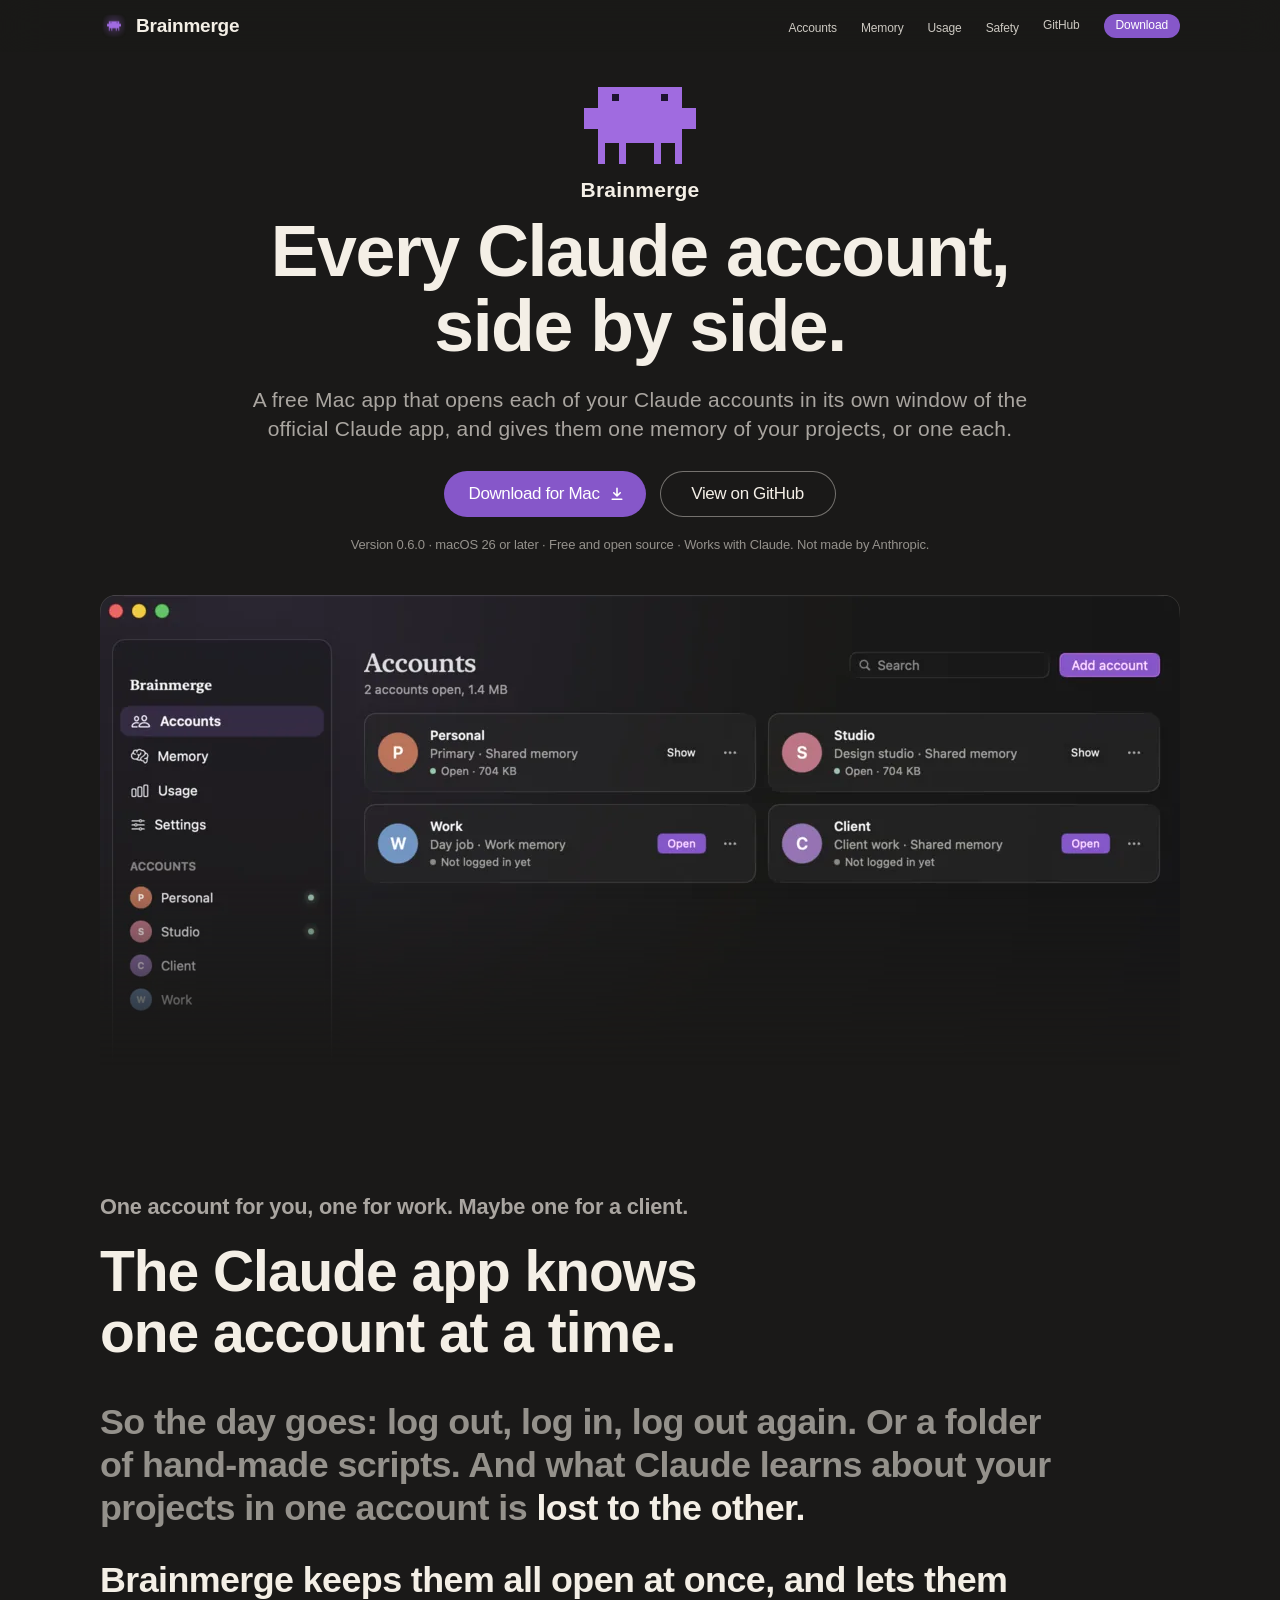
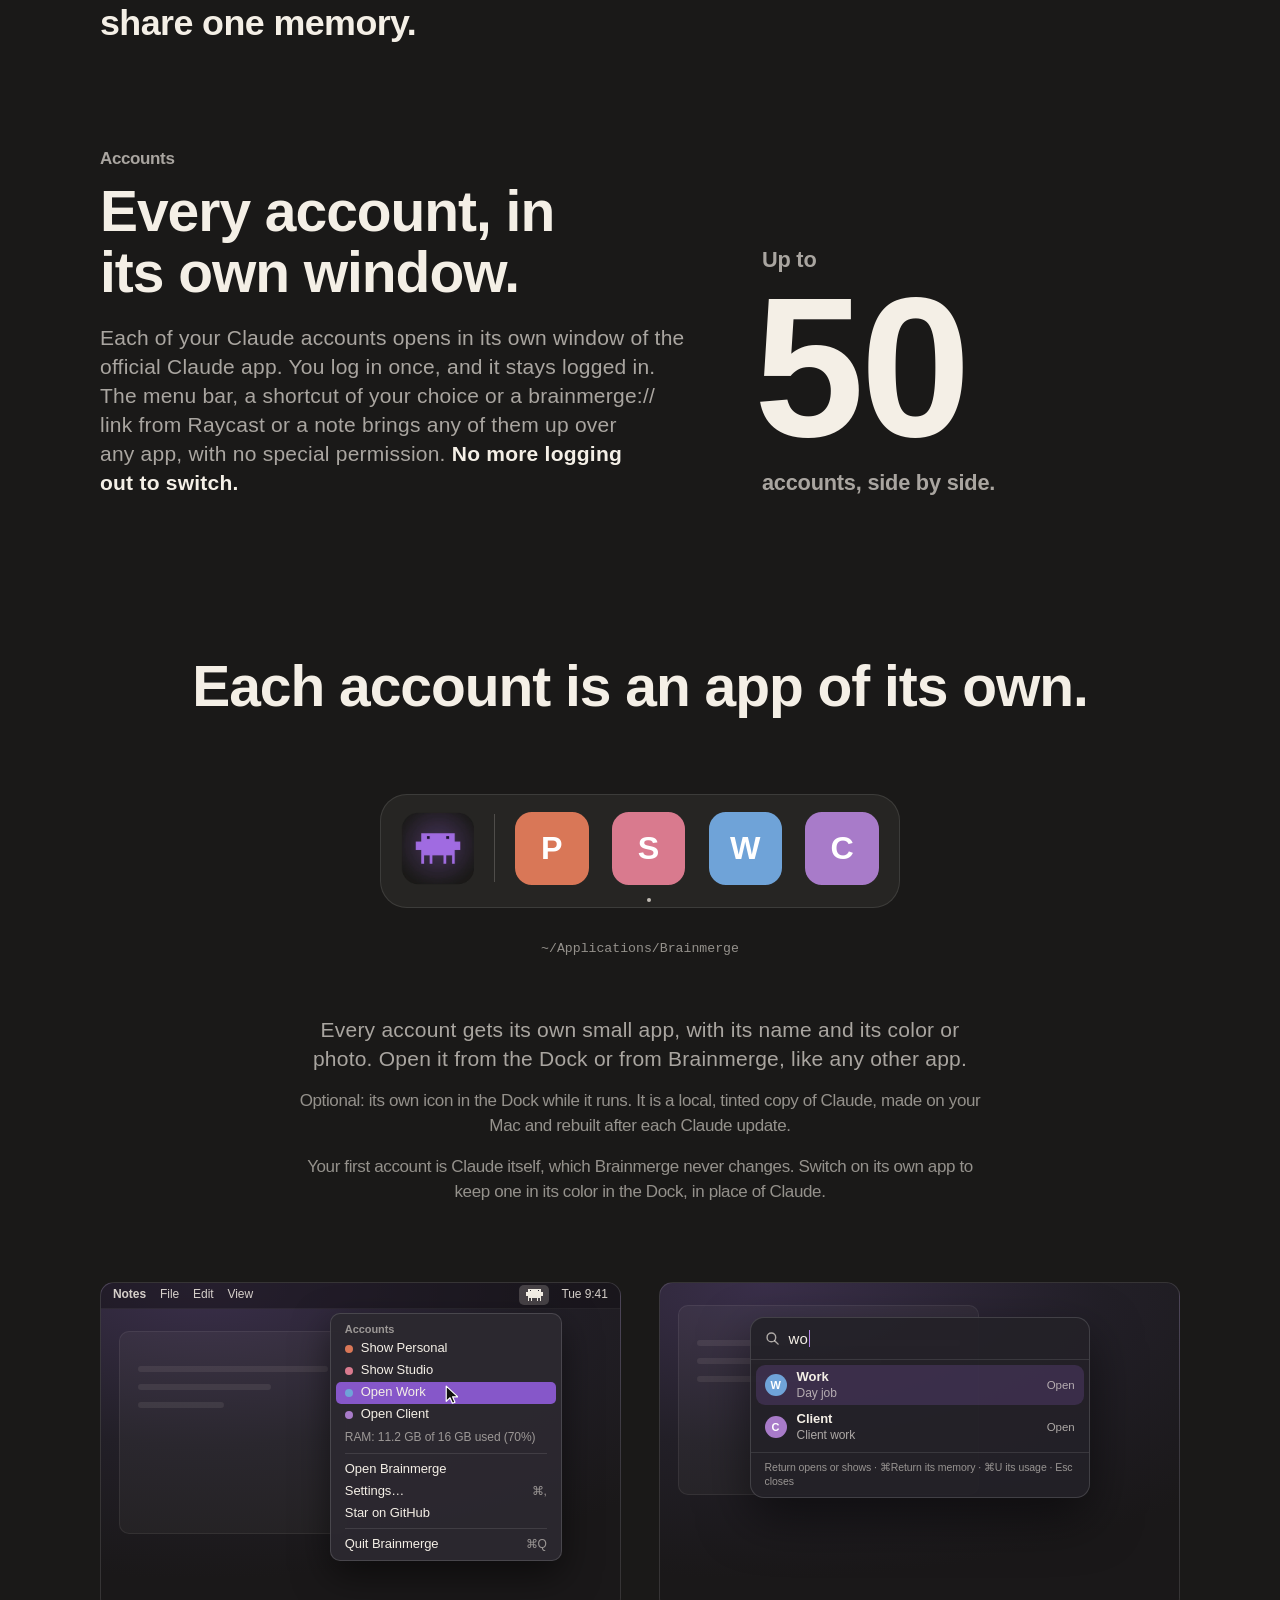
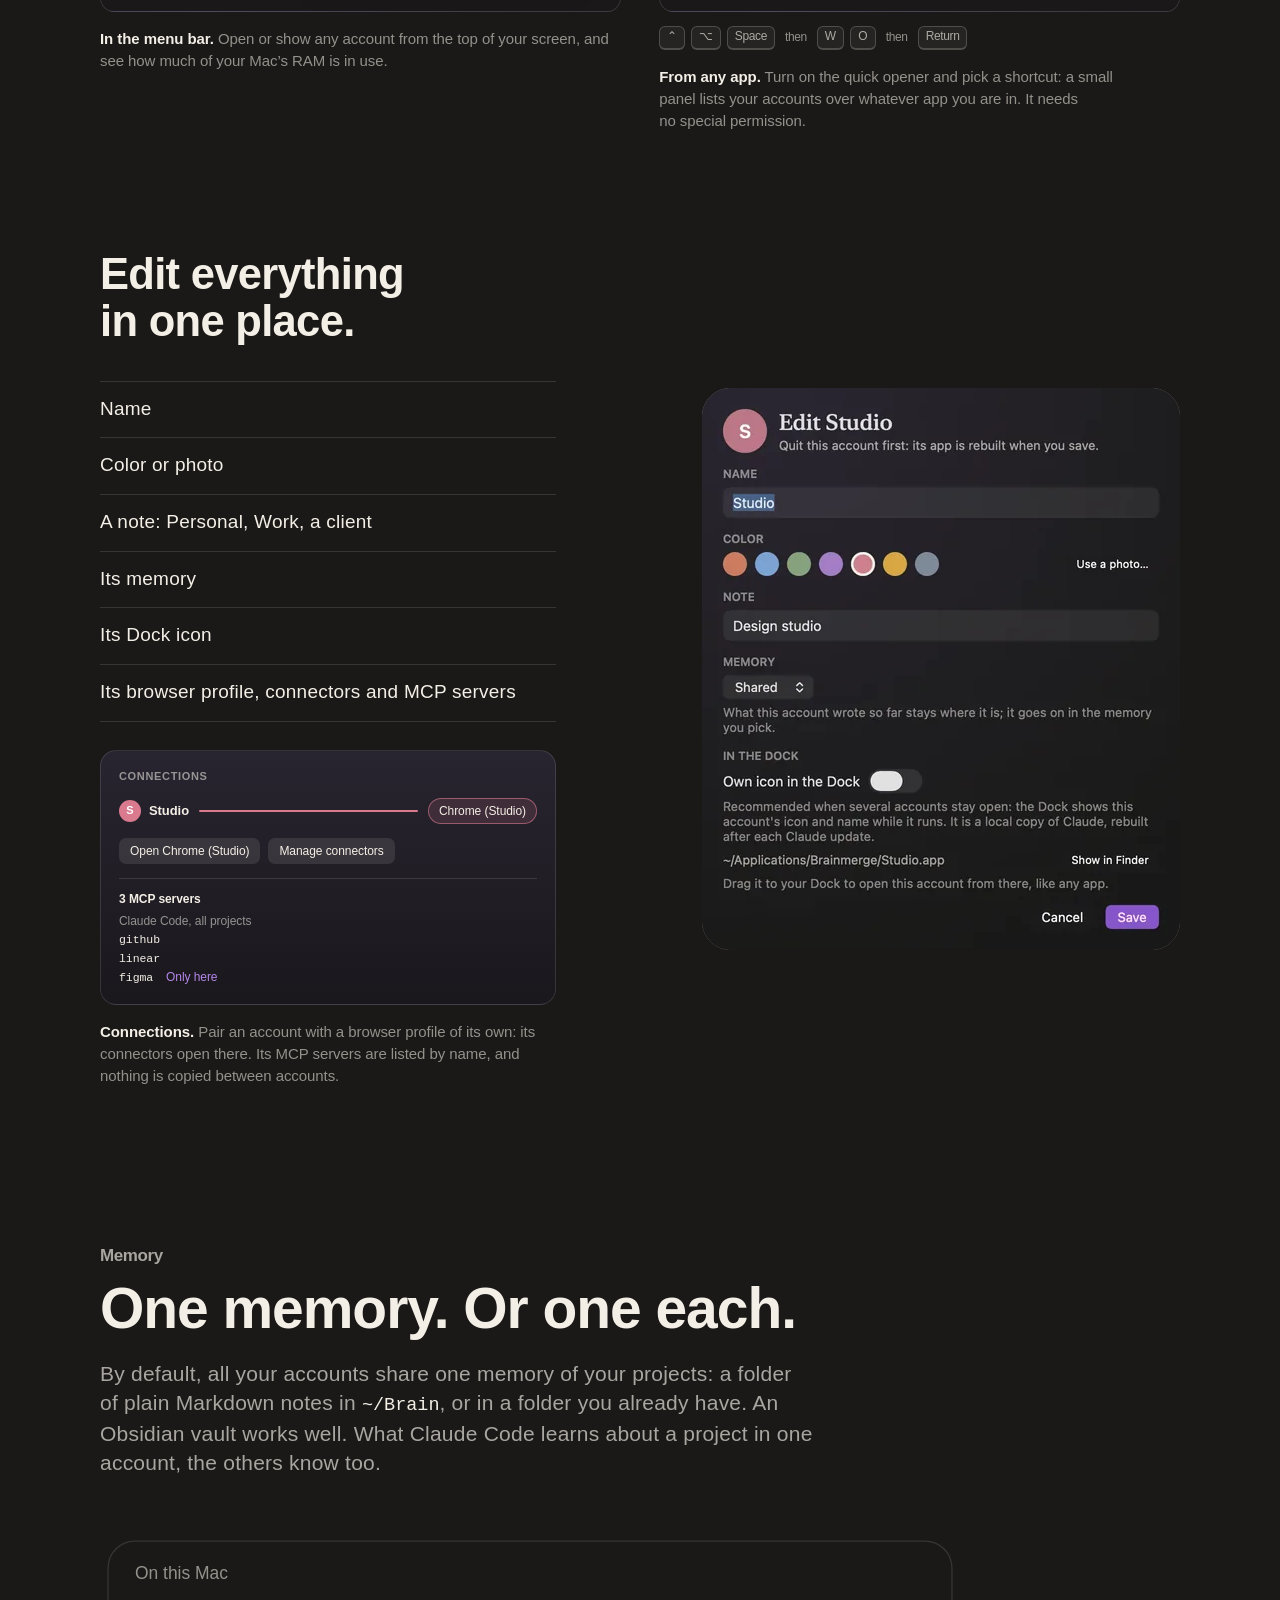
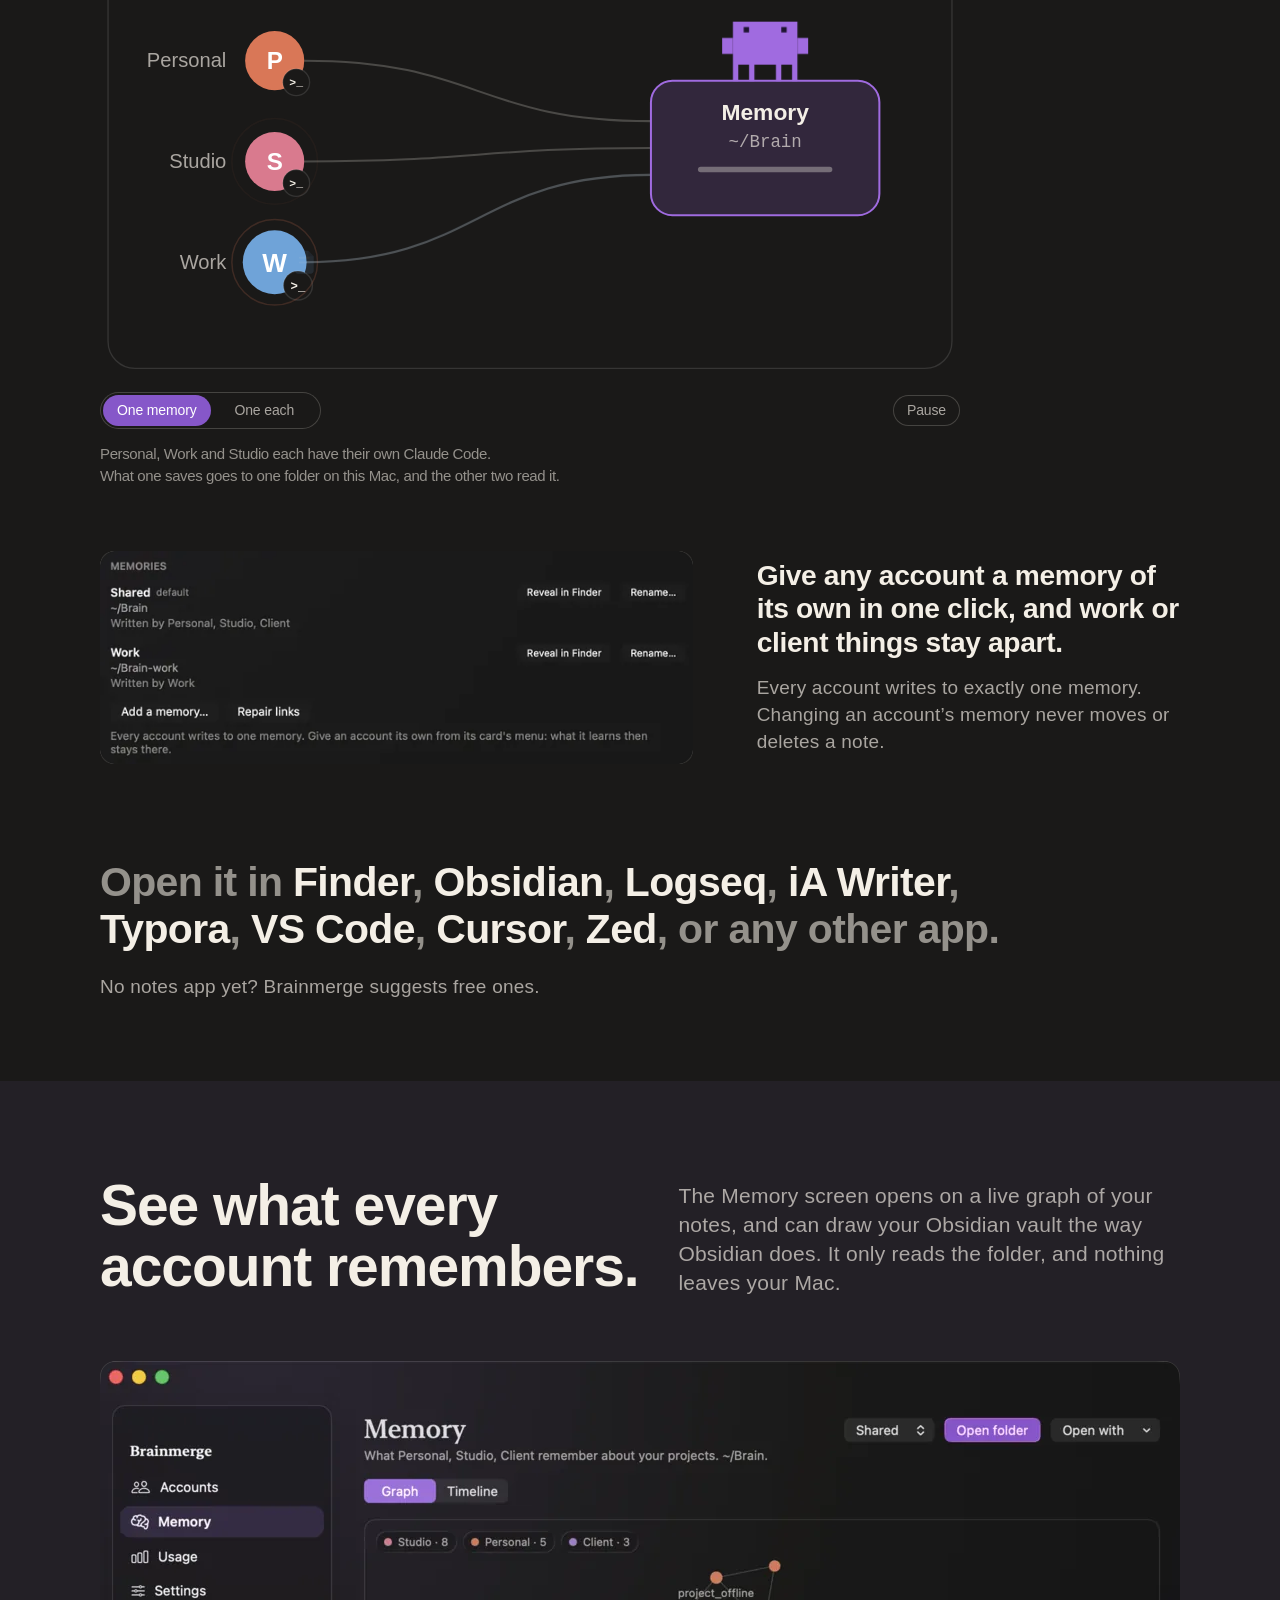
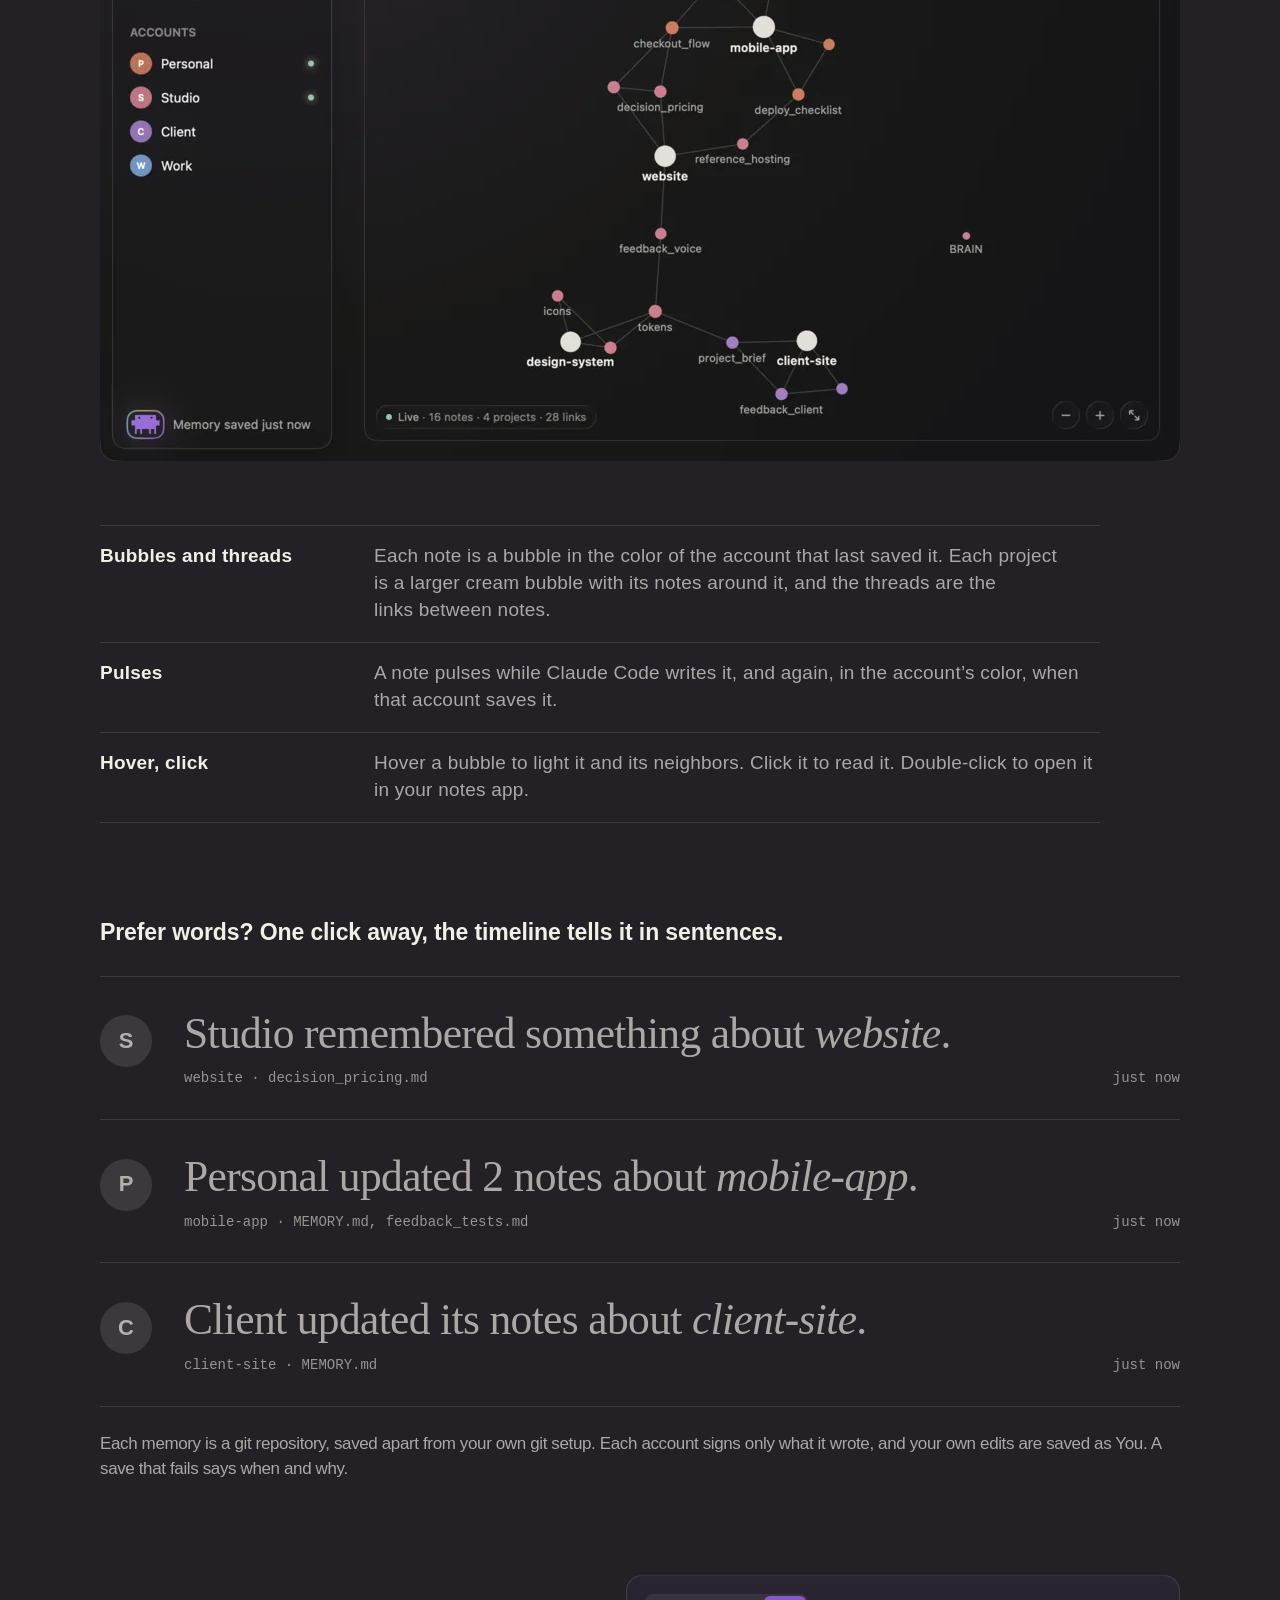
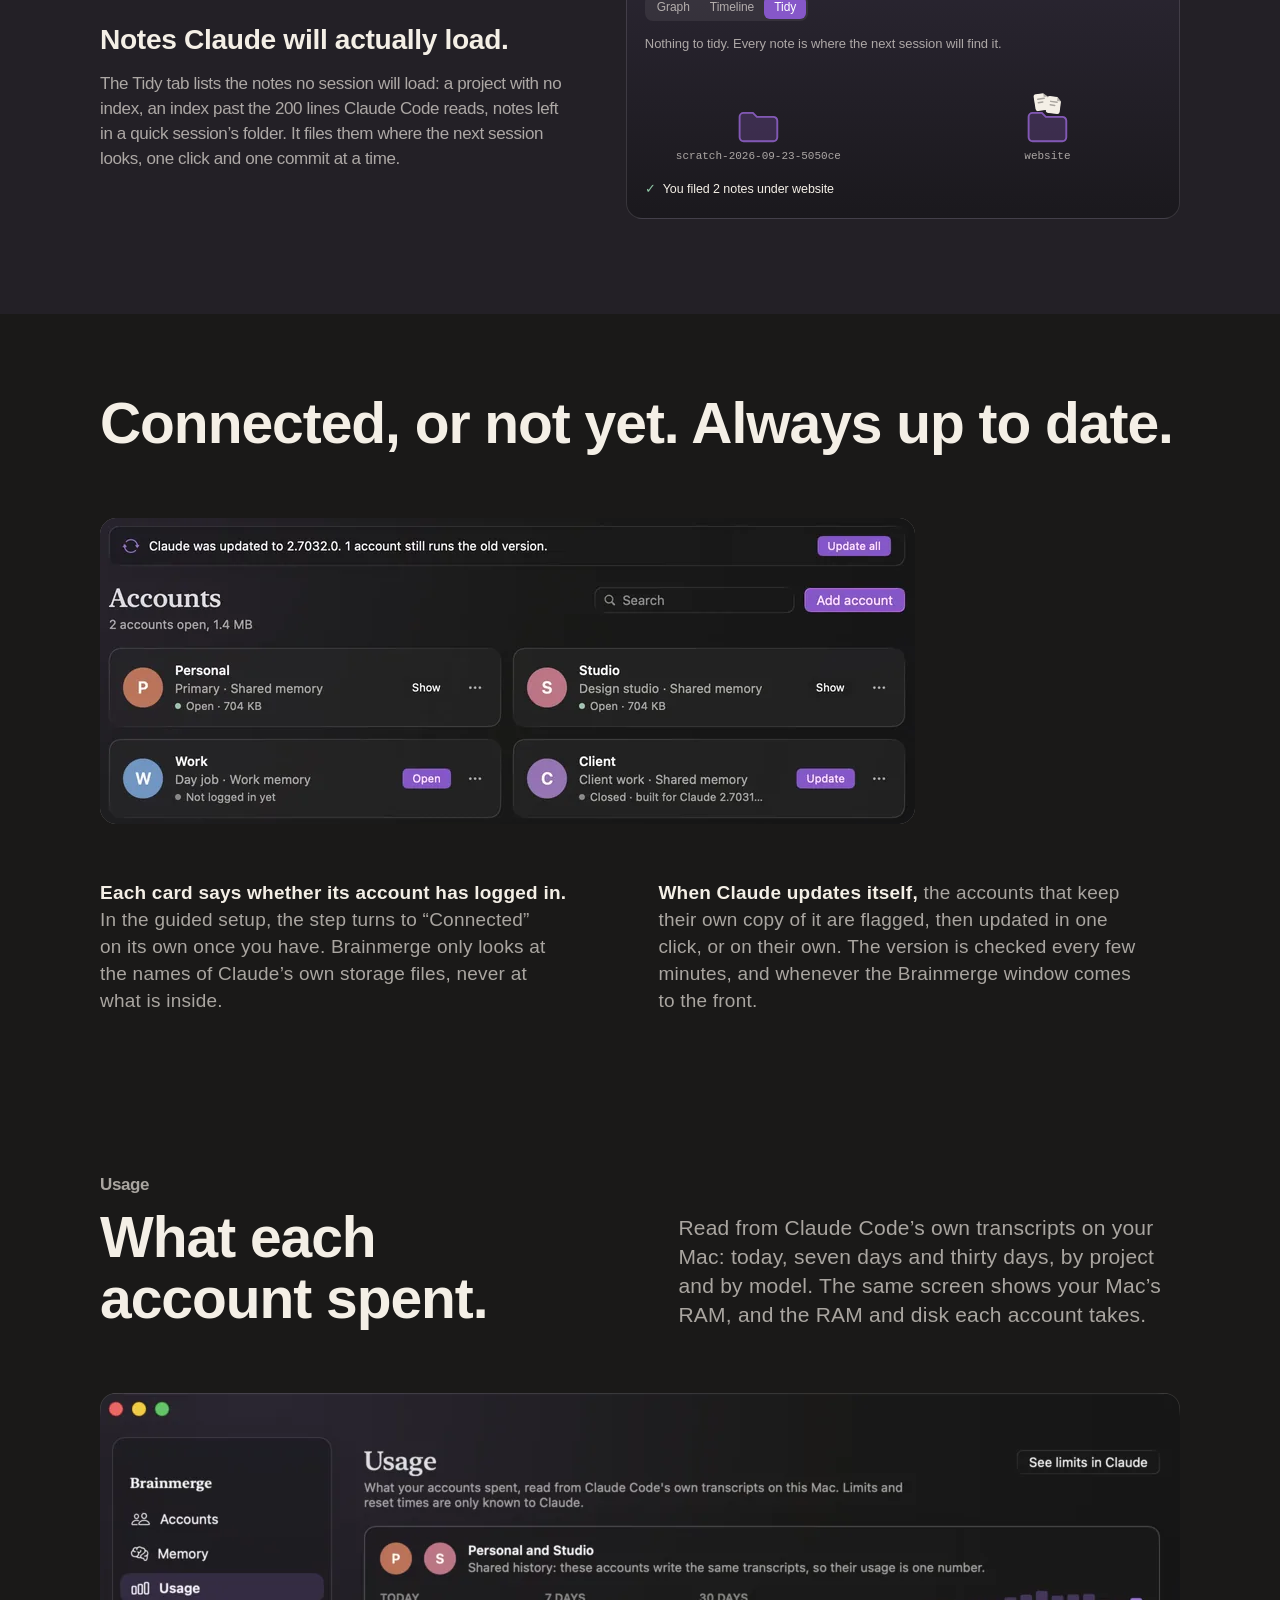
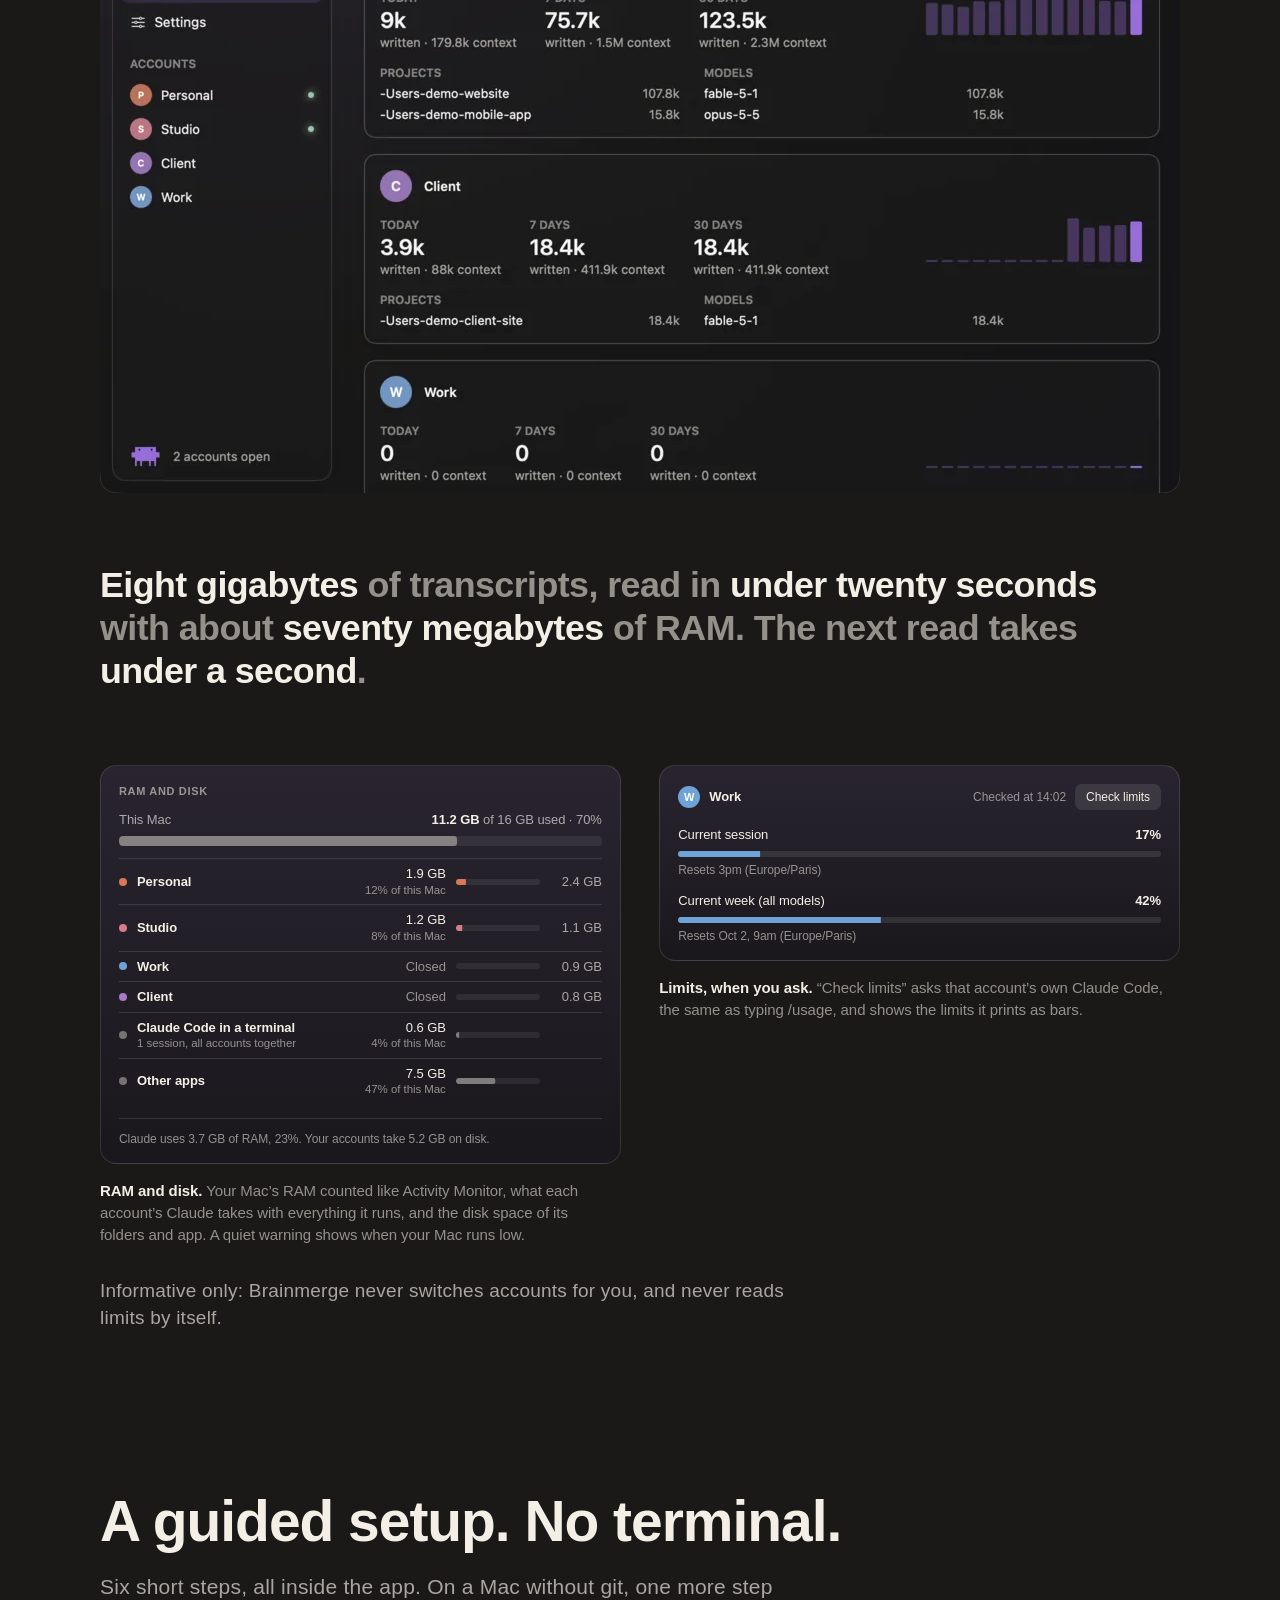
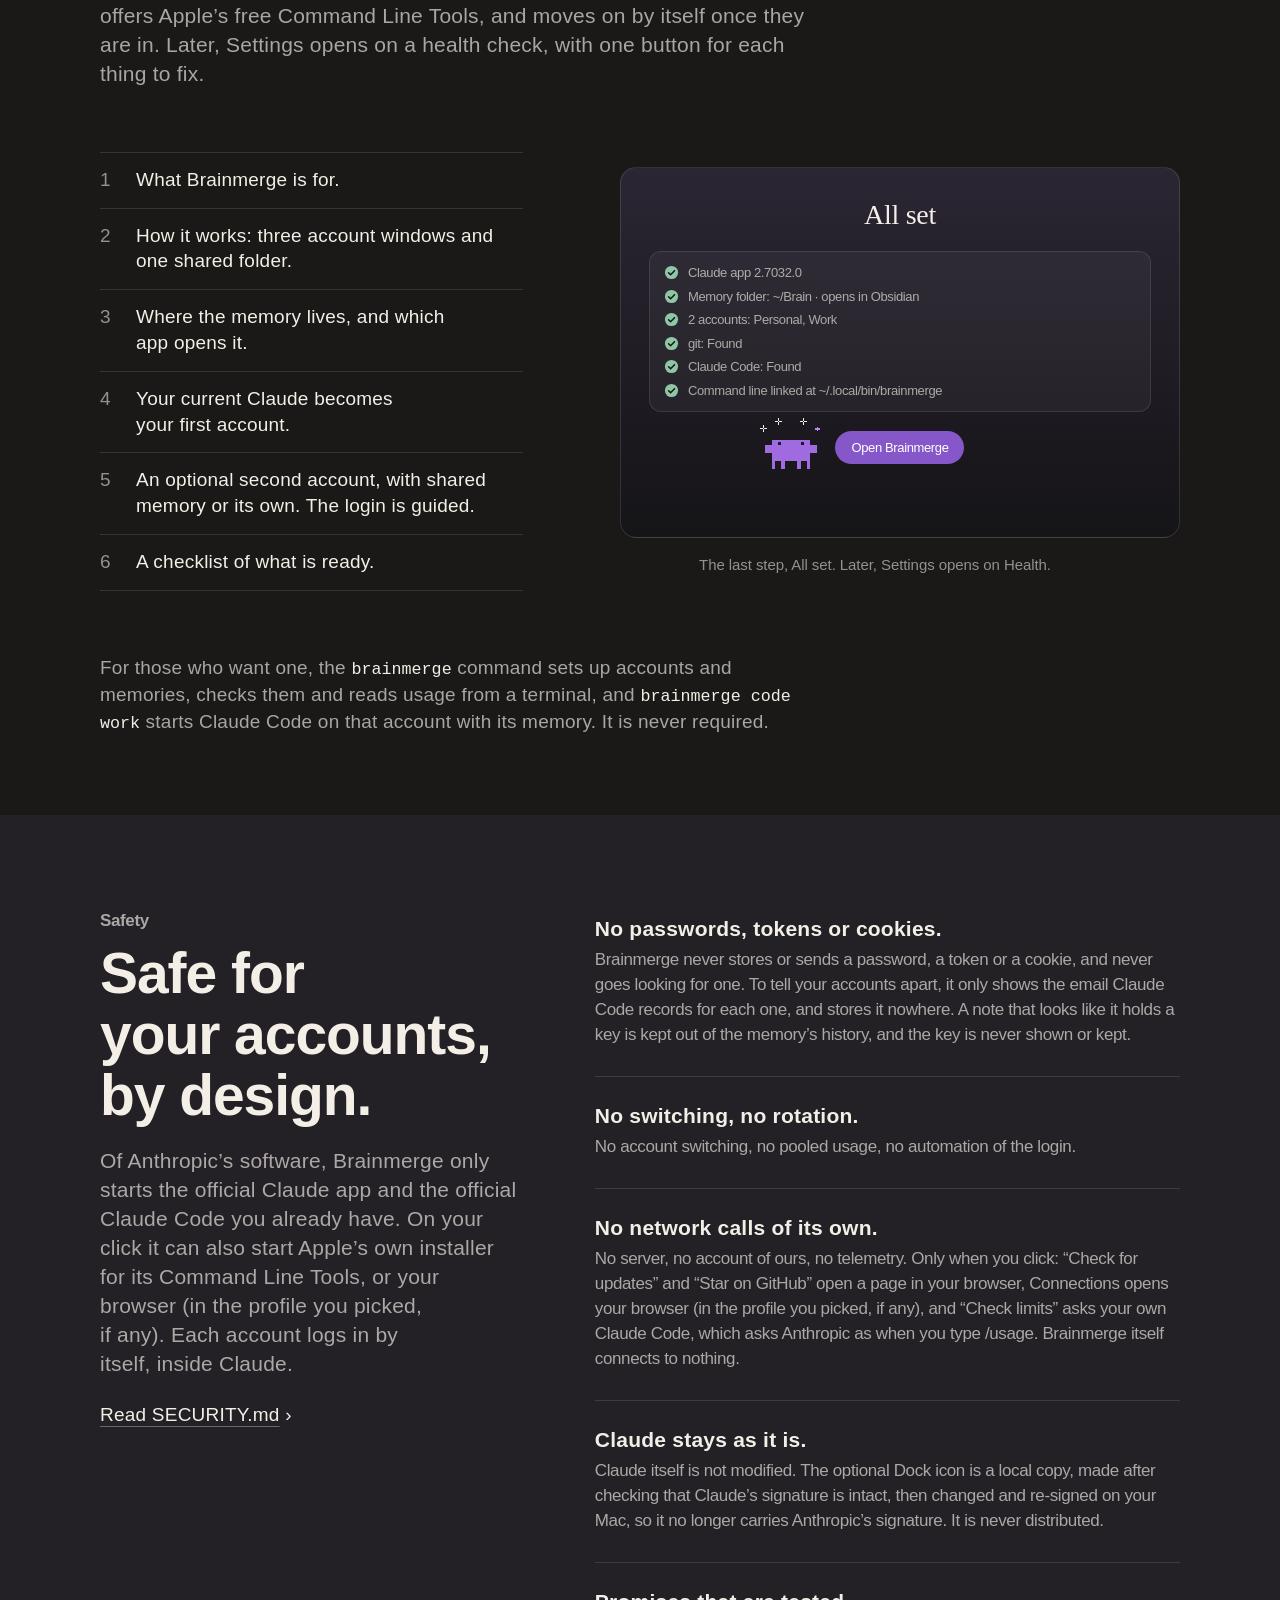
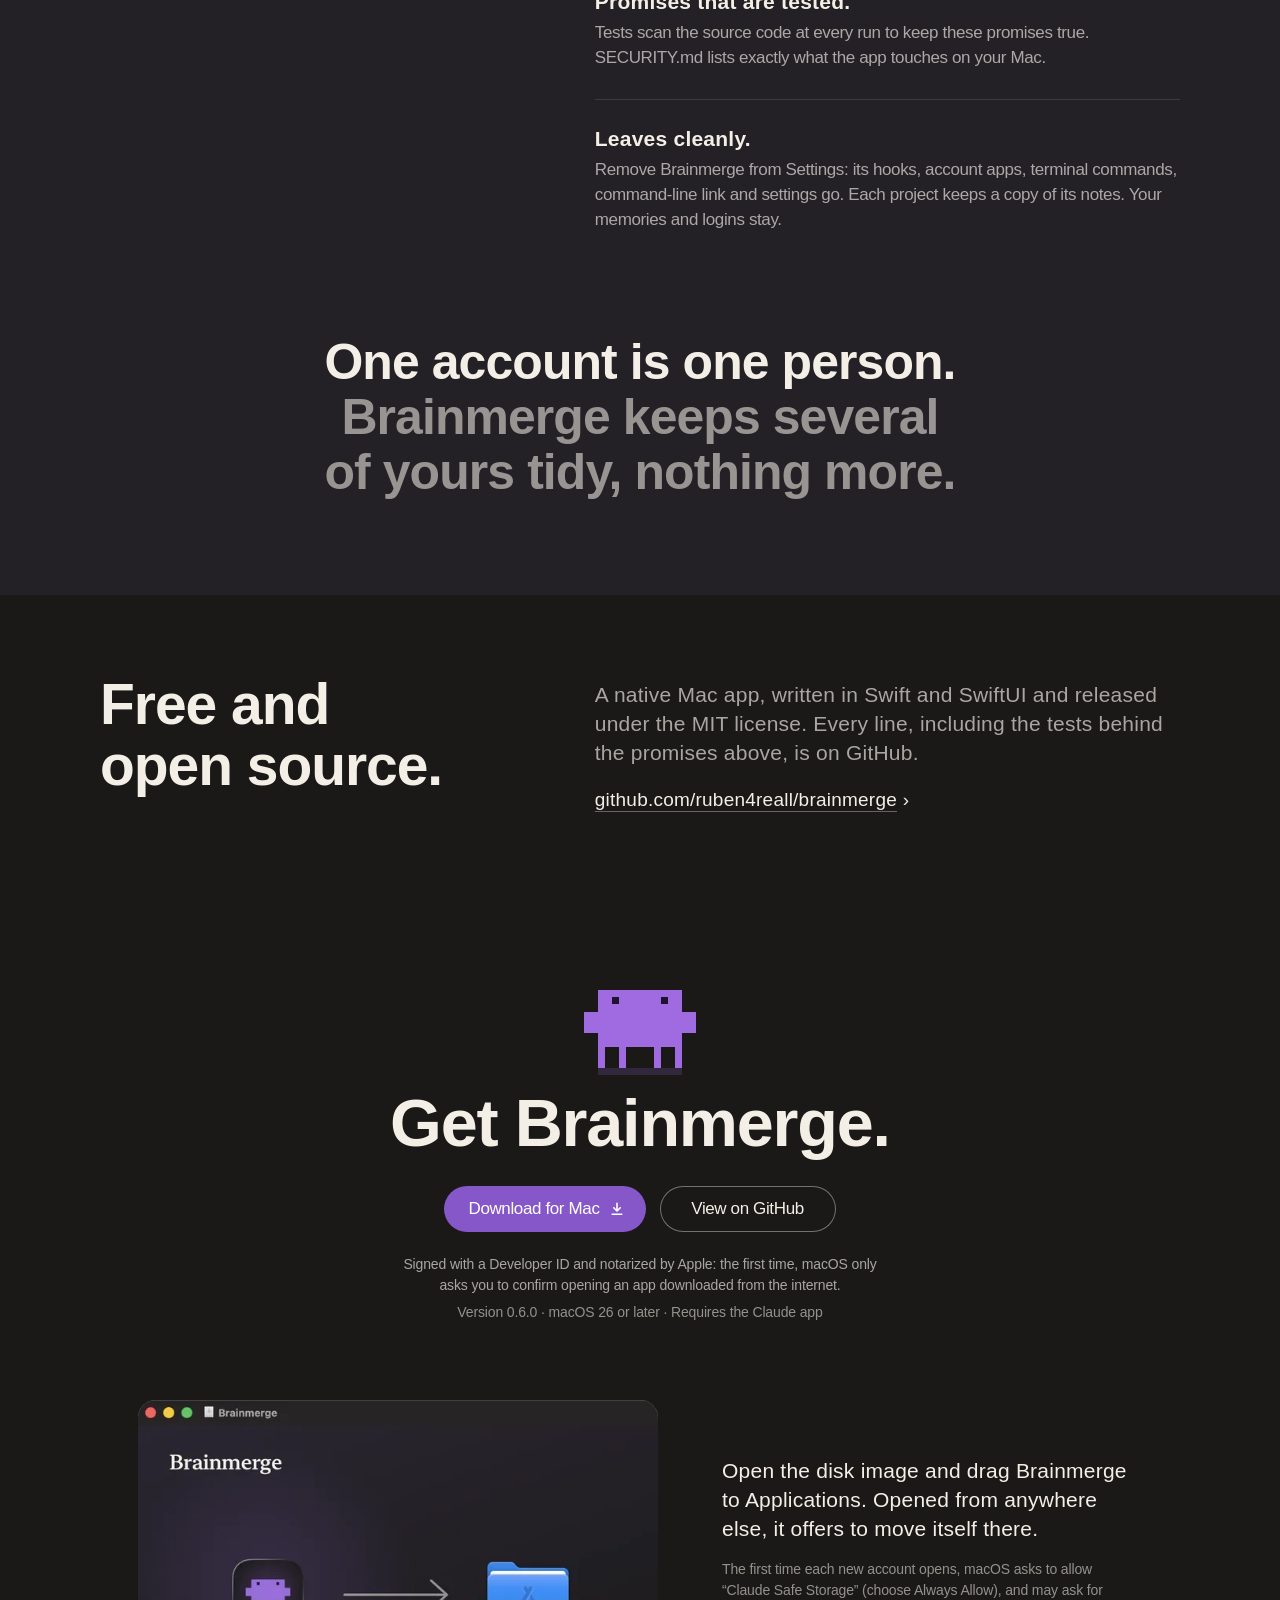
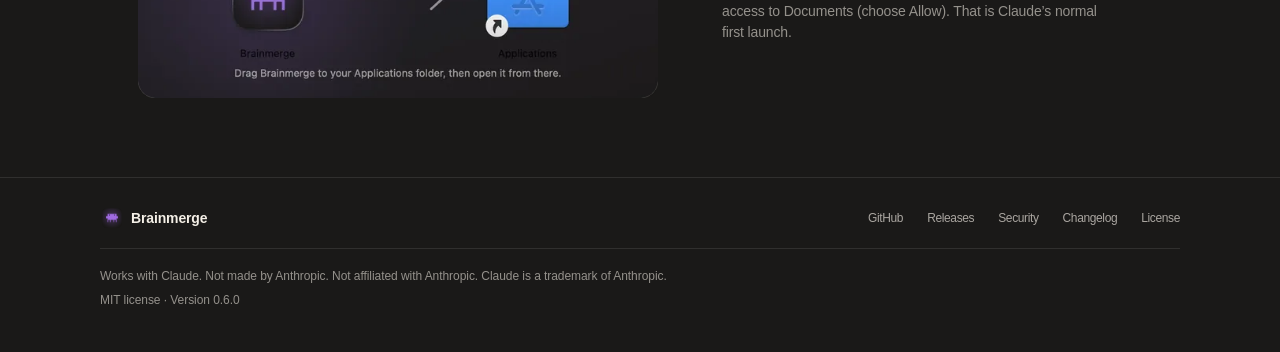
==== site/index.html @ 517d76c8 "fix(site): every scene ends on its still, one story at a time, true to the app" ====
<!doctype html>
<html lang="en">
<head>
  <meta charset="utf-8">
  <meta name="viewport" content="width=device-width, initial-scale=1">
  <title>Brainmerge: every Claude account, side by side</title>
  <meta name="description" content="A free, open-source Mac app. Each of your Claude accounts opens in its own window of the official Claude app, with one memory of your projects, or one each, and a live graph of what each account remembers.">
  <link rel="canonical" href="https://brainmerge.vercel.app/">
  <meta name="color-scheme" content="dark">
  <meta name="theme-color" content="#1A1918">
  <meta property="og:type" content="website">
  <meta property="og:site_name" content="Brainmerge">
  <meta property="og:url" content="https://brainmerge.vercel.app/">
  <meta property="og:title" content="Brainmerge: every Claude account, side by side">
  <meta property="og:description" content="A free, open-source Mac app. Each of your Claude accounts in its own window, with one memory of your projects, or one each.">
  <meta property="og:image" content="https://brainmerge.vercel.app/assets/og.jpg">
  <meta property="og:image:width" content="1280">
  <meta property="og:image:height" content="640">
  <meta property="og:image:alt" content="The Brainmerge creature, a small purple pixel figure, and the words: every Claude account, side by side.">
  <meta name="twitter:card" content="summary_large_image">
  <meta name="twitter:title" content="Brainmerge: every Claude account, side by side">
  <meta name="twitter:description" content="A free, open-source Mac app. Each of your Claude accounts in its own window, with one memory of your projects, or one each.">
  <meta name="twitter:image" content="https://brainmerge.vercel.app/assets/og.jpg">
  <link rel="icon" type="image/png" href="assets/favicon-32.png">
  <link rel="icon" type="image/svg+xml" href="assets/logo-mark.svg">
  <link rel="apple-touch-icon" href="assets/apple-touch-icon.png">
  <link rel="stylesheet" href="styles.css">
  <script src="script.js" defer></script>
</head>
<body>
  <a class="skip" href="#main">Skip to content</a>

  <header class="nav">
    <nav class="nav-inner" aria-label="Brainmerge">
      <a class="nav-brand" href="#top">
        <img src="assets/icon-512.webp" alt="" width="28" height="28">
        <span>Brainmerge</span>
      </a>
      <ul class="nav-links">
        <li><a href="#accounts">Accounts</a></li>
        <li><a href="#memory">Memory</a></li>
        <li><a href="#usage">Usage</a></li>
        <li><a href="#safety">Safety</a></li>
      </ul>
      <a class="nav-gh" href="https://github.com/ruben4reall/brainmerge">GitHub</a>
      <a class="nav-cta" href="https://github.com/ruben4reall/brainmerge/releases/latest/download/Brainmerge.dmg">Download</a>
    </nav>
  </header>

  <main id="main">

    <!-- Hero -->
    <section class="hero" id="top" aria-labelledby="hero-title">
      <div class="wrap hero-copy">
        <svg class="creature" viewBox="0 -3 16 15" role="img" aria-label="The Brainmerge creature, a small purple pixel figure." shape-rendering="crispEdges">
          <rect class="cr-shadow" x="2" y="11" width="12" height="1" fill="#A06BE0" fill-opacity="0.18"/>
          <g class="cr-hop">
            <g class="cr-sprite">
              <path class="cr-legs" d="M2 8h1v3H2zM5 8h1v3H5zM10 8h1v3h-1zM13 8h1v3h-1z" fill="#A06BE0"/>
              <g class="cr-top">
                <path d="M2 0h12v8H2z" fill="#A06BE0"/>
                <g class="cr-arms"><path class="cr-arm-l" d="M0 3h2v3H0z" fill="#A06BE0"/><path class="cr-arm-r" d="M14 3h2v3h-2z" fill="#A06BE0"/></g>
                <g class="cr-look">
                  <g class="cr-eyes" fill="#1E1430">
                    <g class="cr-open"><g class="cr-blink"><rect x="4" y="1" width="1" height="1"/><rect x="11" y="1" width="1" height="1"/></g></g>
                    <g class="cr-shut" opacity="0"><rect x="4" y="2" width="1" height="0.35"/><rect x="11" y="2" width="1" height="0.35"/></g>
                    <g class="cr-blink-shut" opacity="0"><rect x="4" y="2" width="1" height="0.35"/><rect x="11" y="2" width="1" height="0.35"/></g>
                  </g>
                </g>
              </g>
            </g>
          </g>
        </svg>
        <p class="hero-name">Brainmerge</p>
        <h1 id="hero-title">Every Claude account,<br class="br-wide"> side by&nbsp;side.</h1>
        <p class="hero-sub">A free Mac app that opens each of your Claude accounts in its own window of the official Claude app, and gives them one memory of your projects, or one&nbsp;each.</p>
        <div class="actions">
          <a class="btn btn-primary btn-dl" href="https://github.com/ruben4reall/brainmerge/releases/latest/download/Brainmerge.dmg"><span>Download for Mac</span><svg class="dl-ico" viewBox="0 0 16 16" aria-hidden="true" focusable="false"><path class="dl-arrow" d="M8 2.25v7.5M4.75 6.75 8 10l3.25-3.25" fill="none" stroke="currentColor" stroke-width="1.6" stroke-linecap="round" stroke-linejoin="round"/><path d="M3.25 13.25h9.5" fill="none" stroke="currentColor" stroke-width="1.6" stroke-linecap="round"/></svg></a>
          <a class="btn btn-ghost" href="https://github.com/ruben4reall/brainmerge">View on GitHub</a>
        </div>
        <p class="fine hero-fine"><span class="nw">Version 0.6.0</span> <span aria-hidden="true">·</span> <span class="nw">macOS 26 or later</span> <span aria-hidden="true">·</span> <span class="nw">Free and open source</span><span class="sep-wide" aria-hidden="true"> · </span><br class="br-narrow"> <span class="nw">Works with Claude.</span> <span class="nw">Not made by Anthropic.</span></p>
      </div>
      <figure class="hero-shot">
        <!-- Phones get readable crops of each screen. The device-width test keeps desktop windows on the full screenshots, even when narrowed. -->
        <picture>
          <source media="(max-width: 600px) and (max-device-width: 600px)" srcset="assets/crops/accounts-phone-1x.webp 1x, assets/crops/accounts-phone.webp 2x" width="412" height="272">
          <img class="window" src="assets/screens/accounts-1x.webp" srcset="assets/screens/accounts-1x.webp 1x, assets/screens/accounts.webp 2x" width="1080" height="700" fetchpriority="high" alt="The Brainmerge Accounts screen: each account is a card with its name, its note and the memory it uses. Personal is open, and Work is not logged in yet.">
        </picture>
      </figure>
    </section>

    <!-- The problem -->
    <section class="problem" aria-labelledby="problem-title">
      <div class="wrap">
        <p class="problem-kicker reveal">One account for you, one for work. Maybe one for a&nbsp;client.</p>
        <h2 class="problem-title reveal" id="problem-title">The Claude app knows one account at a&nbsp;time.</h2>
        <p class="problem-body reveal">So the day goes: log out, log in, log out again. Or a folder of hand-made scripts. And what Claude learns about your projects in one account is <span class="hi">lost to the&nbsp;other.</span></p>
        <p class="problem-turn reveal">Brainmerge keeps them all open at once, and lets them share one&nbsp;memory.</p>
      </div>
    </section>

    <!-- Every account, in its own window -->
    <section class="section accounts" id="accounts" aria-labelledby="accounts-title">
      <div class="wrap split split-stat">
        <div class="reveal">
          <p class="eyebrow">Accounts</p>
          <h2 class="h2" id="accounts-title">Every account, in its own&nbsp;window.</h2>
          <p class="lead">Each of your Claude accounts opens in its own window of the official Claude app. You log in once, and it stays logged in. The menu bar, a shortcut of your choice or a brainmerge:// link from Raycast or a note brings any of them up over any app, with no special permission. <strong>No more logging out to&nbsp;switch.</strong></p>
        </div>
        <p class="stat reveal"><span class="stat-pre">Up to</span> <span class="stat-fig">50</span> <span class="stat-label">accounts, side by&nbsp;side.</span></p>
      </div>
    </section>

    <!-- An app of its own -->
    <section class="section apps" aria-labelledby="apps-title">
      <div class="wrap">
        <h2 class="h2 center reveal" id="apps-title">Each account is an app of its&nbsp;own.</h2>
        <div class="dock-stage reveal">
          <div class="dock" role="img" aria-label="A Mac Dock with Brainmerge and four account apps, each in its own color: Personal in orange, Studio in pink, Work in blue and Client in purple. Studio is running.">
            <span class="dock-item"><span class="tip">Brainmerge</span><img src="assets/icon-512.webp" alt="" width="512" height="512" loading="lazy"></span>
            <span class="dock-sep"></span>
            <span class="dock-item acc-p"><span class="tip">Personal</span><span class="tile">P</span></span>
            <span class="dock-item acc-s"><span class="tip">Studio</span><span class="tile">S</span><span class="run"></span></span>
            <span class="dock-item acc-w"><span class="tip">Work</span><span class="tile">W</span></span>
            <span class="dock-item acc-c"><span class="tip">Client</span><span class="tile">C</span></span>
          </div>
          <p class="dock-path"><code>~/Applications/Brainmerge</code></p>
        </div>
        <div class="apps-copy reveal">
          <p>Every account gets its own small app, with its name and its color or photo. Open it from the Dock or from Brainmerge, like any other&nbsp;app.</p>
          <p class="apps-optional">Optional: its own icon in the Dock while it runs. It is a local, tinted copy of Claude, made on your Mac and rebuilt after each Claude&nbsp;update.</p>
          <p class="apps-optional">Your first account is Claude itself, which Brainmerge never changes. Switch on its own app to keep one in its color in the Dock, in place of&nbsp;Claude.</p>
        </div>
      </div>

      <div class="wrap anywhere">
        <figure class="scene scene-menu reveal" data-scene="menu">
          <div class="screen" role="img" aria-label="The creature in the Mac’s menu bar, its menu open: Show Personal, Show Studio, Open Work and Open Client, the Mac’s RAM, then Open Brainmerge, Settings, Star on GitHub and Quit Brainmerge. The pointer is on Open Work.">
            <div class="mb-bar" aria-hidden="true">
              <span class="mb-left"><b>Notes</b><span>File</span><span>Edit</span><span>View</span></span>
              <span class="mb-right"><span class="mb-icon"><svg viewBox="0 0 16 11" shape-rendering="crispEdges"><path d="M2 0h12v1h-12zM2 1h12v1h-12zM2 2h12v1h-12zM0 3h16v1h-16zM0 4h16v1h-16zM0 5h16v1h-16zM2 6h12v1h-12zM2 7h12v1h-12zM2 8h1v1h-1zM5 8h1v1h-1zM10 8h1v1h-1zM13 8h1v1h-1zM2 9h1v1h-1zM5 9h1v1h-1zM10 9h1v1h-1zM13 9h1v1h-1zM2 10h1v1h-1zM5 10h1v1h-1zM10 10h1v1h-1zM13 10h1v1h-1z" fill="currentColor"/><path d="M4 1h1v1H4zM11 1h1v1h-1z" fill="#2A2730"/></svg></span><span class="mb-clock">Tue 9:41</span></span>
            </div>
            <div class="mb-app" aria-hidden="true"><i></i><i></i><i></i></div>
            <div class="mb-menu" aria-hidden="true">
              <p class="mb-head">Accounts</p>
              <div class="mb-accounts">
                <span class="mb-hl"></span>
                <p class="mb-item acc-p"><i class="dot"></i>Show Personal</p>
                <p class="mb-item acc-s"><i class="dot"></i>Show Studio</p>
                <p class="mb-item acc-w"><i class="dot"></i>Open Work</p>
                <p class="mb-item acc-c"><i class="dot"></i>Open Client</p>
              </div>
              <p class="mb-info">RAM: 11.2 GB of 16 GB used (70%)</p>
              <hr>
              <p class="mb-item">Open Brainmerge</p>
              <p class="mb-item">Settings…<kbd>⌘,</kbd></p>
              <p class="mb-item">Star on GitHub</p>
              <hr>
              <p class="mb-item">Quit Brainmerge<kbd>⌘Q</kbd></p>
            </div>
            <svg class="mb-cursor" aria-hidden="true" viewBox="0 0 12 18"><path d="M1 1v14.5l3.6-3.4 2.3 5.2 2.4-1-2.3-5.1H12z" fill="#111" stroke="#fff" stroke-width="1.1" stroke-linejoin="round"/></svg>
          </div>
          <figcaption><strong>In the menu bar.</strong> Open or show any account from the top of your screen, and see how much of your Mac’s RAM is in&nbsp;use.</figcaption>
        </figure>
        <figure class="scene scene-opener reveal" data-scene="opener">
          <div class="screen" role="img" aria-label="Over another app, the quick opener’s shortcut brings up a small panel of accounts. Typing w and o leaves Work, whose name starts with them, and Client, whose note says Client work. Work is picked: Return opens it in its own window.">
            <div class="qo-app" aria-hidden="true"><i></i><i></i><i></i></div>
            <div class="qo-panel" aria-hidden="true">
              <p class="qo-search"><svg viewBox="0 0 16 16"><circle cx="6.8" cy="6.8" r="4.6" fill="none" stroke="currentColor" stroke-width="1.5"/><path d="M10.3 10.3 14 14" stroke="currentColor" stroke-width="1.5" stroke-linecap="round"/></svg><span class="qo-field"><span class="qo-typed"><span class="qo-k1">w</span><span class="qo-k2">o</span></span><i class="qo-caret"></i><span class="qo-ph">Open an account</span></span></p>
              <div class="qo-lists">
                <ul class="qo-rows qo-all"><li class="acc-p pick"><i class="orb">P</i><span class="qo-nm">Personal<small>Primary</small></span><span class="qo-word">Show</span></li><li class="acc-s"><i class="orb">S</i><span class="qo-nm">Studio<small>Design studio</small></span><span class="qo-word">Show</span></li><li class="acc-w"><i class="orb">W</i><span class="qo-nm">Work<small>Day job</small></span><span class="qo-word">Open</span></li><li class="acc-c"><i class="orb">C</i><span class="qo-nm">Client<small>Client work</small></span><span class="qo-word">Open</span></li></ul>
                <ul class="qo-rows qo-found"><li class="acc-w pick"><i class="orb">W</i><span class="qo-nm">Work<small>Day job</small></span><span class="qo-word">Open</span></li><li class="acc-c"><i class="orb">C</i><span class="qo-nm">Client<small>Client work</small></span><span class="qo-word">Open</span></li></ul>
              </div>
              <p class="qo-foot">Return opens or shows · ⌘Return its memory · ⌘U its usage · Esc closes</p>
            </div>
          </div>
          <p class="qo-keys" aria-hidden="true"><kbd class="k-ctrl">⌃</kbd><kbd class="k-opt">⌥</kbd><kbd class="k-space">Space</kbd><span class="qo-plus">then</span><kbd class="k-w">W</kbd><kbd class="k-o">O</kbd><span class="qo-plus">then</span><kbd class="k-ret">Return</kbd></p>
          <figcaption><strong>From any app.</strong> Turn on the quick opener and pick a shortcut: a small panel lists your accounts over whatever app you are in. It needs no special&nbsp;permission.</figcaption>
        </figure>
      </div>
    </section>

    <!-- Edit in one place -->
    <section class="section edit" aria-labelledby="edit-title">
      <div class="wrap split split-media">
        <div class="edit-copy reveal">
          <h2 class="h3-lg" id="edit-title">Edit everything in one&nbsp;place.</h2>
          <ul class="spec-list">
            <li>Name</li>
            <li>Color or photo</li>
            <li>A note: Personal, Work, a client</li>
            <li>Its memory</li>
            <li>Its Dock icon</li>
            <li>Its browser profile, connectors and MCP&nbsp;servers</li>
          </ul>
          <figure class="scene scene-conn" data-scene="conn">
            <div class="card conn-card acc-s" role="img" aria-label="Connections, in Studio’s edit sheet: Studio is paired with a Chrome profile of its own. Open Chrome (Studio) starts that profile, and Manage connectors opens Studio’s connectors there. Its 3 MCP servers are listed by name: github, linear, and figma, which only Studio has.">
              <p class="card-label" aria-hidden="true">Connections</p>
              <p class="conn-pair" aria-hidden="true"><span class="conn-acc"><i class="orb">S</i>Studio</span><span class="conn-line"><i></i></span><span class="conn-prof">Chrome (Studio)</span></p>
              <p class="conn-btns" aria-hidden="true"><span class="chip-btn">Open Chrome (Studio)</span><span class="chip-btn">Manage connectors</span></p>
              <div class="conn-mcp" aria-hidden="true"><p class="conn-mcp-title">3 MCP servers</p><p class="conn-group">Claude Code, all projects</p><ul><li>github</li><li>linear</li><li>figma <span class="conn-only">Only here</span></li></ul></div>
            </div>
            <figcaption><strong>Connections.</strong> Pair an account with a browser profile of its own: its connectors open there. Its MCP servers are listed by name, and nothing is copied between&nbsp;accounts.</figcaption>
          </figure>
        </div>
        <figure class="edit-shot reveal">
          <img class="window" src="assets/crops/edit-sheet-1x.webp" srcset="assets/crops/edit-sheet-1x.webp 1x, assets/crops/edit-sheet.webp 2x" width="478" height="562" loading="lazy" alt="The Edit Studio sheet: the name Studio, a row of colors with Use a photo, the note Design studio, the memory set to Shared, the Own icon in the Dock switch, and the account’s app in ~/Applications/Brainmerge with Show in Finder.">
        </figure>
      </div>
    </section>

    <!-- One memory, or one each -->
    <section class="section memory" id="memory" aria-labelledby="memory-title">
      <div class="wrap">
        <div class="memory-head reveal">
          <p class="eyebrow">Memory</p>
          <h2 class="h2" id="memory-title">One memory. Or one&nbsp;each.</h2>
          <p class="lead">By default, all your accounts share one memory of your projects: a folder of plain Markdown notes in <code>~/Brain</code>, or in a folder you already have. An Obsidian vault works well. What Claude Code learns about a project in one account, the others know&nbsp;too.</p>
        </div>
        <figure class="flow-fig reveal" data-mode="shared">
          <div class="flow-stage">
        <svg class="flow flow-wide" viewBox="60 0 640 330" role="img" aria-labelledby="flow-wide-t">
              <title id="flow-wide-t">Personal, Work and Studio, each with its own Claude Code. One account saves a note to the memory, a folder on this Mac, and the other accounts read the same note.</title>
              <rect class="fl-frame" x="66" y="6" width="628" height="318" rx="20" fill="none" stroke="#FFFFFF" stroke-opacity="0.12"/>
              <text class="fl-frame-label" x="86" y="34">On this Mac</text>
              <g class="fl-lanes" data-mode="shared">
              <path class="fl-lane" data-acc="p" data-mode="shared" d="M212 95C341 95 341 140 470 140" fill="none" stroke="#F4EFE6" stroke-opacity="0.22" stroke-width="1.5"/><path class="fl-lit" data-acc="p" data-mode="shared" d="M212 95C341 95 341 140 470 140" fill="none" stroke="#F4EFE6" stroke-opacity="0.6" stroke-width="2" opacity="0"/>
              <path class="fl-lane" data-acc="s" data-mode="shared" d="M212 170C341 170 341 160 470 160" fill="none" stroke="#F4EFE6" stroke-opacity="0.22" stroke-width="1.5"/><path class="fl-lit" data-acc="s" data-mode="shared" d="M212 170C341 170 341 160 470 160" fill="none" stroke="#F4EFE6" stroke-opacity="0.6" stroke-width="2" opacity="0"/>
              <path class="fl-lane" data-acc="w" data-mode="shared" d="M212 245C341 245 341 180 470 180" fill="none" stroke="#F4EFE6" stroke-opacity="0.22" stroke-width="1.5"/><path class="fl-lit" data-acc="w" data-mode="shared" d="M212 245C341 245 341 180 470 180" fill="none" stroke="#F4EFE6" stroke-opacity="0.6" stroke-width="2" opacity="0"/>
              </g>
              <g class="fl-lanes" data-mode="each">
              <path class="fl-lane" data-acc="p" data-mode="each" d="M212 95C341 95 341 102 470 102" fill="none" stroke="#F4EFE6" stroke-opacity="0.22" stroke-width="1.5"/><path class="fl-lit" data-acc="p" data-mode="each" d="M212 95C341 95 341 102 470 102" fill="none" stroke="#F4EFE6" stroke-opacity="0.6" stroke-width="2" opacity="0"/>
              <path class="fl-lane" data-acc="s" data-mode="each" d="M212 170C341 170 341 122 470 122" fill="none" stroke="#F4EFE6" stroke-opacity="0.22" stroke-width="1.5"/><path class="fl-lit" data-acc="s" data-mode="each" d="M212 170C341 170 341 122 470 122" fill="none" stroke="#F4EFE6" stroke-opacity="0.6" stroke-width="2" opacity="0"/>
              <path class="fl-lane" data-acc="w" data-mode="each" d="M212 245C341 245 341 262 470 262" fill="none" stroke="#F4EFE6" stroke-opacity="0.22" stroke-width="1.5"/><path class="fl-lit" data-acc="w" data-mode="each" d="M212 245C341 245 341 262 470 262" fill="none" stroke="#F4EFE6" stroke-opacity="0.6" stroke-width="2" opacity="0"/>
              </g>
              <g class="fl-box fl-box-shared" data-box="shared">
              <rect x="470" y="110" width="170" height="100" rx="16" fill="#A06BE0" fill-opacity="0.18" stroke="#A06BE0" stroke-width="1.5"/>
              <rect class="fl-flash" x="470" y="110" width="170" height="100" rx="16" fill="none" stroke="#B487EA" stroke-width="3" opacity="0"/>
              <text class="fl-box-title" x="555" y="139" text-anchor="middle">Memory</text>
              <text class="fl-box-path" x="555" y="159" text-anchor="middle">~/Brain</text>
                <g class="fl-slot" data-slot="0" transform="translate(505 174)">
                  <rect class="fl-bar-tint" width="100" height="4" rx="2" fill="#F4EFE6" opacity="0"/>
                  <rect class="fl-bar-cream" width="100" height="4" rx="2" fill="#F4EFE6" opacity="0"/>
                </g>
                <g class="fl-slot" data-slot="1" transform="translate(505 184)">
                  <rect class="fl-bar-tint" width="100" height="4" rx="2" fill="#F4EFE6" opacity="0"/>
                  <rect class="fl-bar-cream" width="100" height="4" rx="2" fill="#F4EFE6" opacity="0"/>
                </g>
                <g class="fl-slot" data-slot="2" transform="translate(505 194)">
                  <rect class="fl-bar-tint" width="100" height="4" rx="2" fill="#F4EFE6" opacity="0"/>
                  <rect class="fl-bar-cream" width="100" height="4" rx="2" fill="#F4EFE6" opacity="0"/>
                </g>
              <g class="fl-creature " transform="translate(523 66) scale(4)">
                <g class="fl-cr-sprite">
                  <path class="fl-cr-legs" d="M2 8h1v3H2zM5 8h1v3H5zM10 8h1v3h-1zM13 8h1v3h-1z" fill="#A06BE0"/>
                  <path d="M2 0h12v8H2z" fill="#A06BE0"/>
                  <g class="fl-cr-arms"><path d="M0 3h2v3H0zM14 3h2v3h-2z" fill="#A06BE0"/></g>
                  <g class="fl-cr-eyes" fill="#1E1430"><rect x="4" y="1" width="1" height="1"/><rect x="11" y="1" width="1" height="1"/></g>
                </g>
              </g>
              </g>
              <g class="fl-box fl-box-work" data-box="work">
              <rect x="470" y="222" width="170" height="80" rx="16" fill="#A06BE0" fill-opacity="0.18" stroke="#A06BE0" stroke-width="1.5"/>
              <rect class="fl-flash" x="470" y="222" width="170" height="80" rx="16" fill="none" stroke="#B487EA" stroke-width="3" opacity="0"/>
              <text class="fl-box-title" x="555" y="249" text-anchor="middle">Work memory</text>
              <text class="fl-box-path" x="555" y="268" text-anchor="middle">~/Brain-work</text>
                <g class="fl-slot" data-slot="0" transform="translate(505 282)">
                  <rect class="fl-bar-tint" width="100" height="4" rx="2" fill="#F4EFE6" opacity="0"/>
                  <rect class="fl-bar-cream" width="100" height="4" rx="2" fill="#F4EFE6" opacity="0"/>
                </g>
              </g>
              <g class="fl-account" data-acc="p">
                <g class="fl-orb" transform="translate(190 95)">
                  <circle r="22" fill="#D97757"/>
                  <text class="fl-initial" y="6.5" text-anchor="middle">P</text>
                  <g transform="translate(16 16)"><circle r="10" fill="#1A1918" stroke="#FFFFFF" stroke-opacity="0.12"/><text class="fl-cc" y="3" text-anchor="middle">&gt;_</text></g>
                </g>
                <g class="fl-ring" transform="translate(190 95)" opacity="0"><circle r="22" fill="none" stroke="#D97757" stroke-width="1.5" vector-effect="non-scaling-stroke"/></g>
                <text class="fl-name" x="154" y="100" text-anchor="end">Personal</text>
              </g>
              <g class="fl-account" data-acc="s">
                <g class="fl-orb" transform="translate(190 170)">
                  <circle r="22" fill="#D97A8E"/>
                  <text class="fl-initial" y="6.5" text-anchor="middle">S</text>
                  <g transform="translate(16 16)"><circle r="10" fill="#1A1918" stroke="#FFFFFF" stroke-opacity="0.12"/><text class="fl-cc" y="3" text-anchor="middle">&gt;_</text></g>
                </g>
                <g class="fl-ring" transform="translate(190 170)" opacity="0"><circle r="22" fill="none" stroke="#D97A8E" stroke-width="1.5" vector-effect="non-scaling-stroke"/></g>
                <text class="fl-name" x="154" y="175" text-anchor="end">Studio</text>
              </g>
              <g class="fl-account" data-acc="w">
                <g class="fl-orb" transform="translate(190 245)">
                  <circle r="22" fill="#6FA3D8"/>
                  <text class="fl-initial" y="6.5" text-anchor="middle">W</text>
                  <g transform="translate(16 16)"><circle r="10" fill="#1A1918" stroke="#FFFFFF" stroke-opacity="0.12"/><text class="fl-cc" y="3" text-anchor="middle">&gt;_</text></g>
                </g>
                <g class="fl-ring" transform="translate(190 245)" opacity="0"><circle r="22" fill="none" stroke="#6FA3D8" stroke-width="1.5" vector-effect="non-scaling-stroke"/></g>
                <text class="fl-name" x="154" y="250" text-anchor="end">Work</text>
              </g>
              <g class="fl-notes">
                <g class="fl-note-slot" data-note="0" opacity="0"><g class="fl-note" data-acc="p" opacity="0"><path d="M-4.5 -8.5H3L7 -4.5V6A2.5 2.5 0 0 1 4.5 8.5H-4.5A2.5 2.5 0 0 1 -7 6V-6A2.5 2.5 0 0 1 -4.5 -8.5z" fill="#D97757"/><path class="fl-fold" d="M3 -8.5V-4.5H7z" fill="#000" fill-opacity="0.25"/><rect x="-4" y="-4" width="8" height="1.5" rx="0.75" fill="#F4EFE6" fill-opacity="0.55"/><rect x="-4" y="-0.5" width="6" height="1.5" rx="0.75" fill="#F4EFE6" fill-opacity="0.55"/></g><g class="fl-note" data-acc="s" opacity="0"><path d="M-4.5 -8.5H3L7 -4.5V6A2.5 2.5 0 0 1 4.5 8.5H-4.5A2.5 2.5 0 0 1 -7 6V-6A2.5 2.5 0 0 1 -4.5 -8.5z" fill="#D97A8E"/><path class="fl-fold" d="M3 -8.5V-4.5H7z" fill="#000" fill-opacity="0.25"/><rect x="-4" y="-4" width="8" height="1.5" rx="0.75" fill="#F4EFE6" fill-opacity="0.55"/><rect x="-4" y="-0.5" width="6" height="1.5" rx="0.75" fill="#F4EFE6" fill-opacity="0.55"/></g><g class="fl-note" data-acc="w" opacity="0"><path d="M-4.5 -8.5H3L7 -4.5V6A2.5 2.5 0 0 1 4.5 8.5H-4.5A2.5 2.5 0 0 1 -7 6V-6A2.5 2.5 0 0 1 -4.5 -8.5z" fill="#6FA3D8"/><path class="fl-fold" d="M3 -8.5V-4.5H7z" fill="#000" fill-opacity="0.25"/><rect x="-4" y="-4" width="8" height="1.5" rx="0.75" fill="#F4EFE6" fill-opacity="0.55"/><rect x="-4" y="-0.5" width="6" height="1.5" rx="0.75" fill="#F4EFE6" fill-opacity="0.55"/></g></g>
                <g class="fl-note-slot" data-note="1" opacity="0"><g class="fl-note" data-acc="p" opacity="0"><path d="M-4.5 -8.5H3L7 -4.5V6A2.5 2.5 0 0 1 4.5 8.5H-4.5A2.5 2.5 0 0 1 -7 6V-6A2.5 2.5 0 0 1 -4.5 -8.5z" fill="#D97757"/><path class="fl-fold" d="M3 -8.5V-4.5H7z" fill="#000" fill-opacity="0.25"/><rect x="-4" y="-4" width="8" height="1.5" rx="0.75" fill="#F4EFE6" fill-opacity="0.55"/><rect x="-4" y="-0.5" width="6" height="1.5" rx="0.75" fill="#F4EFE6" fill-opacity="0.55"/></g><g class="fl-note" data-acc="s" opacity="0"><path d="M-4.5 -8.5H3L7 -4.5V6A2.5 2.5 0 0 1 4.5 8.5H-4.5A2.5 2.5 0 0 1 -7 6V-6A2.5 2.5 0 0 1 -4.5 -8.5z" fill="#D97A8E"/><path class="fl-fold" d="M3 -8.5V-4.5H7z" fill="#000" fill-opacity="0.25"/><rect x="-4" y="-4" width="8" height="1.5" rx="0.75" fill="#F4EFE6" fill-opacity="0.55"/><rect x="-4" y="-0.5" width="6" height="1.5" rx="0.75" fill="#F4EFE6" fill-opacity="0.55"/></g><g class="fl-note" data-acc="w" opacity="0"><path d="M-4.5 -8.5H3L7 -4.5V6A2.5 2.5 0 0 1 4.5 8.5H-4.5A2.5 2.5 0 0 1 -7 6V-6A2.5 2.5 0 0 1 -4.5 -8.5z" fill="#6FA3D8"/><path class="fl-fold" d="M3 -8.5V-4.5H7z" fill="#000" fill-opacity="0.25"/><rect x="-4" y="-4" width="8" height="1.5" rx="0.75" fill="#F4EFE6" fill-opacity="0.55"/><rect x="-4" y="-0.5" width="6" height="1.5" rx="0.75" fill="#F4EFE6" fill-opacity="0.55"/></g></g>
                <g class="fl-note-slot" data-note="2" opacity="0"><g class="fl-note" data-acc="p" opacity="0"><path d="M-4.5 -8.5H3L7 -4.5V6A2.5 2.5 0 0 1 4.5 8.5H-4.5A2.5 2.5 0 0 1 -7 6V-6A2.5 2.5 0 0 1 -4.5 -8.5z" fill="#D97757"/><path class="fl-fold" d="M3 -8.5V-4.5H7z" fill="#000" fill-opacity="0.25"/><rect x="-4" y="-4" width="8" height="1.5" rx="0.75" fill="#F4EFE6" fill-opacity="0.55"/><rect x="-4" y="-0.5" width="6" height="1.5" rx="0.75" fill="#F4EFE6" fill-opacity="0.55"/></g><g class="fl-note" data-acc="s" opacity="0"><path d="M-4.5 -8.5H3L7 -4.5V6A2.5 2.5 0 0 1 4.5 8.5H-4.5A2.5 2.5 0 0 1 -7 6V-6A2.5 2.5 0 0 1 -4.5 -8.5z" fill="#D97A8E"/><path class="fl-fold" d="M3 -8.5V-4.5H7z" fill="#000" fill-opacity="0.25"/><rect x="-4" y="-4" width="8" height="1.5" rx="0.75" fill="#F4EFE6" fill-opacity="0.55"/><rect x="-4" y="-0.5" width="6" height="1.5" rx="0.75" fill="#F4EFE6" fill-opacity="0.55"/></g><g class="fl-note" data-acc="w" opacity="0"><path d="M-4.5 -8.5H3L7 -4.5V6A2.5 2.5 0 0 1 4.5 8.5H-4.5A2.5 2.5 0 0 1 -7 6V-6A2.5 2.5 0 0 1 -4.5 -8.5z" fill="#6FA3D8"/><path class="fl-fold" d="M3 -8.5V-4.5H7z" fill="#000" fill-opacity="0.25"/><rect x="-4" y="-4" width="8" height="1.5" rx="0.75" fill="#F4EFE6" fill-opacity="0.55"/><rect x="-4" y="-0.5" width="6" height="1.5" rx="0.75" fill="#F4EFE6" fill-opacity="0.55"/></g></g>
              </g>
            </svg>
        <svg class="flow flow-tall" viewBox="0 0 360 410" role="img" aria-labelledby="flow-tall-t">
              <title id="flow-tall-t">Personal, Work and Studio, each with its own Claude Code. One account saves a note to the memory, a folder on this Mac, and the other accounts read the same note.</title>
              <rect class="fl-frame" x="6" y="6" width="348" height="398" rx="20" fill="none" stroke="#FFFFFF" stroke-opacity="0.12"/>
              <text class="fl-frame-label" x="26" y="34">On this Mac</text>
              <g class="fl-lanes" data-mode="shared">
              <path class="fl-lane" data-acc="p" data-mode="shared" d="M70 140C70 205 112 205 112 270" fill="none" stroke="#F4EFE6" stroke-opacity="0.22" stroke-width="1.5"/><path class="fl-lit" data-acc="p" data-mode="shared" d="M70 140C70 205 112 205 112 270" fill="none" stroke="#F4EFE6" stroke-opacity="0.6" stroke-width="2" opacity="0"/>
              <path class="fl-lane" data-acc="s" data-mode="shared" d="M180 140C180 205 150 205 150 270" fill="none" stroke="#F4EFE6" stroke-opacity="0.22" stroke-width="1.5"/><path class="fl-lit" data-acc="s" data-mode="shared" d="M180 140C180 205 150 205 150 270" fill="none" stroke="#F4EFE6" stroke-opacity="0.6" stroke-width="2" opacity="0"/>
              <path class="fl-lane" data-acc="w" data-mode="shared" d="M290 140C290 205 262 205 262 270" fill="none" stroke="#F4EFE6" stroke-opacity="0.22" stroke-width="1.5"/><path class="fl-lit" data-acc="w" data-mode="shared" d="M290 140C290 205 262 205 262 270" fill="none" stroke="#F4EFE6" stroke-opacity="0.6" stroke-width="2" opacity="0"/>
              </g>
              <g class="fl-lanes" data-mode="each">
              <path class="fl-lane" data-acc="p" data-mode="each" d="M70 140C70 205 62 205 62 270" fill="none" stroke="#F4EFE6" stroke-opacity="0.22" stroke-width="1.5"/><path class="fl-lit" data-acc="p" data-mode="each" d="M70 140C70 205 62 205 62 270" fill="none" stroke="#F4EFE6" stroke-opacity="0.6" stroke-width="2" opacity="0"/>
              <path class="fl-lane" data-acc="s" data-mode="each" d="M180 140C180 205 100 205 100 270" fill="none" stroke="#F4EFE6" stroke-opacity="0.22" stroke-width="1.5"/><path class="fl-lit" data-acc="s" data-mode="each" d="M180 140C180 205 100 205 100 270" fill="none" stroke="#F4EFE6" stroke-opacity="0.6" stroke-width="2" opacity="0"/>
              <path class="fl-lane" data-acc="w" data-mode="each" d="M290 140C290 211 290 211 290 282" fill="none" stroke="#F4EFE6" stroke-opacity="0.22" stroke-width="1.5"/><path class="fl-lit" data-acc="w" data-mode="each" d="M290 140C290 211 290 211 290 282" fill="none" stroke="#F4EFE6" stroke-opacity="0.6" stroke-width="2" opacity="0"/>
              </g>
              <g class="fl-box fl-box-shared" data-box="shared">
              <rect x="95" y="270" width="170" height="100" rx="16" fill="#A06BE0" fill-opacity="0.18" stroke="#A06BE0" stroke-width="1.5"/>
              <rect class="fl-flash" x="95" y="270" width="170" height="100" rx="16" fill="none" stroke="#B487EA" stroke-width="3" opacity="0"/>
              <text class="fl-box-title" x="180" y="299" text-anchor="middle">Memory</text>
              <text class="fl-box-path" x="180" y="319" text-anchor="middle">~/Brain</text>
                <g class="fl-slot" data-slot="0" transform="translate(130 334)">
                  <rect class="fl-bar-tint" width="100" height="4" rx="2" fill="#F4EFE6" opacity="0"/>
                  <rect class="fl-bar-cream" width="100" height="4" rx="2" fill="#F4EFE6" opacity="0"/>
                </g>
                <g class="fl-slot" data-slot="1" transform="translate(130 344)">
                  <rect class="fl-bar-tint" width="100" height="4" rx="2" fill="#F4EFE6" opacity="0"/>
                  <rect class="fl-bar-cream" width="100" height="4" rx="2" fill="#F4EFE6" opacity="0"/>
                </g>
                <g class="fl-slot" data-slot="2" transform="translate(130 354)">
                  <rect class="fl-bar-tint" width="100" height="4" rx="2" fill="#F4EFE6" opacity="0"/>
                  <rect class="fl-bar-cream" width="100" height="4" rx="2" fill="#F4EFE6" opacity="0"/>
                </g>
              <g class="fl-creature " transform="translate(168 226) scale(4)">
                <g class="fl-cr-sprite">
                  <path class="fl-cr-legs" d="M2 8h1v3H2zM5 8h1v3H5zM10 8h1v3h-1zM13 8h1v3h-1z" fill="#A06BE0"/>
                  <path d="M2 0h12v8H2z" fill="#A06BE0"/>
                  <g class="fl-cr-arms"><path d="M0 3h2v3H0zM14 3h2v3h-2z" fill="#A06BE0"/></g>
                  <g class="fl-cr-eyes" fill="#1E1430"><rect x="4" y="1" width="1" height="1"/><rect x="11" y="1" width="1" height="1"/></g>
                </g>
              </g>
              </g>
              <g class="fl-box fl-box-work" data-box="work">
              <rect x="228" y="282" width="120" height="80" rx="16" fill="#A06BE0" fill-opacity="0.18" stroke="#A06BE0" stroke-width="1.5"/>
              <rect class="fl-flash" x="228" y="282" width="120" height="80" rx="16" fill="none" stroke="#B487EA" stroke-width="3" opacity="0"/>
              <text class="fl-box-title" x="288" y="308" text-anchor="middle">Work memory</text>
              <text class="fl-box-path" x="288" y="326" text-anchor="middle">~/Brain-work</text>
                <g class="fl-slot" data-slot="0" transform="translate(253 342)">
                  <rect class="fl-bar-tint" width="70" height="4" rx="2" fill="#F4EFE6" opacity="0"/>
                  <rect class="fl-bar-cream" width="70" height="4" rx="2" fill="#F4EFE6" opacity="0"/>
                </g>
              </g>
              <g class="fl-account" data-acc="p">
                <g class="fl-orb" transform="translate(70 82)">
                  <circle r="22" fill="#D97757"/>
                  <text class="fl-initial" y="6.5" text-anchor="middle">P</text>
                  <g transform="translate(16 16)"><circle r="10" fill="#1A1918" stroke="#FFFFFF" stroke-opacity="0.12"/><text class="fl-cc" y="3" text-anchor="middle">&gt;_</text></g>
                </g>
                <g class="fl-ring" transform="translate(70 82)" opacity="0"><circle r="22" fill="none" stroke="#D97757" stroke-width="1.5" vector-effect="non-scaling-stroke"/></g>
                <text class="fl-name" x="70" y="128" text-anchor="middle">Personal</text>
              </g>
              <g class="fl-account" data-acc="s">
                <g class="fl-orb" transform="translate(180 82)">
                  <circle r="22" fill="#D97A8E"/>
                  <text class="fl-initial" y="6.5" text-anchor="middle">S</text>
                  <g transform="translate(16 16)"><circle r="10" fill="#1A1918" stroke="#FFFFFF" stroke-opacity="0.12"/><text class="fl-cc" y="3" text-anchor="middle">&gt;_</text></g>
                </g>
                <g class="fl-ring" transform="translate(180 82)" opacity="0"><circle r="22" fill="none" stroke="#D97A8E" stroke-width="1.5" vector-effect="non-scaling-stroke"/></g>
                <text class="fl-name" x="180" y="128" text-anchor="middle">Studio</text>
              </g>
              <g class="fl-account" data-acc="w">
                <g class="fl-orb" transform="translate(290 82)">
                  <circle r="22" fill="#6FA3D8"/>
                  <text class="fl-initial" y="6.5" text-anchor="middle">W</text>
                  <g transform="translate(16 16)"><circle r="10" fill="#1A1918" stroke="#FFFFFF" stroke-opacity="0.12"/><text class="fl-cc" y="3" text-anchor="middle">&gt;_</text></g>
                </g>
                <g class="fl-ring" transform="translate(290 82)" opacity="0"><circle r="22" fill="none" stroke="#6FA3D8" stroke-width="1.5" vector-effect="non-scaling-stroke"/></g>
                <text class="fl-name" x="290" y="128" text-anchor="middle">Work</text>
              </g>
              <g class="fl-notes">
                <g class="fl-note-slot" data-note="0" opacity="0"><g class="fl-note" data-acc="p" opacity="0"><path d="M-4.5 -8.5H3L7 -4.5V6A2.5 2.5 0 0 1 4.5 8.5H-4.5A2.5 2.5 0 0 1 -7 6V-6A2.5 2.5 0 0 1 -4.5 -8.5z" fill="#D97757"/><path class="fl-fold" d="M3 -8.5V-4.5H7z" fill="#000" fill-opacity="0.25"/><rect x="-4" y="-4" width="8" height="1.5" rx="0.75" fill="#F4EFE6" fill-opacity="0.55"/><rect x="-4" y="-0.5" width="6" height="1.5" rx="0.75" fill="#F4EFE6" fill-opacity="0.55"/></g><g class="fl-note" data-acc="s" opacity="0"><path d="M-4.5 -8.5H3L7 -4.5V6A2.5 2.5 0 0 1 4.5 8.5H-4.5A2.5 2.5 0 0 1 -7 6V-6A2.5 2.5 0 0 1 -4.5 -8.5z" fill="#D97A8E"/><path class="fl-fold" d="M3 -8.5V-4.5H7z" fill="#000" fill-opacity="0.25"/><rect x="-4" y="-4" width="8" height="1.5" rx="0.75" fill="#F4EFE6" fill-opacity="0.55"/><rect x="-4" y="-0.5" width="6" height="1.5" rx="0.75" fill="#F4EFE6" fill-opacity="0.55"/></g><g class="fl-note" data-acc="w" opacity="0"><path d="M-4.5 -8.5H3L7 -4.5V6A2.5 2.5 0 0 1 4.5 8.5H-4.5A2.5 2.5 0 0 1 -7 6V-6A2.5 2.5 0 0 1 -4.5 -8.5z" fill="#6FA3D8"/><path class="fl-fold" d="M3 -8.5V-4.5H7z" fill="#000" fill-opacity="0.25"/><rect x="-4" y="-4" width="8" height="1.5" rx="0.75" fill="#F4EFE6" fill-opacity="0.55"/><rect x="-4" y="-0.5" width="6" height="1.5" rx="0.75" fill="#F4EFE6" fill-opacity="0.55"/></g></g>
                <g class="fl-note-slot" data-note="1" opacity="0"><g class="fl-note" data-acc="p" opacity="0"><path d="M-4.5 -8.5H3L7 -4.5V6A2.5 2.5 0 0 1 4.5 8.5H-4.5A2.5 2.5 0 0 1 -7 6V-6A2.5 2.5 0 0 1 -4.5 -8.5z" fill="#D97757"/><path class="fl-fold" d="M3 -8.5V-4.5H7z" fill="#000" fill-opacity="0.25"/><rect x="-4" y="-4" width="8" height="1.5" rx="0.75" fill="#F4EFE6" fill-opacity="0.55"/><rect x="-4" y="-0.5" width="6" height="1.5" rx="0.75" fill="#F4EFE6" fill-opacity="0.55"/></g><g class="fl-note" data-acc="s" opacity="0"><path d="M-4.5 -8.5H3L7 -4.5V6A2.5 2.5 0 0 1 4.5 8.5H-4.5A2.5 2.5 0 0 1 -7 6V-6A2.5 2.5 0 0 1 -4.5 -8.5z" fill="#D97A8E"/><path class="fl-fold" d="M3 -8.5V-4.5H7z" fill="#000" fill-opacity="0.25"/><rect x="-4" y="-4" width="8" height="1.5" rx="0.75" fill="#F4EFE6" fill-opacity="0.55"/><rect x="-4" y="-0.5" width="6" height="1.5" rx="0.75" fill="#F4EFE6" fill-opacity="0.55"/></g><g class="fl-note" data-acc="w" opacity="0"><path d="M-4.5 -8.5H3L7 -4.5V6A2.5 2.5 0 0 1 4.5 8.5H-4.5A2.5 2.5 0 0 1 -7 6V-6A2.5 2.5 0 0 1 -4.5 -8.5z" fill="#6FA3D8"/><path class="fl-fold" d="M3 -8.5V-4.5H7z" fill="#000" fill-opacity="0.25"/><rect x="-4" y="-4" width="8" height="1.5" rx="0.75" fill="#F4EFE6" fill-opacity="0.55"/><rect x="-4" y="-0.5" width="6" height="1.5" rx="0.75" fill="#F4EFE6" fill-opacity="0.55"/></g></g>
                <g class="fl-note-slot" data-note="2" opacity="0"><g class="fl-note" data-acc="p" opacity="0"><path d="M-4.5 -8.5H3L7 -4.5V6A2.5 2.5 0 0 1 4.5 8.5H-4.5A2.5 2.5 0 0 1 -7 6V-6A2.5 2.5 0 0 1 -4.5 -8.5z" fill="#D97757"/><path class="fl-fold" d="M3 -8.5V-4.5H7z" fill="#000" fill-opacity="0.25"/><rect x="-4" y="-4" width="8" height="1.5" rx="0.75" fill="#F4EFE6" fill-opacity="0.55"/><rect x="-4" y="-0.5" width="6" height="1.5" rx="0.75" fill="#F4EFE6" fill-opacity="0.55"/></g><g class="fl-note" data-acc="s" opacity="0"><path d="M-4.5 -8.5H3L7 -4.5V6A2.5 2.5 0 0 1 4.5 8.5H-4.5A2.5 2.5 0 0 1 -7 6V-6A2.5 2.5 0 0 1 -4.5 -8.5z" fill="#D97A8E"/><path class="fl-fold" d="M3 -8.5V-4.5H7z" fill="#000" fill-opacity="0.25"/><rect x="-4" y="-4" width="8" height="1.5" rx="0.75" fill="#F4EFE6" fill-opacity="0.55"/><rect x="-4" y="-0.5" width="6" height="1.5" rx="0.75" fill="#F4EFE6" fill-opacity="0.55"/></g><g class="fl-note" data-acc="w" opacity="0"><path d="M-4.5 -8.5H3L7 -4.5V6A2.5 2.5 0 0 1 4.5 8.5H-4.5A2.5 2.5 0 0 1 -7 6V-6A2.5 2.5 0 0 1 -4.5 -8.5z" fill="#6FA3D8"/><path class="fl-fold" d="M3 -8.5V-4.5H7z" fill="#000" fill-opacity="0.25"/><rect x="-4" y="-4" width="8" height="1.5" rx="0.75" fill="#F4EFE6" fill-opacity="0.55"/><rect x="-4" y="-0.5" width="6" height="1.5" rx="0.75" fill="#F4EFE6" fill-opacity="0.55"/></g></g>
              </g>
            </svg>
          </div>
          <div class="flow-bar">
            <div class="flow-toggle" role="group" aria-label="Memory">
              <span class="flow-pill" aria-hidden="true"></span>
              <button type="button" class="flow-opt" data-mode="shared" aria-pressed="true">One memory</button>
              <button type="button" class="flow-opt" data-mode="each" aria-pressed="false">One each</button>
            </div>
            <button type="button" class="flow-play" hidden>Play again</button>
          </div>
          <figcaption class="flow-cap" aria-live="polite"><span class="flow-cap-shared">Personal, Work and Studio each have their own Claude Code. What&nbsp;one&nbsp;saves goes to one folder on this Mac, and the other two read it.</span><span class="flow-cap-each">Work keeps a folder of its own: what it learns stays with Work. Personal and Studio still share theirs.</span></figcaption>
        </figure>
        <div class="memory-split reveal-group">
          <figure class="memory-shot">
            <picture>
              <source media="(max-width: 600px) and (max-device-width: 600px)" srcset="assets/crops/memories-phone-1x.webp 1x, assets/crops/memories-phone.webp 2x" width="353" height="196">
              <img class="window" src="assets/crops/memories-1x.webp" srcset="assets/crops/memories-1x.webp 1x, assets/crops/memories.webp 2x" width="660" height="238" loading="lazy" alt="The Memories list in Brainmerge settings: Shared, the default, in ~/Brain, written by Personal, Studio and Client; and Work, in ~/Brain-work, written by Work.">
            </picture>
          </figure>
          <div class="memory-rule">
            <p class="rule-big">Give any account a memory of its own in one click, and work or client things stay&nbsp;apart.</p>
            <p class="rule-small">Every account writes to exactly one memory. Changing an account’s memory never moves or deletes a&nbsp;note.</p>
          </div>
        </div>
        <p class="apps-line reveal">Open it in <b>Finder</b>, <b>Obsidian</b>, <b>Logseq</b>, <b>iA&nbsp;Writer</b>, <b>Typora</b>, <b>VS&nbsp;Code</b>, <b>Cursor</b>, <b>Zed</b>, or any other&nbsp;app.</p>
        <p class="apps-note">No notes app yet? Brainmerge suggests free&nbsp;ones.</p>
      </div>
    </section>

    <!-- The memory graph, and the timeline -->
    <section class="band graph" aria-labelledby="graph-title">
      <div class="wrap split split-head reveal">
        <h2 class="h2" id="graph-title">See what every account&nbsp;remembers.</h2>
        <p class="lead">The Memory screen opens on a live graph of your notes, and can draw your Obsidian vault the way Obsidian does. It only reads the folder, and nothing leaves your&nbsp;Mac.</p>
      </div>
      <figure class="graph-shot reveal">
        <picture>
          <source media="(max-width: 600px) and (max-device-width: 600px)" srcset="assets/crops/graph-phone-1x.webp 1x, assets/crops/graph-phone.webp 2x" width="370" height="445">
          <img class="window" src="assets/screens/memory-1x.webp" srcset="assets/screens/memory-1x.webp 1x, assets/screens/memory.webp 2x" width="1080" height="700" loading="lazy" alt="The memory graph: notes as small bubbles in pink for Studio, orange for Personal and purple for Client, gathered around cream project bubbles named mobile-app, website, design-system and client-site, with thin threads linking them.">
        </picture>
      </figure>
      <div class="wrap">
        <dl class="legend reveal">
          <div>
            <dt>Bubbles and threads</dt>
            <dd>Each note is a bubble in the color of the account that last saved it. Each project is a larger cream bubble with its notes around it, and the threads are the links between&nbsp;notes.</dd>
          </div>
          <div>
            <dt>Pulses</dt>
            <dd>A note pulses while Claude Code writes it, and again, in the account’s color, when that account saves&nbsp;it.</dd>
          </div>
          <div>
            <dt>Hover, click</dt>
            <dd>Hover a bubble to light it and its neighbors. Click it to read it. Double-click to open it in your notes&nbsp;app.</dd>
          </div>
        </dl>

        <div class="timeline">
          <h3 class="timeline-intro reveal">Prefer words? One click away, the timeline tells it in&nbsp;sentences.</h3>
          <ol class="said">
            <li class="acc-s">
              <span class="av" aria-hidden="true">S</span>
              <p class="said-line"><strong>Studio</strong> remembered something about <em>website</em>.</p>
              <p class="said-meta"><span>website · decision_pricing.md</span><span>just now</span></p>
            </li>
            <li class="acc-p">
              <span class="av" aria-hidden="true">P</span>
              <p class="said-line"><strong>Personal</strong> updated 2&nbsp;notes about <em>mobile-app</em>.</p>
              <p class="said-meta"><span>mobile-app · MEMORY.md, feedback_tests.md</span><span>just now</span></p>
            </li>
            <li class="acc-c">
              <span class="av" aria-hidden="true">C</span>
              <p class="said-line"><strong>Client</strong> updated its notes about <em>client-site</em>.</p>
              <p class="said-meta"><span>client-site · MEMORY.md</span><span>just now</span></p>
            </li>
          </ol>
          <p class="timeline-foot">Each memory is a git repository, saved apart from your own git setup. Each account signs only what it wrote, and your own edits are saved as&nbsp;You. A save that fails says when and&nbsp;why.</p>
        </div>

        <div class="tidy">
          <div class="tidy-copy reveal">
            <h3 class="tidy-title">Notes Claude will actually&nbsp;load.</h3>
            <p>The Tidy tab lists the notes no session will load: a project with no index, an index past the 200 lines Claude Code reads, notes left in a quick session’s folder. It files them where the next session looks, one click and one commit at a&nbsp;time.</p>
          </div>
          <figure class="scene scene-tidy reveal" data-scene="tidy">
            <div class="card tidy-card" role="img" aria-label="The Tidy tab: 2 notes sit in a quick session’s folder that no later session reads. File under moves them into the website project’s folder, and the memory’s history reads: You filed 2 notes under website. Then there is nothing to tidy.">
              <p class="td-tabs" aria-hidden="true"><span>Graph</span><span>Timeline</span><span class="on">Tidy<span class="td-count"> (1)</span></span></p>
              <div class="td-body" aria-hidden="true">
                <p class="td-line"><span class="td-before">2 notes sit in a quick session’s folder that no later session&nbsp;reads.</span><span class="td-after">Nothing to tidy. Every note is where the next session will find&nbsp;it.</span></p>
                <div class="td-stage">
                  <p class="td-folder td-from"><svg class="td-ico" viewBox="0 0 28 22" aria-hidden="true"><path d="M2 5.5A2.5 2.5 0 0 1 4.5 3h6l2.5 2.5h10.5A2.5 2.5 0 0 1 26 8v10.5a2.5 2.5 0 0 1-2.5 2.5h-19A2.5 2.5 0 0 1 2 18.5z" fill="#A06BE0" fill-opacity="0.22" stroke="#A06BE0" stroke-opacity="0.75" stroke-width="1.2"/></svg><code>scratch-2026-09-23-5050ce</code></p>
                  <p class="td-folder td-to"><svg class="td-ico" viewBox="0 0 28 22" aria-hidden="true"><path d="M2 5.5A2.5 2.5 0 0 1 4.5 3h6l2.5 2.5h10.5A2.5 2.5 0 0 1 26 8v10.5a2.5 2.5 0 0 1-2.5 2.5h-19A2.5 2.5 0 0 1 2 18.5z" fill="#A06BE0" fill-opacity="0.22" stroke="#A06BE0" stroke-opacity="0.75" stroke-width="1.2"/></svg><code>website</code></p>
                  <span class="td-note td-n1"><span class="td-arc"><svg viewBox="-7.5 -9 15 18"><path d="M-4.5 -8.5H3L7 -4.5V6A2.5 2.5 0 0 1 4.5 8.5H-4.5A2.5 2.5 0 0 1 -7 6V-6A2.5 2.5 0 0 1 -4.5 -8.5z" fill="#F4EFE6"/><path d="M3 -8.5V-4.5H7z" fill="#000" fill-opacity="0.25"/><rect x="-4" y="-4" width="8" height="1.5" rx="0.75" fill="#1A1918" fill-opacity="0.35"/><rect x="-4" y="-0.5" width="6" height="1.5" rx="0.75" fill="#1A1918" fill-opacity="0.35"/></svg></span></span>
                  <span class="td-note td-n2"><span class="td-arc"><svg viewBox="-7.5 -9 15 18"><path d="M-4.5 -8.5H3L7 -4.5V6A2.5 2.5 0 0 1 4.5 8.5H-4.5A2.5 2.5 0 0 1 -7 6V-6A2.5 2.5 0 0 1 -4.5 -8.5z" fill="#F4EFE6"/><path d="M3 -8.5V-4.5H7z" fill="#000" fill-opacity="0.25"/><rect x="-4" y="-4" width="8" height="1.5" rx="0.75" fill="#1A1918" fill-opacity="0.35"/><rect x="-4" y="-0.5" width="6" height="1.5" rx="0.75" fill="#1A1918" fill-opacity="0.35"/></svg></span></span>
                </div>
                <p class="td-actions"><span class="td-btn">File under…</span></p>
                <p class="td-done">You filed 2 notes under website</p>
              </div>
            </div>
          </figure>
        </div>
      </div>
    </section>

    <!-- Connected, and up to date -->
    <section class="section status" aria-labelledby="status-title">
      <div class="wrap">
        <h2 class="h2 reveal" id="status-title">Connected, or not yet. Always up to&nbsp;date.</h2>
        <figure class="status-shot reveal">
          <picture>
            <source media="(max-width: 600px) and (max-device-width: 600px)" srcset="assets/crops/status-phone-1x.webp 1x, assets/crops/status-phone.webp 2x" width="406" height="185">
            <img class="window" src="assets/crops/status-1x.webp" srcset="assets/crops/status-1x.webp 1x, assets/crops/status.webp 2x" width="815" height="306" loading="lazy" alt="Account cards in Brainmerge. Studio is open; Client is closed and was built for an older Claude, so its card shows an Update button.">
          </picture>
        </figure>
        <div class="cols-2 status-cols reveal-group">
          <p><strong>Each card says whether its account has logged in.</strong> In the guided setup, the step turns to “Connected” on its own once you have. Brainmerge only looks at the names of Claude’s own storage files, never at what is&nbsp;inside.</p>
          <p><strong>When Claude updates itself,</strong> the accounts that keep their own copy of it are flagged, then updated in one click, or on their own. The version is checked every few minutes, and whenever the Brainmerge window comes to the&nbsp;front.</p>
        </div>
      </div>
    </section>

    <!-- Usage -->
    <section class="section usage" id="usage" aria-labelledby="usage-title">
      <div class="wrap">
        <div class="split split-head reveal">
          <div>
            <p class="eyebrow">Usage</p>
            <h2 class="h2" id="usage-title">What each account&nbsp;spent.</h2>
          </div>
          <p class="lead">Read from Claude Code’s own transcripts on your Mac: today, seven days and thirty days, by project and by&nbsp;model. The same screen shows your Mac’s RAM, and the RAM and disk each account&nbsp;takes.</p>
        </div>
        <figure class="usage-shot reveal">
          <picture>
            <source media="(max-width: 600px) and (max-device-width: 600px)" srcset="assets/crops/usage-phone-1x.webp 1x, assets/crops/usage-phone.webp 2x" width="319" height="180">
            <img class="window" src="assets/screens/usage-1x.webp" srcset="assets/screens/usage-1x.webp 1x, assets/screens/usage.webp 2x" width="1080" height="700" loading="lazy" alt="The Usage screen: what each account wrote today and over seven days, by project. Client wrote 3.9k today and 18.4k in seven days, all on client-site.">
          </picture>
        </figure>
        <p class="usage-figure reveal"><b>Eight gigabytes</b> of transcripts, read in <b>under twenty seconds</b> with about <b>seventy megabytes</b> of RAM. The next read takes <b>under a&nbsp;second</b>.</p>
        <div class="usage-more">
          <figure class="scene scene-ram reveal" data-scene="ram">
            <div class="card ram-card" role="img" aria-label="RAM and disk, as the Usage screen shows them. This Mac: 11.2 GB of 16 GB of RAM in use, 70%. Personal uses 1.9 GB, 12% of this Mac, and takes 2.4 GB on disk; Studio 1.2 GB, 8%, and 1.1 GB on disk; Work and Client are closed and take 0.9 GB and 0.8 GB on disk; Claude Code in a terminal, 1 session for all accounts together, uses 0.6 GB, 4%; other apps use 7.5 GB, 47%. Claude uses 3.7 GB of RAM, 23%, and the accounts take 5.2 GB on disk.">
              <p class="card-label" aria-hidden="true">RAM and disk</p>
              <p class="ram-mac" aria-hidden="true"><span>This Mac</span><span><b>11.2 GB</b> of 16 GB used · 70%</span></p>
              <p class="meter" aria-hidden="true"><i></i></p>
              <ul class="ram-rows" aria-hidden="true">
                <li class="acc-p"><i class="dot"></i><span class="nm">Personal</span><span class="ram">1.9 GB<small>12% of this Mac</small></span><span class="rbar"><i></i></span><span class="disk">2.4 GB</span></li>
                <li class="acc-s"><i class="dot"></i><span class="nm">Studio</span><span class="ram">1.2 GB<small>8% of this Mac</small></span><span class="rbar"><i></i></span><span class="disk">1.1 GB</span></li>
                <li class="acc-w"><i class="dot"></i><span class="nm">Work</span><span class="ram is-off">Closed</span><span class="rbar"><i></i></span><span class="disk">0.9 GB</span></li>
                <li class="acc-c"><i class="dot"></i><span class="nm">Client</span><span class="ram is-off">Closed</span><span class="rbar"><i></i></span><span class="disk">0.8 GB</span></li>
                <li class="term"><i class="dot"></i><span class="nm">Claude Code in a terminal<small>1 session, all accounts together</small></span><span class="ram">0.6 GB<small>4% of this Mac</small></span><span class="rbar"><i></i></span><span class="disk"></span></li>
                <li class="other"><i class="dot"></i><span class="nm">Other apps</span><span class="ram">7.5 GB<small>47% of this Mac</small></span><span class="rbar"><i></i></span><span class="disk"></span></li>
              </ul>
              <p class="card-foot" aria-hidden="true">Claude uses 3.7 GB of RAM, 23%. Your accounts take 5.2 GB on&nbsp;disk.</p>
            </div>
            <figcaption><strong>RAM and disk.</strong> Your Mac’s RAM counted like Activity Monitor, what each account’s Claude takes with everything it runs, and the disk space of its folders and app. A quiet warning shows when your Mac runs&nbsp;low.</figcaption>
          </figure>
          <figure class="scene scene-limits reveal" data-scene="limits">
            <div class="card limits-card acc-w" role="img" aria-label="Check limits on Work’s card: once clicked, Brainmerge asks Work’s Claude Code, and shows its limits as bars in Work’s color. Current session: 17% used, resets 3pm. Current week, all models: 42% used, resets Oct 2, 9am. Checked at 14:02.">
              <p class="lim-head" aria-hidden="true"><i class="orb">W</i><span class="lim-name">Work</span><span class="lim-state"><span class="lim-asking"><i class="lim-spin"></i>Asking Claude Code…</span><span class="lim-when">Checked at 14:02</span></span><span class="lim-btn">Check limits</span></p>
              <div class="lim-bars" aria-hidden="true">
                <div class="lim lim-a"><p class="lim-row"><span>Current session</span><b>17%</b></p><p class="bar"><i></i></p><p class="lim-reset">Resets 3pm (Europe/Paris)</p></div>
                <div class="lim lim-b"><p class="lim-row"><span>Current week (all models)</span><b>42%</b></p><p class="bar"><i></i></p><p class="lim-reset">Resets Oct 2, 9am (Europe/Paris)</p></div>
              </div>
            </div>
            <figcaption><strong>Limits, when you ask.</strong> “Check limits” asks that account’s own Claude Code, the same as typing /usage, and shows the limits it prints as&nbsp;bars.</figcaption>
          </figure>
        </div>
        <p class="usage-note">Informative only: Brainmerge never switches accounts for you, and never reads limits by&nbsp;itself.</p>
      </div>
    </section>

    <!-- Guided setup -->
    <section class="section setup" aria-labelledby="setup-title">
      <div class="wrap">
        <div class="setup-head reveal">
          <h2 class="h2" id="setup-title">A guided setup. No&nbsp;terminal.</h2>
          <p class="lead">Six short steps, all inside the app. On a Mac without git, one more step offers Apple’s free Command Line Tools, and moves on by itself once they are in. Later, Settings opens on a health check, with one button for each thing to&nbsp;fix.</p>
        </div>
        <div class="setup-split reveal-group">
          <ol class="steps">
            <li>What Brainmerge is&nbsp;for.</li>
            <li>How it works: three account windows and one shared&nbsp;folder.</li>
            <li>Where the memory lives, and which app opens&nbsp;it.</li>
            <li>Your current Claude becomes your first&nbsp;account.</li>
            <li>An optional second account, with shared memory or its own. The login is&nbsp;guided.</li>
            <li>A checklist of what is&nbsp;ready.</li>
          </ol>
          <figure class="setup-shot scene scene-allset" data-scene="allset">
            <div class="as-window" role="img" aria-label="The last step of the setup, All set: six green checks, for the Claude app, the memory folder, the accounts, git, Claude Code and the command line, then the creature beside Open Brainmerge. Later, Settings opens on Health: Everything is in place.">
              <p class="as-title" aria-hidden="true">All set</p>
              <ul class="as-checks" aria-hidden="true">
                <li><svg class="as-ok" viewBox="0 0 16 16" aria-hidden="true"><circle cx="8" cy="8" r="7" fill="#8FC7A6"/><path d="M4.9 8.3l2.1 2.1 4.2-4.3" fill="none" stroke="#1A1918" stroke-width="1.7" stroke-linecap="round" stroke-linejoin="round"/></svg><span>Claude app 2.7032.0</span></li>
                <li><svg class="as-ok" viewBox="0 0 16 16" aria-hidden="true"><circle cx="8" cy="8" r="7" fill="#8FC7A6"/><path d="M4.9 8.3l2.1 2.1 4.2-4.3" fill="none" stroke="#1A1918" stroke-width="1.7" stroke-linecap="round" stroke-linejoin="round"/></svg><span>Memory folder: ~/Brain · opens in Obsidian</span></li>
                <li><svg class="as-ok" viewBox="0 0 16 16" aria-hidden="true"><circle cx="8" cy="8" r="7" fill="#8FC7A6"/><path d="M4.9 8.3l2.1 2.1 4.2-4.3" fill="none" stroke="#1A1918" stroke-width="1.7" stroke-linecap="round" stroke-linejoin="round"/></svg><span>2 accounts: Personal, Work</span></li>
                <li><svg class="as-ok" viewBox="0 0 16 16" aria-hidden="true"><circle cx="8" cy="8" r="7" fill="#8FC7A6"/><path d="M4.9 8.3l2.1 2.1 4.2-4.3" fill="none" stroke="#1A1918" stroke-width="1.7" stroke-linecap="round" stroke-linejoin="round"/></svg><span>git: Found</span></li>
                <li><svg class="as-ok" viewBox="0 0 16 16" aria-hidden="true"><circle cx="8" cy="8" r="7" fill="#8FC7A6"/><path d="M4.9 8.3l2.1 2.1 4.2-4.3" fill="none" stroke="#1A1918" stroke-width="1.7" stroke-linecap="round" stroke-linejoin="round"/></svg><span>Claude Code: Found</span></li>
                <li><svg class="as-ok" viewBox="0 0 16 16" aria-hidden="true"><circle cx="8" cy="8" r="7" fill="#8FC7A6"/><path d="M4.9 8.3l2.1 2.1 4.2-4.3" fill="none" stroke="#1A1918" stroke-width="1.7" stroke-linecap="round" stroke-linejoin="round"/></svg><span>Command line linked at ~/.local/bin/brainmerge</span></li>
              </ul>
              <p class="as-foot" aria-hidden="true">
                <svg class="creature cv cv-allset" viewBox="-2 -6 20 18" shape-rendering="crispEdges"><g class="cv-body"><path class="cv-cells" d="M2 0h12v1h-12zM2 1h12v1h-12zM2 2h12v1h-12zM0 3h16v1h-16zM0 4h16v1h-16zM0 5h16v1h-16zM2 6h12v1h-12zM2 7h12v1h-12zM2 8h1v1h-1zM5 8h1v1h-1zM10 8h1v1h-1zM13 8h1v1h-1zM2 9h1v1h-1zM5 9h1v1h-1zM10 9h1v1h-1zM13 9h1v1h-1zM2 10h1v1h-1zM5 10h1v1h-1zM10 10h1v1h-1zM13 10h1v1h-1z" fill="#A06BE0"/><g class="cv-eyes" fill="#1E1430"><rect x="4" y="1" width="1" height="1"/><rect x="11" y="1" width="1" height="1"/></g></g></svg>
                <span class="as-btn">Open Brainmerge</span>
                <span class="as-spacer"></span>
              </p>
              <p class="health" aria-hidden="true"><span class="health-where">Settings, Health</span><span class="health-state"><span class="h-checking">Checking…</span><span class="h-ok"><svg class="as-ok" viewBox="0 0 16 16" aria-hidden="true"><circle cx="8" cy="8" r="7" fill="#8FC7A6"/><path d="M4.9 8.3l2.1 2.1 4.2-4.3" fill="none" stroke="#1A1918" stroke-width="1.7" stroke-linecap="round" stroke-linejoin="round"/></svg>Everything is in place.</span></span></p>
            </div>
            <figcaption>The last step, All set. Later, Settings opens on&nbsp;Health.</figcaption>
          </figure>
        </div>
        <p class="cli">For those who want one, the <code>brainmerge</code> command sets up accounts and memories, checks them and reads usage from a terminal, and <code>brainmerge code work</code> starts Claude Code on that account with its memory. It is never&nbsp;required.</p>
      </div>
    </section>

    <!-- Safety -->
    <section class="band safety" id="safety" aria-labelledby="safety-title">
      <div class="wrap split split-safety">
        <div class="safety-head">
          <p class="eyebrow">Safety</p>
          <h2 class="h2" id="safety-title">Safe for<br class="br-split"> your accounts,<br class="br-split"> by&nbsp;design.</h2>
          <p class="lead">Of Anthropic’s software, Brainmerge only starts the official Claude app and the official Claude Code you already have. On your click it can also start Apple’s own installer for its Command Line Tools, or your browser (in the profile you picked, if any). Each account logs in by itself, inside&nbsp;Claude.</p>
          <a class="more" href="https://github.com/ruben4reall/brainmerge/blob/main/SECURITY.md">Read SECURITY.md</a>
        </div>
        <ul class="promises reveal-group">
          <li>
            <h3>No passwords, tokens or cookies.</h3>
            <p>Brainmerge never stores or sends a password, a token or a cookie, and never goes looking for&nbsp;one. To tell your accounts apart, it only shows the email Claude Code records for each one, and stores it&nbsp;nowhere. A note that looks like it holds a key is kept out of the memory’s history, and the key is never shown or&nbsp;kept.</p>
          </li>
          <li>
            <h3>No switching, no rotation.</h3>
            <p>No account switching, no pooled usage, no automation of the&nbsp;login.</p>
          </li>
          <li>
            <h3>No network calls of its own.</h3>
            <p>No server, no account of ours, no telemetry. Only when you click: “Check for updates” and “Star on GitHub” open a page in your browser, Connections opens your browser (in the profile you picked, if any), and “Check limits” asks your own Claude Code, which asks Anthropic as when you type /usage. Brainmerge itself connects to&nbsp;nothing.</p>
          </li>
          <li>
            <h3>Claude stays as it is.</h3>
            <p>Claude itself is not modified. The optional Dock icon is a local copy, made after checking that Claude’s signature is intact, then changed and re-signed on your Mac, so it no longer carries Anthropic’s signature. It is never&nbsp;distributed.</p>
          </li>
          <li>
            <h3>Promises that are tested.</h3>
            <p>Tests scan the source code at every run to keep these promises true. SECURITY.md lists exactly what the app touches on your&nbsp;Mac.</p>
          </li>
          <li>
            <h3>Leaves cleanly.</h3>
            <p>Remove Brainmerge from Settings: its hooks, account apps, terminal commands, command-line link and settings go. Each project keeps a copy of its notes. Your memories and logins&nbsp;stay.</p>
          </li>
        </ul>
      </div>
      <div class="wrap">
        <p class="closing reveal">One account is one person. <span class="dim">Brainmerge keeps several of yours tidy, nothing&nbsp;more.</span></p>
      </div>
    </section>

    <!-- Free and open source -->
    <section class="section oss" aria-labelledby="oss-title">
      <div class="wrap split split-oss reveal">
        <h2 class="h2" id="oss-title">Free and open&nbsp;source.</h2>
        <div>
          <p class="lead">A native Mac app, written in Swift and SwiftUI and released under the MIT license. Every line, including the tests behind the promises above, is on&nbsp;GitHub.</p>
          <p class="oss-link"><a class="more" href="https://github.com/ruben4reall/brainmerge">github.com/ruben4reall/brainmerge</a></p>
        </div>
      </div>
    </section>

    <!-- Download -->
    <section class="download" id="download" aria-labelledby="download-title">
      <div class="wrap download-head">
        <svg class="creature cv cv-finale" viewBox="-2 -6 20 18" role="img" aria-label="The Brainmerge creature, standing on its shadow." shape-rendering="crispEdges">
              <rect class="cv-shadow" x="2" y="11" width="12" height="1" fill="#A06BE0" fill-opacity="0.18"/>
              <g class="cv-body"><path class="cv-cells" d="M2 0h12v1h-12zM2 1h12v1h-12zM2 2h12v1h-12zM0 3h16v1h-16zM0 4h16v1h-16zM0 5h16v1h-16zM2 6h12v1h-12zM2 7h12v1h-12zM2 8h1v1h-1zM5 8h1v1h-1zM10 8h1v1h-1zM13 8h1v1h-1zM2 9h1v1h-1zM5 9h1v1h-1zM10 9h1v1h-1zM13 9h1v1h-1zM2 10h1v1h-1zM5 10h1v1h-1zM10 10h1v1h-1zM13 10h1v1h-1z" fill="#A06BE0"/><g class="cv-eyes" fill="#1E1430"><rect x="4" y="1" width="1" height="1"/><rect x="11" y="1" width="1" height="1"/></g></g>
            </svg>
        <h2 class="h2-xl" id="download-title">Get Brainmerge.</h2>
        <div class="actions">
          <a class="btn btn-primary btn-dl" href="https://github.com/ruben4reall/brainmerge/releases/latest/download/Brainmerge.dmg"><span>Download for Mac</span><svg class="dl-ico" viewBox="0 0 16 16" aria-hidden="true" focusable="false"><path class="dl-arrow" d="M8 2.25v7.5M4.75 6.75 8 10l3.25-3.25" fill="none" stroke="currentColor" stroke-width="1.6" stroke-linecap="round" stroke-linejoin="round"/><path d="M3.25 13.25h9.5" fill="none" stroke="currentColor" stroke-width="1.6" stroke-linecap="round"/></svg><span class="btn-ring" aria-hidden="true"></span></a>
          <a class="btn btn-ghost" href="https://github.com/ruben4reall/brainmerge">View on GitHub</a>
        </div>
        <!-- install-note -->
        <p class="install-note">Signed with a Developer ID and notarized by Apple: the first time, macOS only asks you to confirm opening an app downloaded from the&nbsp;internet.</p>
        <!-- /install-note -->
        <p class="fine"><span class="nw">Version 0.6.0</span> <span aria-hidden="true">·</span> <span class="nw">macOS 26 or later</span><span class="sep-wide" aria-hidden="true"> · </span><br class="br-narrow"> <span class="nw">Requires the Claude app</span></p>
      </div>
      <div class="wrap install reveal-group">
        <figure class="install-shot">
          <img class="window" src="assets/crops/dmg-1x.webp" srcset="assets/crops/dmg-1x.webp 1x, assets/crops/dmg.webp 2x" width="660" height="378" loading="lazy" alt="The Brainmerge disk image window: an arrow leads from the Brainmerge icon to the Applications folder, above the words Drag Brainmerge to your Applications folder, then open it from there.">
        </figure>
        <div class="install-copy">
          <p class="install-step">Open the disk image and drag Brainmerge to Applications. Opened from anywhere else, it offers to move itself&nbsp;there.</p>
          <p class="fine">The first time each new account opens, macOS asks to allow “Claude Safe Storage” (choose Always Allow), and may ask for access to Documents (choose Allow). That is Claude’s normal first&nbsp;launch.</p>
        </div>
      </div>
    </section>

  </main>

  <footer class="footer">
    <div class="wrap">
      <div class="footer-top">
        <a class="footer-brand" href="#top">
          <img src="assets/icon-512.webp" alt="" width="24" height="24" loading="lazy">
          <span>Brainmerge</span>
        </a>
        <ul class="footer-links">
          <li><a href="https://github.com/ruben4reall/brainmerge">GitHub</a></li>
          <li><a href="https://github.com/ruben4reall/brainmerge/releases">Releases</a></li>
          <li><a href="https://github.com/ruben4reall/brainmerge/blob/main/SECURITY.md">Security</a></li>
          <li><a href="https://github.com/ruben4reall/brainmerge/blob/main/CHANGELOG.md">Changelog</a></li>
          <li><a href="https://github.com/ruben4reall/brainmerge/blob/main/LICENSE">License</a></li>
        </ul>
      </div>
      <p class="legal">Works with Claude. Not made by Anthropic. Not affiliated with Anthropic. Claude is a trademark of&nbsp;Anthropic.</p>
      <p class="legal">MIT license <span aria-hidden="true">·</span> Version&nbsp;0.6.0</p>
    </div>
  </footer>
</body>
</html>
---- site/styles.css ----
/* Brainmerge. One page, on the app's own warm canvas. */

:root {
  --bg: #1A1918;
  --band: #232026;
  --text: #F4EFE6;
  --text-2: rgba(244, 239, 230, 0.66);
  --text-3: rgba(244, 239, 230, 0.56);
  --line: rgba(244, 239, 230, 0.13);
  --purple: #8657C9;
  --purple-hover: #7A4BBE;
  --purple-light: #B487EA;

  --sans: -apple-system, BlinkMacSystemFont, "SF Pro Text", "SF Pro Display", "Helvetica Neue", Helvetica, Arial, sans-serif;
  --serif: ui-serif, "New York", "Iowan Old Style", Georgia, serif;
  --mono: ui-monospace, "SF Mono", Menlo, monospace;

  --gutter: 40px;
  --max: 1080px;
  --section: clamp(64px, 6.2vw, 88px);
  --accent: #A06BE0;
  --sage: #8FC7A6;
  --selection: rgba(160, 107, 224, 0.18);
  --panel: #232026;
  --panel-line: rgba(255, 255, 255, 0.12);

  /* ---------- Motion: one system, the app's own (Theme.Motion) ----------
     Curves. out: anything arriving, and every press or hover answer. move: things travelling across the screen.
     glide: a note carried from one place to another. color: plain color changes. fall: gravity, for drops only.
     pop: the app's pop spring (response 0.35, damping 0.6), sampled every 30 ms over 600 ms. */
  --ease-out: cubic-bezier(0.23, 1, 0.32, 1);
  --ease-move: cubic-bezier(0.77, 0, 0.175, 1);
  --ease-glide: cubic-bezier(0.45, 0, 0.2, 1);
  --ease-color: cubic-bezier(0.25, 0.1, 0.25, 1);
  --ease-fall: cubic-bezier(0.55, 0, 1, 0.45);
  --ease-pop: cubic-bezier(0.34, 1.4, 0.64, 1);
  /* Durations. hover 120 and press 160: answers to the hand. quick 150, base 220: small state changes. page 320: a
     panel. fade 420 and rise 640: a block arriving (readable before it stops moving). pop 600: the spring's length. shot 900: the hero's screenshot, the one large arrival.
     stagger 60: siblings arriving in reading order. */
  --t-hover: 120ms;
  --t-press: 160ms;
  --t-quick: 150ms;
  --t-base: 220ms;
  --t-page: 320ms;
  --t-fade: 420ms;
  --t-rise: 640ms;
  --t-pop: 600ms;
  --t-shot: 900ms;
  --stagger: 60ms;
  --rise: 16px;
}
@supports (transition-timing-function: linear(0, 1)) {
  :root {
    --ease-pop: linear(0, 0.116, 0.361, 0.622, 0.838, 0.985, 1.065, 1.094, 1.089, 1.068, 1.043, 1.021, 1.005, 0.995, 0.992, 0.991, 0.993, 0.995, 0.997, 0.999, 1);
  }
}

/* Account colors, as in the app */
.acc-p { --c: #D97757; }
.acc-s { --c: #D97A8E; }
.acc-w { --c: #6FA3D8; }
.acc-c { --c: #A87BC9; }

*, *::before, *::after { box-sizing: border-box; }

html {
  background: var(--bg);
  color-scheme: dark;
  scroll-padding-top: 68px;
  -webkit-text-size-adjust: 100%;
  text-size-adjust: 100%;
}

body {
  margin: 0;
  background: var(--bg);
  color: var(--text);
  font-family: var(--sans);
  font-size: 17px;
  line-height: 1.47059;
  font-weight: 400;
  letter-spacing: -0.022em;
  -webkit-font-smoothing: antialiased;
  -moz-osx-font-smoothing: grayscale;
  text-rendering: optimizeLegibility;
}

main > section { overflow-x: clip; }

img { display: block; max-width: 100%; height: auto; }
picture { display: block; }
figure { margin: 0; }
h1, h2, h3, p, ul, ol, dl, dd { margin: 0; }
ul, ol { padding: 0; }
a { color: inherit; }
b, strong { font-weight: 600; }
code {
  font-family: var(--mono);
  font-size: 0.88em;
  letter-spacing: 0;
  color: var(--text);
}

:focus-visible {
  outline: 2px solid var(--purple-light);
  outline-offset: 3px;
  border-radius: 6px;
}

.skip {
  position: absolute;
  left: 12px;
  top: -80px;
  z-index: 100;
  padding: 8px 14px;
  border-radius: 8px;
  background: var(--text);
  color: var(--bg);
  font-size: 14px;
  font-weight: 600;
  text-decoration: none;
}
.skip:focus { top: 10px; }

.wrap {
  width: min(var(--max), 100% - var(--gutter) * 2);
  margin-inline: auto;
}

.nw { white-space: nowrap; }
.center { text-align: center; }

/* ---------- Type ---------- */

.eyebrow {
  margin-bottom: 12px;
  font-size: 17px;
  line-height: 1.23536;
  font-weight: 600;
  letter-spacing: -0.022em;
  color: var(--text-2);
}

.h2 {
  font-size: clamp(40px, 4.45vw, 64px);
  line-height: 1.07;
  font-weight: 600;
  letter-spacing: -0.018em;
  text-wrap: balance;
}

.h3-lg {
  font-size: clamp(32px, 3.4vw, 48px);
  line-height: 1.08;
  font-weight: 600;
  letter-spacing: -0.016em;
  text-wrap: balance;
}

.h2-xl {
  font-size: clamp(44px, 5.2vw, 72px);
  line-height: 1.05;
  font-weight: 600;
  letter-spacing: -0.018em;
}

.lead {
  margin-top: 20px;
  max-width: 34em;
  font-size: 21px;
  line-height: 1.381;
  letter-spacing: 0.011em;
  color: var(--text-2);
  text-wrap: pretty;
}
.lead strong { color: var(--text); }

.fine {
  font-size: 14px;
  line-height: 1.5;
  letter-spacing: -0.01em;
  color: var(--text-3);
}

.more {
  display: inline-block;
  -webkit-tap-highlight-color: transparent;
  font-size: 19px;
  line-height: 1.4;
  letter-spacing: 0.012em;
  color: var(--text);
  text-decoration: underline;
  text-decoration-color: rgba(244, 239, 230, 0.35);
  text-decoration-thickness: 1px;
  text-underline-offset: 5px;
  transition: text-decoration-color var(--t-hover) var(--ease-color);
}
.more::after {
  content: "\203A";
  display: inline-block;
  margin-left: 0.3em;
  transition: transform var(--t-base) var(--ease-out);
}
.more:hover { text-decoration-color: var(--text); }

/* ---------- Nav ---------- */

.nav {
  position: sticky;
  top: 0;
  z-index: 50;
  height: 52px;
  background: rgba(26, 25, 24, 0.8);
  -webkit-backdrop-filter: saturate(180%) blur(20px);
  backdrop-filter: saturate(180%) blur(20px);
}
.nav::after {
  content: "";
  position: absolute;
  left: 0;
  right: 0;
  bottom: -1px;
  height: 1px;
  background: rgba(244, 239, 230, 0.1);
  opacity: 0;
  transition: opacity var(--t-base) var(--ease-color);
}
.nav.is-scrolled::after { opacity: 1; }
.nav-inner {
  width: min(var(--max), 100% - var(--gutter) * 2);
  height: 100%;
  margin-inline: auto;
  display: flex;
  align-items: center;
  gap: 24px;
}
.nav-brand {
  display: flex;
  align-items: center;
  gap: 8px;
  margin-right: auto;
  font-size: 19px;
  font-weight: 600;
  letter-spacing: -0.012em;
  color: var(--text);
  text-decoration: none;
}
.nav-brand img {
  width: 28px;
  height: 28px;
  transition: transform var(--t-base) var(--ease-out);
}
.nav-links {
  display: flex;
  gap: 24px;
  list-style: none;
}
.nav-links a,
.nav-gh {
  position: relative;
  font-size: 12px;
  letter-spacing: -0.01em;
  color: rgba(244, 239, 230, 0.82);
  text-decoration: none;
  transition: color var(--t-hover) var(--ease-color);
}
/* The section being read: its link stays lit, underlined from the left. */
.nav-links a::after {
  content: "";
  position: absolute;
  left: 0;
  right: 0;
  bottom: -5px;
  height: 1px;
  background: currentColor;
  transform-origin: left center;
  opacity: 0;
  transition: opacity var(--t-quick) var(--ease-color);
}
.nav-links a.is-here { color: var(--text); }
.nav-links a.is-here::after { opacity: 0.7; }
.nav-links a:hover,
.nav-gh:hover { color: var(--text); }
.nav-cta {
  font-size: 12px;
  line-height: 1.33;
  font-weight: 500;
  letter-spacing: -0.01em;
  padding: 4px 12px;
  border-radius: 980px;
  background: var(--purple);
  color: #fff;
  text-decoration: none;
  transition: background-color var(--t-hover) var(--ease-color), transform var(--t-press) var(--ease-out);
  -webkit-tap-highlight-color: transparent;
}
.nav-cta:active { background: var(--purple-hover); }

/* ---------- Buttons ---------- */

.actions {
  display: flex;
  justify-content: center;
  flex-wrap: wrap;
  gap: 14px;
  margin-top: 28px;
}
.btn {
  position: relative;
  display: inline-flex;
  align-items: center;
  justify-content: center;
  gap: 9px;
  min-width: 176px;
  padding: 13px 24px;
  border-radius: 980px;
  font-size: 17px;
  line-height: 1.17648;
  font-weight: 500;
  letter-spacing: -0.022em;
  text-align: center;
  text-decoration: none;
  white-space: nowrap;
  transition: background-color var(--t-hover) var(--ease-color), box-shadow var(--t-hover) var(--ease-color), transform var(--t-press) var(--ease-out);
  -webkit-tap-highlight-color: transparent;
}
.btn-primary { background: var(--purple); color: #fff; }
/* Download: the strongest button on the page. A soft purple glow under it answers the pointer (its opacity only), and
   its arrow says what a click does. */
.btn-primary::before {
  content: "";
  position: absolute;
  inset: 0;
  z-index: -1;
  border-radius: inherit;
  box-shadow: 0 10px 30px -6px rgba(160, 107, 224, 0.65), 0 0 0 1px rgba(180, 135, 234, 0.35);
  opacity: 0;
  transition: opacity var(--t-base) var(--ease-color);
}
.btn-dl { isolation: isolate; }
.dl-ico {
  width: 16px;
  height: 16px;
  flex: none;
  margin-right: -3px;
  overflow: visible;
}
.dl-arrow { transition: transform var(--t-base) var(--ease-out); }
.btn-ring {
  position: absolute;
  inset: 0;
  border-radius: inherit;
  box-shadow: 0 0 0 1.5px var(--purple-light);
  opacity: 0;
  pointer-events: none;
}
.btn-ghost {
  color: var(--text);
  box-shadow: inset 0 0 0 1px rgba(244, 239, 230, 0.42);
}
/* The press shows as a color everywhere; hover colors only where a pointer can hover, so a tap never leaves one stuck. */
.btn-primary:active { background: var(--purple-hover); }
.btn-ghost:active { background: rgba(244, 239, 230, 0.1); }
@media (hover: hover) and (pointer: fine) {
  .nav-cta:hover,
  .btn-primary:hover { background: var(--purple-hover); }
  .btn-primary:hover::before { opacity: 1; }
  .btn-ghost:hover {
    background: rgba(244, 239, 230, 0.06);
    box-shadow: inset 0 0 0 1px rgba(244, 239, 230, 0.7);
  }
}
.btn-primary:focus-visible::before { opacity: 1; }

/* ---------- Product imagery ---------- */

.window {
  width: 100%;
  filter: drop-shadow(0 0 0.5px rgba(244, 239, 230, 0.45));
}

/* ---------- Hero ---------- */

.hero { padding-top: 28px; }
.hero-copy {
  display: flex;
  flex-direction: column;
  align-items: center;
  text-align: center;
}
/* The creature: the app's 16 by 11 grid, drawn in SVG, 7 px per cell (the app's Launch.unit), 5 px on phones.
   The viewBox keeps three rows of headroom for the hop and one row for its shadow: the box is 16 by 15 cells. */
.creature {
  display: block;
  width: 112px;
  height: 105px;
  overflow: visible;
}
.hero .creature {
  margin: -14px 0 6px;
  cursor: default;
  -webkit-tap-highlight-color: transparent;
}
/* In an SVG, px in a transform are grid cells. The origin is the middle of the feet. */
.creature .cr-hop,
.creature .cr-sprite,
.creature .cr-shadow {
  transform-box: view-box;
  transform-origin: 8px 11px;
}
.creature .cr-shadow { opacity: 0; }
.hero-name {
  margin-bottom: 12px;
  font-size: 21px;
  line-height: 1.2;
  font-weight: 600;
  letter-spacing: 0.011em;
}
.hero h1 {
  font-size: clamp(44px, 5.6vw, 80px);
  line-height: 1.05;
  font-weight: 600;
  letter-spacing: -0.02em;
}
.hero-sub {
  max-width: 40em;
  margin-top: 20px;
  font-size: 21px;
  line-height: 1.381;
  letter-spacing: 0.011em;
  color: var(--text-2);
  text-wrap: balance;
}
.hero-fine {
  margin-top: 18px;
  font-size: 13px;
  line-height: 1.55;
}
.br-narrow { display: none; }
.br-split { display: inline; }
.hero-shot {
  width: min(var(--max), 100% - var(--gutter) * 2);
  margin: 40px auto 0;
}
/* The Accounts window ends in empty space below its cards: on wide screens the picture stops under them and
   fades into the page, so the hero never ends on a dark void. Phones get their own crop. */
@media (min-width: 601px) {
  .hero-shot picture {
    display: block;
    aspect-ratio: 1080 / 470;
    overflow: hidden;
    -webkit-mask-image: linear-gradient(to bottom, #000 60%, transparent 100%);
    mask-image: linear-gradient(to bottom, #000 60%, transparent 100%);
  }
  .hero-shot picture img { display: block; width: 100%; height: auto; }
}

/* ---------- Problem ---------- */

.problem { padding-top: clamp(88px, 10vw, 140px); }
.problem .wrap > * { max-width: 980px; }
.problem-kicker {
  margin-bottom: 20px;
  font-size: clamp(19px, 1.7vw, 24px);
  line-height: 1.3;
  font-weight: 600;
  letter-spacing: -0.01em;
  color: var(--text-2);
}
.problem-title {
  font-size: clamp(40px, 4.45vw, 64px);
  line-height: 1.07;
  font-weight: 600;
  letter-spacing: -0.018em;
  text-wrap: balance;
}
.problem-body,
.problem-turn {
  margin-top: clamp(28px, 3vw, 40px);
  font-size: clamp(26px, 2.8vw, 40px);
  line-height: 1.2;
  font-weight: 600;
  letter-spacing: -0.016em;
  color: var(--text-3);
  text-wrap: pretty;
}
.problem-body .hi { color: var(--text); }
.problem-turn { margin-top: 0.8em; color: var(--text); }

/* ---------- Sections ---------- */

.section { padding-block: var(--section); }
.band {
  background: var(--band);
  padding-block: clamp(72px, 7.4vw, 104px);
}

.split {
  display: grid;
  gap: clamp(40px, 6vw, 88px);
}
.split-head {
  grid-template-columns: minmax(0, 1fr) minmax(0, 1fr);
  align-items: end;
}
.split-head .lead { margin-top: 0; }

.cols-2 {
  display: grid;
  grid-template-columns: repeat(2, minmax(0, 1fr));
  gap: 32px clamp(40px, 6vw, 88px);
}
.cols-2 p {
  font-size: 19px;
  line-height: 1.42;
  letter-spacing: 0.012em;
  color: var(--text-2);
  text-wrap: pretty;
}
.cols-2 strong { color: var(--text); }

/* Accounts */
.accounts { padding-top: calc(var(--section) * 1.3); }
.split-stat {
  grid-template-columns: minmax(0, 7fr) minmax(0, 5fr);
  align-items: end;
}
.stat { display: flex; flex-direction: column; }
.stat > span { display: block; }
.stat-pre,
.stat-label {
  font-size: clamp(19px, 1.7vw, 24px);
  line-height: 1.3;
  font-weight: 600;
  letter-spacing: -0.01em;
  color: var(--text-2);
}
.stat-fig {
  margin: 8px 0 16px -0.04em;
  font-size: clamp(120px, 15.5vw, 224px);
  line-height: 0.86;
  font-weight: 700;
  letter-spacing: -0.02em;
  font-variant-numeric: tabular-nums;
}

/* Dock */
.dock-stage {
  display: flex;
  flex-direction: column;
  align-items: center;
  margin: clamp(56px, 6vw, 80px) auto clamp(44px, 4.4vw, 56px);
}
.dock {
  --s: clamp(46px, 7vw, 100px);
  display: flex;
  align-items: flex-end;
  gap: calc(var(--s) * 0.08);
  padding: calc(var(--s) * 0.1) calc(var(--s) * 0.14) calc(var(--s) * 0.16);
  border-radius: calc(var(--s) * 0.3);
  background: rgba(244, 239, 230, 0.055);
  border: 1px solid rgba(244, 239, 230, 0.11);
}
.dock-item {
  position: relative;
  width: var(--s);
  height: var(--s);
  display: grid;
  place-items: center;
}
.dock-item img { width: 100%; height: 100%; }
.dock-sep {
  align-self: stretch;
  width: 1px;
  margin: calc(var(--s) * 0.12) calc(var(--s) * 0.05);
  background: rgba(244, 239, 230, 0.2);
}
.tile {
  width: 82%;
  height: 82%;
  display: grid;
  place-items: center;
  border-radius: 23%;
  background: var(--c);
  color: #fff;
  font-size: calc(var(--s) * 0.36);
  line-height: 1;
  font-weight: 600;
  letter-spacing: 0;
}
.run {
  position: absolute;
  left: 50%;
  bottom: calc(var(--s) * -0.1);
  width: 4px;
  height: 4px;
  margin-left: -2px;
  border-radius: 50%;
  background: rgba(244, 239, 230, 0.75);
}
.tip {
  position: absolute;
  left: 50%;
  bottom: calc(100% + 10px);
  transform: translateX(-50%);
  padding: 4px 10px 5px;
  border-radius: 7px;
  background: #2C2A29;
  border: 1px solid rgba(244, 239, 230, 0.14);
  font-size: 13px;
  line-height: 1.3;
  letter-spacing: -0.005em;
  color: var(--text);
  white-space: nowrap;
}
.dock-item .tip { opacity: 0; }
@media (hover: hover) and (pointer: fine) {
  .dock-stage .dock:hover .dock-item:not(:hover) .tip { opacity: 0; }
  .dock-stage .dock .dock-item:hover .tip { opacity: 1; }
}
.dock-path {
  margin-top: 28px;
  font-size: 15px;
  color: var(--text-3);
}
.dock-path code { color: inherit; }
.apps-copy {
  max-width: 700px;
  margin-inline: auto;
  text-align: center;
}
.apps-copy p {
  font-size: 21px;
  line-height: 1.381;
  letter-spacing: 0.011em;
  color: var(--text-2);
  text-wrap: pretty;
}
.apps-copy .apps-optional {
  margin-top: 16px;
  font-size: 17px;
  line-height: 1.47;
  letter-spacing: -0.022em;
  color: var(--text-3);
}

/* Edit */
.edit { padding-top: calc(var(--section) * 0.5); }
.split-media {
  grid-template-columns: minmax(0, 5fr) minmax(0, 6fr);
  align-items: center;
}
.edit-shot {
  justify-self: end;
  width: 100%;
}
.spec-list {
  list-style: none;
  margin-top: 36px;
  border-top: 1px solid var(--line);
}
.spec-list li {
  padding: 15px 0 16px;
  border-bottom: 1px solid var(--line);
  font-size: 19px;
  line-height: 1.3;
  letter-spacing: 0.012em;
}

/* Memory */
.memory-head { max-width: 800px; }

/* How it works: the same story as the app's setup step. */
.flow-fig { margin-top: clamp(40px, 5vw, 56px); }
.flow-stage { max-width: 860px; }
.flow {
  display: block;
  width: 100%;
  height: auto;
  overflow: visible;
  font-family: var(--sans);
}
.flow-tall { display: none; }
.flow text { fill: var(--text); letter-spacing: 0; }
.flow .fl-name { font-size: 15px; fill: var(--text-2); }
.flow .fl-initial { font-size: 18px; font-weight: 600; fill: #fff; }
.flow .fl-cc { font-family: var(--mono); font-size: 8.5px; font-weight: 600; }
.flow .fl-box-title { font-size: 17px; font-weight: 600; }
.flow .fl-box-path { font-family: var(--mono); font-size: 13px; fill: var(--text-2); }
.flow .fl-frame-label { font-size: 13px; fill: var(--text-3); }
.fl-lanes[data-mode="each"],
.flow-fig[data-mode="each"] .fl-lanes[data-mode="shared"] { opacity: 0; }
.flow-fig[data-mode="each"] .fl-lanes[data-mode="each"] { opacity: 1; }
.fl-box-work {
  opacity: 0;
  transform: scale(0.96);
  transform-box: fill-box;
  transform-origin: center;
}
.flow-fig[data-mode="each"] .fl-box-work { opacity: 1; transform: none; }
.flow-fig[data-mode="each"] .flow-wide .fl-box-shared { transform: translateY(-38px); }
.flow-fig[data-mode="each"] .flow-tall .fl-box-shared { transform: translateX(-50px); }

.flow-bar {
  display: flex;
  flex-wrap: wrap;
  align-items: center;
  justify-content: space-between;
  gap: 12px 16px;
  max-width: 860px;
  margin-top: 16px;
  visibility: hidden;
}
.has-js .flow-bar { visibility: visible; }
.flow-toggle {
  position: relative;
  display: inline-grid;
  grid-template-columns: 1fr 1fr;
  padding: 3px;
  border-radius: 980px;
  box-shadow: inset 0 0 0 1px rgba(244, 239, 230, 0.2);
}
.flow-opt,
.flow-play {
  appearance: none;
  border: 0;
  margin: 0;
  font: inherit;
  font-size: 14px;
  line-height: 1.2;
  letter-spacing: -0.01em;
  cursor: pointer;
  -webkit-tap-highlight-color: transparent;
}
.flow-opt {
  padding: 7px 14px;
  border-radius: 980px;
  background: transparent;
  color: var(--text-2);
  transition: background-color var(--t-hover) var(--ease-color), color var(--t-hover) var(--ease-color), transform var(--t-press) var(--ease-out);
}
.flow-opt[aria-pressed="true"] { background: var(--purple); color: #fff; }
/* With the script, the selected look is one pill that slides to the chosen option (the options share one width). */
.flow-pill {
  position: absolute;
  top: 3px;
  bottom: 3px;
  left: 3px;
  width: calc(50% - 3px);
  border-radius: 980px;
  background: var(--purple);
  pointer-events: none;
  display: none;
}
.has-js .flow-pill { display: block; }
.has-js .flow-opt { position: relative; z-index: 1; }
.has-js .flow-opt[aria-pressed="true"] { background: transparent; }
.flow-fig[data-mode="each"] .flow-pill { transform: translateX(100%); }
.flow-play {
  padding: 7px 14px;
  border-radius: 980px;
  background: transparent;
  color: var(--text-2);
  box-shadow: inset 0 0 0 1px rgba(244, 239, 230, 0.2);
  transition: color var(--t-hover) var(--ease-color), box-shadow var(--t-hover) var(--ease-color), transform var(--t-press) var(--ease-out);
}
/* Hidden, its slot stays: showing it never moves the toggle. */
.flow-play[hidden] { display: inline-block; visibility: hidden; }
@media (hover: hover) and (pointer: fine) {
  .flow-opt[aria-pressed="false"]:hover,
  .flow-play:hover { color: var(--text); }
  .flow-play:hover { box-shadow: inset 0 0 0 1px rgba(244, 239, 230, 0.42); }
}
/* Both captions share one grid cell, so switching modes never moves what is below the diagram. Balanced lines: never a
   single word left alone on the last one. */
.flow-cap {
  display: grid;
  max-width: 640px;
  margin-top: 14px;
  font-size: 15px;
  line-height: 1.45;
  color: var(--text-3);
}
.flow-cap > span { grid-area: 1 / 1; text-wrap: balance; }
.flow-cap-each,
.flow-fig[data-mode="each"] .flow-cap-shared { visibility: hidden; }
.flow-fig[data-mode="each"] .flow-cap-each { visibility: visible; }
.memory-split {
  display: grid;
  grid-template-columns: minmax(0, 7fr) minmax(0, 5fr);
  gap: clamp(40px, 5vw, 72px);
  align-items: center;
  margin-top: clamp(48px, 5vw, 64px);
}
.memory-shot { max-width: 660px; }
.rule-big {
  font-size: clamp(24px, 2.2vw, 32px);
  line-height: 1.19;
  font-weight: 600;
  letter-spacing: -0.012em;
  text-wrap: pretty;
}
.rule-small {
  margin-top: 16px;
  font-size: 19px;
  line-height: 1.42;
  letter-spacing: 0.012em;
  color: var(--text-2);
  text-wrap: pretty;
}
.apps-line {
  max-width: 1040px;
  margin-top: clamp(72px, 7.4vw, 104px);
  font-size: clamp(28px, 3.2vw, 46px);
  line-height: 1.15;
  font-weight: 600;
  letter-spacing: -0.016em;
  color: var(--text-3);
  text-wrap: balance;
}
.apps-line b { color: var(--text); }
.apps-note {
  margin-top: 20px;
  font-size: 19px;
  letter-spacing: 0.012em;
  color: var(--text-2);
}

/* Graph and timeline (the band) */
.graph-shot {
  width: min(var(--max), 100% - var(--gutter) * 2);
  margin: clamp(48px, 5vw, 64px) auto 0;
}
.legend {
  max-width: 1000px;
  margin-top: clamp(48px, 5vw, 64px);
  border-top: 1px solid var(--line);
}
.legend > div {
  display: grid;
  grid-template-columns: minmax(0, 3fr) minmax(0, 9fr);
  gap: 8px 32px;
  padding: 17px 0 18px;
  border-bottom: 1px solid var(--line);
}
.legend dt {
  font-size: 19px;
  line-height: 1.42;
  font-weight: 600;
  letter-spacing: 0.012em;
}
.legend dd {
  font-size: 19px;
  line-height: 1.42;
  letter-spacing: 0.012em;
  color: var(--text-2);
  text-wrap: pretty;
}

.timeline { margin-top: clamp(72px, 7.4vw, 104px); }
.timeline-intro {
  font-size: clamp(21px, 1.8vw, 24px);
  line-height: 1.3;
  font-weight: 600;
  letter-spacing: -0.005em;
  color: var(--text);
}
.said {
  list-style: none;
  margin-top: 28px;
}
.said li {
  display: grid;
  grid-template-columns: 56px minmax(0, 1fr);
  column-gap: 28px;
  padding: 32px 0 30px;
  border-top: 1px solid var(--line);
}
.said li:last-child { border-bottom: 1px solid var(--line); }
.av {
  grid-row: 1 / span 2;
  width: 52px;
  height: 52px;
  margin-top: 0.3em;
  display: grid;
  place-items: center;
  border-radius: 50%;
  background: var(--c);
  color: #fff;
  font-family: var(--sans);
  font-size: 22px;
  font-weight: 600;
  letter-spacing: 0;
}
.said-line {
  font-family: var(--serif);
  font-size: clamp(28px, 3.4vw, 48px);
  line-height: 1.12;
  font-weight: 400;
  letter-spacing: -0.015em;
  color: var(--text-2);
  text-wrap: balance;
}
.said-line strong {
  font-weight: 500;
  color: var(--text);
}
.said-line em {
  font-style: italic;
  color: var(--text);
}
.said-meta {
  display: flex;
  justify-content: space-between;
  gap: 24px;
  margin-top: 12px;
  font-family: var(--mono);
  font-size: 14px;
  line-height: 1.4;
  letter-spacing: 0;
  color: var(--text-3);
}
.timeline-foot {
  margin-top: 24px;
  font-size: 17px;
  color: var(--text-2);
}

/* Status */
.status-shot {
  max-width: 815px;
  margin-top: clamp(48px, 5vw, 64px);
}
.status-cols {
  max-width: 1040px;
  margin-top: clamp(40px, 4.4vw, 56px);
}

/* Usage */
.usage-shot { margin-top: clamp(48px, 5vw, 64px); }

/* Images never grow past their 1x size, so they stay sharp at 1x and 2x. */
.edit-shot { max-width: 478px; }
.setup-shot { max-width: 560px; }
.usage-figure {
  max-width: 1000px;
  margin-top: clamp(56px, 5.6vw, 80px);
  font-size: clamp(26px, 2.8vw, 40px);
  line-height: 1.2;
  font-weight: 600;
  letter-spacing: -0.016em;
  color: var(--text-3);
  text-wrap: pretty;
}
.usage-figure b { color: var(--text); }
.usage-note {
  max-width: 720px;
  margin-top: 32px;
  font-size: 19px;
  line-height: 1.42;
  letter-spacing: 0.012em;
  color: var(--text-2);
  text-wrap: pretty;
}

/* Setup */
.setup-split {
  display: grid;
  grid-template-columns: minmax(0, 5fr) minmax(0, 7fr);
  gap: clamp(40px, 5vw, 80px);
  align-items: center;
  margin-top: clamp(48px, 5vw, 64px);
}
.steps {
  list-style: none;
  counter-reset: step;
  border-top: 1px solid var(--line);
}
.steps li {
  counter-increment: step;
  display: grid;
  grid-template-columns: 36px minmax(0, 1fr);
  padding: 14px 0 15px;
  border-bottom: 1px solid var(--line);
  font-size: 19px;
  line-height: 1.36;
  letter-spacing: 0.012em;
  text-wrap: pretty;
}
.steps li::before {
  content: counter(step);
  font-weight: 300;
  color: var(--text-3);
  font-variant-numeric: tabular-nums;
}
.setup-shot {
  justify-self: end;
  width: 100%;
}
.setup-shot figcaption {
  margin-top: 14px;
  font-size: 14px;
  color: var(--text-3);
  text-align: center;
}
.cli {
  max-width: 720px;
  margin-top: clamp(48px, 5vw, 64px);
  font-size: 19px;
  line-height: 1.42;
  letter-spacing: 0.012em;
  color: var(--text-2);
}

/* Safety */
.split-safety {
  grid-template-columns: minmax(0, 5fr) minmax(0, 7fr);
  align-items: start;
}
.safety-head {
  position: sticky;
  top: 100px;
}
.safety-head .more { margin-top: 24px; }
.promises { list-style: none; }
.promises li {
  padding: 26px 0 28px;
  border-top: 1px solid var(--line);
}
.promises li:first-child {
  padding-top: 6px;
  border-top: 0;
}
.promises li:last-child { padding-bottom: 0; }
.promises h3 {
  font-size: 21px;
  line-height: 1.24;
  font-weight: 600;
  letter-spacing: 0.011em;
}
.promises p {
  margin-top: 6px;
  font-size: 17px;
  line-height: 1.47;
  color: var(--text-2);
  text-wrap: pretty;
}
.closing {
  max-width: 900px;
  margin: clamp(72px, 8vw, 112px) auto 0;
  text-align: center;
  font-size: clamp(30px, 3.9vw, 56px);
  line-height: 1.1;
  font-weight: 600;
  letter-spacing: -0.018em;
  text-wrap: balance;
}
.closing .dim { color: var(--text-3); }

/* Open source */
.oss { padding-top: var(--section); }
.split-oss {
  grid-template-columns: minmax(0, 5fr) minmax(0, 7fr);
  align-items: start;
}
.split-oss .lead { margin-top: 6px; }
.oss-link { margin-top: 20px; }

/* Download */
.download {
  padding: calc(var(--section) * 0.7) 0 var(--section);
}
.download-head { text-align: center; }
.install-note {
  max-width: 34em;
  margin: 22px auto 0;
  font-size: 14px;
  line-height: 1.5;
  letter-spacing: -0.01em;
  color: var(--text-2);
}
.download-head .fine { margin-top: 6px; }
.install {
  display: grid;
  grid-template-columns: minmax(0, 520px) minmax(0, 420px);
  justify-content: center;
  align-items: center;
  gap: clamp(40px, 5vw, 72px);
  margin-top: clamp(56px, 6vw, 80px);
}
.install-step {
  font-size: 21px;
  line-height: 1.381;
  letter-spacing: 0.011em;
  color: var(--text);
  text-wrap: pretty;
}
.install-copy .fine { margin-top: 16px; }

/* Footer */
.footer {
  padding: 28px 0 44px;
  border-top: 1px solid rgba(244, 239, 230, 0.1);
  font-size: 12px;
  color: var(--text-3);
}
.footer-top {
  display: flex;
  align-items: center;
  justify-content: space-between;
  flex-wrap: wrap;
  gap: 14px 32px;
  padding-bottom: 18px;
  margin-bottom: 18px;
  border-bottom: 1px solid rgba(244, 239, 230, 0.1);
}
.footer-brand {
  display: flex;
  align-items: center;
  gap: 7px;
  font-size: 14px;
  font-weight: 600;
  letter-spacing: -0.01em;
  color: var(--text);
  text-decoration: none;
}
.footer-brand img { width: 24px; height: 24px; }
.footer-links {
  display: flex;
  flex-wrap: wrap;
  gap: 8px 24px;
  list-style: none;
}
.footer-links a {
  font-size: 12px;
  color: var(--text-2);
  text-decoration: underline;
  text-decoration-color: transparent;
  text-decoration-thickness: 1px;
  text-underline-offset: 3px;
  transition: color var(--t-hover) var(--ease-color), text-decoration-color var(--t-hover) var(--ease-color);
}
.footer-links a:hover { color: var(--text); text-decoration-color: rgba(244, 239, 230, 0.5); }
.footer-brand img { transition: transform var(--t-base) var(--ease-out); }
.legal {
  line-height: 1.6;
  letter-spacing: -0.005em;
}
.legal + .legal { margin-top: 4px; }

/* 404 */
.lost {
  min-height: calc(100vh - 52px - 120px);
  display: flex;
  flex-direction: column;
  align-items: center;
  justify-content: center;
  padding: 96px 0;
  text-align: center;
}
.lost .creature { width: 80px; height: 75px; margin-bottom: 24px; }
.lost .lead { margin-inline: auto; }
.lost .more { margin-top: 28px; }

/* ---------- Feature scenes: the stills ----------
   Each scene is drawn here in its last state: what Reduce Motion and a page without script show. The motion block
   below only holds the states before a beat; every beat takes a scene one step closer to this still. */

.scene figcaption {
  margin-top: 16px;
  max-width: 34em;
  font-size: 15px;
  line-height: 1.47;
  letter-spacing: -0.005em;
  color: var(--text-3);
  text-wrap: pretty;
}
.scene figcaption strong { color: var(--text); font-weight: 600; }
.orb {
  flex: none;
  display: inline-grid;
  place-items: center;
  width: 22px;
  height: 22px;
  border-radius: 50%;
  background: var(--c, rgba(244, 239, 230, 0.16));
  color: #fff;
  font-size: 11px;
  font-style: normal;
  font-weight: 600;
  letter-spacing: 0;
}
.dot {
  display: inline-block;
  width: 8px;
  height: 8px;
  border-radius: 50%;
  background: var(--c);
}
.card {
  position: relative;
  padding: 18px 18px 16px;
  border-radius: 16px;
  background: linear-gradient(180deg, rgba(43, 38, 51, 0.9), rgba(26, 24, 29, 0.9));
  border: 1px solid var(--panel-line);
  font-size: 13px;
  line-height: 1.35;
  letter-spacing: -0.005em;
}
.card-label {
  font-size: 11px;
  font-weight: 600;
  letter-spacing: 0.06em;
  text-transform: uppercase;
  color: var(--text-3);
}
.card-foot {
  margin-top: 14px;
  padding-top: 12px;
  border-top: 1px solid var(--line);
  font-size: 12px;
  color: var(--text-3);
}

/* A small Mac screen, for the menu bar and the quick opener. */
.screen {
  position: relative;
  height: 330px;
  overflow: hidden;
  border-radius: 14px;
  border: 1px solid var(--panel-line);
  background: radial-gradient(120% 90% at 20% 0%, #3A2F4A 0%, #221F27 55%, #1A1819 100%);
  font-size: 13px;
  line-height: 1.3;
  letter-spacing: -0.005em;
}

/* Accounts: from anywhere */
.anywhere {
  display: grid;
  grid-template-columns: repeat(2, minmax(0, 1fr));
  gap: 32px clamp(24px, 3vw, 40px);
  margin-top: clamp(56px, 6vw, 80px);
}
.mb-bar {
  display: flex;
  justify-content: space-between;
  align-items: center;
  height: 26px;
  padding: 0 12px;
  background: rgba(20, 18, 22, 0.55);
  border-bottom: 1px solid rgba(255, 255, 255, 0.06);
  font-size: 12px;
  color: rgba(244, 239, 230, 0.85);
}
.mb-left { display: flex; gap: 14px; }
.mb-left b { font-weight: 600; }
.mb-right { display: flex; align-items: center; gap: 12px; }
.mb-icon {
  display: grid;
  place-items: center;
  width: 30px;
  height: 20px;
  border-radius: 5px;
  background: rgba(244, 239, 230, 0.2);
  color: var(--text);
}
.mb-icon svg { width: 17px; height: 12px; }
.mb-menu {
  position: absolute;
  top: 30px;
  right: 58px;
  width: 232px;
  padding: 5px;
  border-radius: 10px;
  background: rgba(44, 41, 48, 0.97);
  border: 1px solid rgba(255, 255, 255, 0.14);
  box-shadow: 0 14px 36px rgba(0, 0, 0, 0.5);
  transform-origin: 85% 0;
}
.mb-head {
  padding: 3px 9px 2px;
  font-size: 11px;
  font-weight: 600;
  color: var(--text-3);
}
.mb-accounts { position: relative; }
.mb-hl {
  position: absolute;
  top: 0;
  left: 0;
  right: 0;
  height: 22px;
  border-radius: 5px;
  background: var(--purple);
  transform: translateY(44px);
}
.mb-item {
  position: relative;
  display: flex;
  align-items: center;
  gap: 8px;
  height: 22px;
  padding: 0 9px;
  color: var(--text);
}
.mb-item kbd {
  margin-left: auto;
  font-family: var(--sans);
  font-size: 12px;
  color: var(--text-3);
}
.mb-info {
  padding: 4px 9px;
  font-size: 12px;
  color: var(--text-3);
}
.mb-menu hr {
  margin: 4px 9px;
  border: 0;
  border-top: 1px solid rgba(255, 255, 255, 0.1);
}
/* The pointer, on Open Work (the menu's top plus 72 px). Before the story it rests on the icon: --mb-x to the right
   and 86 px up. */
.scene-menu { --mb-x: 87px; }
.mb-cursor {
  position: absolute;
  top: 102px;
  right: 162px;
  width: 13px;
  height: 19px;
}

.qo-app,
.mb-app {
  position: absolute;
  top: 22px;
  left: 18px;
  width: 58%;
  height: 58%;
  border-radius: 10px;
  background: rgba(244, 239, 230, 0.04);
  border: 1px solid rgba(244, 239, 230, 0.07);
  padding: 34px 18px;
}
.mb-app { top: 48px; left: 18px; width: 44%; height: 62%; }
.qo-app i,
.mb-app i {
  display: block;
  height: 6px;
  margin-bottom: 12px;
  border-radius: 3px;
  background: rgba(244, 239, 230, 0.08);
}
.qo-app i:nth-child(2),
.mb-app i:nth-child(2) { width: 70%; }
.qo-app i:nth-child(3),
.mb-app i:nth-child(3) { width: 45%; }
.qo-panel {
  position: absolute;
  top: 34px;
  left: 50%;
  width: min(340px, 100% - 32px);
  margin-left: calc(min(340px, 100% - 32px) / -2);
  border-radius: 14px;
  background: rgba(36, 33, 40, 0.94);
  border: 1px solid rgba(255, 255, 255, 0.14);
  box-shadow: 0 20px 50px rgba(0, 0, 0, 0.5);
}
.qo-search {
  display: flex;
  align-items: center;
  gap: 9px;
  padding: 11px 14px;
  border-bottom: 1px solid rgba(255, 255, 255, 0.1);
  font-size: 15px;
  color: var(--text-2);
}
.qo-search svg { width: 15px; height: 15px; flex: none; }
.qo-field { display: inline-flex; align-items: center; min-width: 0; white-space: nowrap; }
.qo-ph { display: none; margin-left: 1px; color: var(--text-3); }
.qo-typed { color: var(--text); }
.qo-caret {
  flex: none;
  width: 1.5px;
  height: 17px;
  margin-left: 1px;
  background: var(--purple-light);
}
.qo-lists { display: grid; }
.qo-rows { grid-area: 1 / 1; list-style: none; padding: 5px; align-self: start; }
.qo-all { display: none; }
.qo-rows li {
  display: flex;
  align-items: center;
  gap: 10px;
  height: 40px;
  padding: 0 9px;
  border-radius: 9px;
}
.qo-rows li + li { margin-top: 2px; }
.qo-rows li.pick { background: var(--selection); }
.qo-nm { display: flex; flex-direction: column; font-weight: 600; font-size: 13px; }
.qo-nm small { font-weight: 400; font-size: 12px; color: var(--text-2); }
.qo-word { margin-left: auto; font-size: 11.5px; color: var(--text-2); }
.qo-foot {
  padding: 8px 14px 9px;
  border-top: 1px solid rgba(255, 255, 255, 0.1);
  font-size: 10.5px;
  color: var(--text-3);
}
.qo-keys {
  display: flex;
  flex-wrap: wrap;
  align-items: center;
  gap: 6px;
  margin-top: 14px;
  font-size: 12px;
  color: var(--text-3);
}
.qo-keys kbd {
  display: inline-grid;
  place-items: center;
  min-width: 26px;
  height: 24px;
  padding: 0 7px;
  border-radius: 6px;
  border: 1px solid rgba(244, 239, 230, 0.2);
  border-bottom-width: 2px;
  background: rgba(244, 239, 230, 0.05);
  font-family: var(--sans);
  font-size: 12px;
  color: var(--text-2);
}
.qo-plus { margin: 0 4px; }

/* Usage: RAM and disk, Check limits */
.usage-more {
  display: grid;
  grid-template-columns: repeat(2, minmax(0, 1fr));
  gap: 32px clamp(24px, 3vw, 40px);
  margin-top: clamp(56px, 5.6vw, 80px);
  align-items: start;
}
.ram-mac {
  display: flex;
  justify-content: space-between;
  margin-top: 12px;
  font-size: 13px;
  color: var(--text-2);
}
.ram-mac b { color: var(--text); font-weight: 600; }
.meter {
  height: 10px;
  margin-top: 8px;
  border-radius: 4px;
  overflow: hidden;
  background: rgba(255, 255, 255, 0.07);
}
.meter i,
.rbar i {
  display: block;
  height: 100%;
  border-radius: inherit;
  background: var(--c, rgba(244, 239, 230, 0.42));
  transform-origin: 0 50%;
}
.meter i { transform: scaleX(0.7); }
.ram-rows { list-style: none; margin-top: 12px; }
.ram-rows li {
  display: grid;
  grid-template-columns: 8px minmax(0, 1fr) auto minmax(40px, 84px) 52px;
  align-items: center;
  gap: 10px;
  padding: 6px 0;
  border-top: 1px solid var(--line);
}
.ram-rows .dot { background: var(--c, rgba(244, 239, 230, 0.42)); }
.ram-rows .nm { min-width: 0; font-weight: 600; }
.ram-rows .nm small { display: block; }
.ram-rows small { font-weight: 400; font-size: 11.5px; color: var(--text-3); }
.ram-rows .ram { display: flex; flex-direction: column; align-items: flex-end; font-variant-numeric: tabular-nums; }
.ram-rows .ram.is-off { color: var(--text-3); }
.ram-rows .disk { text-align: right; font-variant-numeric: tabular-nums; color: var(--text-2); }
.rbar {
  height: 6px;
  border-radius: 3px;
  overflow: hidden;
  background: rgba(255, 255, 255, 0.07);
}
.ram-rows .acc-p .rbar i { transform: scaleX(0.119); }
.ram-rows .acc-s .rbar i { transform: scaleX(0.075); }
.ram-rows .acc-w .rbar i,
.ram-rows .acc-c .rbar i { transform: scaleX(0); }
.ram-rows .term .rbar i { transform: scaleX(0.0375); }
.ram-rows .other .rbar i { transform: scaleX(0.469); }
.lim-head { display: flex; align-items: center; gap: 9px; }
.lim-head .orb { background: var(--c); }
.chip-btn {
  display: inline-block;
  padding: 5px 11px;
  border-radius: 7px;
  background: rgba(244, 239, 230, 0.1);
  font-size: 12px;
  font-weight: 500;
  white-space: nowrap;
}

/* Edit: Connections */
.scene-conn { margin-top: 28px; }
.conn-pair {
  display: flex;
  align-items: center;
  gap: 10px;
  margin-top: 14px;
}
.conn-acc { display: flex; align-items: center; gap: 8px; font-weight: 600; }
.conn-line { flex: 1; height: 1.5px; min-width: 24px; background: rgba(244, 239, 230, 0.12); border-radius: 1px; overflow: hidden; }
.conn-line i { display: block; height: 100%; background: var(--c); transform-origin: 0 50%; }
.conn-prof {
  padding: 4px 10px;
  border-radius: 980px;
  border: 1px solid rgba(217, 122, 142, 0.6);
  background: rgba(217, 122, 142, 0.14);
  font-size: 12px;
  white-space: nowrap;
}
.conn-btns { display: flex; flex-wrap: wrap; align-items: center; gap: 8px; margin-top: 14px; }
.conn-mcp { margin-top: 14px; padding-top: 12px; border-top: 1px solid var(--line); font-size: 12px; }
.conn-mcp-title { font-weight: 600; }
.conn-group { margin-top: 6px; color: var(--text-3); }
.conn-mcp ul { list-style: none; margin-top: 2px; font-family: var(--mono); font-size: 11.5px; line-height: 1.6; }
.conn-only { margin-left: 6px; font-family: var(--sans); font-size: 12px; color: var(--purple-light); }
.lim-name { font-weight: 600; }
.lim-state { display: grid; justify-items: end; margin-left: auto; min-width: 0; font-size: 12px; }
.lim-asking,
.lim-when { grid-area: 1 / 1; white-space: nowrap; }
.lim-asking { display: flex; align-items: center; gap: 6px; color: var(--text-2); opacity: 0; }
.lim-when { color: var(--text-3); }
/* The app's mini spinner, drawn as a ring: it turns only while Claude Code is asked. */
.lim-spin {
  flex: none;
  width: 11px;
  height: 11px;
  border-radius: 50%;
  border: 1.5px solid rgba(244, 239, 230, 0.22);
  border-top-color: var(--text-2);
}
.lim-btn {
  flex: none;
  padding: 5px 11px;
  border-radius: 7px;
  background: rgba(244, 239, 230, 0.1);
  font-size: 12px;
  font-weight: 500;
}
.lim-bars { margin-top: 16px; }
.lim + .lim { margin-top: 14px; }
.lim-row { display: flex; justify-content: space-between; gap: 12px; }
.lim-row b { font-weight: 600; font-variant-numeric: tabular-nums; }
.bar {
  height: 6px;
  margin-top: 7px;
  border-radius: 3px;
  overflow: hidden;
  background: rgba(244, 239, 230, 0.1);
}
.bar i {
  display: block;
  height: 100%;
  background: var(--c);
  transform-origin: 0 50%;
}
.lim-a .bar i { transform: scaleX(0.17); }
.lim-b .bar i { transform: scaleX(0.42); }
.lim-reset { margin-top: 5px; font-size: 12px; color: var(--text-3); }

/* Setup: All set, then Health */
.as-window {
  padding: 26px clamp(16px, 3vw, 28px) 0;
  border-radius: 16px;
  border: 1px solid var(--panel-line);
  background: linear-gradient(180deg, #2B2633, #151417);
  overflow: hidden;
}
.as-title {
  font-family: var(--serif);
  font-size: 28px;
  font-weight: 500;
  letter-spacing: -0.01em;
  text-align: center;
}
.as-checks {
  list-style: none;
  margin-top: 16px;
  padding: 12px 14px;
  border-radius: 12px;
  background: rgba(255, 255, 255, 0.045);
  border: 1px solid rgba(255, 255, 255, 0.1);
}
.as-checks li {
  display: flex;
  align-items: flex-start;
  gap: 9px;
  font-size: 13px;
  line-height: 1.35;
  color: var(--text-2);
}
.as-checks li + li { margin-top: 6px; }
.as-ok { width: 15px; height: 15px; flex: none; margin-top: 1px; }
.as-foot {
  display: flex;
  justify-content: center;
  align-items: flex-end;
  gap: 14px;
  margin-top: 6px;
}
.cv { display: block; overflow: visible; }
.cv-allset { width: 60px; height: 54px; flex: none; }
.as-spacer { width: 60px; flex: none; }
.as-btn {
  margin-bottom: 8px;
  padding: 7px 16px;
  border-radius: 980px;
  background: var(--purple);
  color: #fff;
  font-size: 13px;
  font-weight: 500;
  white-space: nowrap;
}
.health {
  display: flex;
  justify-content: space-between;
  align-items: center;
  gap: 12px;
  margin: 18px calc(-1 * clamp(16px, 3vw, 28px)) 0;
  padding: 13px clamp(16px, 3vw, 28px);
  border-top: 1px solid var(--line);
  background: rgba(0, 0, 0, 0.18);
  font-size: 13px;
}
.health-where { color: var(--text-3); }
.health-state { display: grid; justify-items: end; }
.h-checking,
.h-ok { grid-area: 1 / 1; display: flex; align-items: center; gap: 7px; }
.h-checking { color: var(--text-3); opacity: 0; }
.h-ok { color: var(--text); }

/* Memory: Tidy */
.tidy {
  display: grid;
  grid-template-columns: minmax(0, 5fr) minmax(0, 6fr);
  gap: 32px clamp(40px, 5vw, 72px);
  align-items: center;
  margin-top: clamp(72px, 7.4vw, 104px);
}
.tidy-title {
  font-size: clamp(24px, 2.2vw, 32px);
  line-height: 1.19;
  font-weight: 600;
  letter-spacing: -0.012em;
  text-wrap: balance;
}
.tidy-copy p {
  margin-top: 16px;
  font-size: 17px;
  line-height: 1.47;
  color: var(--text-2);
  text-wrap: pretty;
}
.td-tabs {
  display: inline-flex;
  padding: 2px;
  border-radius: 8px;
  background: rgba(244, 239, 230, 0.07);
  font-size: 12px;
}
.td-tabs span { padding: 3px 10px; border-radius: 6px; color: var(--text-2); }
.td-tabs .on { background: var(--purple); color: #fff; }
.td-body { display: grid; }
.td-line { display: grid; margin-top: 14px; color: var(--text-2); }
.td-before,
.td-after { grid-area: 1 / 1; }
.td-before { visibility: hidden; }
.td-stage { position: relative; height: 104px; margin-top: 8px; }
.td-folder {
  position: absolute;
  bottom: 0;
  width: 44%;
  display: flex;
  flex-direction: column;
  align-items: center;
  gap: 6px;
  transform: translateX(-50%);
  text-align: center;
}
.td-from { left: 22%; }
.td-to { left: 78%; }
.td-ico { width: 44px; height: 35px; }
.td-folder code {
  max-width: 100%;
  overflow: hidden;
  text-overflow: ellipsis;
  white-space: nowrap;
  font-size: 11px;
  color: var(--text-2);
}
.td-note { position: absolute; inset: 0; pointer-events: none; }
.td-arc { position: absolute; top: 33px; left: 78%; width: 15px; height: 18px; margin-left: -7.5px; }
.td-arc svg { width: 15px; height: 18px; display: block; }
.td-n1 .td-arc { margin-left: -13px; }
.td-n2 .td-arc { margin-left: -1px; top: 36px; }
.td-n1 .td-arc svg { transform: rotate(-9deg); }
.td-n2 .td-arc svg { transform: rotate(7deg); }
.td-actions { grid-area: 4 / 1; margin-top: 12px; visibility: hidden; }
.td-btn {
  display: inline-block;
  padding: 5px 11px;
  border-radius: 7px;
  background: rgba(244, 239, 230, 0.1);
  font-size: 12px;
  font-weight: 500;
}
.td-done {
  grid-area: 4 / 1;
  align-self: center;
  margin-top: 12px;
  font-size: 12.5px;
  color: var(--text);
}
.td-done::before { content: "\2713"; margin-right: 7px; color: var(--sage); }
.td-count { display: none; }

/* The download: the creature above the finale, on its shadow. 7 px cells, as in the hero. */
.cv-finale {
  width: 140px;
  height: 126px;
  margin: 0 auto 14px;
}

/* ---------- Motion (an enhancement only) ---------- */
/* Everything moving lives in this query: with Reduce Motion the page shows each scene's designed still.
   Only transform and opacity animate. Nothing loops: every animation ends on the still. */

.said .av { position: relative; }
.said .av::after {
  content: "";
  position: absolute;
  inset: 0;
  border-radius: 50%;
  box-shadow: 0 0 0 2px var(--c);
  opacity: 0;
  pointer-events: none;
}

@media (prefers-reduced-motion: no-preference) {
  html { scroll-behavior: smooth; }

  /* Every press answers at once: a slight give under the finger, 160 ms back. Hover answers stay on pointers that hover. */
  .btn:active,
  .nav-cta:active,
  .flow-play:active,
  .flow-opt:active { transform: scale(0.97); }
  /* The toggle answers the hand: the pill slides on the arrival curve, and the chosen label turns white as the pill
     reaches it (60 ms late), never ahead of it. */
  .flow-pill { transition: transform var(--t-base) var(--ease-out); }
  .has-js .flow-opt { transition: background-color var(--t-hover) var(--ease-color), color var(--t-quick) var(--ease-color) 60ms, transform var(--t-press) var(--ease-out); }
  /* The section being read: its underline draws from the left. */
  .nav-links a::after { transform: scaleX(0); transition: transform var(--t-base) var(--ease-out), opacity var(--t-quick) var(--ease-color); }
  .nav-links a.is-here::after { transform: none; }
  .nav-brand:active img,
  .footer-brand:active img { transform: scale(0.94); }
  .dl-ico .dl-arrow { transform: none; }
  .btn-dl:active .dl-arrow { transform: translateY(2.5px); transition-duration: var(--t-hover); }
  @media (hover: hover) and (pointer: fine) {
    .more:hover::after { transform: translateX(3px); }
    .btn-dl:hover .dl-arrow { transform: translateY(1.5px); }
    .nav-brand:hover img,
    .footer-brand:hover img { transform: translateY(-1.5px); }
    .nav-links a:hover::after { transform: none; opacity: 0.35; }
    .nav-links a.is-here:hover::after { opacity: 0.7; }
  }
  /* A click on Download: the arrow drops into the tray and a new one comes down after it. The file never waits. */
  .btn-dl.is-going .dl-arrow { animation: dl-drop 520ms 1; }

  /* The page arrives: the name, the headline, the sentence, the buttons, then the screenshot, in reading order, while
     the creature sleeps; it wakes once they have landed (below). The screenshot starts barely visible, never blank. */
  .hero-name,
  .hero h1,
  .hero-sub,
  .hero .actions,
  .hero-fine { animation: rise-in var(--t-rise) var(--ease-out) both; }
  .hero h1 { animation-delay: 60ms; }
  .hero-sub { animation-delay: 120ms; }
  .hero .actions { animation-delay: 180ms; }
  .hero-fine { animation-delay: 240ms; }
  .hero-shot { animation: shot-in var(--t-shot) var(--ease-out) 280ms both; }
  /* The creature, from the start: asleep, it only settles in. */
  .hero .creature { animation: sleep-in var(--t-page) var(--ease-out) both; }

  /* Reveals: readable before they stop moving. A batch that arrives together rises in reading order (--d, set by
     script.js); a group's children follow each other 60 ms apart. */
  .js .reveal,
  .js .reveal-group > * {
    opacity: 0;
    transform: translateY(var(--rise));
    transition: opacity var(--t-fade) var(--ease-out), transform var(--t-rise) var(--ease-out);
  }
  .js .reveal.is-in,
  .js .reveal-group.is-in > * {
    opacity: 1;
    transform: none;
    transition-delay: var(--d, 0ms);
  }
  .js .reveal-group.is-in > :nth-child(2) { transition-delay: calc(var(--d, 0ms) + var(--stagger)); }
  .js .reveal-group.is-in > :nth-child(3) { transition-delay: calc(var(--d, 0ms) + 2 * var(--stagger)); }
  .js .reveal-group.is-in > :nth-child(4) { transition-delay: calc(var(--d, 0ms) + 3 * var(--stagger)); }
  .js .reveal-group.is-in > :nth-child(5) { transition-delay: calc(var(--d, 0ms) + 4 * var(--stagger)); }
  .js .reveal-group.is-in > :nth-child(6) { transition-delay: calc(var(--d, 0ms) + 5 * var(--stagger)); }
  .js .reveal-group.is-in > :nth-child(n+7) { transition-delay: calc(var(--d, 0ms) + 6 * var(--stagger)); }

  /* The Dock answers the pointer like a Mac's: the app under it rises a little and says its name. */
  .dock-item { transition: transform var(--t-base) var(--ease-out); transform-origin: 50% 100%; }
  .dock-item .tip { transition: opacity var(--t-hover) var(--ease-out); }
  @media (hover: hover) and (pointer: fine) {
    .dock-item:hover { transform: translateY(-8%) scale(1.08); }
  }

  /* ---------- The scenes, before their beats (script.js adds one class per beat) ---------- */

  /* Menu bar: the pointer rests on the icon, presses it, the menu shows at once; the pointer goes down to Open Work,
     and each row lights the moment the pointer's tip enters it (the beats come from the pointer's curve, script.js). */
  .js .scene-menu:not(.b-press) .mb-icon { background: transparent; }
  .js .scene-menu .mb-menu { transition: opacity var(--t-hover) var(--ease-out); }
  .js .scene-menu:not(.b-open) .mb-menu { opacity: 0; }
  .js .scene-menu:not(.b-h1) .mb-hl { opacity: 0; }
  .js .scene-menu.b-h1:not(.b-h2) .mb-hl { transform: none; }
  .js .scene-menu.b-h2:not(.b-h3) .mb-hl { transform: translateY(22px); }
  .js .scene-menu .mb-cursor { transition: transform 460ms var(--ease-move); }
  .js .scene-menu:not(.b-move) .mb-cursor { transform: translate(var(--mb-x), -86px); }

  /* Quick opener: the shortcut, the panel (a plain fade, as the system shows it), two letters, Return. The rows change
     at once as letters are typed, as in the app: a keystroke is never animated. Each key is a tap: down at once, 40 ms
     before what it does, and up 110 ms later on the arrival curve. The story ends on the panel, Work picked. */
  .js .scene-opener .qo-panel { transition: opacity var(--t-quick) var(--ease-out); }
  .js .scene-opener:not(.b-open) .qo-panel { opacity: 0; }
  .js .scene-opener:not(.b-w) .qo-ph { display: inline; }
  .js .scene-opener:not(.b-w) .qo-typed { display: none; }
  .js .scene-opener:not(.b-wo) .qo-k2 { display: none; }
  .js .scene-opener:not(.b-w) .qo-all { display: block; }
  .js .scene-opener:not(.b-w) .qo-found { display: none; }
  .js .scene-opener.b-keys :is(.k-ctrl, .k-opt) { animation: key-up 90ms var(--ease-out) 230ms backwards; }
  .js .scene-opener.b-space .k-space { animation: key-up 90ms var(--ease-out) 110ms backwards; }
  .js .scene-opener.b-kw .k-w { animation: key-up 90ms var(--ease-out) 110ms backwards; }
  .js .scene-opener.b-ko .k-o { animation: key-up 90ms var(--ease-out) 110ms backwards; }
  .js .scene-opener.b-return .k-ret { animation: key-up 90ms var(--ease-out) 110ms backwards; }

  /* RAM and disk, as the app draws them: the Mac's meter fills (0.25 s), then the rows arrive 50 ms apart and each
     row's bar grows from nothing (0.35 s). The figures themselves never animate. */
  .js .scene-ram .meter i { transition: transform 250ms var(--ease-out); }
  .js .scene-ram:not(.b-meter) .meter i { transform: scaleX(0); }
  .js .scene-ram .ram-rows li,
  .js .scene-ram .card-foot { transition: opacity 240ms var(--ease-out), transform 240ms var(--ease-out); }
  .js .scene-ram .rbar i { transition: transform 350ms var(--ease-out); }
  .js .scene-ram .ram-rows li:nth-child(2),
  .js .scene-ram .ram-rows li:nth-child(2) .rbar i { transition-delay: 50ms; }
  .js .scene-ram .ram-rows li:nth-child(3),
  .js .scene-ram .ram-rows li:nth-child(3) .rbar i { transition-delay: 100ms; }
  .js .scene-ram .ram-rows li:nth-child(4),
  .js .scene-ram .ram-rows li:nth-child(4) .rbar i { transition-delay: 150ms; }
  .js .scene-ram .ram-rows li:nth-child(5),
  .js .scene-ram .ram-rows li:nth-child(5) .rbar i { transition-delay: 200ms; }
  .js .scene-ram .ram-rows li:nth-child(6),
  .js .scene-ram .ram-rows li:nth-child(6) .rbar i { transition-delay: 250ms; }
  .js .scene-ram .card-foot { transition-delay: 300ms; }
  .js .scene-ram:not(.b-rows) .ram-rows li,
  .js .scene-ram:not(.b-rows) .card-foot { opacity: 0; transform: translateY(8px); }
  .js .scene-ram:not(.b-rows) .rbar i { transform: scaleX(0); }

  /* Check limits: the click, "Asking Claude Code…" with its spinner in the header, then the answer: the two limits
     arrive as rows (8 px, 0.24 s, 50 ms apart) whose bars grow in Work's color (0.35 s), and "Checked at" takes the
     header's place. Two words never print over each other: the old leave in 0.10 s, the new settle from 0.06 s. */
  .js .scene-limits .lim-btn { transition: transform var(--t-press) var(--ease-out), background-color var(--t-press) var(--ease-color); }
  .js .scene-limits.b-press:not(.b-asking) .lim-btn { transform: scale(0.95); background: rgba(244, 239, 230, 0.2); }
  .js .scene-limits .lim-asking,
  .js .scene-limits .lim-when { transition: opacity 100ms var(--ease-out), transform 100ms var(--ease-out); }
  .js .scene-limits.b-asking:not(.b-bars) .lim-asking,
  .js .scene-limits.b-checked .lim-when { opacity: 1; transform: none; transition-duration: 160ms; }
  .js .scene-limits.b-asking:not(.b-bars) .lim-asking { transition-delay: 60ms; }
  .js .scene-limits:not(.b-asking) .lim-asking { transform: translateY(3px); }
  .js .scene-limits.b-bars .lim-asking { transform: translateY(-3px); }
  .js .scene-limits:not(.b-checked) .lim-when { opacity: 0; transform: translateY(3px); }
  .js .scene-limits.b-asking:not(.b-bars) .lim-spin { animation: spin 800ms linear infinite; }
  .js .scene-limits .lim { transition: opacity 240ms var(--ease-out), transform 240ms var(--ease-out); }
  .js .scene-limits .bar i { transition: transform 350ms var(--ease-out); }
  .js .scene-limits .lim-b,
  .js .scene-limits .lim-b .bar i { transition-delay: 50ms; }
  .js .scene-limits:not(.b-bars) .lim { opacity: 0; transform: translateY(8px); }
  .js .scene-limits:not(.b-bars) .bar i { transform: scaleX(0); }

  /* All set, as the app plays it (AllSetBeat): the six checks pop in 60 ms apart from 0.4 s, 0.6 to 1 of their size
     on the pop spring, fading in over 0.12 s; the creature hops once they are in (script.js). Then Health checks. */
  .js .scene-allset:not(.b-in) .as-checks .as-ok { opacity: 0; }
  .js .scene-allset.b-in .as-checks .as-ok { animation: pop-scale var(--t-pop) var(--ease-pop) both, fade-in 120ms var(--ease-out) both; animation-delay: 400ms; }
  .js .scene-allset.b-in .as-checks li:nth-child(2) .as-ok { animation-delay: 460ms; }
  .js .scene-allset.b-in .as-checks li:nth-child(3) .as-ok { animation-delay: 520ms; }
  .js .scene-allset.b-in .as-checks li:nth-child(4) .as-ok { animation-delay: 580ms; }
  .js .scene-allset.b-in .as-checks li:nth-child(5) .as-ok { animation-delay: 640ms; }
  .js .scene-allset.b-in .as-checks li:nth-child(6) .as-ok { animation-delay: 700ms; }
  .js .scene-allset .health { transition: opacity var(--t-page) var(--ease-out); }
  .js .scene-allset:not(.b-health) .health { opacity: 0; }
  /* Checking… leaves in 0.10 s, then the answer settles from 0.06 s: never both on screen. */
  .js .scene-allset .h-checking,
  .js .scene-allset .h-ok { transition: opacity 100ms var(--ease-out), transform 100ms var(--ease-out); }
  .js .scene-allset.b-health:not(.b-healthy) .h-checking { opacity: 1; }
  .js .scene-allset.b-healthy .h-checking { transform: translateY(-3px); }
  .js .scene-allset:not(.b-healthy) .h-ok { opacity: 0; transform: translateY(3px); }
  .js .scene-allset.b-healthy .h-ok { transition-duration: 160ms; transition-delay: 60ms; }
  .js .scene-allset.b-healthy .h-ok .as-ok { animation: pop-scale var(--t-pop) var(--ease-pop) both; }

  /* Connections: a thread draws from the account to its browser profile, the profile answers, the buttons follow. */
  .js .scene-conn .conn-line i { transition: transform 420ms var(--ease-move); }
  .js .scene-conn:not(.b-line) .conn-line i { transform: scaleX(0); }
  .js .scene-conn .conn-prof { transition: opacity var(--t-base) var(--ease-out), transform var(--t-base) var(--ease-out); }
  .js .scene-conn:not(.b-prof) .conn-prof { opacity: 0; transform: scale(0.9); }
  .js .scene-conn .conn-btns > * { transition: opacity var(--t-page) var(--ease-out), transform var(--t-page) var(--ease-out); }
  .js .scene-conn .conn-btns > :nth-child(2) { transition-delay: 60ms; }
  .js .scene-conn .conn-mcp { transition: opacity var(--t-page) var(--ease-out) 120ms, transform var(--t-page) var(--ease-out) 120ms; }
  .js .scene-conn:not(.b-btns) :is(.conn-btns > *, .conn-mcp) { opacity: 0; transform: translateY(4px); }

  /* Tidy: File under, and the two notes are thrown together into the project's folder: across at a nearly constant
     speed (the app's travel curve), up and down on a parabola, a small squash as they land. The line tells what is left
     to tidy, and the commit says what was done. */
  .js .scene-tidy .td-btn { transition: transform var(--t-press) var(--ease-out), background-color var(--t-press) var(--ease-color); }
  .js .scene-tidy.b-press:not(.b-fly) .td-btn { transform: scale(0.95); background: rgba(244, 239, 230, 0.2); }
  .js .scene-tidy:not(.b-fly) .td-note { transform: translateX(-56%); }
  .js .scene-tidy.b-fly .td-note { animation: td-glide 720ms cubic-bezier(0.33, 0.33, 0.55, 1) both; }
  .js .scene-tidy.b-fly .td-note .td-arc { animation: td-arc 720ms linear both; }
  .js .scene-tidy.b-fly .td-n2,
  .js .scene-tidy.b-fly .td-n2 .td-arc { animation-delay: 50ms; }
  .js .scene-tidy:not(.b-filed) .td-actions { visibility: visible; }
  .js .scene-tidy:not(.b-filed) .td-done { visibility: hidden; }
  .js .scene-tidy :is(.td-before, .td-after) { transition: opacity 100ms var(--ease-out), transform 100ms var(--ease-out), visibility 0s 100ms; }
  .js .scene-tidy:not(.b-filed) .td-before { visibility: visible; transition-delay: 0s; }
  .js .scene-tidy:not(.b-filed) .td-after { opacity: 0; transform: translateY(3px); }
  .js .scene-tidy.b-filed .td-before { opacity: 0; transform: translateY(-3px); }
  .js .scene-tidy.b-filed .td-after { transition: opacity 160ms var(--ease-out) 60ms, transform 160ms var(--ease-out) 60ms; }
  .js .scene-tidy .td-count { transition: opacity var(--t-page) var(--ease-out); }
  .js .scene-tidy:not(.b-filed) .td-count { display: inline; }
  .js .scene-tidy.b-filed .td-done { animation: rise-in var(--t-page) var(--ease-out) both; }

  /* ---------- The finale ----------
     The creature assembles (script.js, the app's launch); the title rises as the app's wordmark does, at 0.52 s;
     the buttons follow; Download rings once when the creature lands. */
  .js .download .download-head > :not(.cv) {
    opacity: 0;
    transform: translateY(8px);
    transition: opacity 400ms var(--ease-out), transform 400ms var(--ease-out);
  }
  .js .download.b-go .download-head > :not(.cv) { opacity: 1; transform: none; transition-delay: 520ms; }
  .js .download.b-go .download-head > .actions { transition-delay: 600ms; }
  .js .download.b-go .download-head > .install-note { transition-delay: 680ms; }
  .js .download.b-go .download-head > .fine { transition-delay: 740ms; }
  /* Reached by the keyboard first: the focused button shows at once, whatever the creature is doing. */
  .js .download.b-now .download-head > :not(.cv) { transition: none; }
  .js .download.b-land .btn-ring { animation: ring-out 500ms var(--ease-color) 1; }

  /* The timeline lights up line by line. While waiting, text stays at full AA contrast. */
  .js .said .av,
  .js .said strong,
  .js .said em {
    transition: background-color var(--t-page) var(--ease-color), color var(--t-page) var(--ease-color);
  }
  .js .said li:not(.lit) .av {
    background: rgba(244, 239, 230, 0.12);
    color: var(--text-2);
  }
  .js .said li:not(.lit) strong,
  .js .said li:not(.lit) em { color: var(--text-2); }
  .js .said li.lit .av::after { animation: saved 700ms var(--ease-out) 1; }

  /* The Dock: Studio launches like a Mac app. Its name shows while the tile bounces twice, then goes, as a Mac shows a
     name only under the pointer; its run dot appears as it lands. A pointer on the Dock ends the name at once. */
  .js .dock-stage .acc-s .run {
    opacity: 0;
    transition: opacity var(--t-base) var(--ease-out);
  }
  .js .dock-stage.is-in .acc-s .tip { animation: dock-name 1700ms linear backwards; }
  .js .dock-stage.is-in .acc-s .run {
    opacity: 1;
    transition-delay: 1350ms;
  }
  .js .dock-stage.is-in .acc-s .tile { animation: dock-bounce 900ms 450ms 1 both; }
  @media (hover: hover) and (pointer: fine) {
    .js .dock-stage.is-in .dock:hover .acc-s .tip { animation: none; }
  }

  /* The hero creature wakes up: a sleepy double blink, a crouch, a hop with squash and stretch, a wave.
     Limbs and eyes move in whole cells; only the body's squash and stretch is eased. 1.88 s after a 400 ms wait. */
  .hero .creature .cr-open { animation: cr-wake-open 1880ms step-end 400ms 1 both; }
  .hero .creature .cr-shut { animation: cr-wake-shut 1880ms step-end 400ms 1 both; }
  .hero .creature .cr-sprite { animation: cr-wake-sprite 1880ms linear 400ms 1 both; }
  .hero .creature .cr-top { animation: cr-wake-top 1880ms step-end 400ms 1 both; }
  .hero .creature .cr-arms { animation: cr-wake-arms 1880ms step-end 400ms 1 both; }
  .hero .creature .cr-arm-r { animation: cr-wake-wave 1880ms step-end 400ms 1 both; }
  .hero .creature .cr-shadow { animation: cr-wake-shadow 1880ms linear 400ms 1 both; }
  /* Then it blinks once and looks around once, in whole cells, and stays still: 4.6 s after load in all.
     No breathing: pixel art never breathes by scale, and nothing on the page moves for more than 5 s. */
  .hero .creature .cr-eyes { animation: cr-glance 1800ms step-end 2800ms 1; }
  .hero .creature .cr-blink { animation: cr-blink 1800ms step-end 2800ms 1; }
  .hero .creature .cr-blink-shut { animation: cr-blink-shut 1800ms step-end 2800ms 1; }
  /* Awake, it looks toward the reader's pointer, a whole cell at a time (script.js), and down at Download when the
     button has the pointer or the keyboard's focus. */
  .hero .creature .cr-look { transform: translate(var(--gx, 0px), var(--gy, 0px)); }
  .hero .creature.gx-l { --gx: -1px; }
  .hero .creature.gx-r { --gx: 1px; }
  .hero .creature.gy-d,
  .hero .creature.is-looking { --gy: 1px; }

  /* The 404: the creature looks left, then right, once. */
  .lost .creature .cr-eyes { animation: cr-lost 1400ms step-end 600ms 1; }

  /* How it works: the mode switch. The story itself is driven by script.js, frame by frame. */
  /* The old lanes go at once; the new ones come once the box is most of the way (60%), so one set reads at a time. */
  .fl-lanes { transition: opacity var(--t-quick) var(--ease-color); }
  .flow-fig:not([data-mode="each"]) .fl-lanes[data-mode="shared"],
  .flow-fig[data-mode="each"] .fl-lanes[data-mode="each"] { transition: opacity 240ms var(--ease-out) 200ms; }
  .fl-box-shared { transition: transform 420ms var(--ease-move); }
  /* While the boxes move, what the story had drawn fades out, and the story starts over once they have settled. */
  .flow-fig.is-switching :is(.fl-slot, .fl-notes, .fl-ring, .fl-flash) { opacity: 0; transition: opacity var(--t-quick) var(--ease-color); }
  .fl-box-work { transition: opacity 240ms var(--ease-out) 120ms, transform 320ms var(--ease-out) 120ms; }
}

@keyframes rise-in {
  from { opacity: 0; transform: translateY(12px); }
}
@keyframes shot-in {
  from { opacity: 0.01; transform: translateY(28px) scale(0.98); }
}
@keyframes sleep-in {
  from { opacity: 0; transform: translateY(6px); }
}
/* Down into the tray (gravity), gone; a new arrow comes down from above and settles. */
@keyframes dl-drop {
  0% { transform: none; opacity: 1; animation-timing-function: cubic-bezier(0.55, 0, 1, 0.45); }
  34% { transform: translateY(7px); opacity: 0; }
  35% { transform: translateY(-8px); opacity: 0; animation-timing-function: cubic-bezier(0.23, 1, 0.32, 1); }
  100% { transform: none; opacity: 1; }
}
/* The ring grows by the same 8 px on every side (script.js sets the two scales from the button's size). */
@keyframes ring-out {
  0% { opacity: 0.8; transform: none; }
  100% { opacity: 0; transform: scale(var(--ring-x, 1.07), var(--ring-y, 1.33)); }
}
@keyframes key-up {
  from { transform: translateY(1px); border-color: var(--purple-light); background-color: rgba(160, 107, 224, 0.3); color: var(--text); }
}
@keyframes spin {
  to { transform: rotate(1turn); }
}
/* Studio's name while it launches: in at 250 ms, held while the tile bounces, gone by 1.7 s. */
@keyframes dock-name {
  0%, 14.7% { opacity: 0; transform: translate(-50%, 4px); animation-timing-function: cubic-bezier(0.23, 1, 0.32, 1); }
  24.1%, 82.4% { opacity: 1; transform: translate(-50%, 0); animation-timing-function: cubic-bezier(0.25, 0.1, 0.25, 1); }
  100% { opacity: 0; transform: translate(-50%, 0); }
}
@keyframes pop-scale {
  from { transform: scale(0.6); }
}
@keyframes fade-in {
  from { opacity: 0; }
}
/* The note's flight: across on a glide (the outer box), up and down on an arc (the inner one), landing with gravity. */
@keyframes td-glide {
  from { transform: translateX(-56%); }
  to { transform: none; }
}
/* A parabola: up decelerating, down accelerating, mirror curves; then a small squash on landing. */
@keyframes td-arc {
  0% { transform: none; animation-timing-function: cubic-bezier(0.33, 0.67, 0.67, 1); }
  46% { transform: translateY(-22px); animation-timing-function: cubic-bezier(0.33, 0, 0.67, 0.33); }
  92% { transform: translateY(0) scale(1.04, 0.92); animation-timing-function: cubic-bezier(0.23, 1, 0.32, 1); }
  100% { transform: none; }
}
@keyframes saved {
  from { opacity: 0.6; transform: scale(1); }
  to { opacity: 0; transform: scale(1.6); }
}

/* Rising: fast out of the dock. Falling: gravity, an ease-in, which is right for a fall. */
@keyframes dock-bounce {
  0% { transform: none; animation-timing-function: cubic-bezier(0.23, 1, 0.32, 1); }
  22% { transform: translateY(-38%); animation-timing-function: cubic-bezier(0.55, 0, 1, 0.45); }
  44% { transform: none; animation-timing-function: cubic-bezier(0.23, 1, 0.32, 1); }
  66% { transform: translateY(-22%); animation-timing-function: cubic-bezier(0.55, 0, 1, 0.45); }
  88%, 100% { transform: none; }
}

/* Wake-up beats, in ms after the wait: 200 open, 320 shut, 440 open, 600 crouch, 720 take off, 880 apex,
   1080 land, 1200 rebound, 1320 still, 1400 to 1760 wave. Percentages are of 1880 ms. */
@keyframes cr-wake-open {
  0% { opacity: 0; }
  10.64% { opacity: 1; }
  17.02% { opacity: 0; }
  23.4%, 100% { opacity: 1; }
}
@keyframes cr-wake-shut {
  0% { opacity: 1; }
  10.64% { opacity: 0; }
  17.02% { opacity: 1; }
  23.4%, 100% { opacity: 0; }
}
@keyframes cr-wake-sprite {
  0%, 31.91% { transform: none; animation-timing-function: cubic-bezier(0.23, 1, 0.32, 1); }
  38.3% { transform: scale(1.08, 0.9); animation-timing-function: cubic-bezier(0.23, 1, 0.32, 1); }
  46.81% { transform: translateY(-3px) scale(0.94, 1.07); animation-timing-function: cubic-bezier(0.33, 0, 0.67, 1); }
  51.06% { transform: translateY(-3.2px); animation-timing-function: cubic-bezier(0.55, 0, 1, 0.45); }
  57.45% { transform: scale(1.1, 0.88); animation-timing-function: cubic-bezier(0.23, 1, 0.32, 1); }
  63.83% { transform: scale(0.97, 1.03); animation-timing-function: cubic-bezier(0.45, 0, 0.55, 1); }
  70.21%, 100% { transform: none; }
}
@keyframes cr-wake-top {
  0% { transform: none; }
  31.91% { transform: translateY(1px); }
  46.81% { transform: none; }
  57.45% { transform: translateY(1px); }
  63.83%, 100% { transform: none; }
}
@keyframes cr-wake-arms {
  0% { transform: none; }
  46.81% { transform: translateY(-1px); }
  57.45%, 100% { transform: none; }
}
@keyframes cr-wake-wave {
  0% { transform: none; }
  74.47% { transform: translateY(-1px); }
  80.85% { transform: none; }
  87.23% { transform: translateY(-1px); }
  93.62%, 100% { transform: none; }
}
@keyframes cr-wake-shadow {
  0%, 31.91% { opacity: 0; transform: none; }
  38.3% { opacity: 1; transform: none; }
  46.81%, 51.06% { opacity: 0.55; transform: scaleX(0.75); }
  57.45% { opacity: 1; transform: scaleX(1.05); }
  70.21%, 100% { opacity: 0; transform: none; }
}
/* The idle, in ms after its 2.8 s delay (percentages of 1800 ms): a 120 ms blink at 0, eyes one cell left
   600 to 1100, one cell right 1100 to 1600, home. */
@keyframes cr-glance {
  0% { transform: none; }
  33.33% { transform: translateX(-1px); }
  61.11% { transform: translateX(1px); }
  88.89%, 100% { transform: none; }
}
@keyframes cr-blink {
  0% { opacity: 0; }
  6.67%, 100% { opacity: 1; }
}
@keyframes cr-blink-shut {
  0% { opacity: 1; }
  6.67%, 100% { opacity: 0; }
}
@keyframes cr-lost {
  0% { transform: none; }
  30% { transform: translateX(-1px); }
  65% { transform: translateX(1px); }
  100% { transform: none; }
}

/* ---------- Responsive ---------- */

@media (max-width: 1068px) {
  :root { --gutter: 36px; }
}

@media (max-width: 900px) {
  .br-split { display: none; }
  .split-stat,
  .split-media,
  .split-head,
  .split-safety,
  .split-oss,
  .memory-split,
  .setup-split,
  .install,
  .anywhere,
  .usage-more,
  .tidy { grid-template-columns: minmax(0, 1fr); }
  .anywhere,
  .usage-more { max-width: 560px; }
  .split-head { gap: 20px; }
  .split-stat { gap: 48px; }
  .split-oss { gap: 16px; }
  .edit-shot,
  .setup-shot { justify-self: start; }
  .setup-shot { order: -1; }
  .safety-head { position: static; }
  .promises li:first-child { padding-top: 26px; border-top: 1px solid var(--line); }
  .install { justify-items: center; text-align: center; }
  .install-shot { width: 100%; max-width: 480px; }
  .install-copy { max-width: 520px; }
}

@media (max-width: 734px) {
  :root { --gutter: 22px; }
  body { font-size: 17px; }
  .nav-inner { gap: 16px; }
  .nav-links { display: none; }
  .nav-brand { font-size: 17px; }
  .nav-gh { font-size: 13px; }
  .nav-cta { font-size: 13px; }

  .hero { padding-top: 32px; }
  .hero .creature { width: 80px; height: 75px; margin: -10px 0 6px; }
  .hero-name { font-size: 19px; }
  .hero h1 { font-size: 44px; line-height: 1.07; }
  .hero-sub,
  .lead,
  .apps-copy p,
  .install-step { font-size: 19px; line-height: 1.42; letter-spacing: 0.012em; }
  .actions { gap: 10px; }
  .btn { min-width: 0; padding: 12px 18px; font-size: 16px; }
  .fine .sep-wide { display: none; }
  .fine .br-narrow { display: inline; }
  .hero-shot { margin-top: 36px; }

  .h2,
  .problem-title { font-size: 34px; line-height: 1.1; }
  .h3-lg { font-size: 30px; }
  .h2-xl { font-size: 40px; }
  .problem-body,
  .problem-turn { font-size: 24px; }
  .stat-fig { font-size: 120px; }

  .cols-2 { grid-template-columns: minmax(0, 1fr); gap: 24px; }
  .cols-2 p,
  .spec-list li,
  .rule-small,
  .apps-note,
  .legend dt,
  .legend dd,
  .usage-note,
  .steps li,
  .cli { font-size: 17px; }

  .legend > div { grid-template-columns: minmax(0, 1fr); gap: 2px; }
  .apps-line { font-size: 26px; }
  .said li { grid-template-columns: 34px minmax(0, 1fr); column-gap: 14px; padding: 24px 0 22px; }
  .av { width: 34px; height: 34px; font-size: 15px; margin-top: 0.15em; }
  .said-line { font-size: 26px; line-height: 1.15; }
  .said-meta { flex-direction: column; gap: 2px; font-size: 12px; }
  .usage-figure { font-size: 24px; }
  .closing { font-size: 28px; text-align: left; }
  .dock-path { font-size: 13px; }
  .tip { font-size: 12px; bottom: calc(100% + 8px); }
  .footer-top { flex-direction: column; align-items: flex-start; }
  .footer-links { gap: 8px 18px; }
  .screen { height: 318px; }
  .mb-menu { right: 44px; }
  .mb-cursor { right: 148px; }
  .scene-menu { --mb-x: 73px; }
  .scene figcaption { font-size: 14px; }
}

/* A phone: each row's bar takes a line of its own under the figures, so the names keep their room. */
@media (max-width: 560px) {
  .ram-rows li {
    grid-template-columns: 8px minmax(0, 1fr) auto 48px;
    grid-template-areas: "dot nm ram disk" ". bar bar bar";
    row-gap: 7px;
    padding: 8px 0;
  }
  .ram-rows .dot { grid-area: dot; }
  .ram-rows .nm { grid-area: nm; }
  .ram-rows .ram { grid-area: ram; }
  .ram-rows .rbar { grid-area: bar; }
  .ram-rows .disk { grid-area: disk; }
}

@media (max-width: 600px) {
  .flow-wide { display: none; }
  .flow-tall { display: block; max-width: 420px; }
  .flow .fl-name { font-size: 14px; }
  .flow-tall .fl-box-work .fl-box-title { font-size: 14px; }
  .flow-tall .fl-box-work .fl-box-path { font-size: 11px; }
  .flow-bar { max-width: 420px; }
}

@media (max-width: 480px) {
  .br-wide { display: none; }
}

/* ---------- Print ---------- */
/* On paper everything is shown as its still: nothing waits for a scroll. */
@media print {
  .js .reveal,
  .js .reveal-group > *,
  .js .download .download-head > * { opacity: 1 !important; transform: none !important; }
  .nav { position: static; }
}
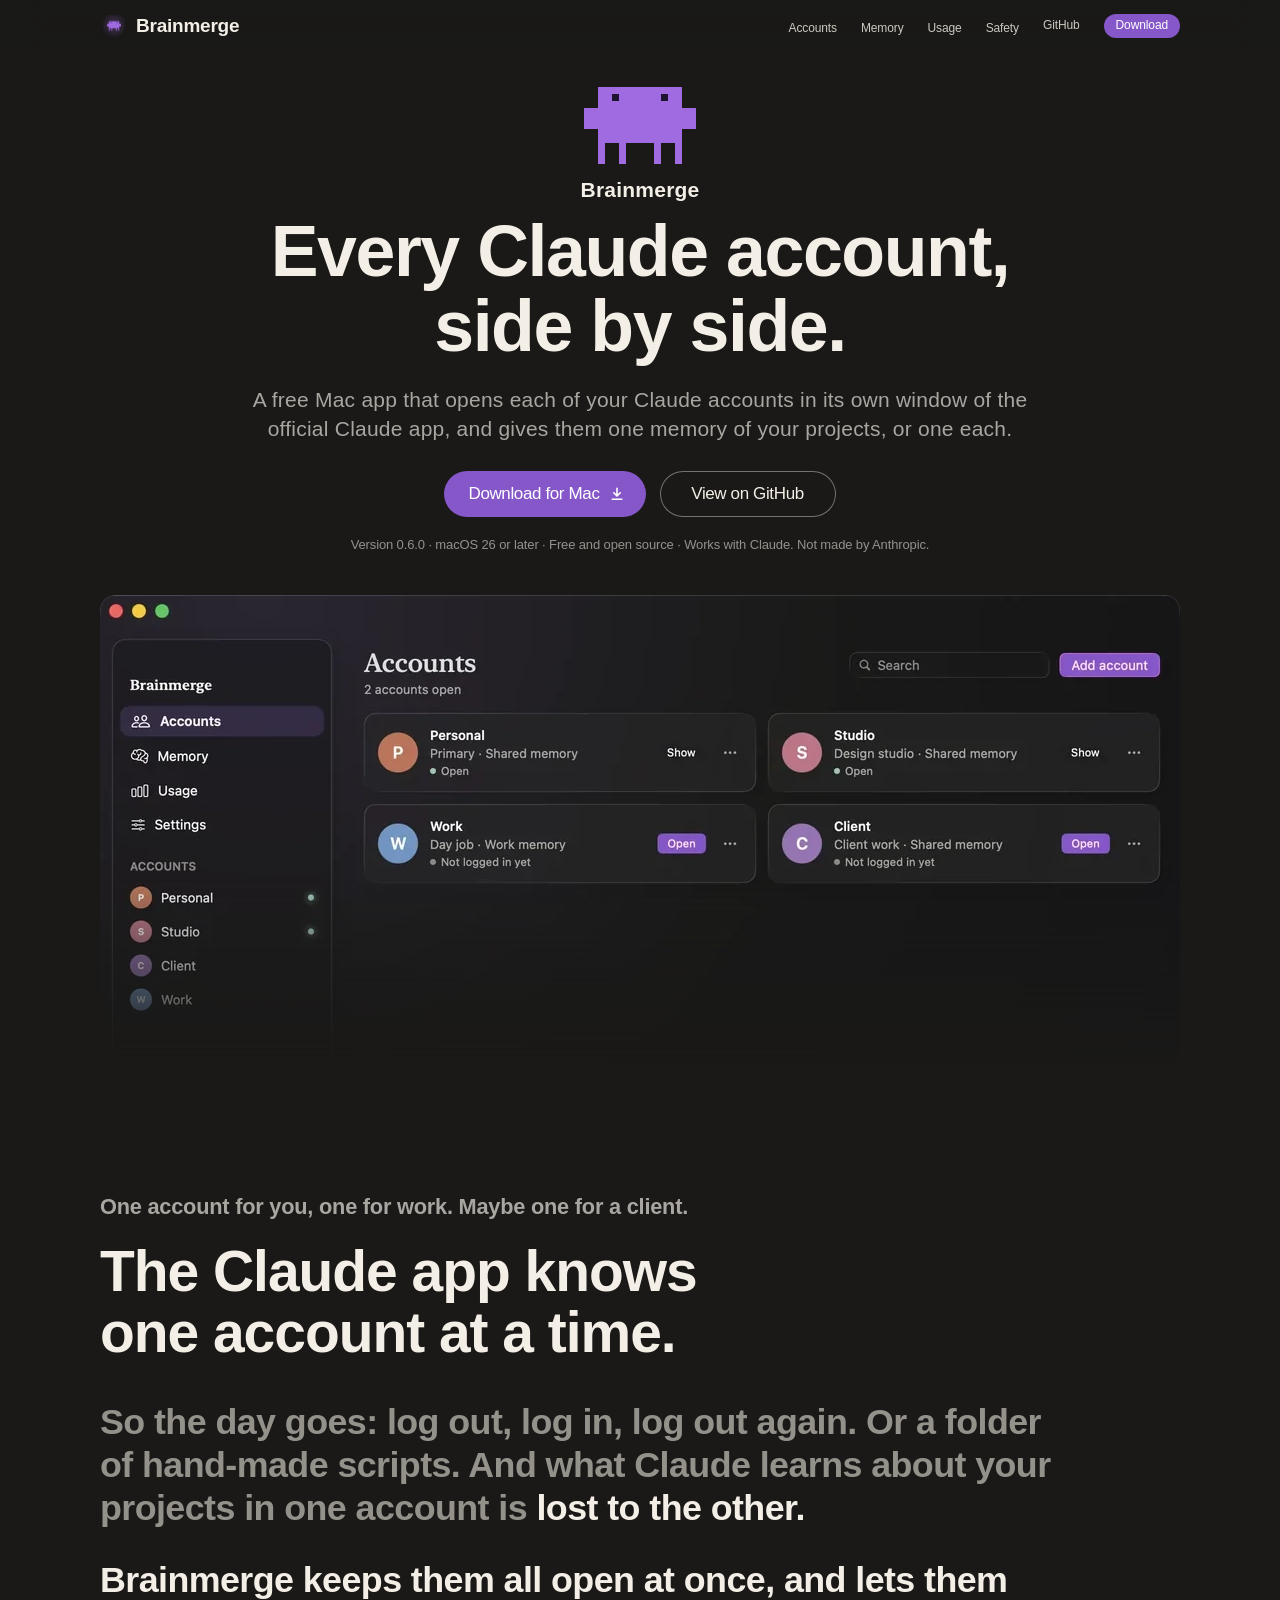
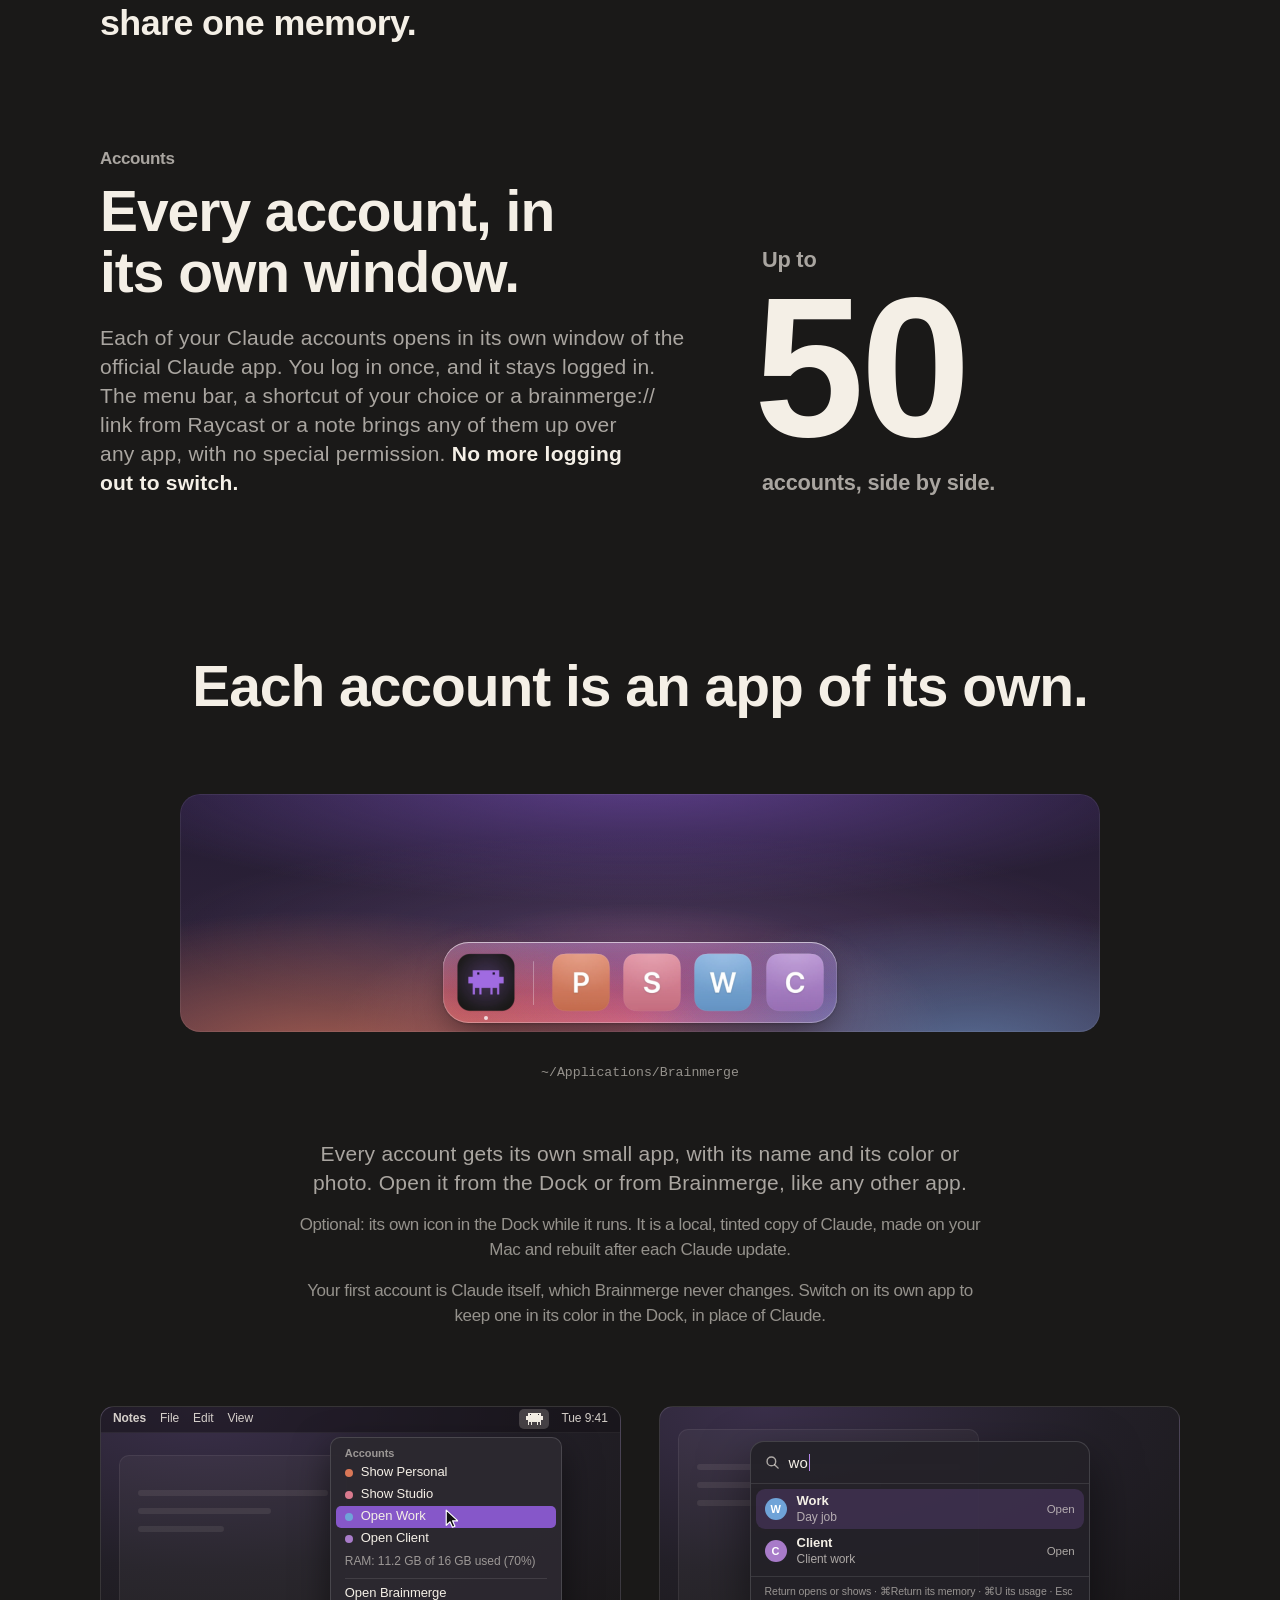
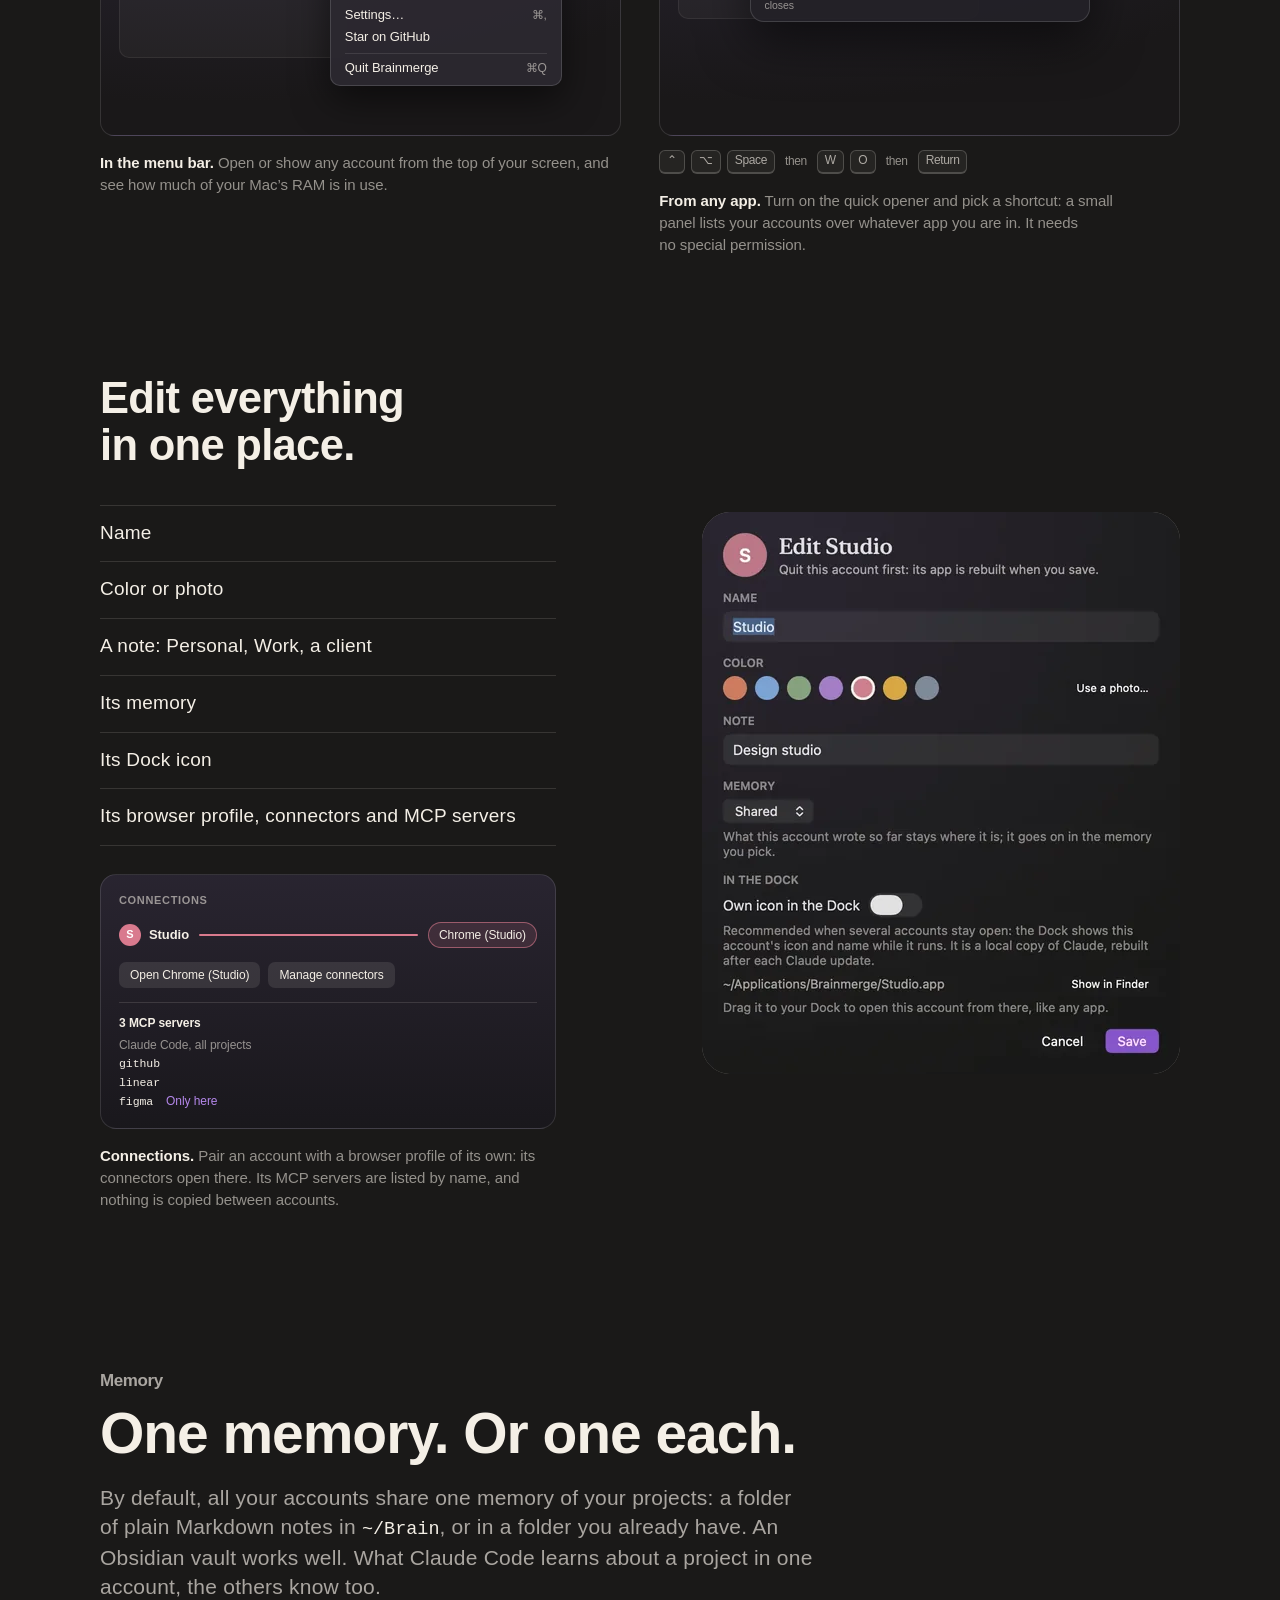
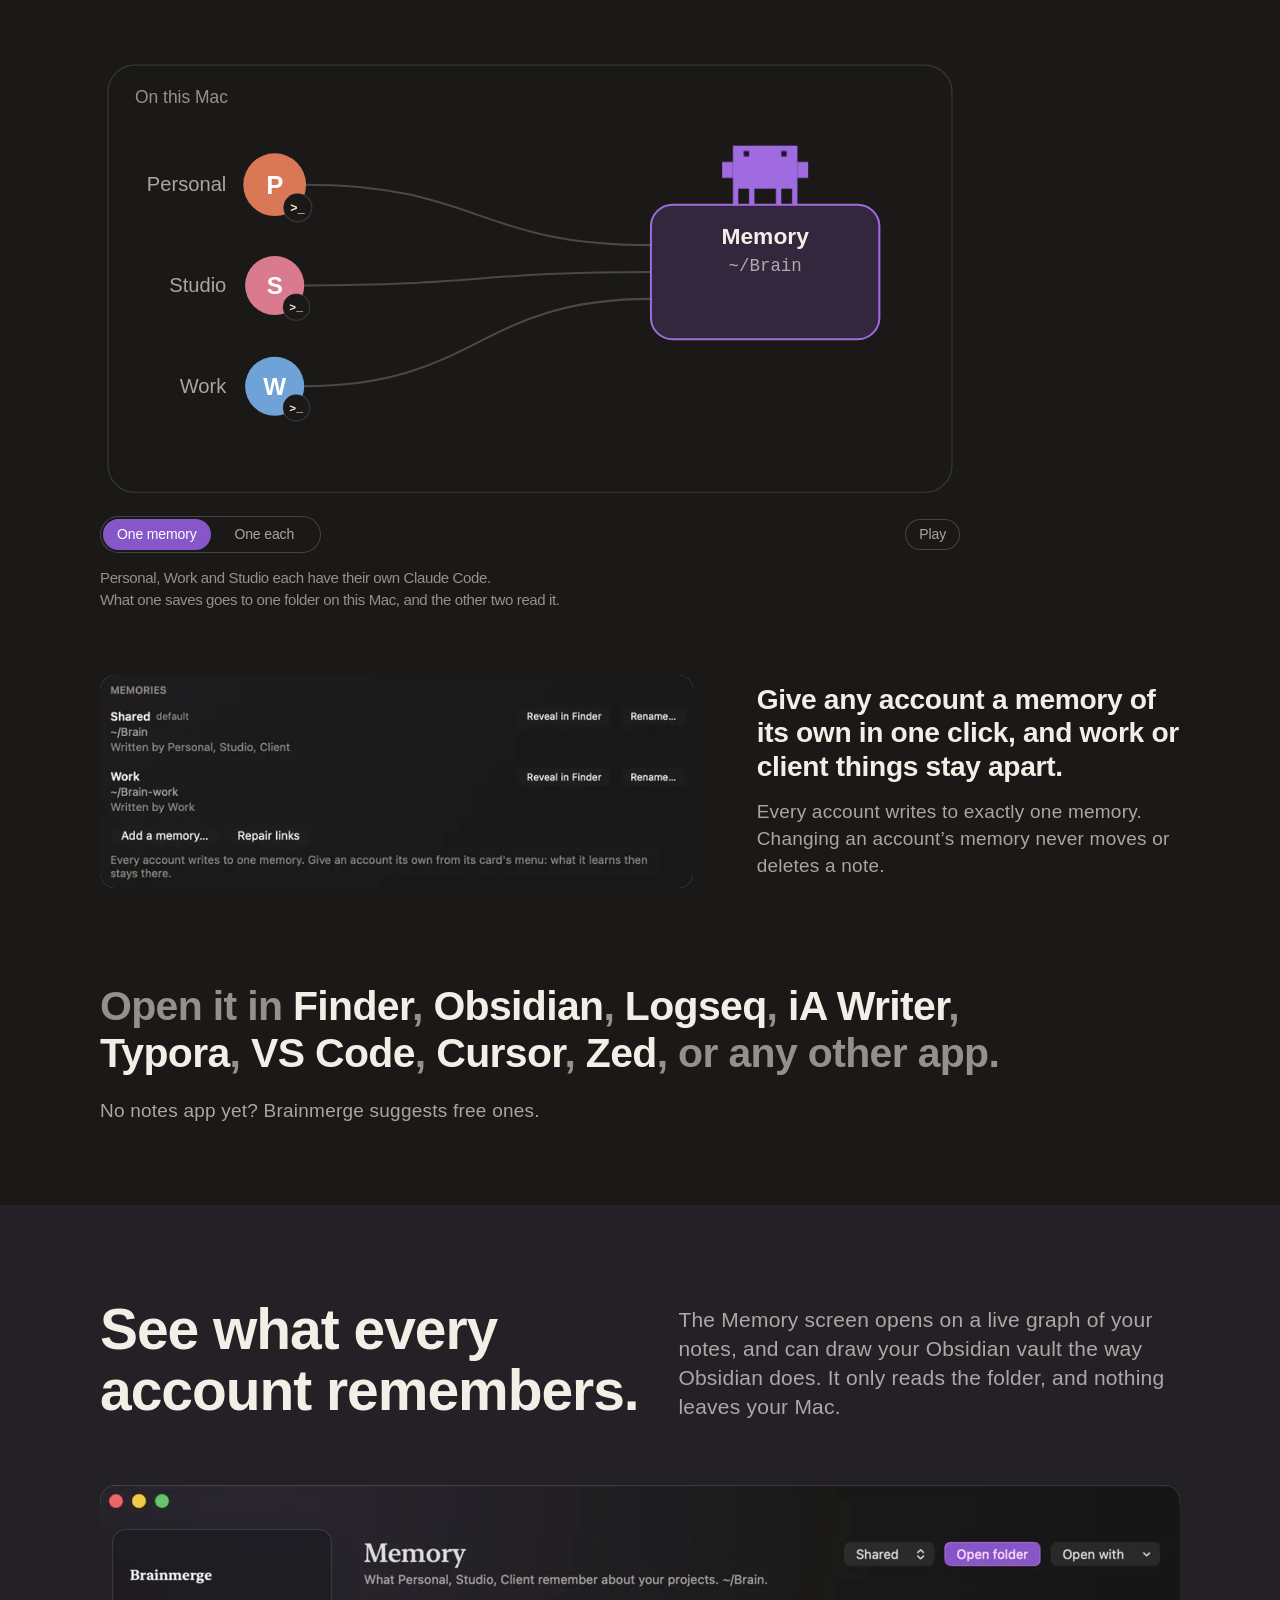
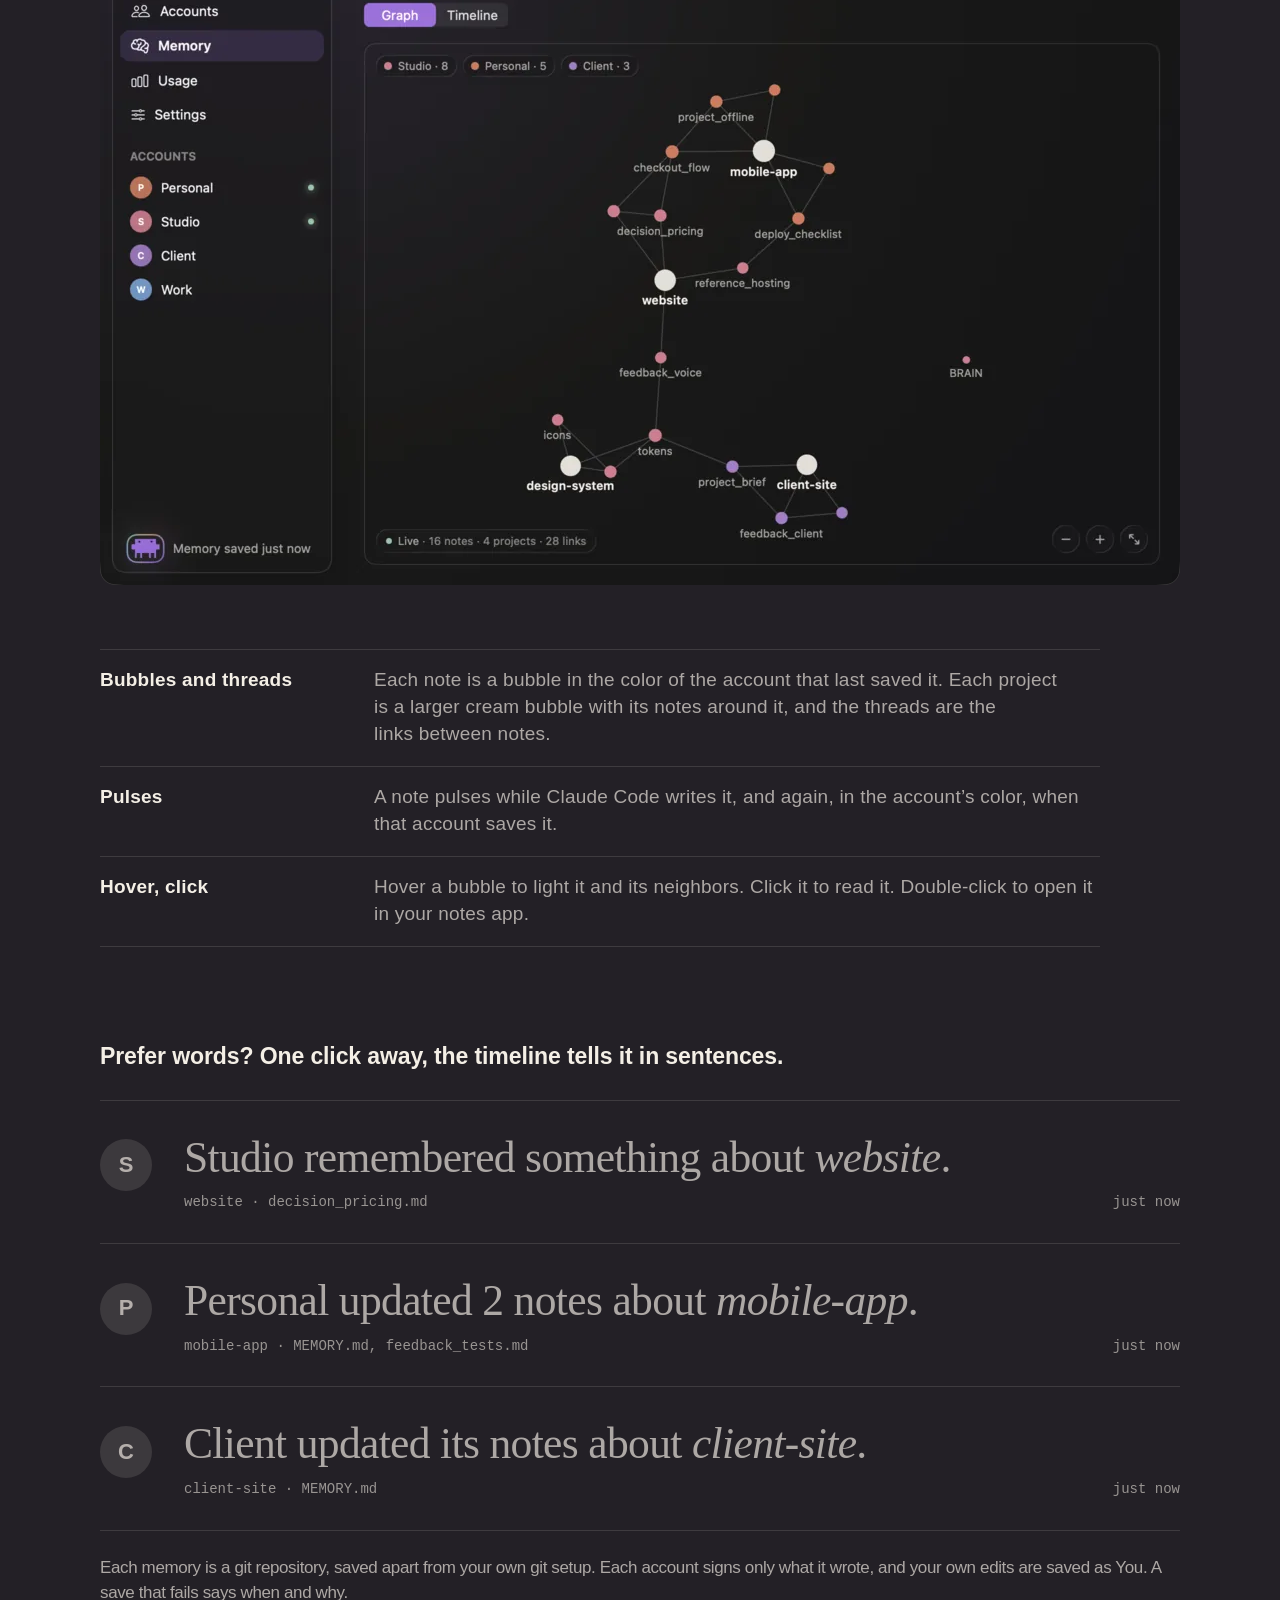
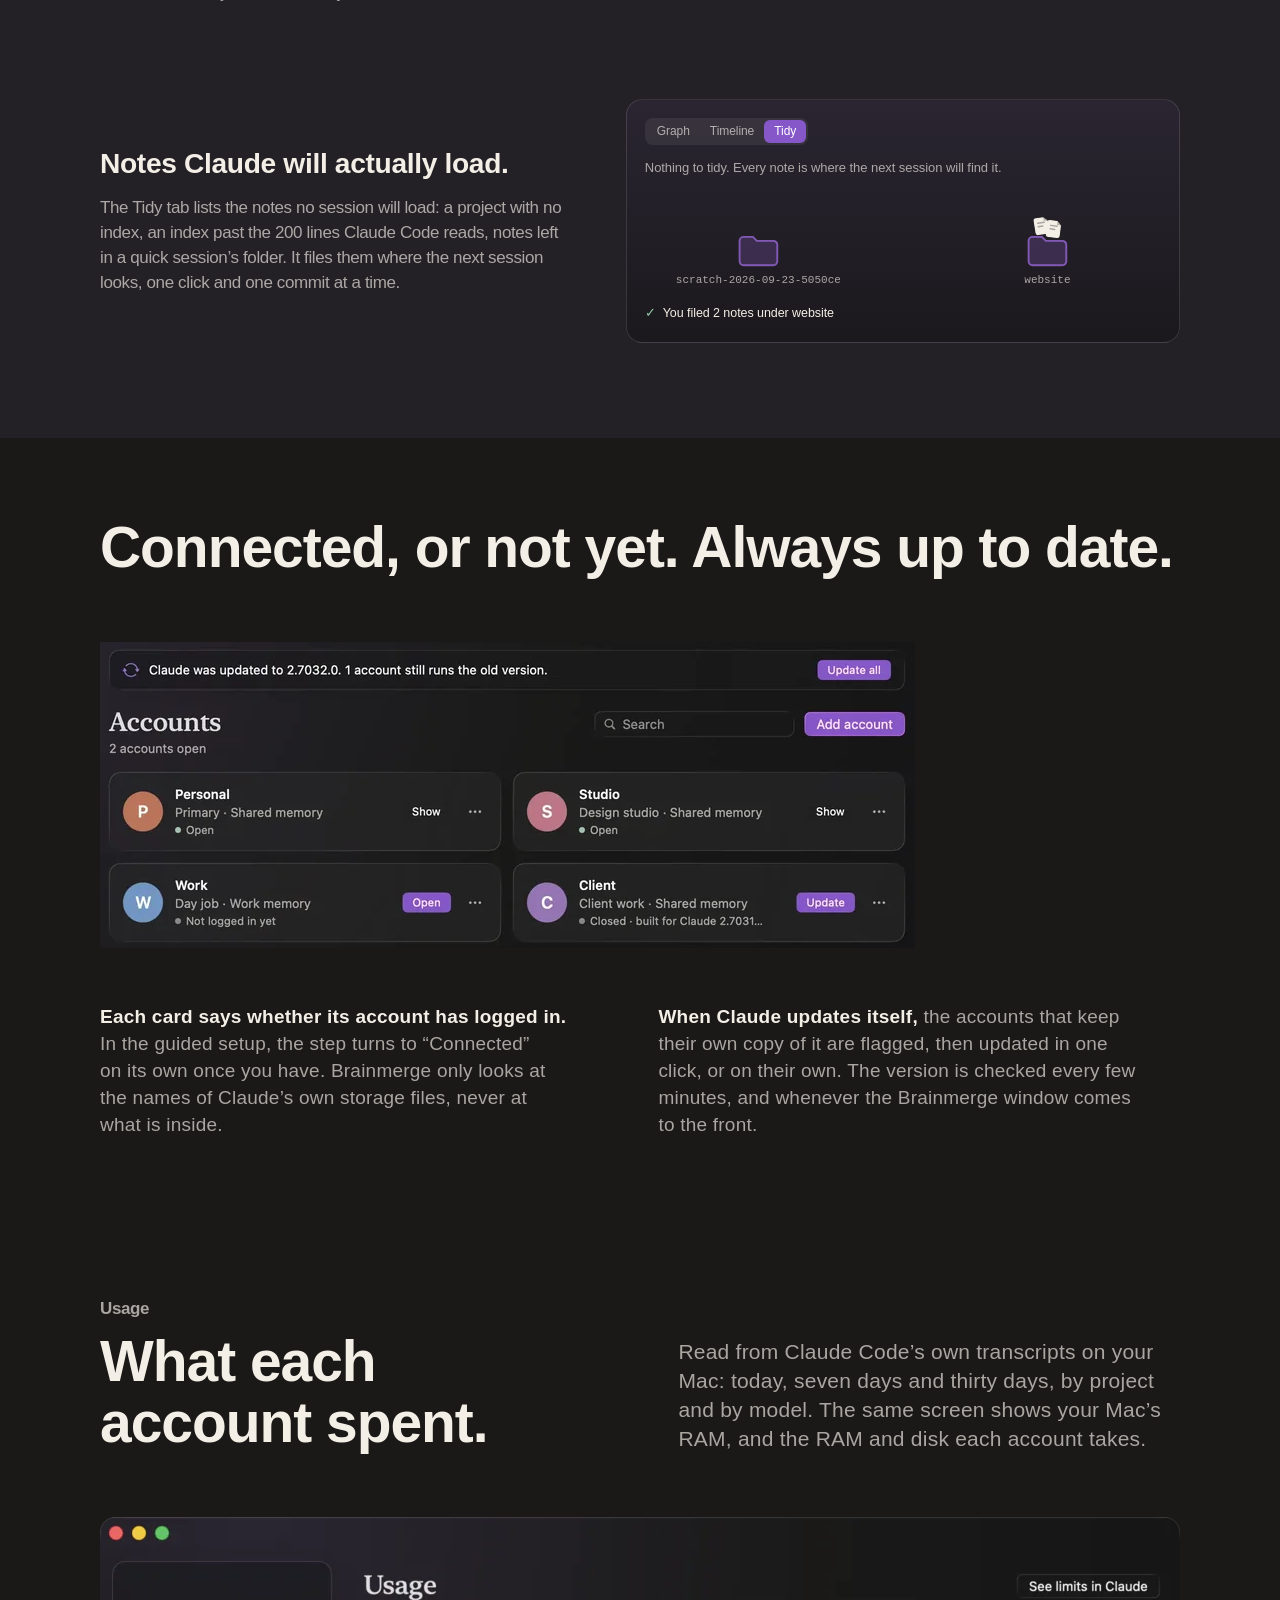
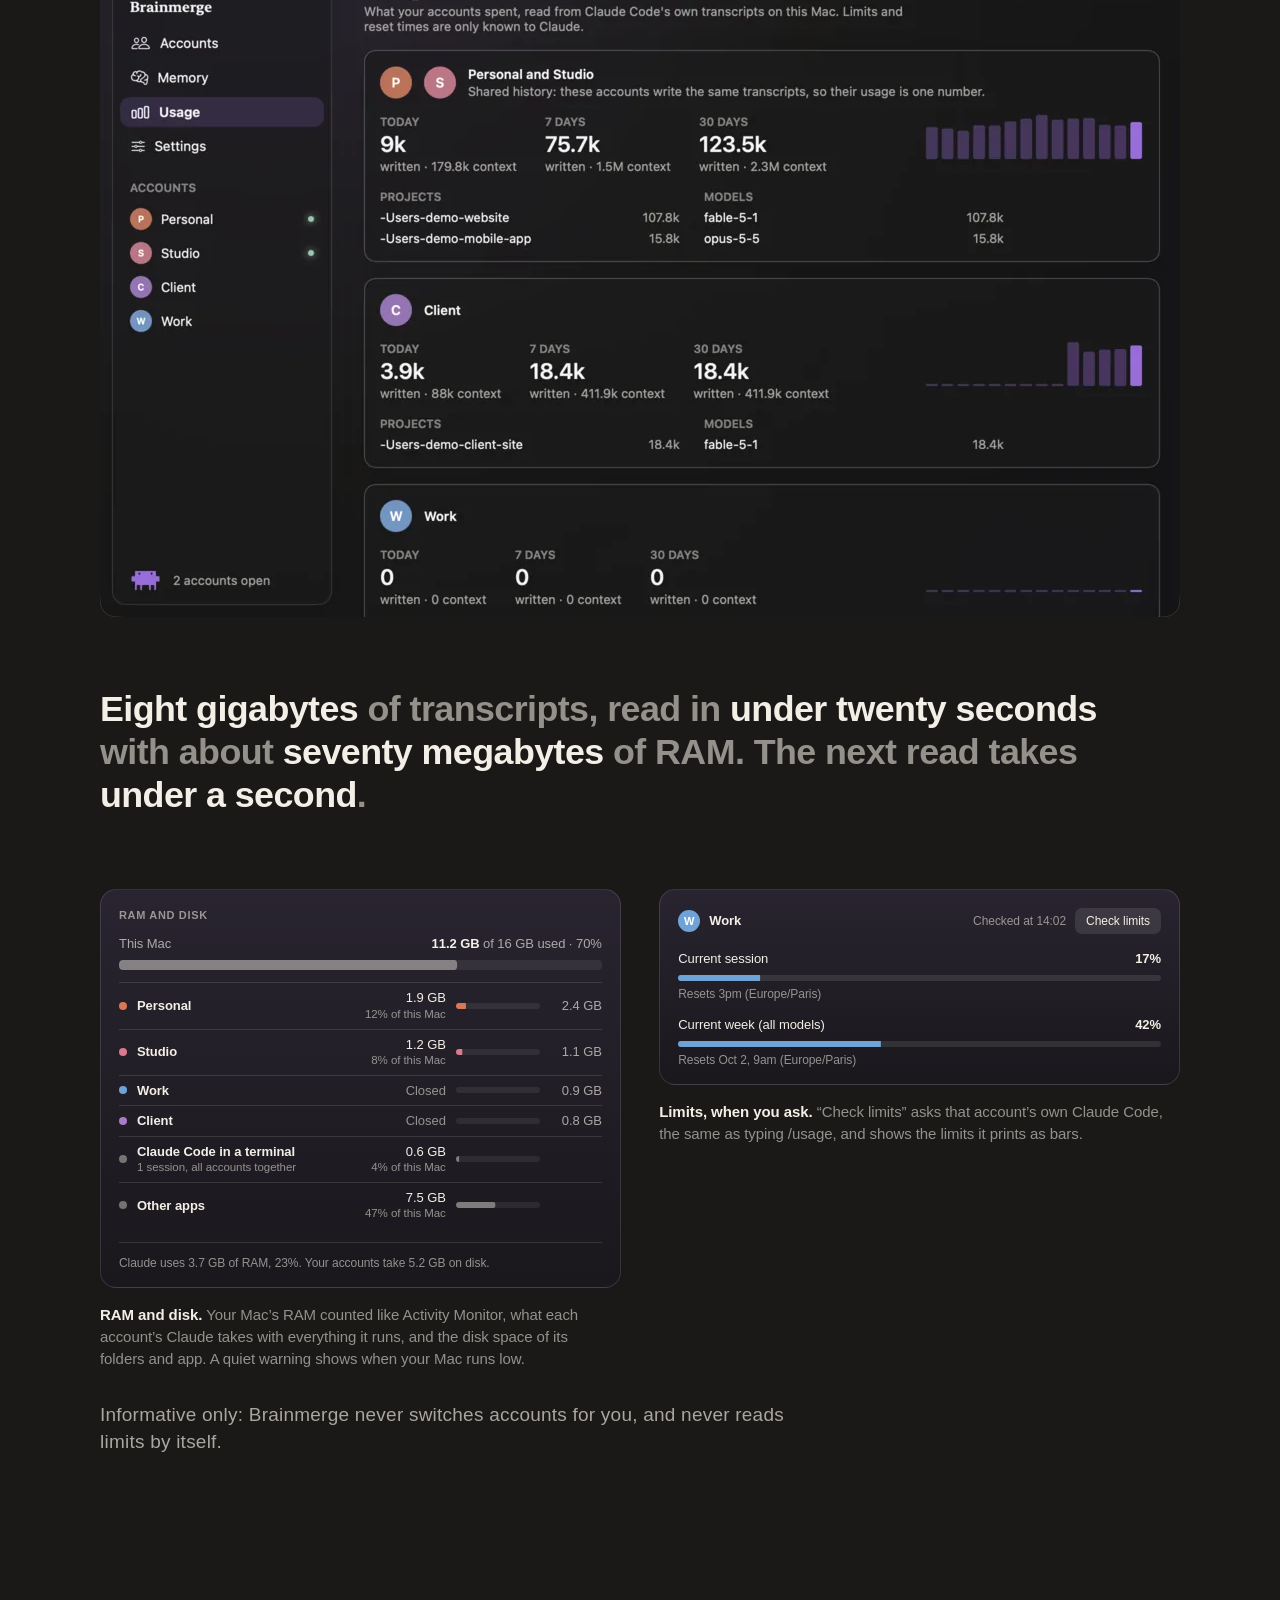
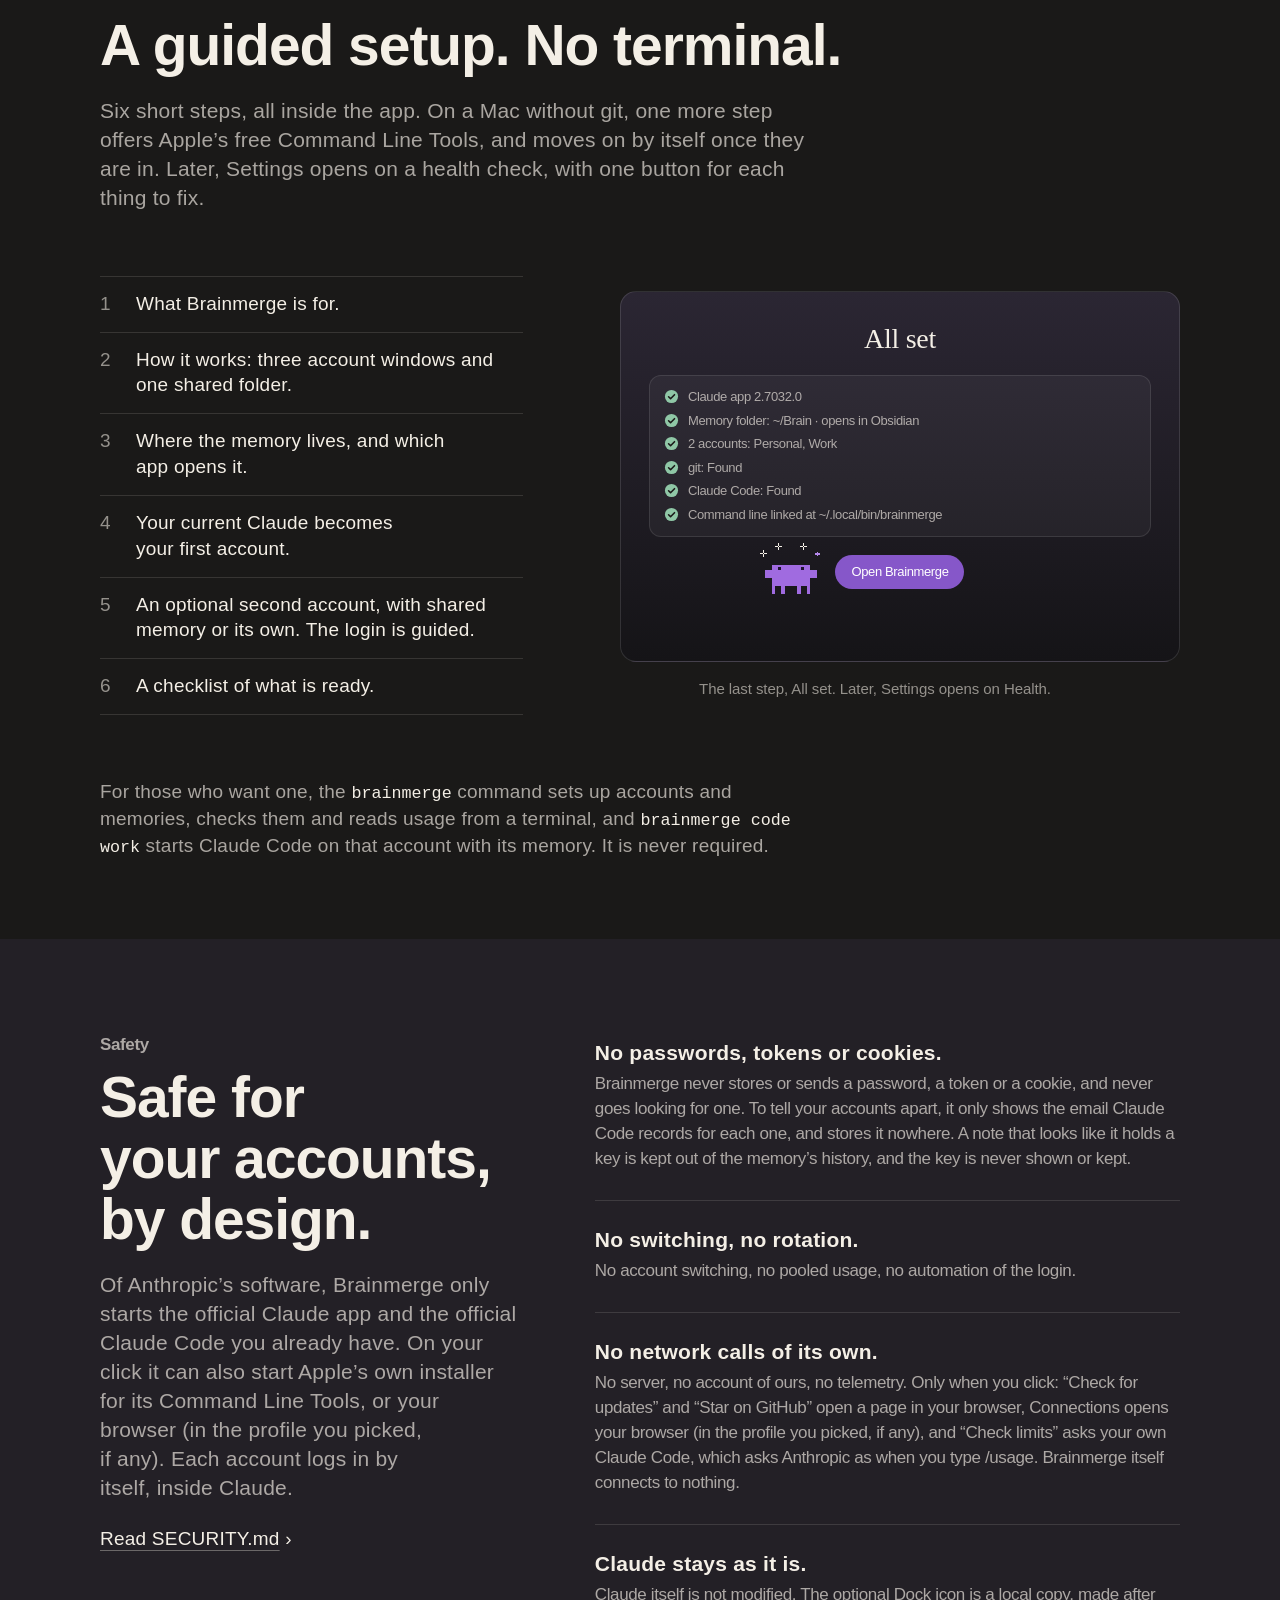
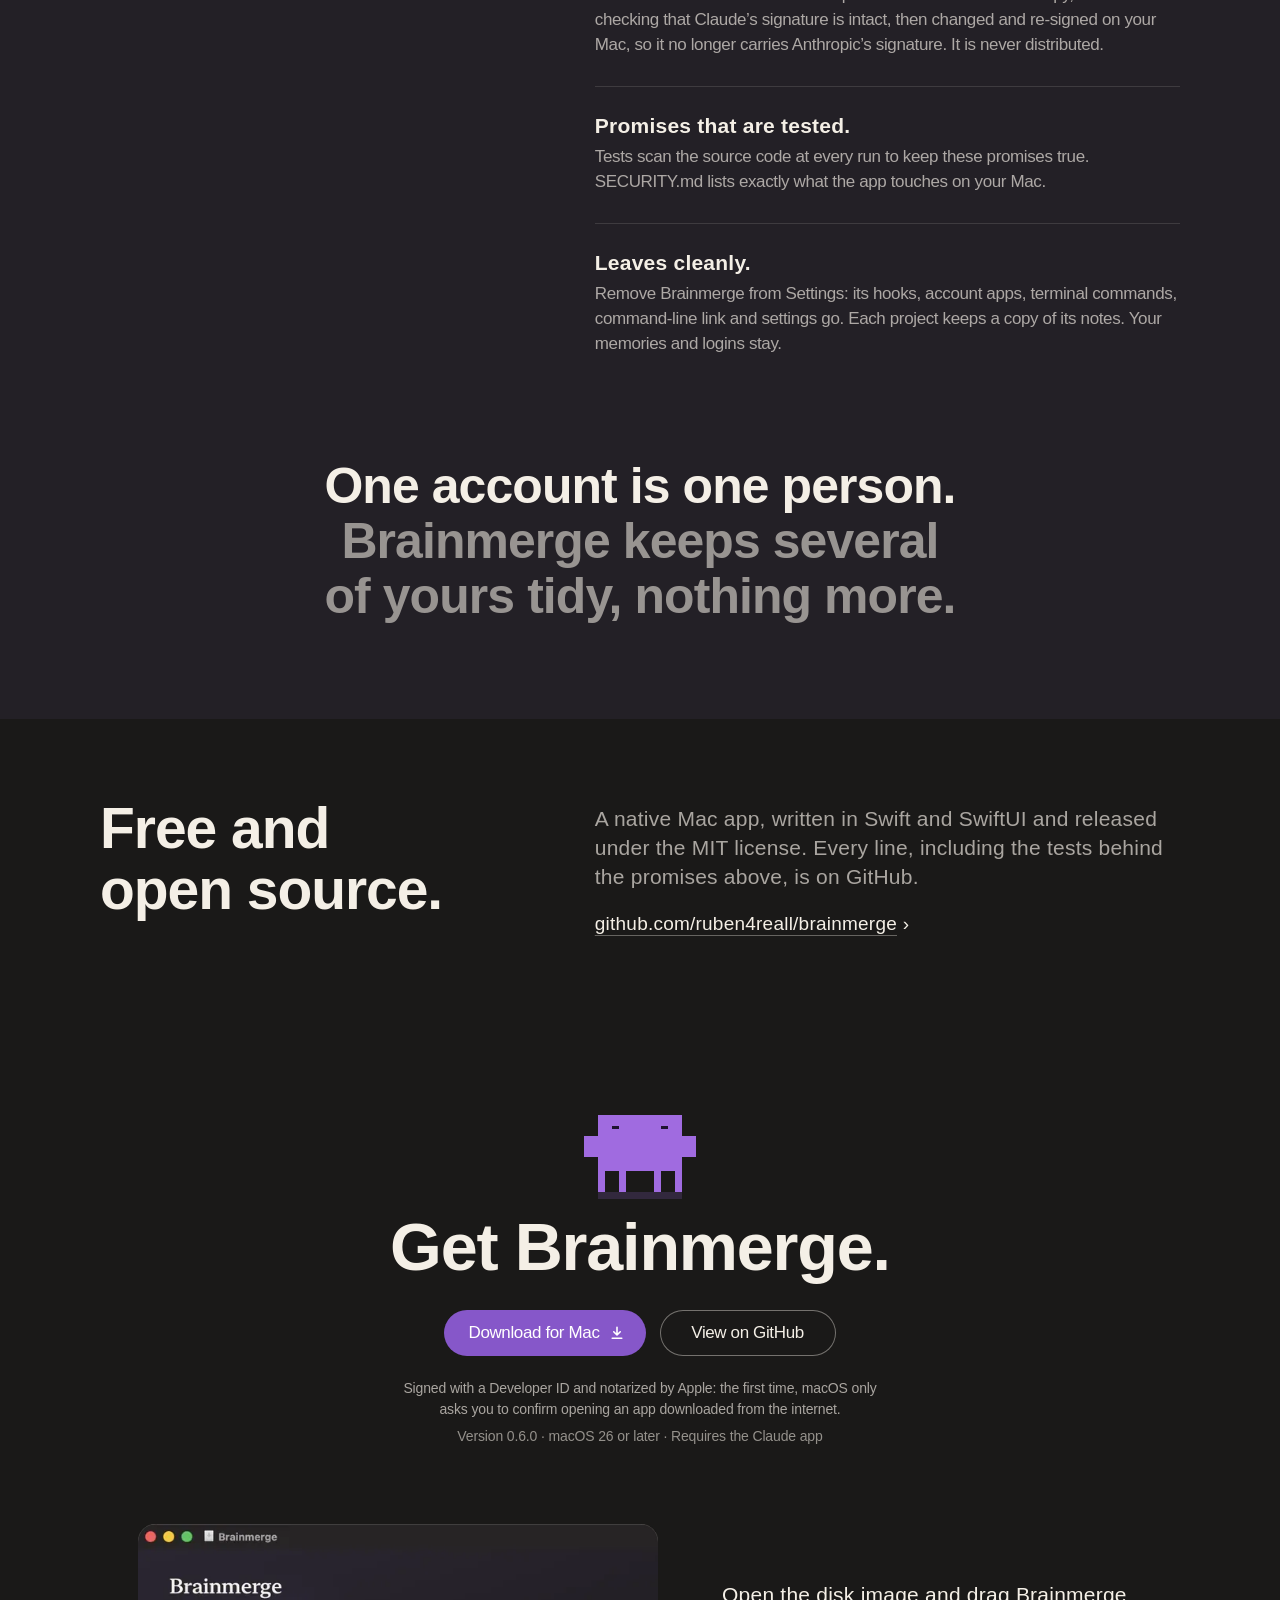
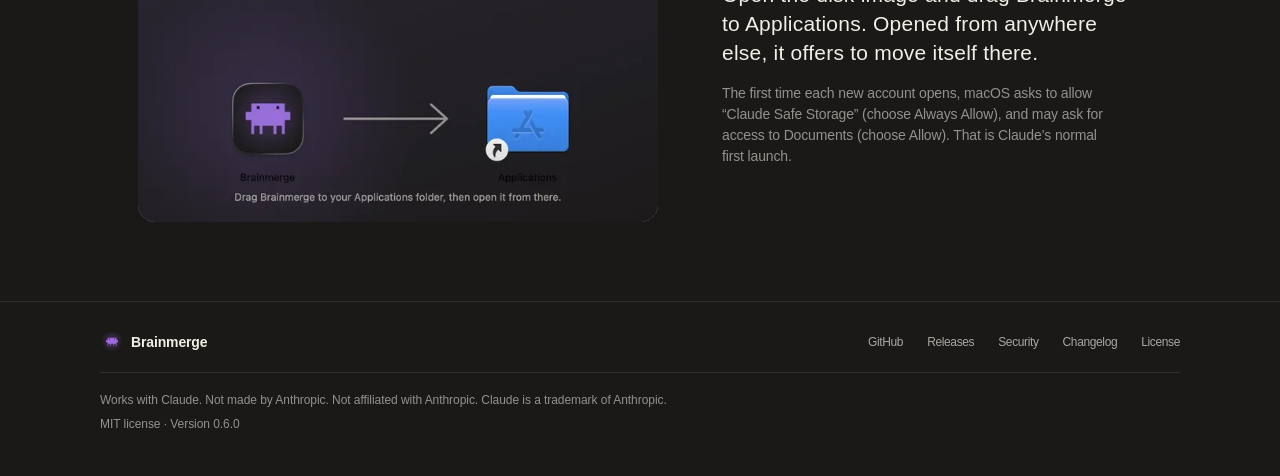
==== commit c1ea0661: "feat(site): a real macOS Dock, magnifying under the pointer and bouncing apps open" ====
--- a/site/index.html
+++ b/site/index.html
@@ -25,7 +25,9 @@
   <link rel="icon" type="image/svg+xml" href="assets/logo-mark.svg">
   <link rel="apple-touch-icon" href="assets/apple-touch-icon.png">
   <link rel="stylesheet" href="styles.css">
+  <link rel="stylesheet" href="dock.css">
   <script src="script.js" defer></script>
+  <script src="dock.js" defer></script>
 </head>
 <body>
   <a class="skip" href="#main">Skip to content</a>
@@ -116,13 +118,18 @@
       <div class="wrap">
         <h2 class="h2 center reveal" id="apps-title">Each account is an app of its&nbsp;own.</h2>
         <div class="dock-stage reveal">
-          <div class="dock" role="img" aria-label="A Mac Dock with Brainmerge and four account apps, each in its own color: Personal in orange, Studio in pink, Work in blue and Client in purple. Studio is running.">
-            <span class="dock-item"><span class="tip">Brainmerge</span><img src="assets/icon-512.webp" alt="" width="512" height="512" loading="lazy"></span>
-            <span class="dock-sep"></span>
-            <span class="dock-item acc-p"><span class="tip">Personal</span><span class="tile">P</span></span>
-            <span class="dock-item acc-s"><span class="tip">Studio</span><span class="tile">S</span><span class="run"></span></span>
-            <span class="dock-item acc-w"><span class="tip">Work</span><span class="tile">W</span></span>
-            <span class="dock-item acc-c"><span class="tip">Client</span><span class="tile">C</span></span>
+          <div class="mac">
+            <div class="mdock" role="group" aria-label="A Mac Dock: Brainmerge, then the apps of four accounts, each in its own color: Personal in orange, Studio in pink, Work in blue and Client in purple. Brainmerge and Studio are open. Choose an app to open it.">
+              <div class="mdock-glass" aria-hidden="true"><span class="mdock-half is-l"><span class="mdock-bar"></span></span><span class="mdock-half is-r"><span class="mdock-bar"></span></span></div>
+              <div class="mdock-row">
+                <button class="mdock-app" type="button" data-name="Brainmerge" data-running aria-label="Brainmerge, open"><span class="mdock-icon" aria-hidden="true"><img src="assets/icon-512.webp" alt="" width="512" height="512" loading="lazy" decoding="async"></span><span class="mdock-name" aria-hidden="true">Brainmerge</span><span class="mdock-dot" aria-hidden="true"></span></button>
+                <span class="mdock-sep" aria-hidden="true"></span>
+                <button class="mdock-app" type="button" data-name="Personal" data-opener aria-label="Personal"><span class="mdock-icon" aria-hidden="true"><img src="assets/dock/personal-256.webp" srcset="assets/dock/personal-256.webp 256w, assets/dock/personal-512.webp 512w" sizes="128px" alt="" width="256" height="256" loading="lazy" decoding="async"></span><span class="mdock-name" aria-hidden="true">Personal</span><span class="mdock-dot" aria-hidden="true"></span></button>
+                <button class="mdock-app" type="button" data-name="Studio" data-running aria-label="Studio, open"><span class="mdock-icon" aria-hidden="true"><img src="assets/dock/studio-256.webp" srcset="assets/dock/studio-256.webp 256w, assets/dock/studio-512.webp 512w" sizes="128px" alt="" width="256" height="256" loading="lazy" decoding="async"></span><span class="mdock-name" aria-hidden="true">Studio</span><span class="mdock-dot" aria-hidden="true"></span></button>
+                <button class="mdock-app" type="button" data-name="Work" aria-label="Work"><span class="mdock-icon" aria-hidden="true"><img src="assets/dock/work-256.webp" srcset="assets/dock/work-256.webp 256w, assets/dock/work-512.webp 512w" sizes="128px" alt="" width="256" height="256" loading="lazy" decoding="async"></span><span class="mdock-name" aria-hidden="true">Work</span><span class="mdock-dot" aria-hidden="true"></span></button>
+                <button class="mdock-app" type="button" data-name="Client" aria-label="Client"><span class="mdock-icon" aria-hidden="true"><img src="assets/dock/client-256.webp" srcset="assets/dock/client-256.webp 256w, assets/dock/client-512.webp 512w" sizes="128px" alt="" width="256" height="256" loading="lazy" decoding="async"></span><span class="mdock-name" aria-hidden="true">Client</span><span class="mdock-dot" aria-hidden="true"></span></button>
+              </div>
+            </div>
           </div>
           <p class="dock-path"><code>~/Applications/Brainmerge</code></p>
         </div>
--- a/site/dock.css
+++ b/site/dock.css
@@ -0,0 +1,224 @@
+/* The Dock of "Each account is an app of its own": a macOS 26 Dock on the bottom of a Mac's screen.
+   Its glass is two halves, each clipped at the middle, so the bar widens with plain transforms (dock.js). */
+
+.mac {
+  --s: clamp(52px, 4vw + 20px, 80px);
+  --pt: calc(var(--s) * 0.07);
+  --pb: calc(var(--s) * 0.07);
+  --px: calc(var(--s) * 0.1);
+  --far: calc(var(--s) * 3);
+  position: relative;
+  width: min(100%, 920px);
+  margin-inline: auto;
+  display: flex;
+  justify-content: center;
+  padding: calc(var(--s) * 1.3 + 56px) 12px calc(var(--s) * 0.13);
+  border-radius: 20px;
+  overflow: hidden;
+  isolation: isolate;
+  /* A wallpaper of the site's own colors: warm light low on the left, cool on the right, plum above. */
+  background:
+    radial-gradient(60% 90% at 16% 112%, rgba(217, 119, 87, 0.66), rgba(217, 119, 87, 0) 70%),
+    radial-gradient(55% 85% at 86% 108%, rgba(111, 163, 216, 0.55), rgba(111, 163, 216, 0) 70%),
+    radial-gradient(46% 75% at 50% 100%, rgba(217, 122, 142, 0.5), rgba(217, 122, 142, 0) 72%),
+    radial-gradient(70% 55% at 50% 58%, rgba(168, 123, 201, 0.22), rgba(168, 123, 201, 0) 75%),
+    radial-gradient(90% 80% at 50% -10%, rgba(134, 87, 201, 0.6), rgba(134, 87, 201, 0) 70%),
+    linear-gradient(180deg, #241C33 0%, #2B2137 50%, #38273F 100%);
+  box-shadow: inset 0 0 0 1px rgba(255, 255, 255, 0.07);
+}
+
+.mdock {
+  position: relative;
+  z-index: 0;
+  max-width: 100%;
+}
+.mdock-row {
+  display: flex;
+  align-items: flex-end;
+  padding: var(--pt) var(--px) var(--pb);
+}
+
+/* ---------- The glass ---------- */
+
+.mdock-glass {
+  position: absolute;
+  inset: 0;
+  z-index: -1;
+  pointer-events: none;
+}
+.mdock-half {
+  position: absolute;
+  top: -48px;
+  bottom: -48px;
+  overflow: hidden;
+}
+.mdock-half.is-l { left: calc(var(--far) * -1); right: 50%; }
+.mdock-half.is-r { left: 50%; right: calc(var(--far) * -1); }
+.mdock-bar {
+  position: absolute;
+  top: 48px;
+  bottom: 48px;
+  width: 100%;
+  border-radius: calc(var(--s) * 0.36);
+  background: linear-gradient(180deg, rgba(255, 255, 255, 0.2), rgba(255, 255, 255, 0.09) 60%, rgba(255, 255, 255, 0.12));
+  /* No blur: behind it is only the smooth wallpaper, and a blur would sample each half on its own and show the seam. */
+  -webkit-backdrop-filter: saturate(190%) brightness(1.06);
+  backdrop-filter: saturate(190%) brightness(1.06);
+  box-shadow:
+    inset 0 1px 0.5px rgba(255, 255, 255, 0.5),
+    inset 0 -1px 0.5px rgba(255, 255, 255, 0.16),
+    inset 0 0 0 1px rgba(255, 255, 255, 0.13),
+    inset 0 0 22px rgba(255, 255, 255, 0.06),
+    0 1px 3px rgba(0, 0, 0, 0.18),
+    0 14px 34px -10px rgba(0, 0, 0, 0.55);
+}
+.is-l .mdock-bar { left: var(--far); }
+.is-r .mdock-bar { right: var(--far); }
+
+/* ---------- The separator ---------- */
+
+.mdock-sep {
+  width: calc(var(--s) * 0.34);
+  height: var(--s);
+  display: flex;
+  align-items: center;
+  justify-content: center;
+}
+.mdock-sep::before {
+  content: "";
+  width: 1px;
+  height: 62%;
+  border-radius: 1px;
+  background: rgba(255, 255, 255, 0.3);
+}
+
+/* ---------- An app ---------- */
+
+.mdock-app {
+  position: relative;
+  width: var(--s);
+  height: var(--s);
+  flex: none;
+  margin: 0;
+  padding: 0;
+  border: 0;
+  background: none;
+  color: inherit;
+  font: inherit;
+  cursor: default;
+  -webkit-tap-highlight-color: transparent;
+}
+.mdock-app:focus { outline: none; }
+/* The icon is laid out at its largest and drawn smaller at rest, so it stays sharp when it grows. */
+.mdock-icon {
+  position: absolute;
+  left: 50%;
+  bottom: 0;
+  width: calc(var(--s) * 1.6);
+  height: calc(var(--s) * 1.6);
+  margin-left: calc(var(--s) * -0.8);
+  transform: scale(0.625);
+  transform-origin: 50% 100%;
+}
+.mdock-icon img {
+  display: block;
+  width: 100%;
+  height: 100%;
+  -webkit-user-drag: none;
+  user-select: none;
+}
+/* Pressed, a Mac darkens the icon; a light wash is the highlight when nothing moves. Same squircle as the icons. */
+.mdock-icon::after {
+  content: "";
+  position: absolute;
+  inset: 10%;
+  border-radius: 22.5%;
+  background: #000;
+  opacity: 0;
+  transition: opacity var(--t-press, 160ms) var(--ease-out, ease-out);
+}
+.mdock-app:active .mdock-icon::after {
+  opacity: 0.32;
+  transition-duration: 0ms;
+}
+
+/* The keyboard's ring, around the icon's squircle: drawn on the icon, so it grows and bounces with it. */
+.mdock-icon::before {
+  content: "";
+  position: absolute;
+  inset: 5%;
+  border-radius: 25%;
+  box-shadow: 0 0 0 3.2px var(--accent, #A06BE0), 0 0 0 8px rgba(160, 107, 224, 0.28);
+  opacity: 0;
+}
+.mdock-app:focus-visible .mdock-icon::before { opacity: 1; }
+
+/* The name above the icon. */
+.mdock-name {
+  position: absolute;
+  left: 50%;
+  bottom: calc(var(--s) * 0.9 + 9px);
+  transform: translate(-50%, 0);
+  padding: 4px 11px 5px;
+  border-radius: 9px;
+  background: rgba(34, 31, 40, 0.66);
+  -webkit-backdrop-filter: blur(18px) saturate(170%);
+  backdrop-filter: blur(18px) saturate(170%);
+  box-shadow: inset 0 0 0 0.5px rgba(255, 255, 255, 0.24), inset 0 1px 0 rgba(255, 255, 255, 0.1), 0 6px 16px -4px rgba(0, 0, 0, 0.45);
+  color: rgba(255, 255, 255, 0.94);
+  font-size: 13px;
+  line-height: 1.25;
+  font-weight: 500;
+  letter-spacing: -0.005em;
+  white-space: nowrap;
+  opacity: 0;
+  pointer-events: none;
+}
+.mdock-app:focus-visible .mdock-name,
+.mdock-app.is-hover .mdock-name,
+.mdock-app.is-named .mdock-name { opacity: 1; }
+.mdock-app.is-named .mdock-name { transition: opacity var(--t-quick, 150ms) var(--ease-out, ease-out); }
+@media (hover: hover) and (pointer: fine) {
+  .mdock:not(.is-moving) .mdock-app:hover .mdock-name { opacity: 1; }
+  .mdock:not(.is-moving) .mdock-app:hover .mdock-icon::after { background: #fff; opacity: 0.14; }
+  .mdock:not(.is-moving) .mdock-app:active .mdock-icon::after { background: #000; opacity: 0.32; }
+}
+
+/* The running dot, under an open app. */
+.mdock-dot {
+  position: absolute;
+  left: 50%;
+  bottom: calc(var(--pb) * -1 + 3px);
+  width: 4px;
+  height: 4px;
+  margin-left: -2px;
+  border-radius: 50%;
+  background: rgba(255, 255, 255, 0.78);
+  opacity: 0;
+}
+.mdock-app[data-running] .mdock-dot { opacity: 1; }
+
+/* ---------- With motion (dock.js adds is-moving unless Reduce Motion is on) ---------- */
+
+.mdock.is-moving .mdock-icon { will-change: transform; }
+.mdock.is-moving .mdock-dot { transition: opacity 200ms var(--ease-out, ease-out); }
+
+/* ---------- Materials: Reduce Transparency and Increase Contrast ---------- */
+
+@media (prefers-reduced-transparency: reduce) {
+  .mdock-bar { background: #3B3342; -webkit-backdrop-filter: none; backdrop-filter: none; }
+  .mdock-name { background: #2C2833; -webkit-backdrop-filter: none; backdrop-filter: none; }
+}
+@media (prefers-contrast: more) {
+  .mdock-bar { box-shadow: inset 0 0 0 1px rgba(255, 255, 255, 0.5), 0 14px 34px -10px rgba(0, 0, 0, 0.55); }
+  .mdock-name { background: #1F1C24; box-shadow: inset 0 0 0 1px rgba(255, 255, 255, 0.6); }
+}
+
+/* Nothing magnifies without a mouse or a trackpad: less sky, room only for the bounce and the name. */
+@media (hover: none), (pointer: coarse) {
+  .mac { padding-top: calc(var(--s) * 0.75 + 52px); }
+}
+
+@media (max-width: 480px) {
+  .mac { border-radius: 16px; padding-inline: 8px; }
+}
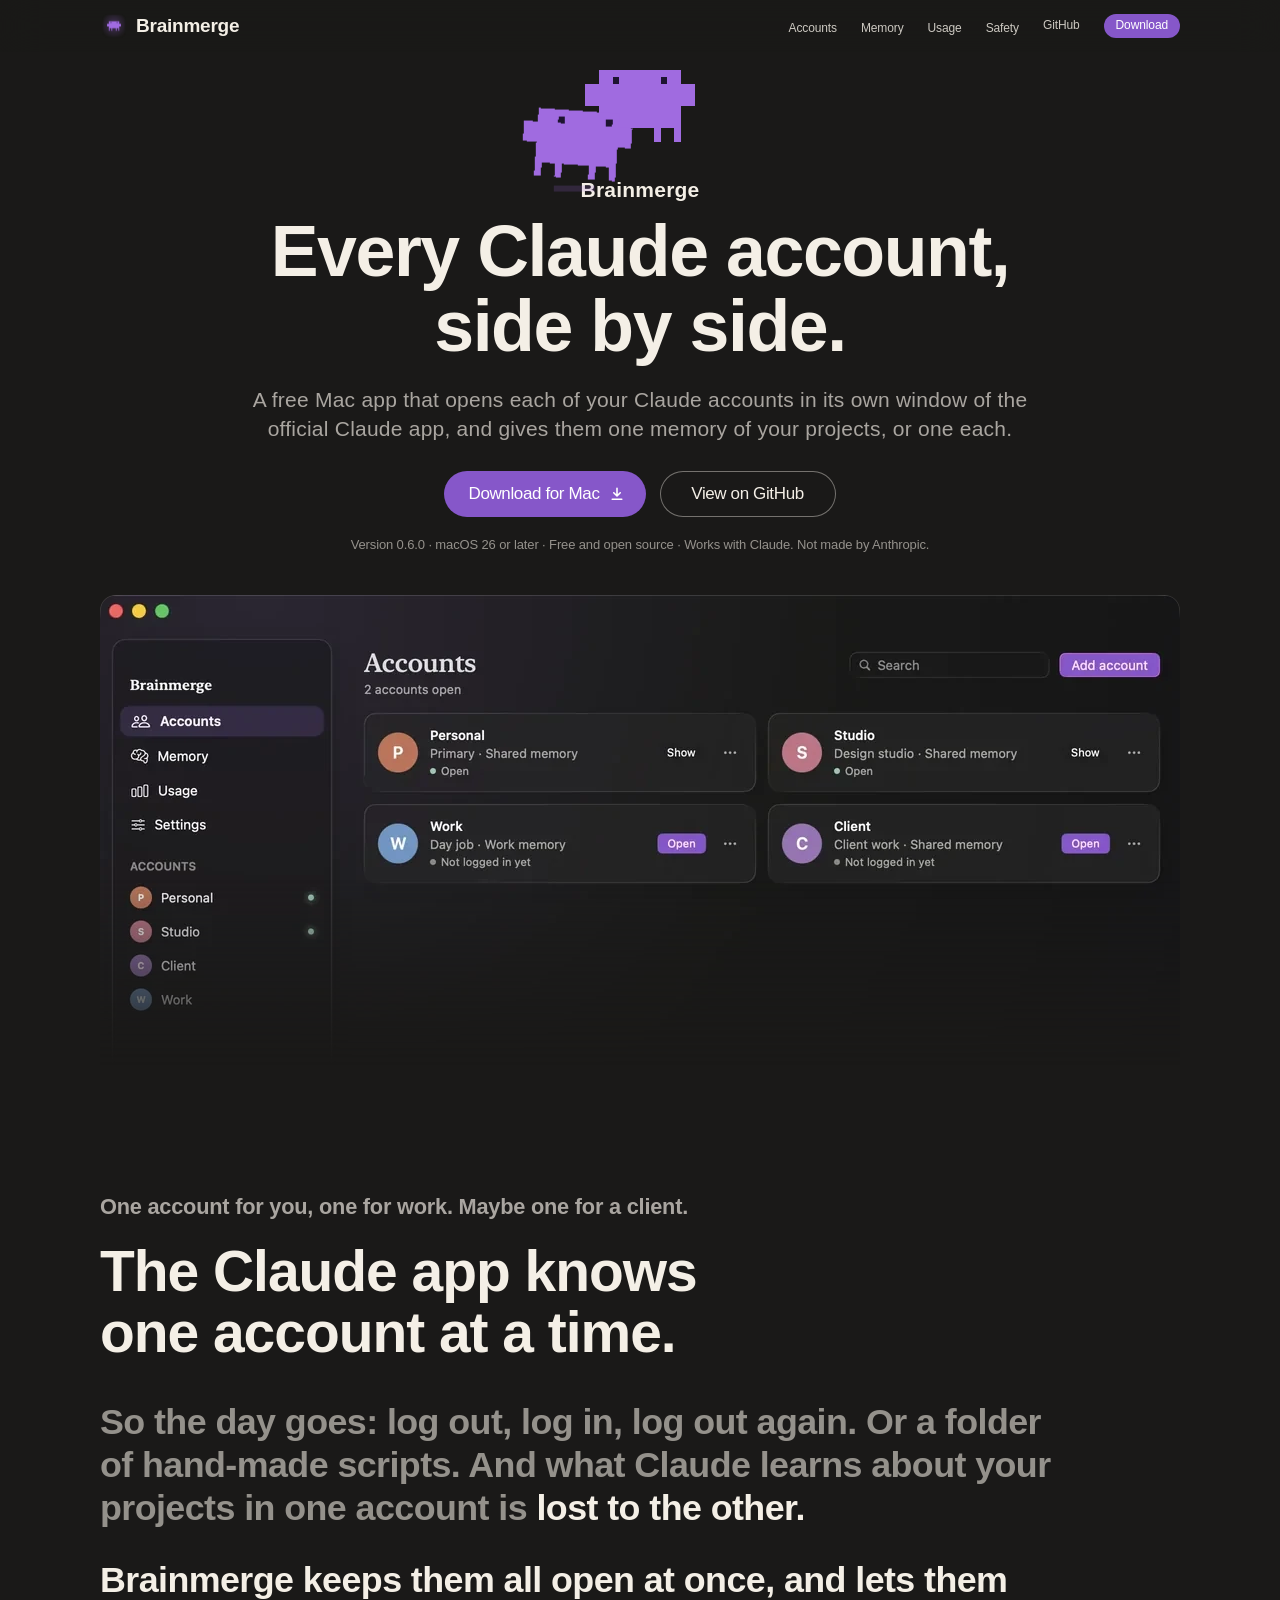
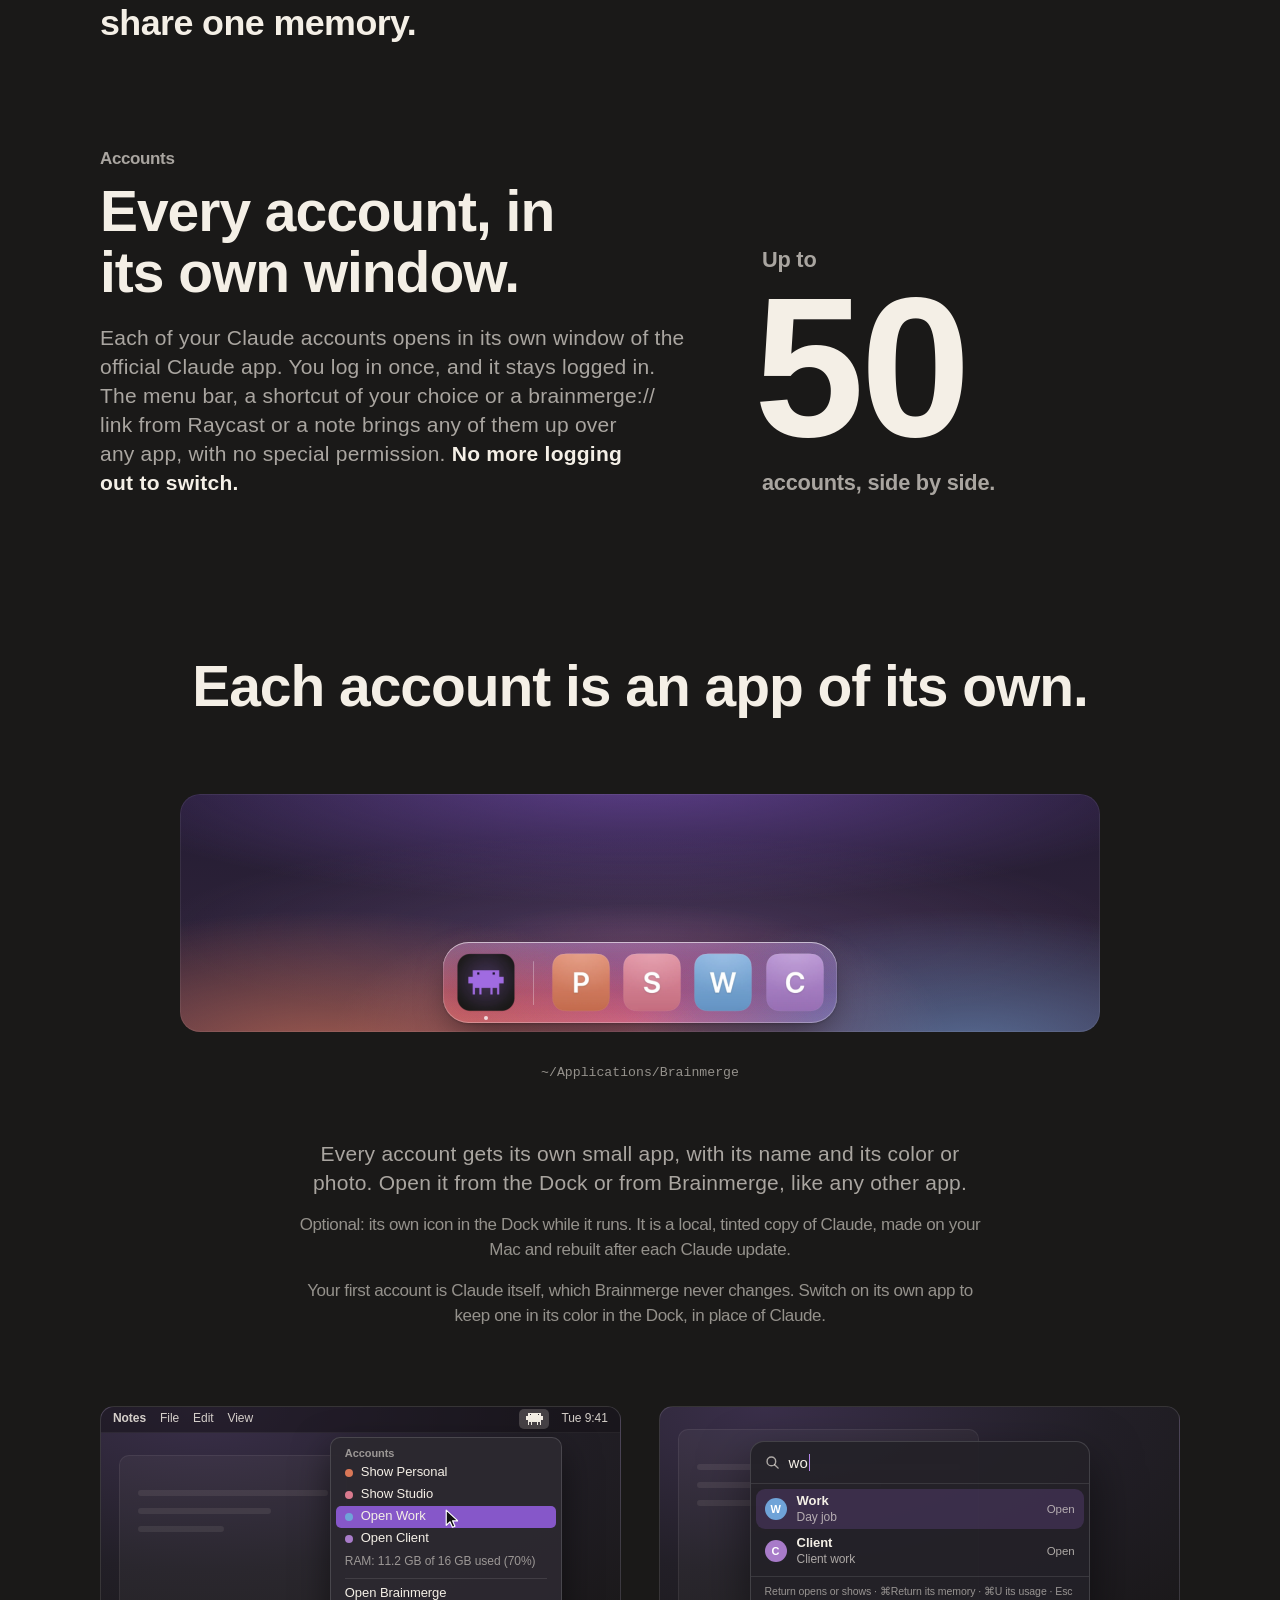
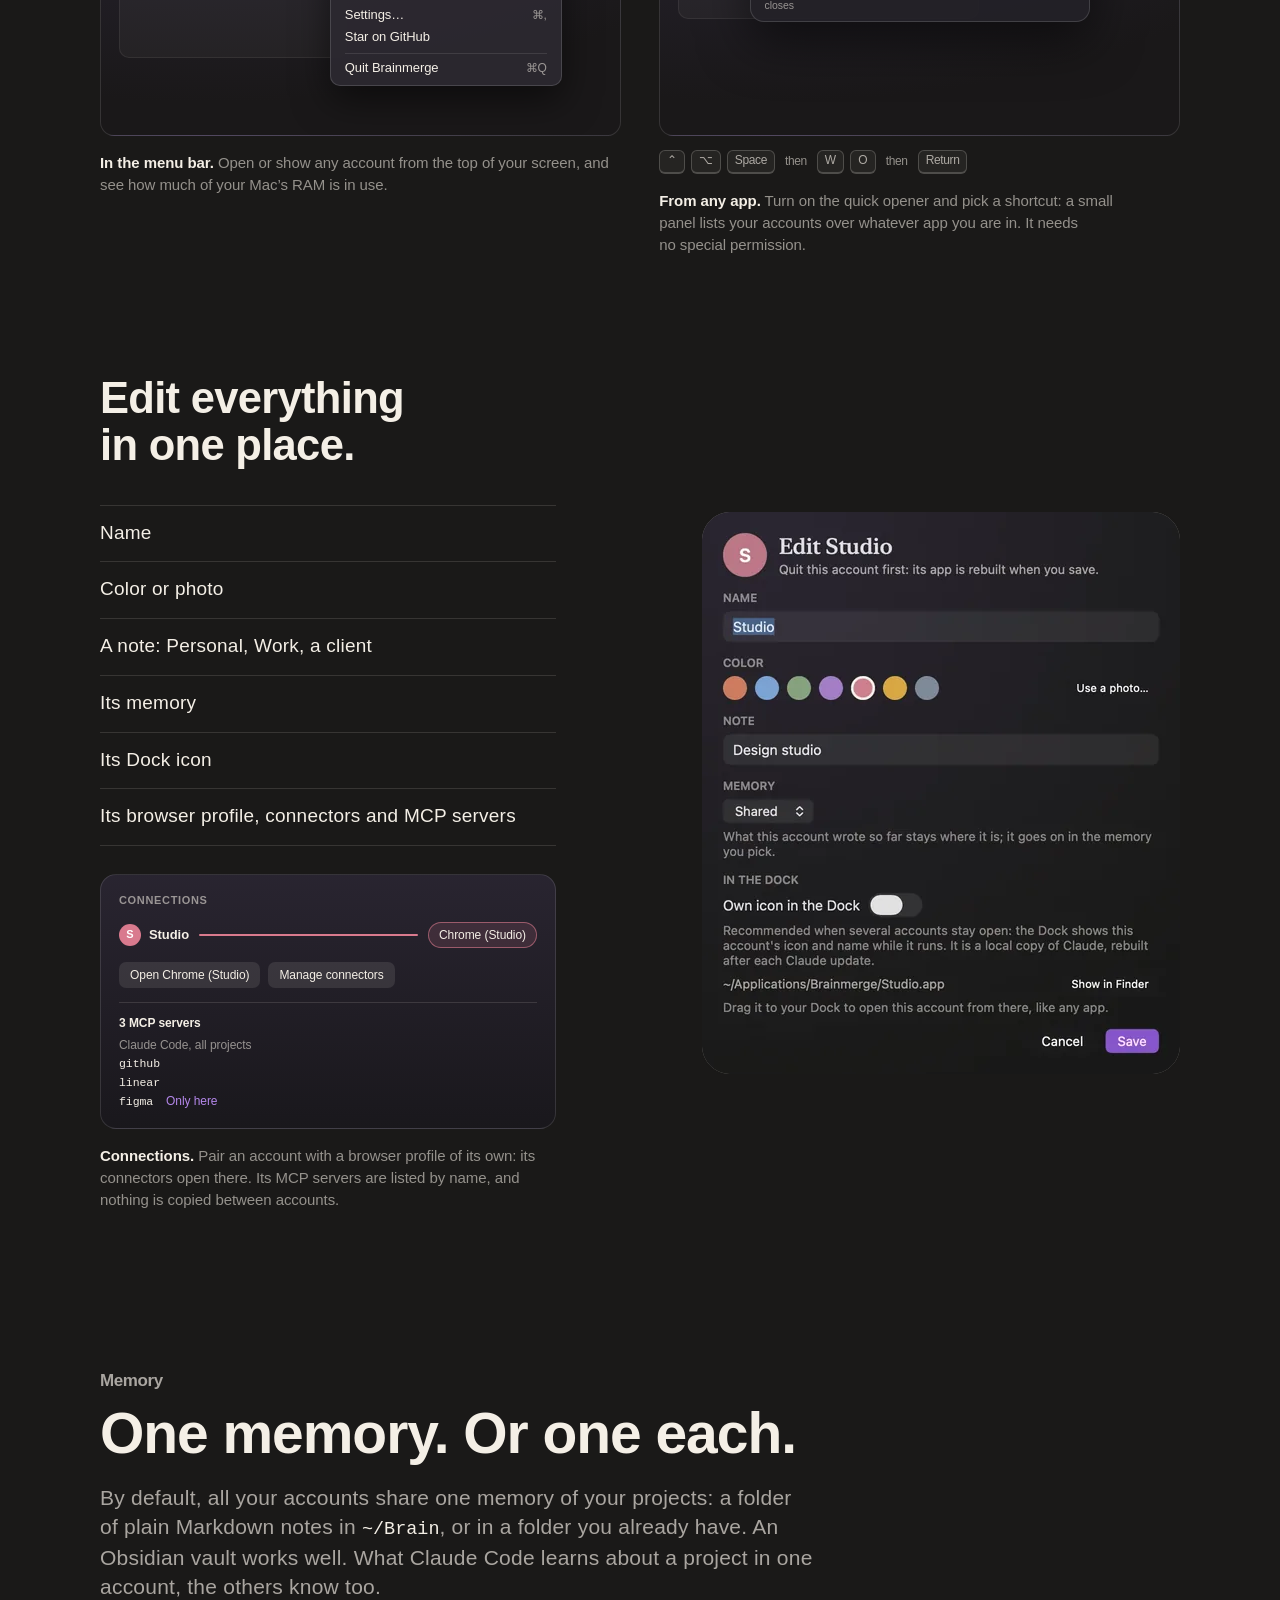
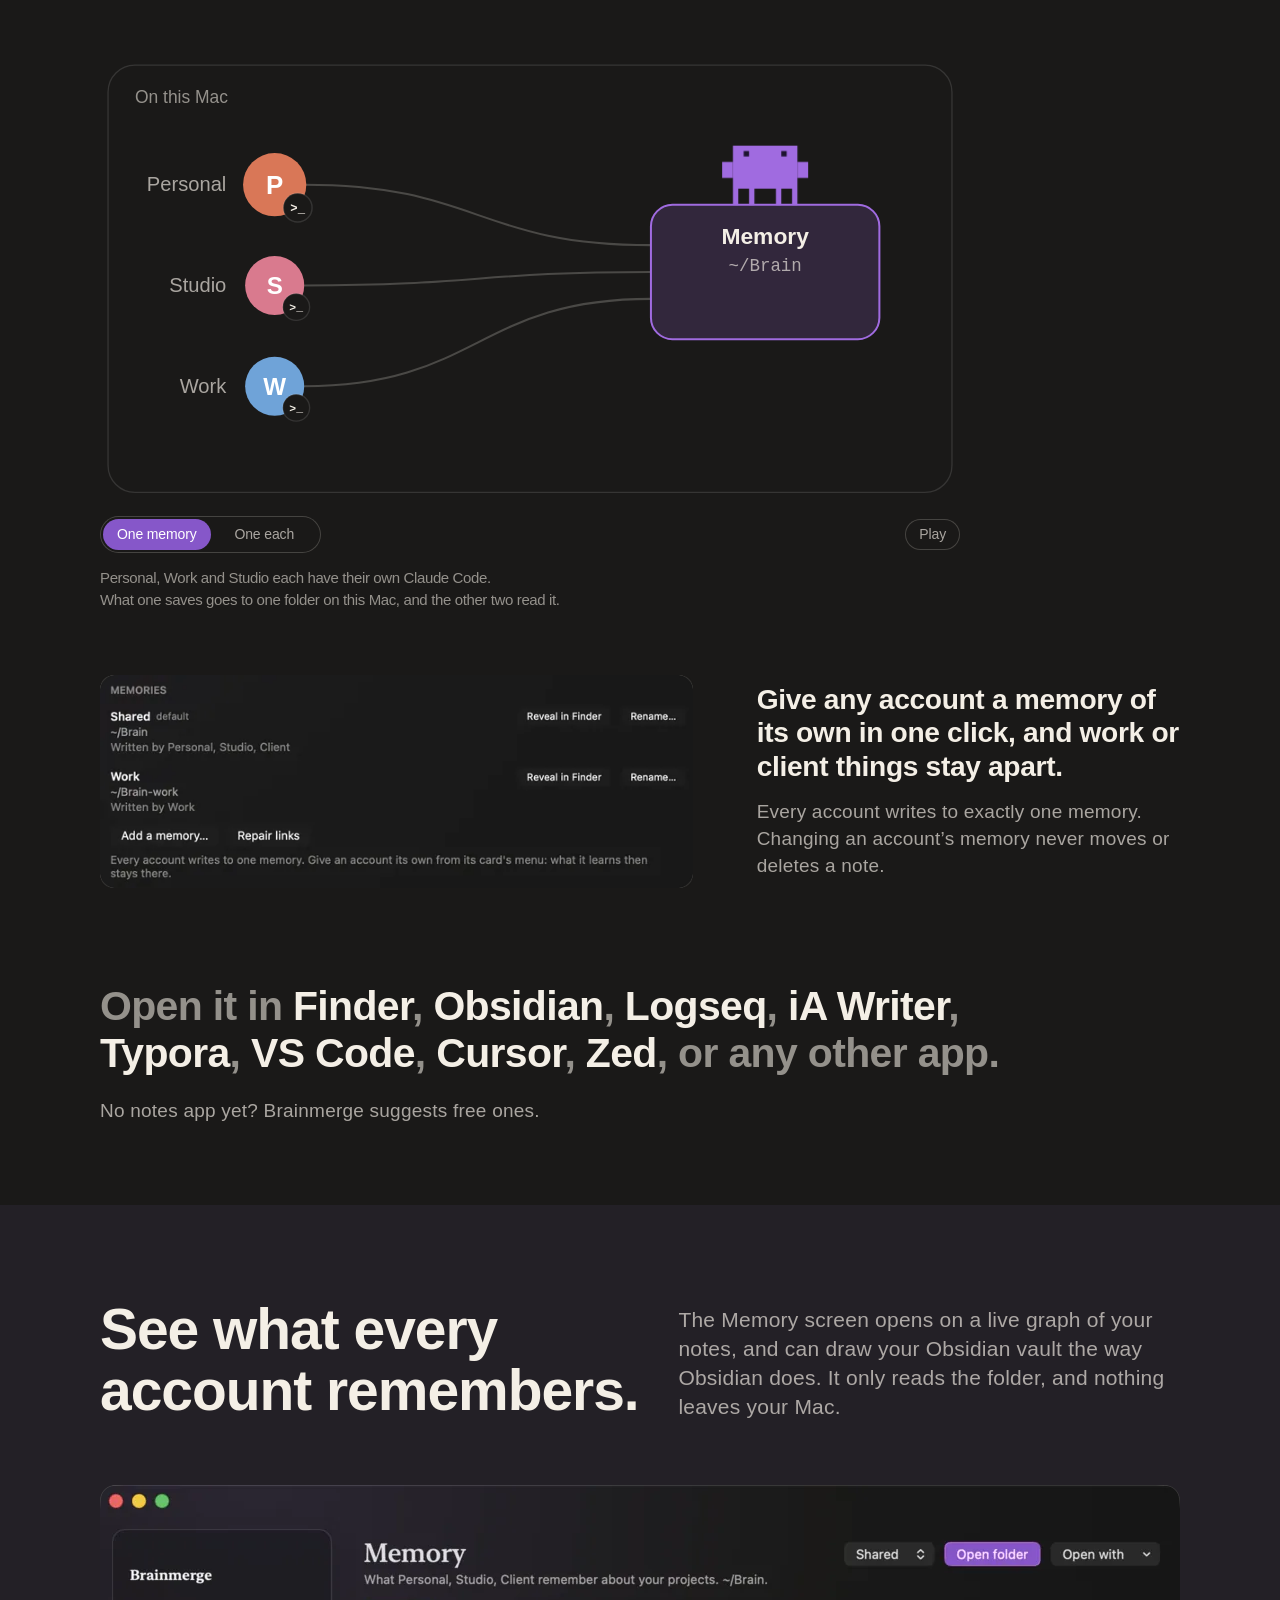
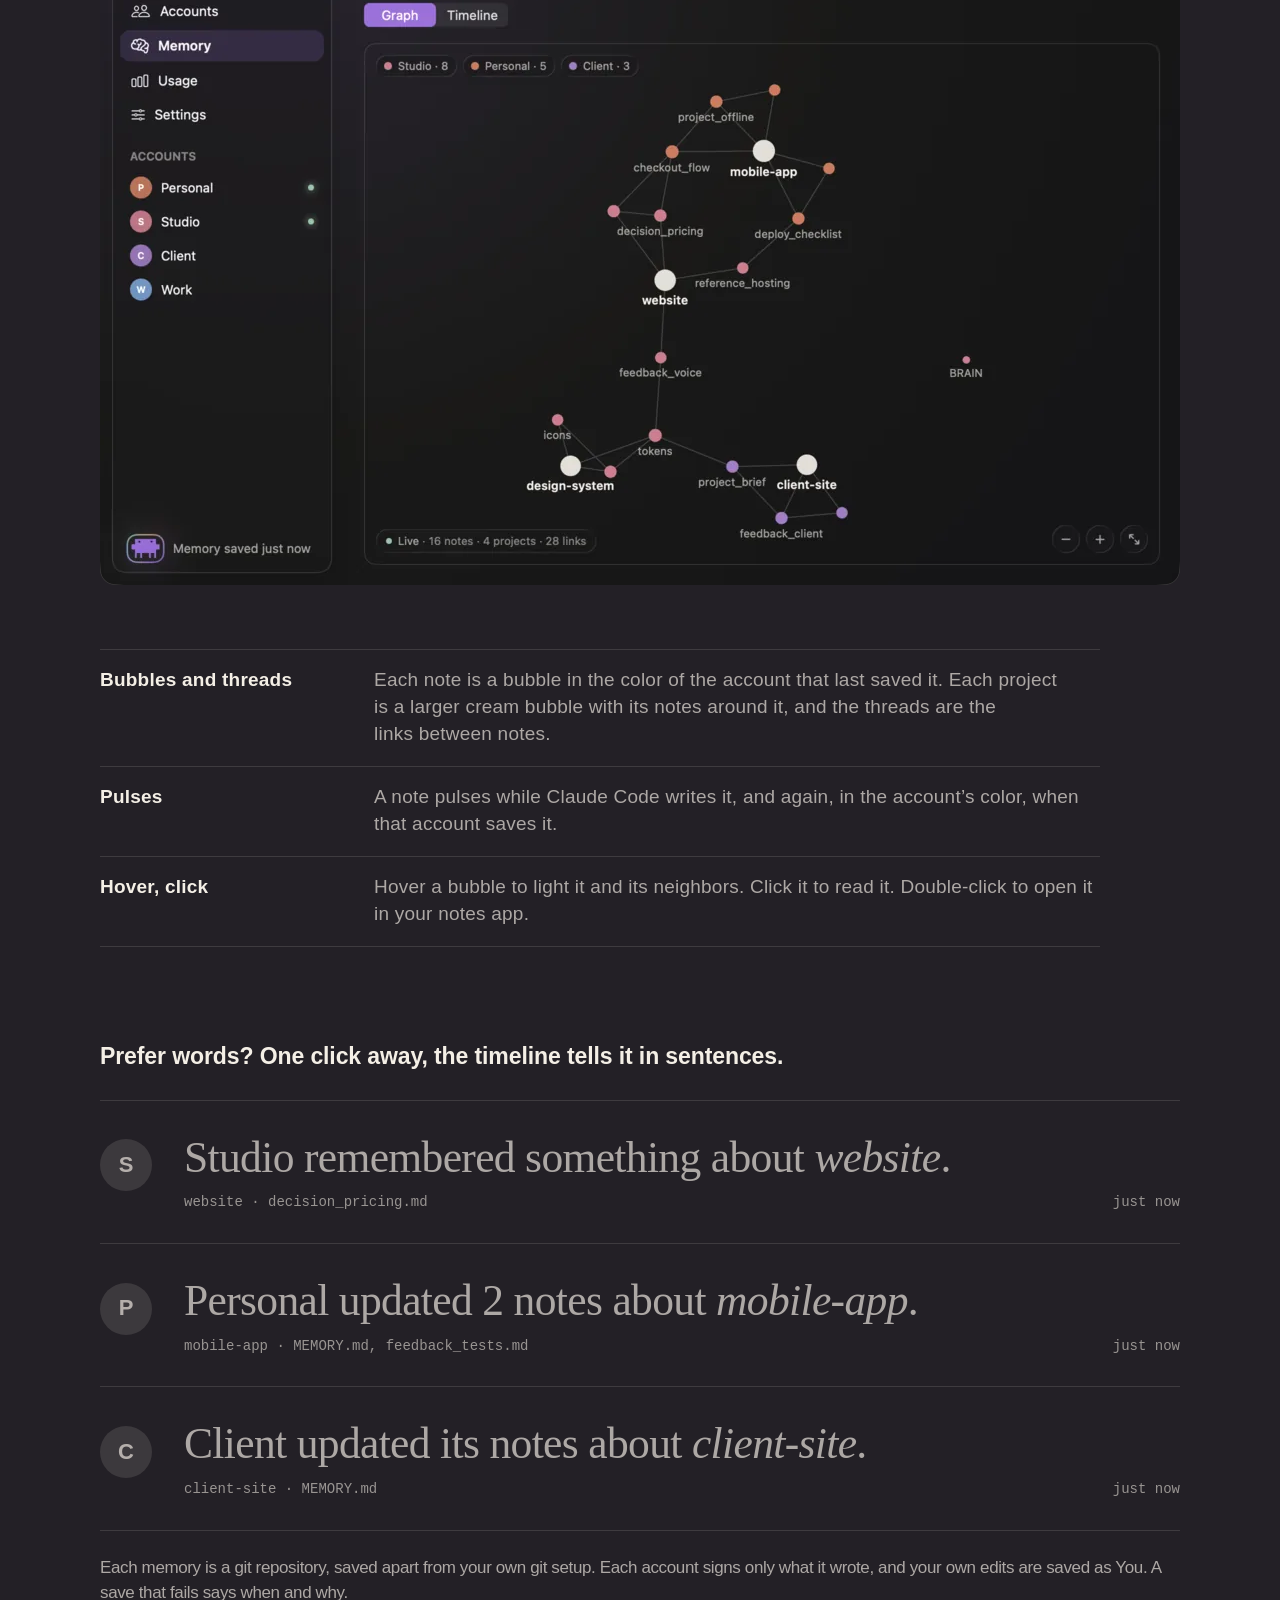
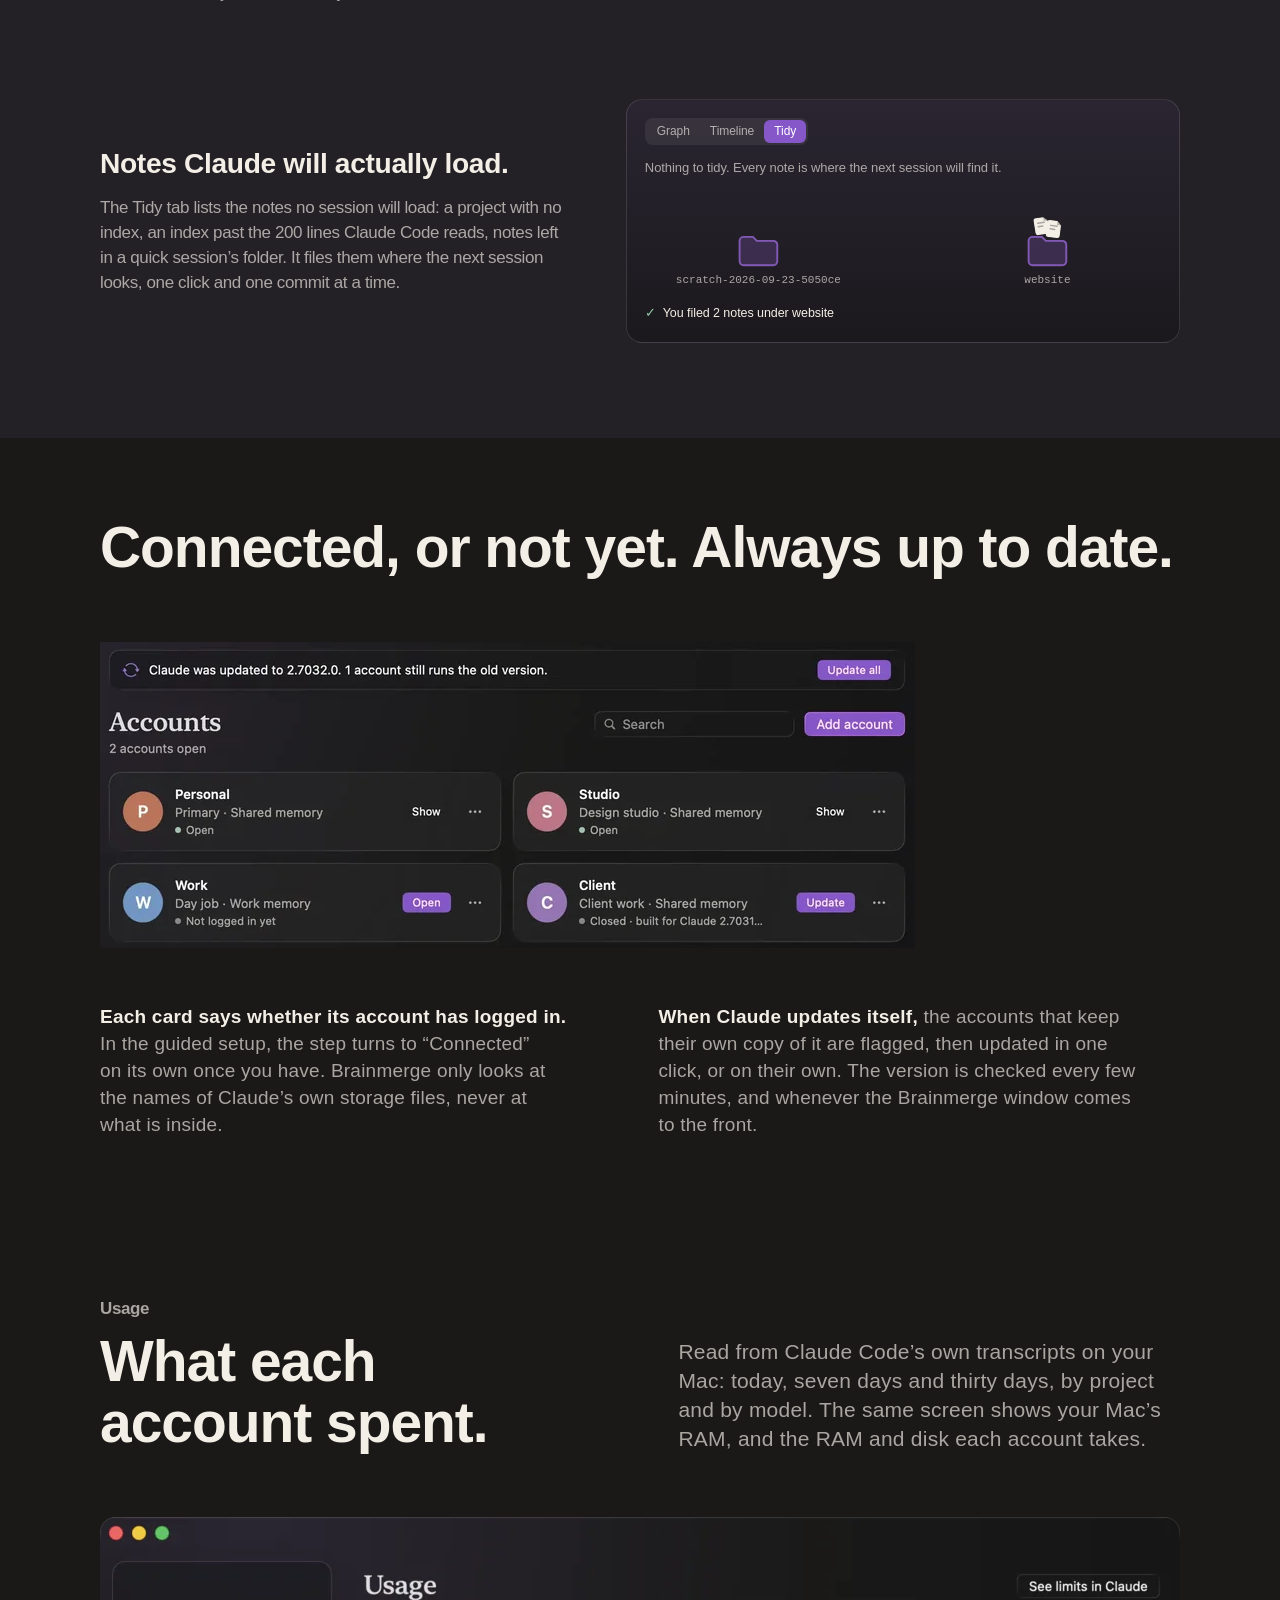
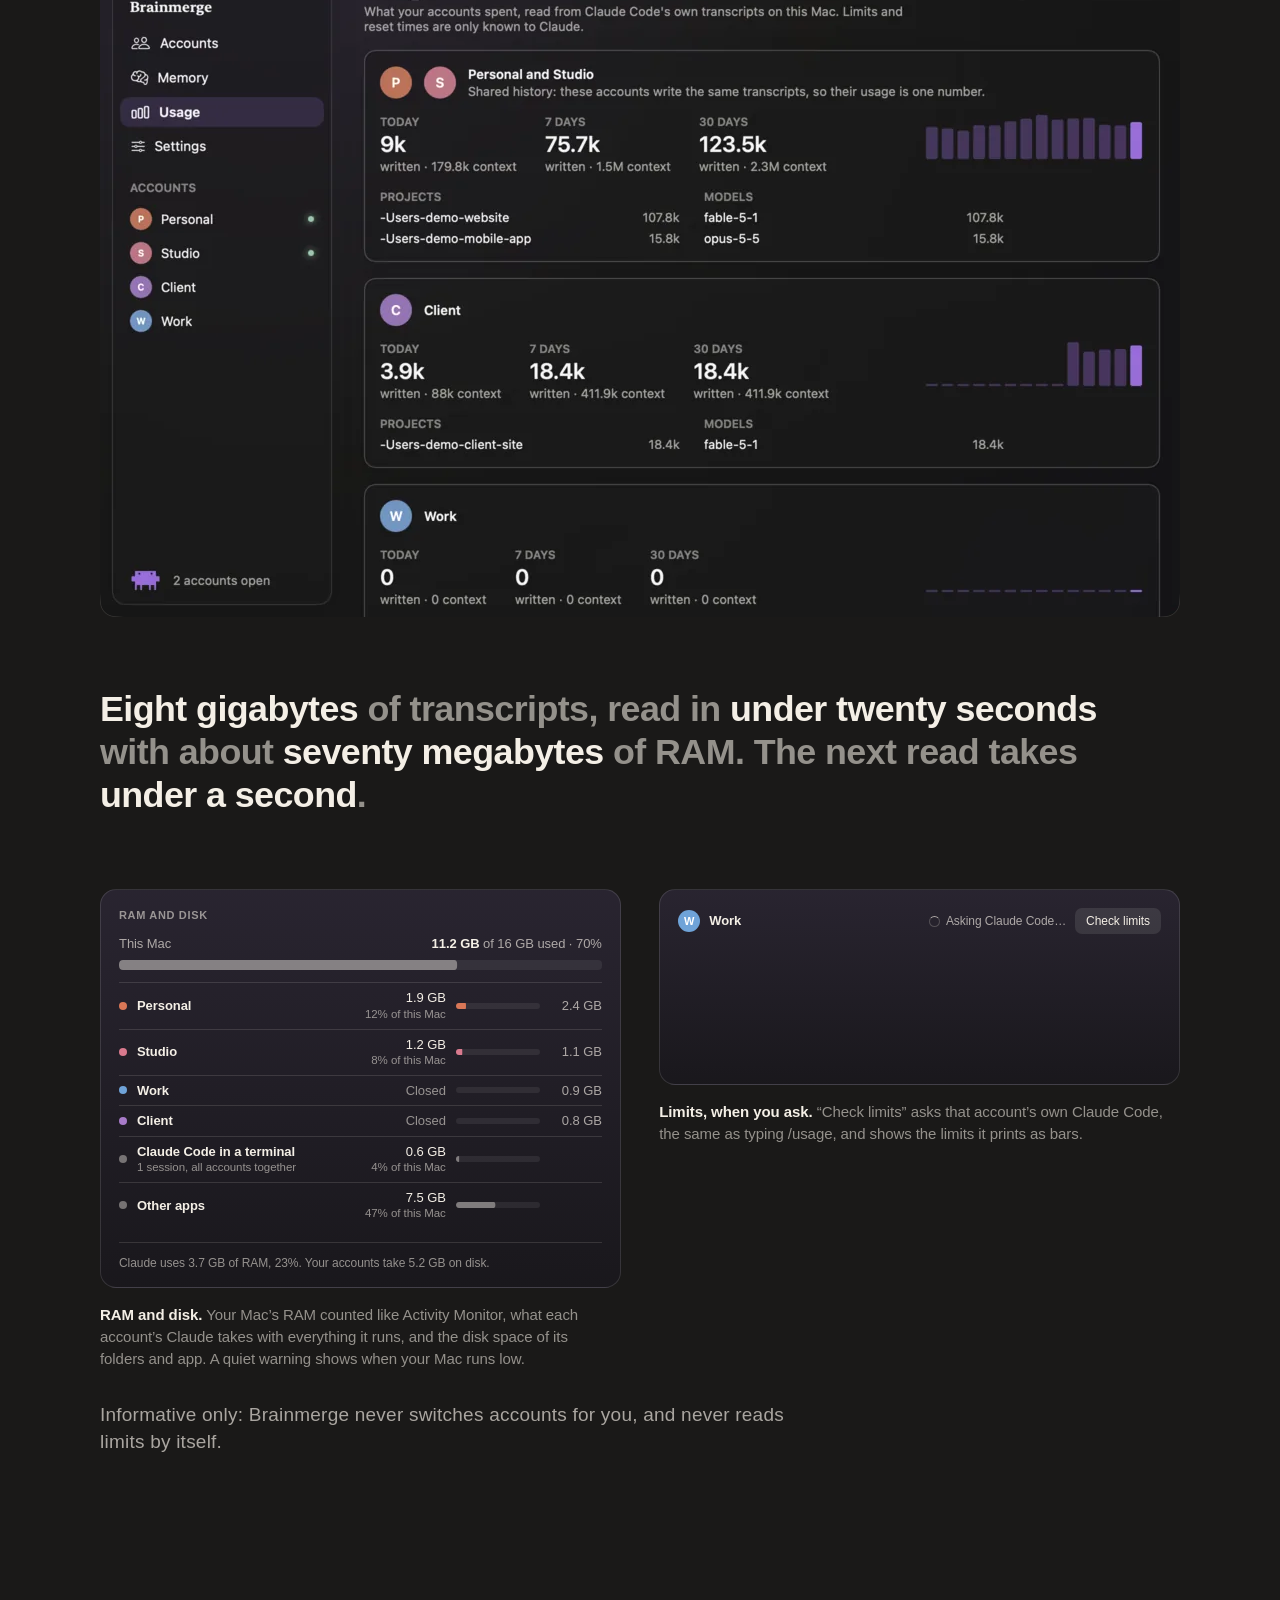
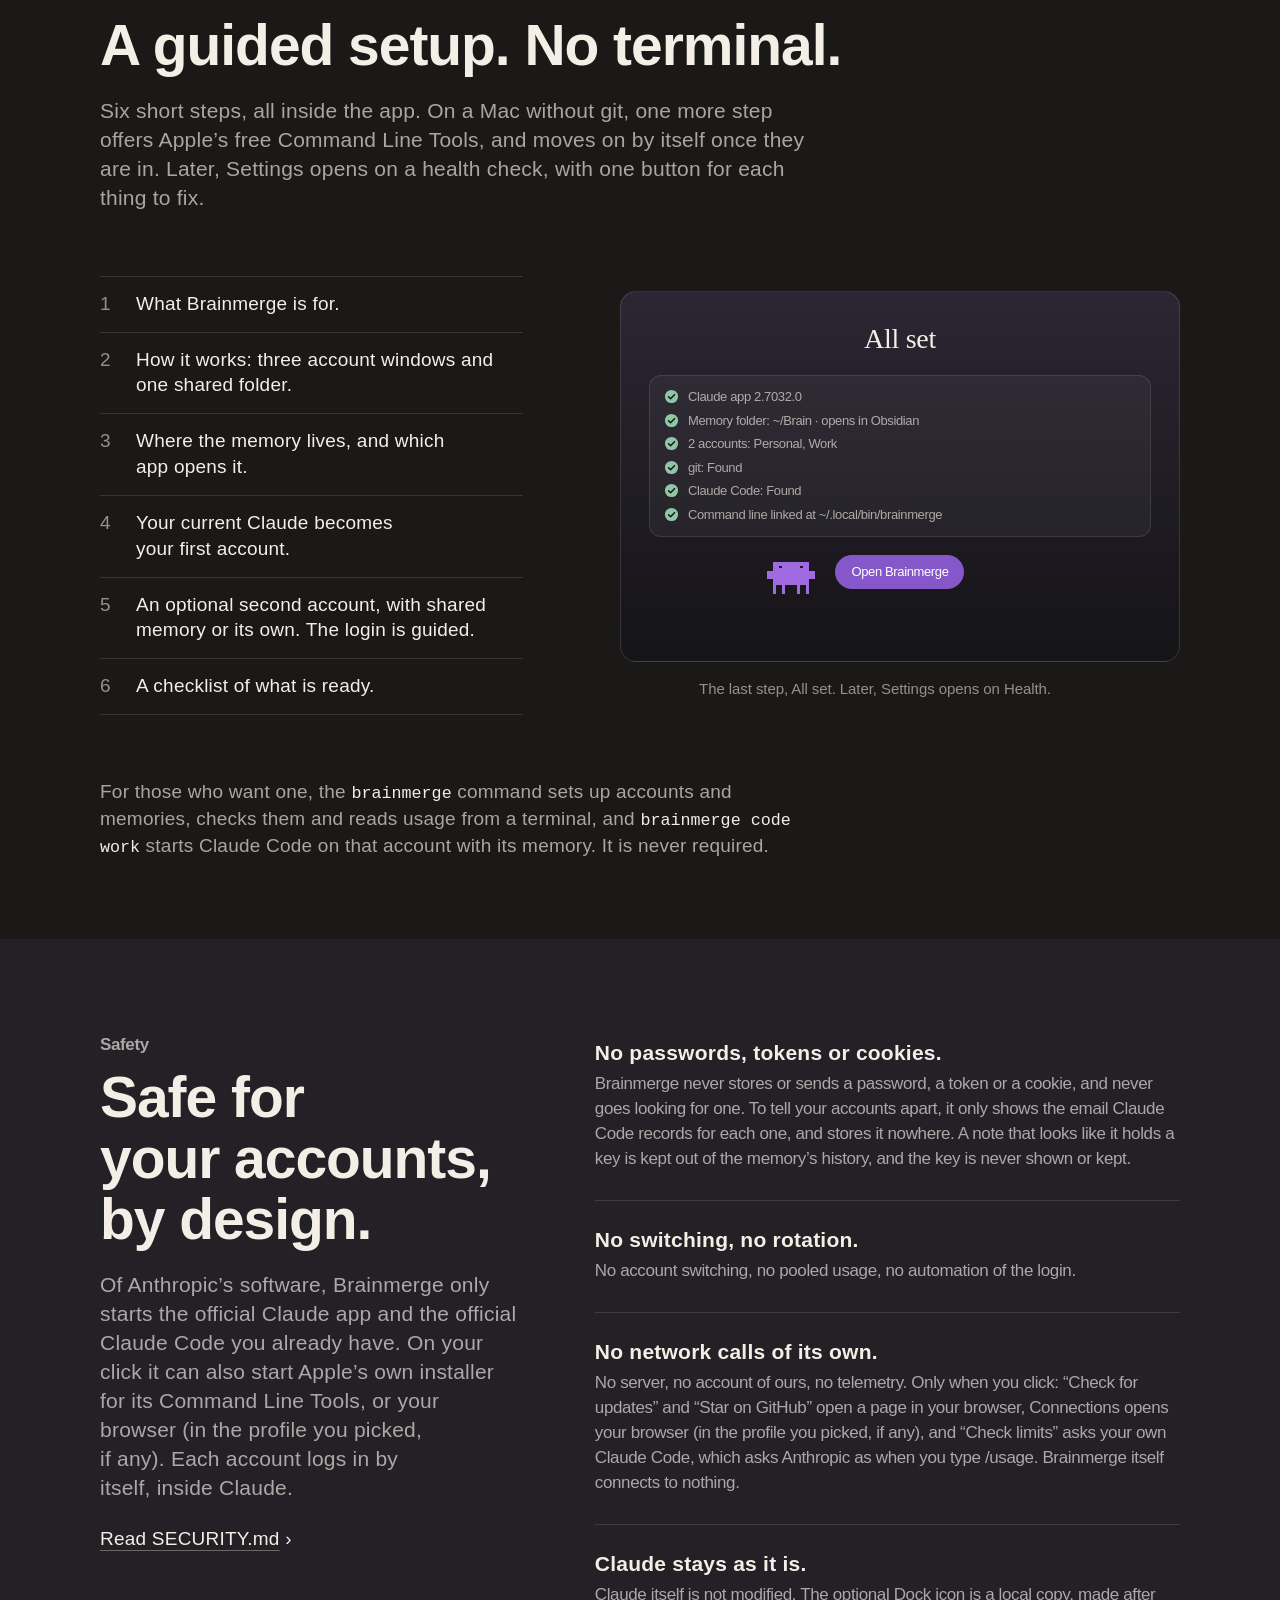
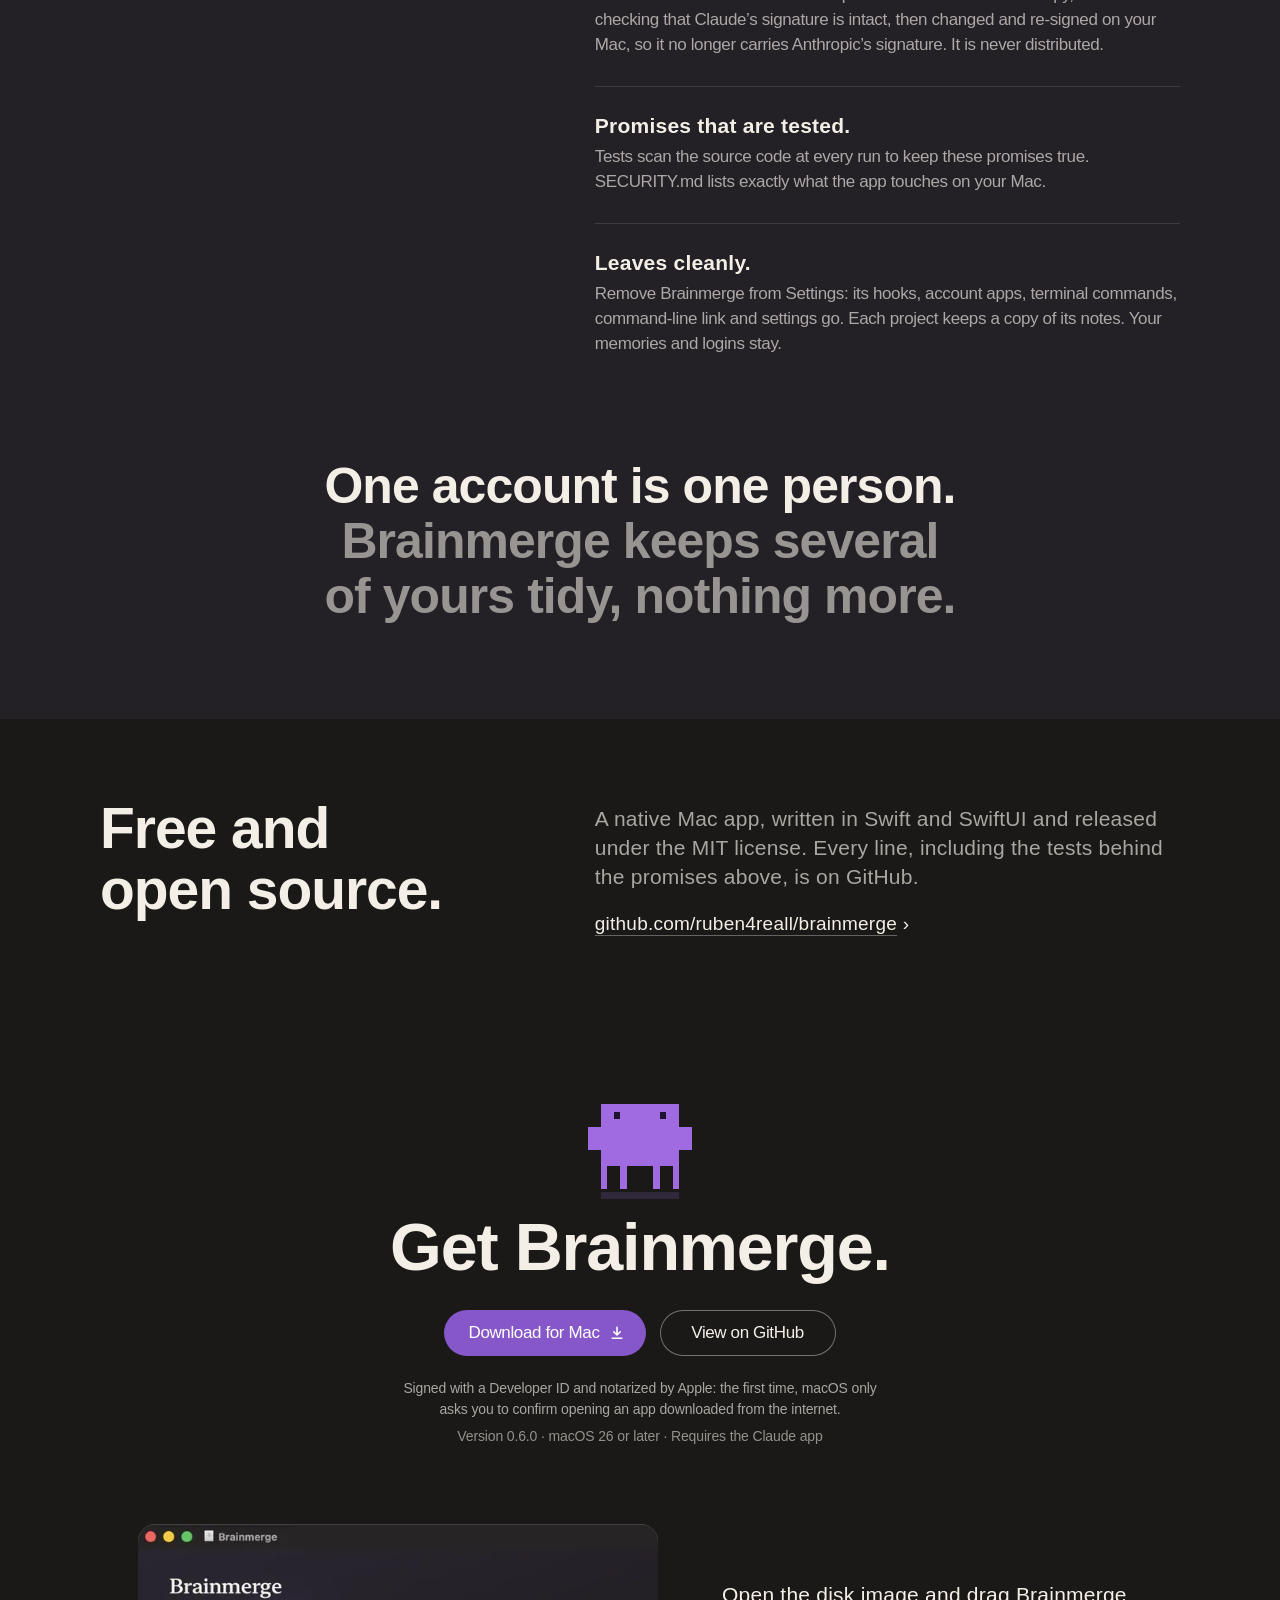
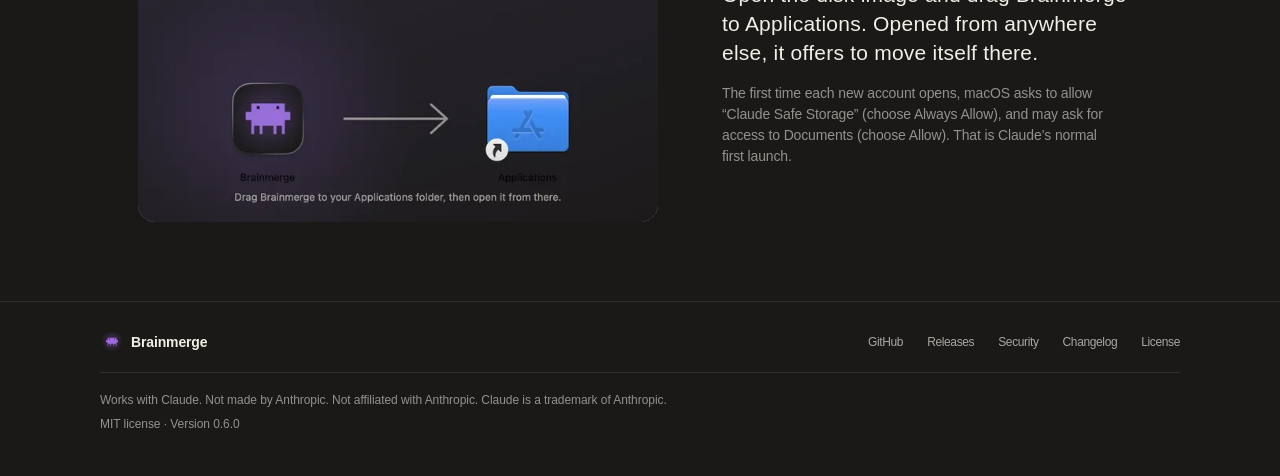
==== commit a1d088f7: "feat(site): the hero creature becomes a reading companion It assembles as the app does at launch, le" ====
--- a/site/index.html
+++ b/site/index.html
@@ -26,8 +26,10 @@
   <link rel="apple-touch-icon" href="assets/apple-touch-icon.png">
   <link rel="stylesheet" href="styles.css">
   <link rel="stylesheet" href="dock.css">
+  <link rel="stylesheet" href="companion.css">
   <script src="script.js" defer></script>
   <script src="dock.js" defer></script>
+  <script src="companion.js" defer></script>
 </head>
 <body>
   <a class="skip" href="#main">Skip to content</a>
@@ -54,24 +56,9 @@
     <!-- Hero -->
     <section class="hero" id="top" aria-labelledby="hero-title">
       <div class="wrap hero-copy">
-        <svg class="creature" viewBox="0 -3 16 15" role="img" aria-label="The Brainmerge creature, a small purple pixel figure." shape-rendering="crispEdges">
-          <rect class="cr-shadow" x="2" y="11" width="12" height="1" fill="#A06BE0" fill-opacity="0.18"/>
-          <g class="cr-hop">
-            <g class="cr-sprite">
-              <path class="cr-legs" d="M2 8h1v3H2zM5 8h1v3H5zM10 8h1v3h-1zM13 8h1v3h-1z" fill="#A06BE0"/>
-              <g class="cr-top">
-                <path d="M2 0h12v8H2z" fill="#A06BE0"/>
-                <g class="cr-arms"><path class="cr-arm-l" d="M0 3h2v3H0z" fill="#A06BE0"/><path class="cr-arm-r" d="M14 3h2v3h-2z" fill="#A06BE0"/></g>
-                <g class="cr-look">
-                  <g class="cr-eyes" fill="#1E1430">
-                    <g class="cr-open"><g class="cr-blink"><rect x="4" y="1" width="1" height="1"/><rect x="11" y="1" width="1" height="1"/></g></g>
-                    <g class="cr-shut" opacity="0"><rect x="4" y="2" width="1" height="0.35"/><rect x="11" y="2" width="1" height="0.35"/></g>
-                    <g class="cr-blink-shut" opacity="0"><rect x="4" y="2" width="1" height="0.35"/><rect x="11" y="2" width="1" height="0.35"/></g>
-                  </g>
-                </g>
-              </g>
-            </g>
-          </g>
+        <svg class="creature hero-creature" viewBox="0 -3 16 15" role="img" aria-label="The Brainmerge creature, a small purple pixel figure." shape-rendering="crispEdges">
+          <rect class="cm-shadow" x="2" y="11" width="12" height="1" fill="#A06BE0" fill-opacity="0.18"/>
+          <g class="cm-body"><path class="cm-cells" d="M2 0h12v1h-12zM2 1h12v1h-12zM2 2h12v1h-12zM0 3h16v1h-16zM0 4h16v1h-16zM0 5h16v1h-16zM2 6h12v1h-12zM2 7h12v1h-12zM2 8h1v1h-1zM5 8h1v1h-1zM10 8h1v1h-1zM13 8h1v1h-1zM2 9h1v1h-1zM5 9h1v1h-1zM10 9h1v1h-1zM13 9h1v1h-1zM2 10h1v1h-1zM5 10h1v1h-1zM10 10h1v1h-1zM13 10h1v1h-1z" fill="#A06BE0"/><g class="cm-eyes" fill="#1E1430"><rect x="4" y="1" width="1" height="1"/><rect x="11" y="1" width="1" height="1"/></g></g>
         </svg>
         <p class="hero-name">Brainmerge</p>
         <h1 id="hero-title">Every Claude account,<br class="br-wide"> side by&nbsp;side.</h1>
--- a/site/styles.css
+++ b/site/styles.css
@@ -401,14 +401,6 @@
   cursor: default;
   -webkit-tap-highlight-color: transparent;
 }
-/* In an SVG, px in a transform are grid cells. The origin is the middle of the feet. */
-.creature .cr-hop,
-.creature .cr-sprite,
-.creature .cr-shadow {
-  transform-box: view-box;
-  transform-origin: 8px 11px;
-}
-.creature .cr-shadow { opacity: 0; }
 .hero-name {
   margin-bottom: 12px;
   font-size: 21px;
@@ -1784,8 +1776,8 @@
   .btn-dl.is-going .dl-arrow { animation: dl-drop 520ms 1; }
 
   /* The page arrives: the name, the headline, the sentence, the buttons, then the screenshot, in reading order, while
-     the creature sleeps; it wakes once they have landed (below). The screenshot starts barely visible, never blank. */
-  .hero-name,
+     the creature assembles (companion.js, which also brings in the name as the app's wordmark). The screenshot starts
+     barely visible, never blank. */
   .hero h1,
   .hero-sub,
   .hero .actions,
@@ -1795,8 +1787,6 @@
   .hero .actions { animation-delay: 180ms; }
   .hero-fine { animation-delay: 240ms; }
   .hero-shot { animation: shot-in var(--t-shot) var(--ease-out) 280ms both; }
-  /* The creature, from the start: asleep, it only settles in. */
-  .hero .creature { animation: sleep-in var(--t-page) var(--ease-out) both; }
 
   /* Reveals: readable before they stop moving. A batch that arrives together rises in reading order (--d, set by
      script.js); a group's children follow each other 60 ms apart. */
@@ -1995,28 +1985,6 @@
     .js .dock-stage.is-in .dock:hover .acc-s .tip { animation: none; }
   }
 
-  /* The hero creature wakes up: a sleepy double blink, a crouch, a hop with squash and stretch, a wave.
-     Limbs and eyes move in whole cells; only the body's squash and stretch is eased. 1.88 s after a 400 ms wait. */
-  .hero .creature .cr-open { animation: cr-wake-open 1880ms step-end 400ms 1 both; }
-  .hero .creature .cr-shut { animation: cr-wake-shut 1880ms step-end 400ms 1 both; }
-  .hero .creature .cr-sprite { animation: cr-wake-sprite 1880ms linear 400ms 1 both; }
-  .hero .creature .cr-top { animation: cr-wake-top 1880ms step-end 400ms 1 both; }
-  .hero .creature .cr-arms { animation: cr-wake-arms 1880ms step-end 400ms 1 both; }
-  .hero .creature .cr-arm-r { animation: cr-wake-wave 1880ms step-end 400ms 1 both; }
-  .hero .creature .cr-shadow { animation: cr-wake-shadow 1880ms linear 400ms 1 both; }
-  /* Then it blinks once and looks around once, in whole cells, and stays still: 4.6 s after load in all.
-     No breathing: pixel art never breathes by scale, and nothing on the page moves for more than 5 s. */
-  .hero .creature .cr-eyes { animation: cr-glance 1800ms step-end 2800ms 1; }
-  .hero .creature .cr-blink { animation: cr-blink 1800ms step-end 2800ms 1; }
-  .hero .creature .cr-blink-shut { animation: cr-blink-shut 1800ms step-end 2800ms 1; }
-  /* Awake, it looks toward the reader's pointer, a whole cell at a time (script.js), and down at Download when the
-     button has the pointer or the keyboard's focus. */
-  .hero .creature .cr-look { transform: translate(var(--gx, 0px), var(--gy, 0px)); }
-  .hero .creature.gx-l { --gx: -1px; }
-  .hero .creature.gx-r { --gx: 1px; }
-  .hero .creature.gy-d,
-  .hero .creature.is-looking { --gy: 1px; }
-
   /* The 404: the creature looks left, then right, once. */
   .lost .creature .cr-eyes { animation: cr-lost 1400ms step-end 600ms 1; }
 
@@ -2037,9 +2005,6 @@
 @keyframes shot-in {
   from { opacity: 0.01; transform: translateY(28px) scale(0.98); }
 }
-@keyframes sleep-in {
-  from { opacity: 0; transform: translateY(6px); }
-}
 /* Down into the tray (gravity), gone; a new arrow comes down from above and settles. */
 @keyframes dl-drop {
   0% { transform: none; opacity: 1; animation-timing-function: cubic-bezier(0.55, 0, 1, 0.45); }
@@ -2096,71 +2061,6 @@
   88%, 100% { transform: none; }
 }
 
-/* Wake-up beats, in ms after the wait: 200 open, 320 shut, 440 open, 600 crouch, 720 take off, 880 apex,
-   1080 land, 1200 rebound, 1320 still, 1400 to 1760 wave. Percentages are of 1880 ms. */
-@keyframes cr-wake-open {
-  0% { opacity: 0; }
-  10.64% { opacity: 1; }
-  17.02% { opacity: 0; }
-  23.4%, 100% { opacity: 1; }
-}
-@keyframes cr-wake-shut {
-  0% { opacity: 1; }
-  10.64% { opacity: 0; }
-  17.02% { opacity: 1; }
-  23.4%, 100% { opacity: 0; }
-}
-@keyframes cr-wake-sprite {
-  0%, 31.91% { transform: none; animation-timing-function: cubic-bezier(0.23, 1, 0.32, 1); }
-  38.3% { transform: scale(1.08, 0.9); animation-timing-function: cubic-bezier(0.23, 1, 0.32, 1); }
-  46.81% { transform: translateY(-3px) scale(0.94, 1.07); animation-timing-function: cubic-bezier(0.33, 0, 0.67, 1); }
-  51.06% { transform: translateY(-3.2px); animation-timing-function: cubic-bezier(0.55, 0, 1, 0.45); }
-  57.45% { transform: scale(1.1, 0.88); animation-timing-function: cubic-bezier(0.23, 1, 0.32, 1); }
-  63.83% { transform: scale(0.97, 1.03); animation-timing-function: cubic-bezier(0.45, 0, 0.55, 1); }
-  70.21%, 100% { transform: none; }
-}
-@keyframes cr-wake-top {
-  0% { transform: none; }
-  31.91% { transform: translateY(1px); }
-  46.81% { transform: none; }
-  57.45% { transform: translateY(1px); }
-  63.83%, 100% { transform: none; }
-}
-@keyframes cr-wake-arms {
-  0% { transform: none; }
-  46.81% { transform: translateY(-1px); }
-  57.45%, 100% { transform: none; }
-}
-@keyframes cr-wake-wave {
-  0% { transform: none; }
-  74.47% { transform: translateY(-1px); }
-  80.85% { transform: none; }
-  87.23% { transform: translateY(-1px); }
-  93.62%, 100% { transform: none; }
-}
-@keyframes cr-wake-shadow {
-  0%, 31.91% { opacity: 0; transform: none; }
-  38.3% { opacity: 1; transform: none; }
-  46.81%, 51.06% { opacity: 0.55; transform: scaleX(0.75); }
-  57.45% { opacity: 1; transform: scaleX(1.05); }
-  70.21%, 100% { opacity: 0; transform: none; }
-}
-/* The idle, in ms after its 2.8 s delay (percentages of 1800 ms): a 120 ms blink at 0, eyes one cell left
-   600 to 1100, one cell right 1100 to 1600, home. */
-@keyframes cr-glance {
-  0% { transform: none; }
-  33.33% { transform: translateX(-1px); }
-  61.11% { transform: translateX(1px); }
-  88.89%, 100% { transform: none; }
-}
-@keyframes cr-blink {
-  0% { opacity: 0; }
-  6.67%, 100% { opacity: 1; }
-}
-@keyframes cr-blink-shut {
-  0% { opacity: 1; }
-  6.67%, 100% { opacity: 0; }
-}
 @keyframes cr-lost {
   0% { transform: none; }
   30% { transform: translateX(-1px); }
--- a/site/companion.css
+++ b/site/companion.css
@@ -0,0 +1,81 @@
+/* The reading companion (companion.js): the hero creature, its perch in a corner, and its wordmark. */
+
+:root { --cm-u: 4px; }
+@media (max-width: 600px) {
+  :root { --cm-u: 3px; }
+}
+
+/* The hero creature: its drawing only, so its box never changes. Away on its perch, the hero keeps its place empty. */
+.hero-creature.is-away .cm-body,
+.hero-creature.is-away .cm-shadow,
+.hero-creature.is-away .cm-sprites { opacity: 0; }
+
+/* The companion's layer: one creature, 16 by 12 cells (the grid and its shadow row), placed by its feet. */
+.companion {
+  position: fixed;
+  left: 0;
+  top: 0;
+  z-index: 40;
+  width: calc(16 * var(--cm-u));
+  height: calc(12 * var(--cm-u));
+  transform-origin: calc(8 * var(--cm-u)) calc(11 * var(--cm-u));
+  pointer-events: none;
+  opacity: 0;
+  visibility: hidden;
+  /* Out of the way at once (something to read came under it), back gently. */
+  transition: opacity var(--t-quick, 150ms) var(--ease-color, ease), visibility 0s linear var(--t-quick, 150ms);
+}
+.companion.is-on {
+  opacity: 1;
+  visibility: visible;
+  transition: opacity var(--t-base, 220ms) var(--ease-out, ease-out), visibility 0s;
+}
+.companion.is-instant { transition: none; }
+.companion .cm-svg {
+  display: block;
+  width: 100%;
+  height: 100%;
+  overflow: visible;
+}
+/* Only its drawn cells take a click: the rest of the corner stays the page's. */
+.companion.is-on .cm-body { pointer-events: visiblePainted; }
+
+/* The perches: invisible boxes the size of the companion, in the corners, inside the safe areas. Bottom left on wide
+   screens (the app's sidebar footer), bottom right on phones, where the thumb is not. */
+.cm-perch {
+  position: fixed;
+  bottom: max(18px, env(safe-area-inset-bottom));
+  width: calc(16 * var(--cm-u));
+  height: calc(12 * var(--cm-u));
+  visibility: hidden;
+  pointer-events: none;
+}
+.cm-perch-a { left: max(22px, env(safe-area-inset-left)); }
+.cm-perch-b { right: max(22px, env(safe-area-inset-right)); }
+@media (max-width: 600px) {
+  .cm-perch { bottom: max(14px, env(safe-area-inset-bottom)); }
+  .cm-perch-a { left: auto; right: max(14px, env(safe-area-inset-right)); }
+  .cm-perch-b { right: auto; left: max(14px, env(safe-area-inset-left)); }
+}
+
+/* Before companion.js takes over, the hero creature and its wordmark wait unseen: the launch starts from nothing, as the
+   app's does. If the script never comes, they show after 2.5 s. With Reduce Motion they are simply there. */
+@media (scripting: enabled) and (prefers-reduced-motion: no-preference) {
+  .hero-creature:not(.is-live) { animation: cm-failsafe 1ms linear 2500ms both; }
+  html:not(.cm-ready) .hero .hero-name { animation: cm-failsafe 1ms linear 2500ms both; }
+  /* The launch's wordmark: it rises 8 px as it comes in, from 0.52 s over 0.40 s (LaunchDirector.splash). */
+  .cm-intro .hero .hero-name { animation: cm-wordmark 400ms var(--ease-out) 520ms both; }
+  .cm-no-intro .hero .hero-name { animation: rise-in var(--t-rise) var(--ease-out) both; }
+}
+
+@keyframes cm-failsafe {
+  from { opacity: 0; }
+  to { opacity: 1; }
+}
+@keyframes cm-wordmark {
+  from { opacity: 0; transform: translateY(8px); }
+}
+
+@media print {
+  .companion, .cm-perch { display: none; }
+}
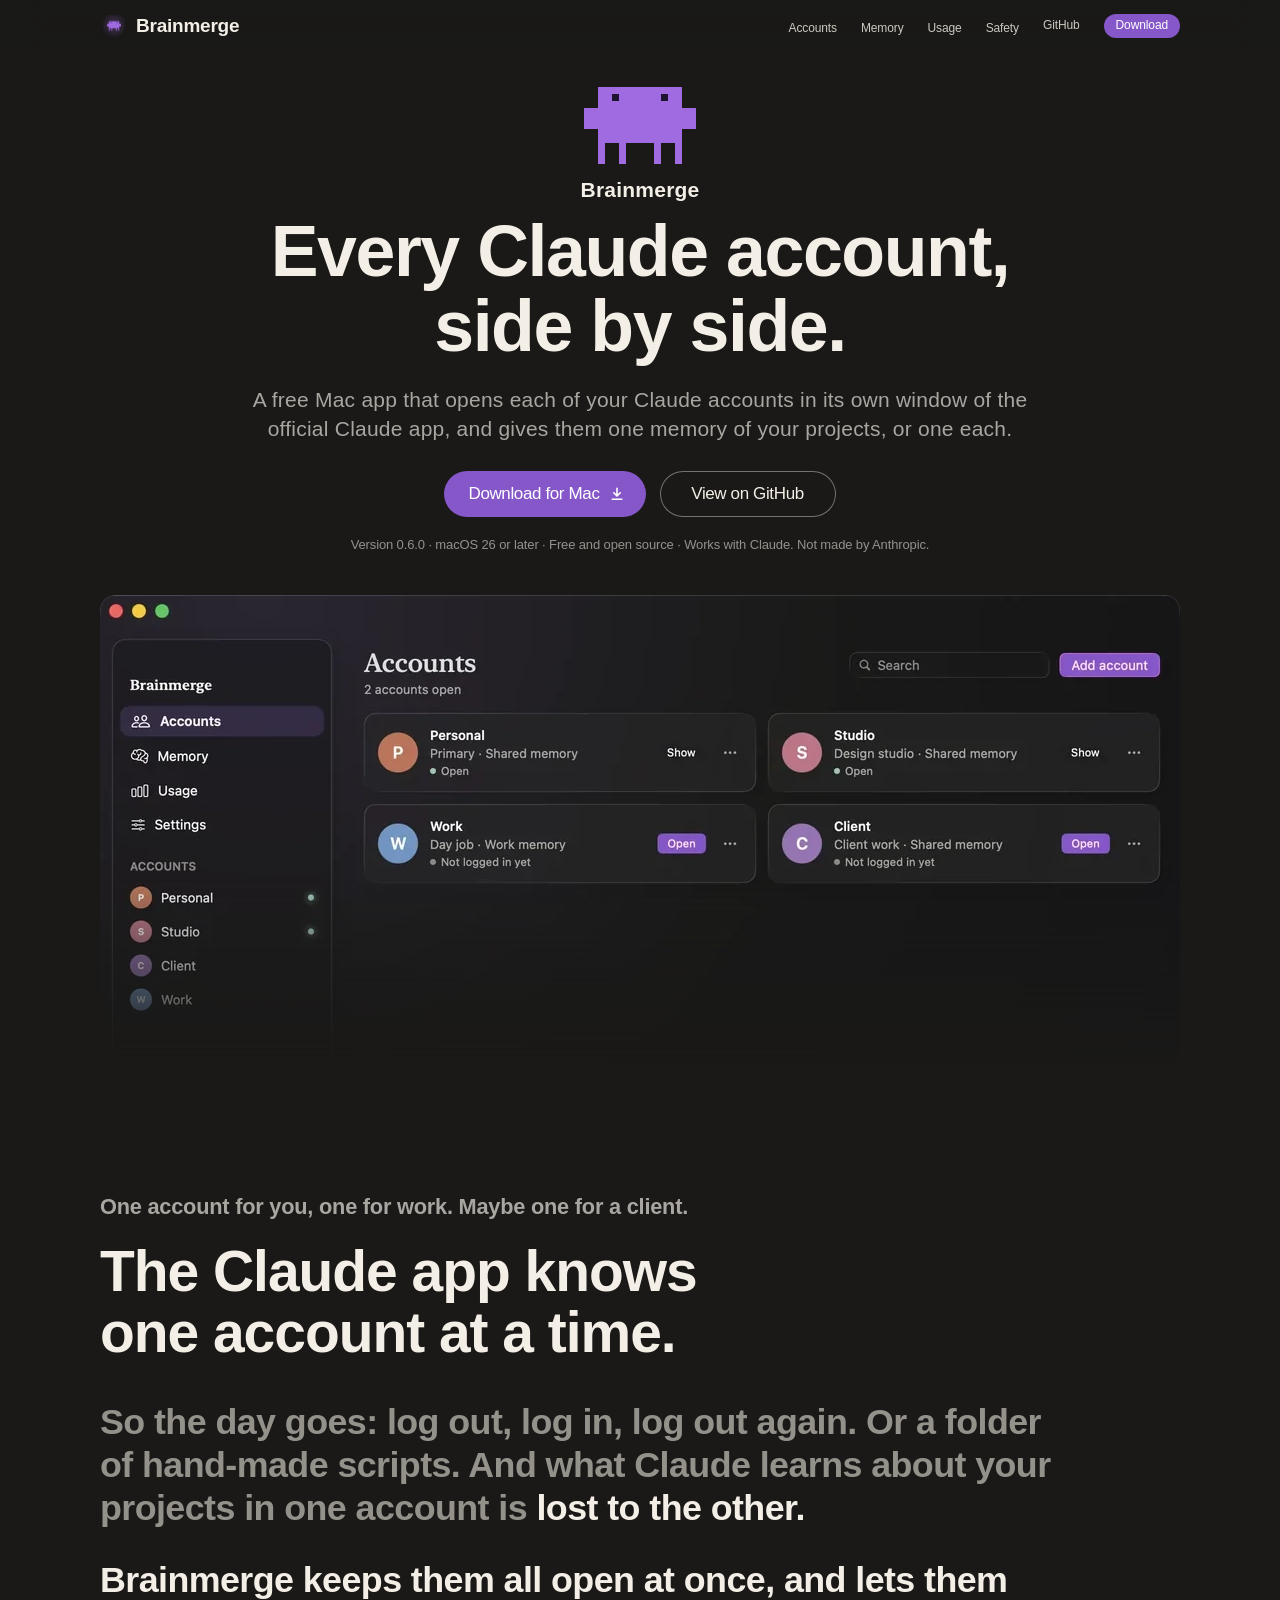
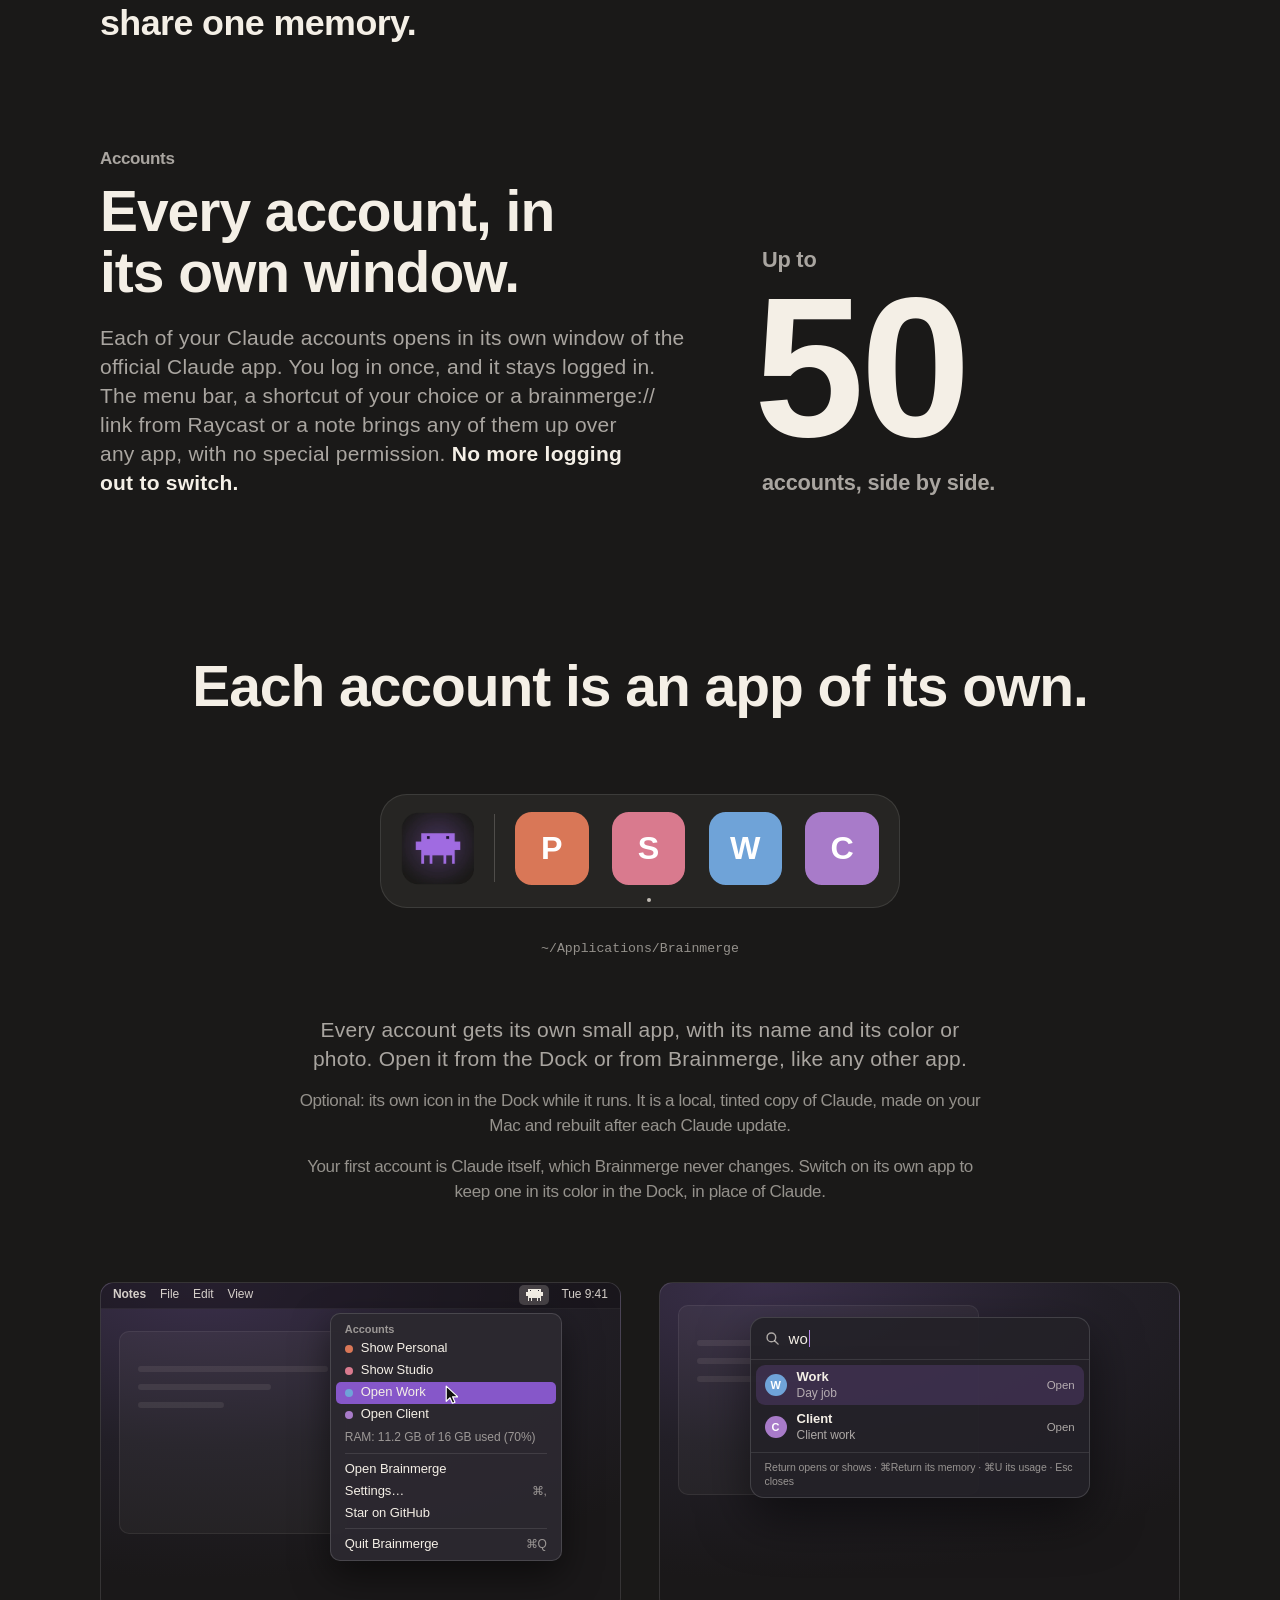
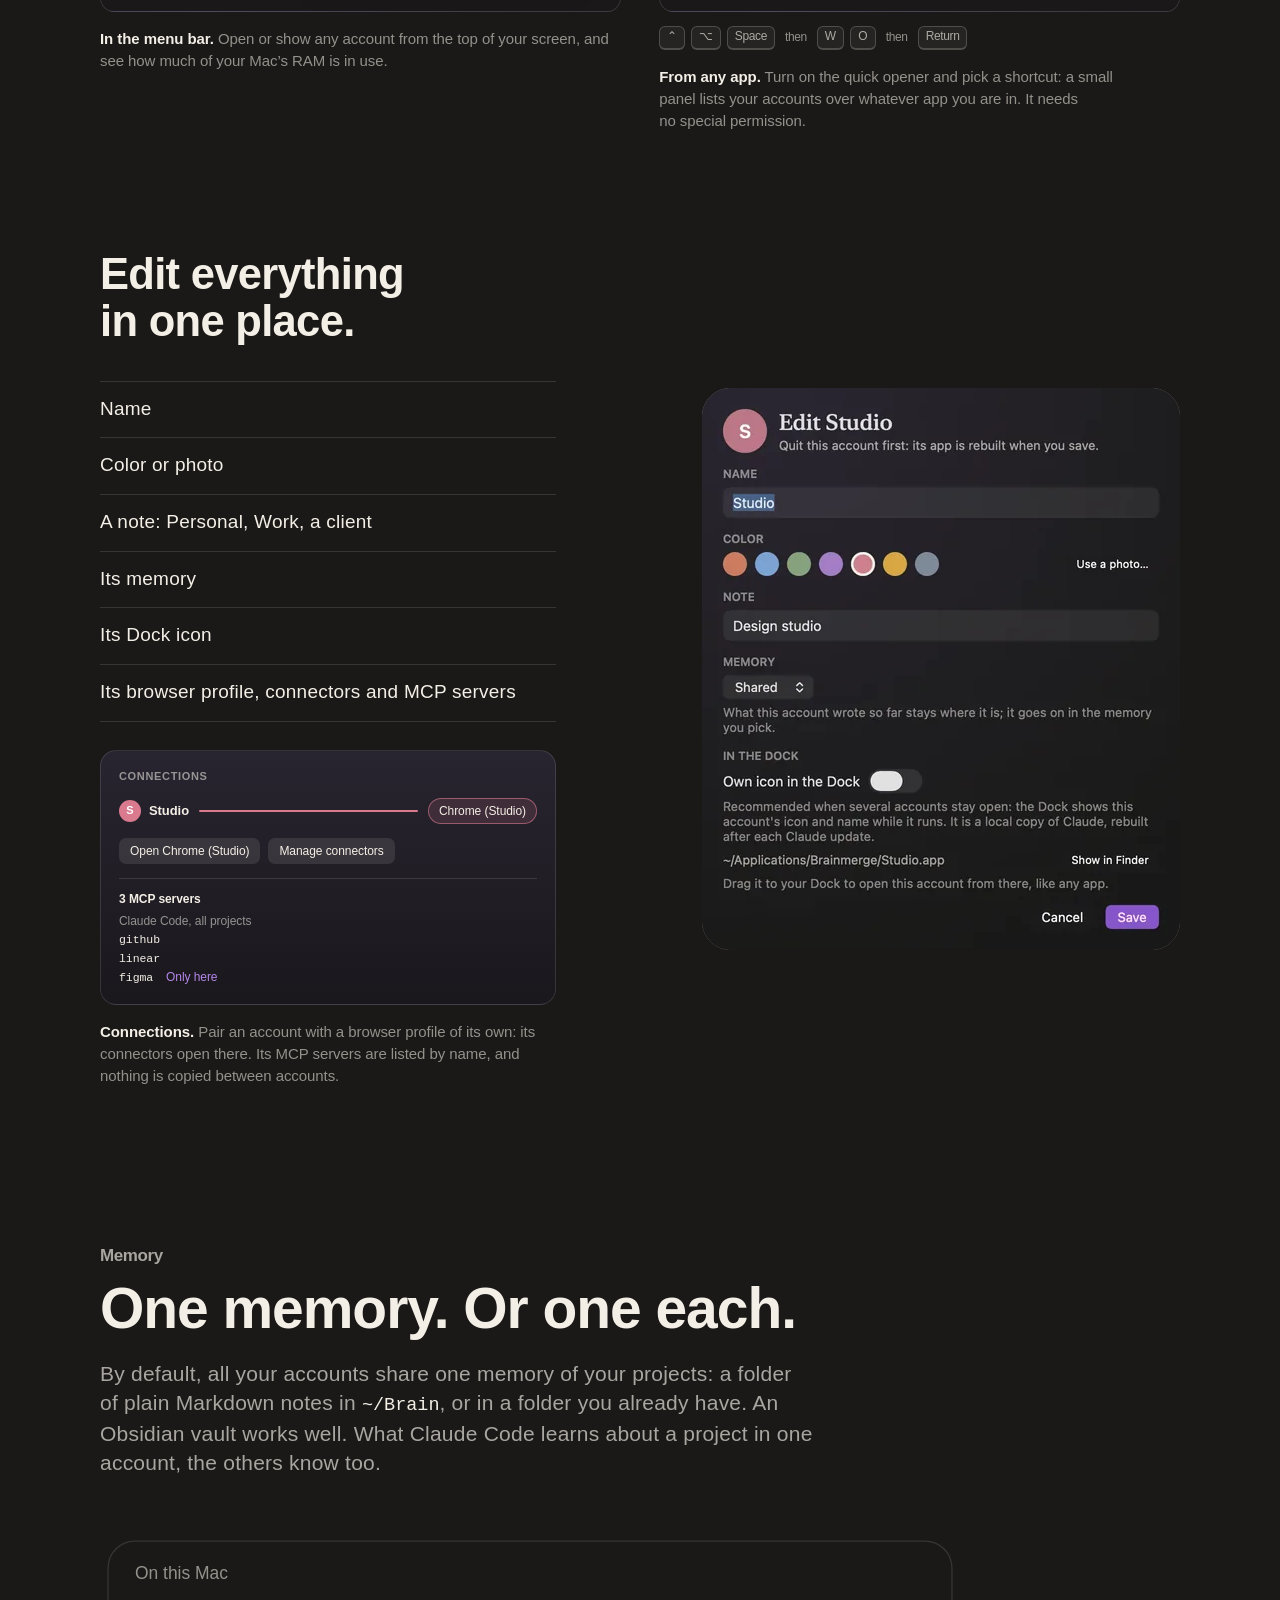
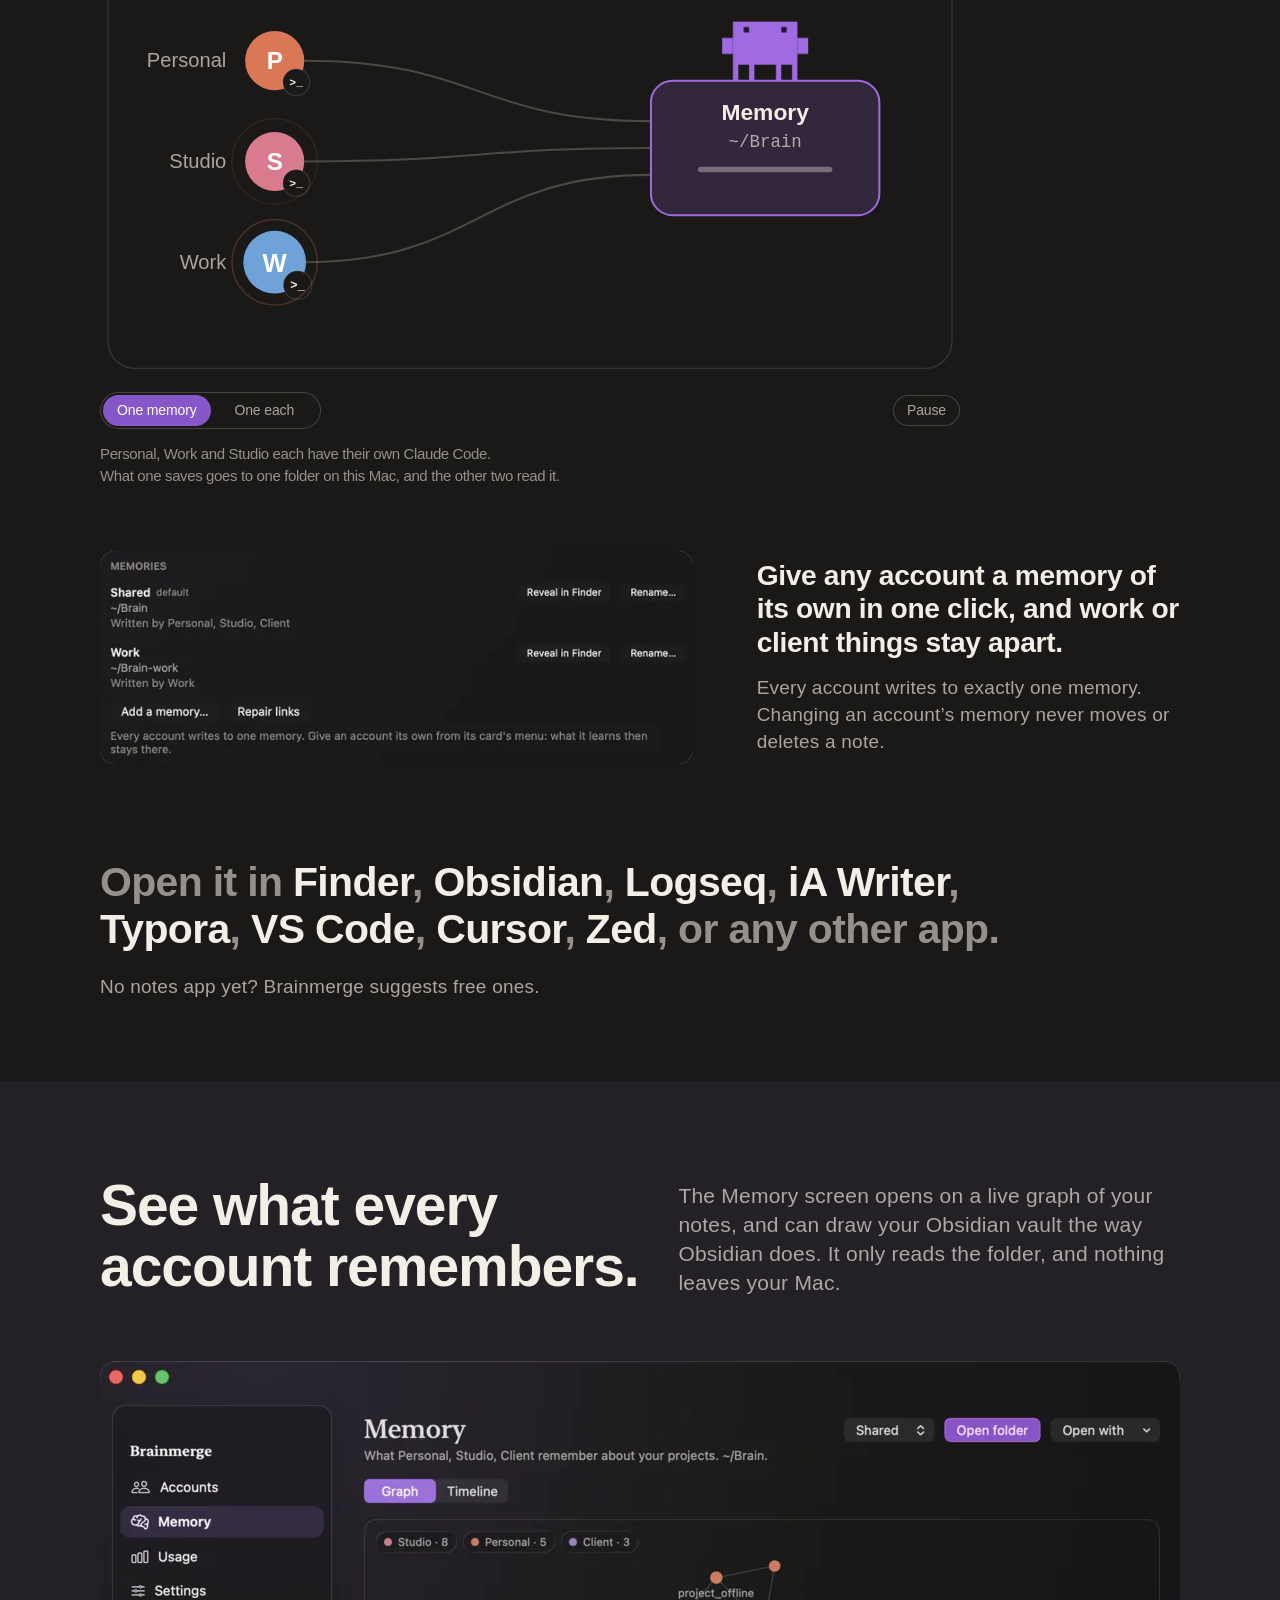
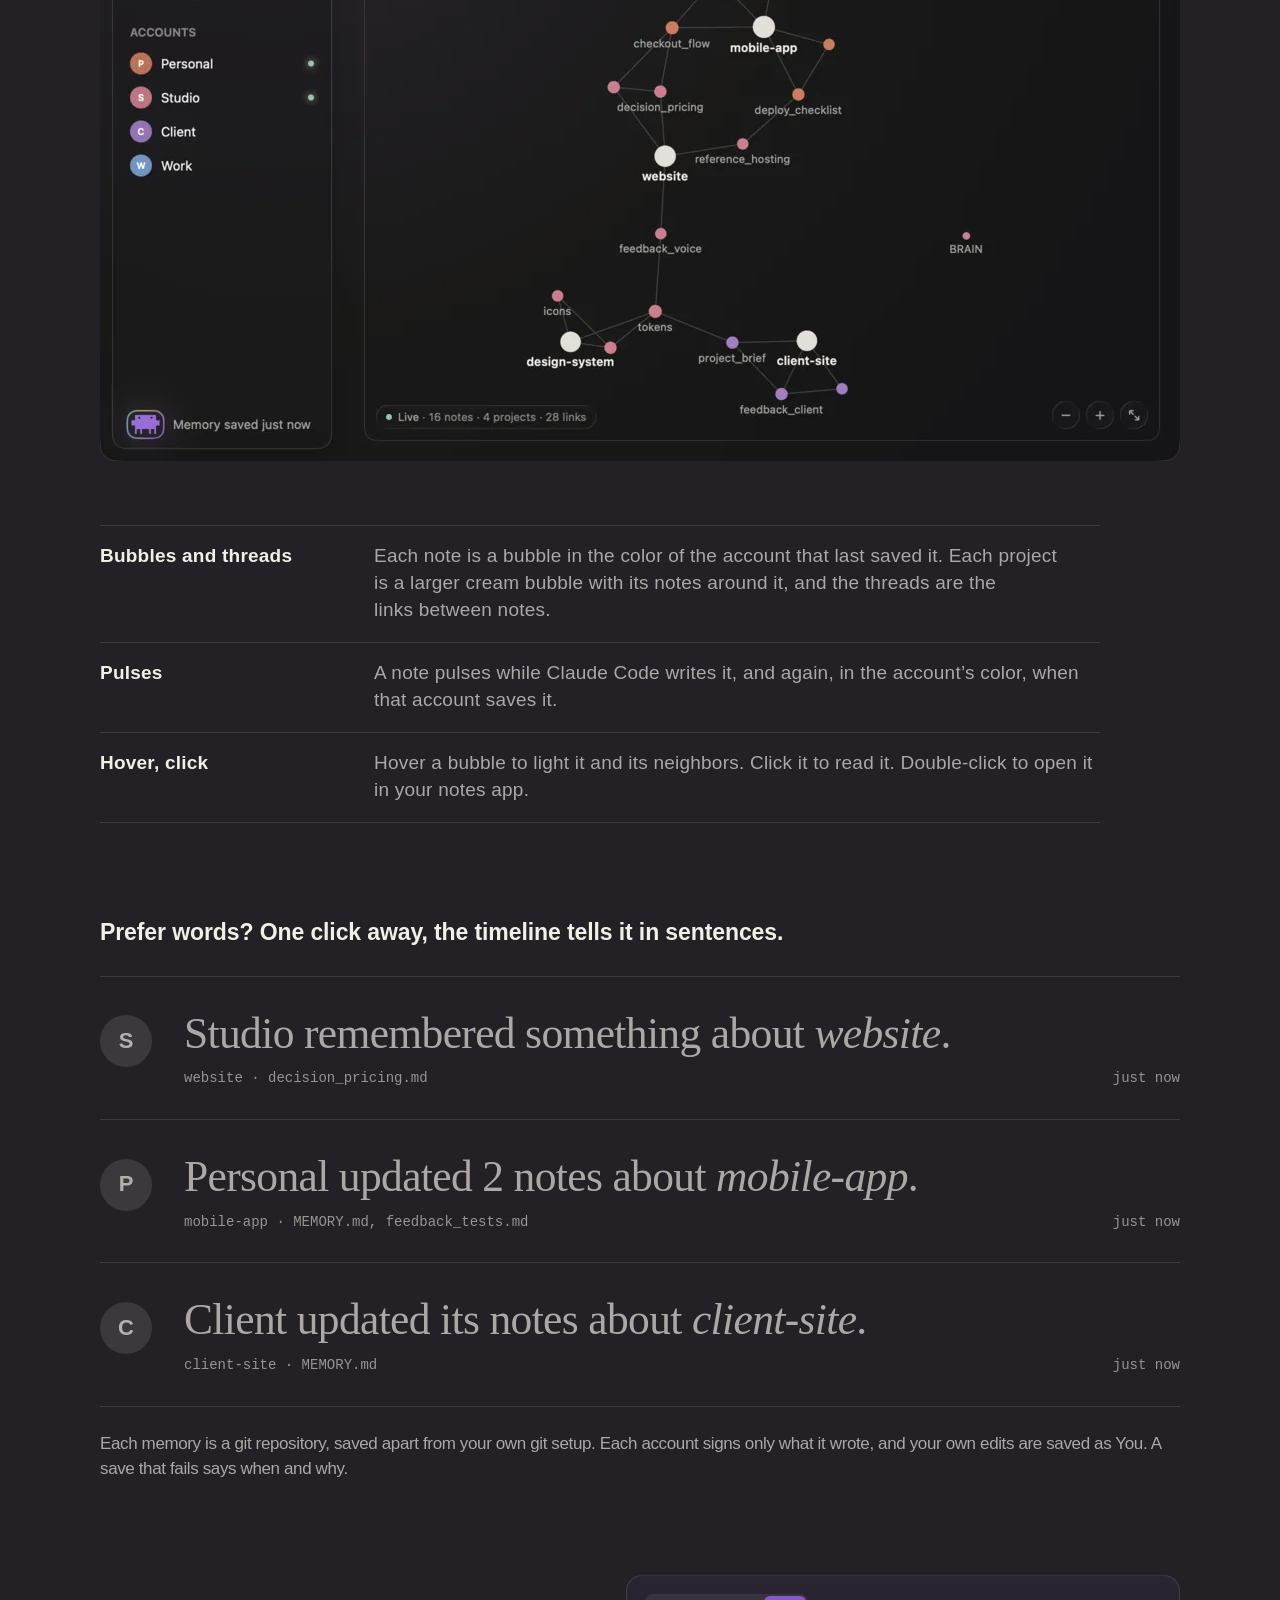
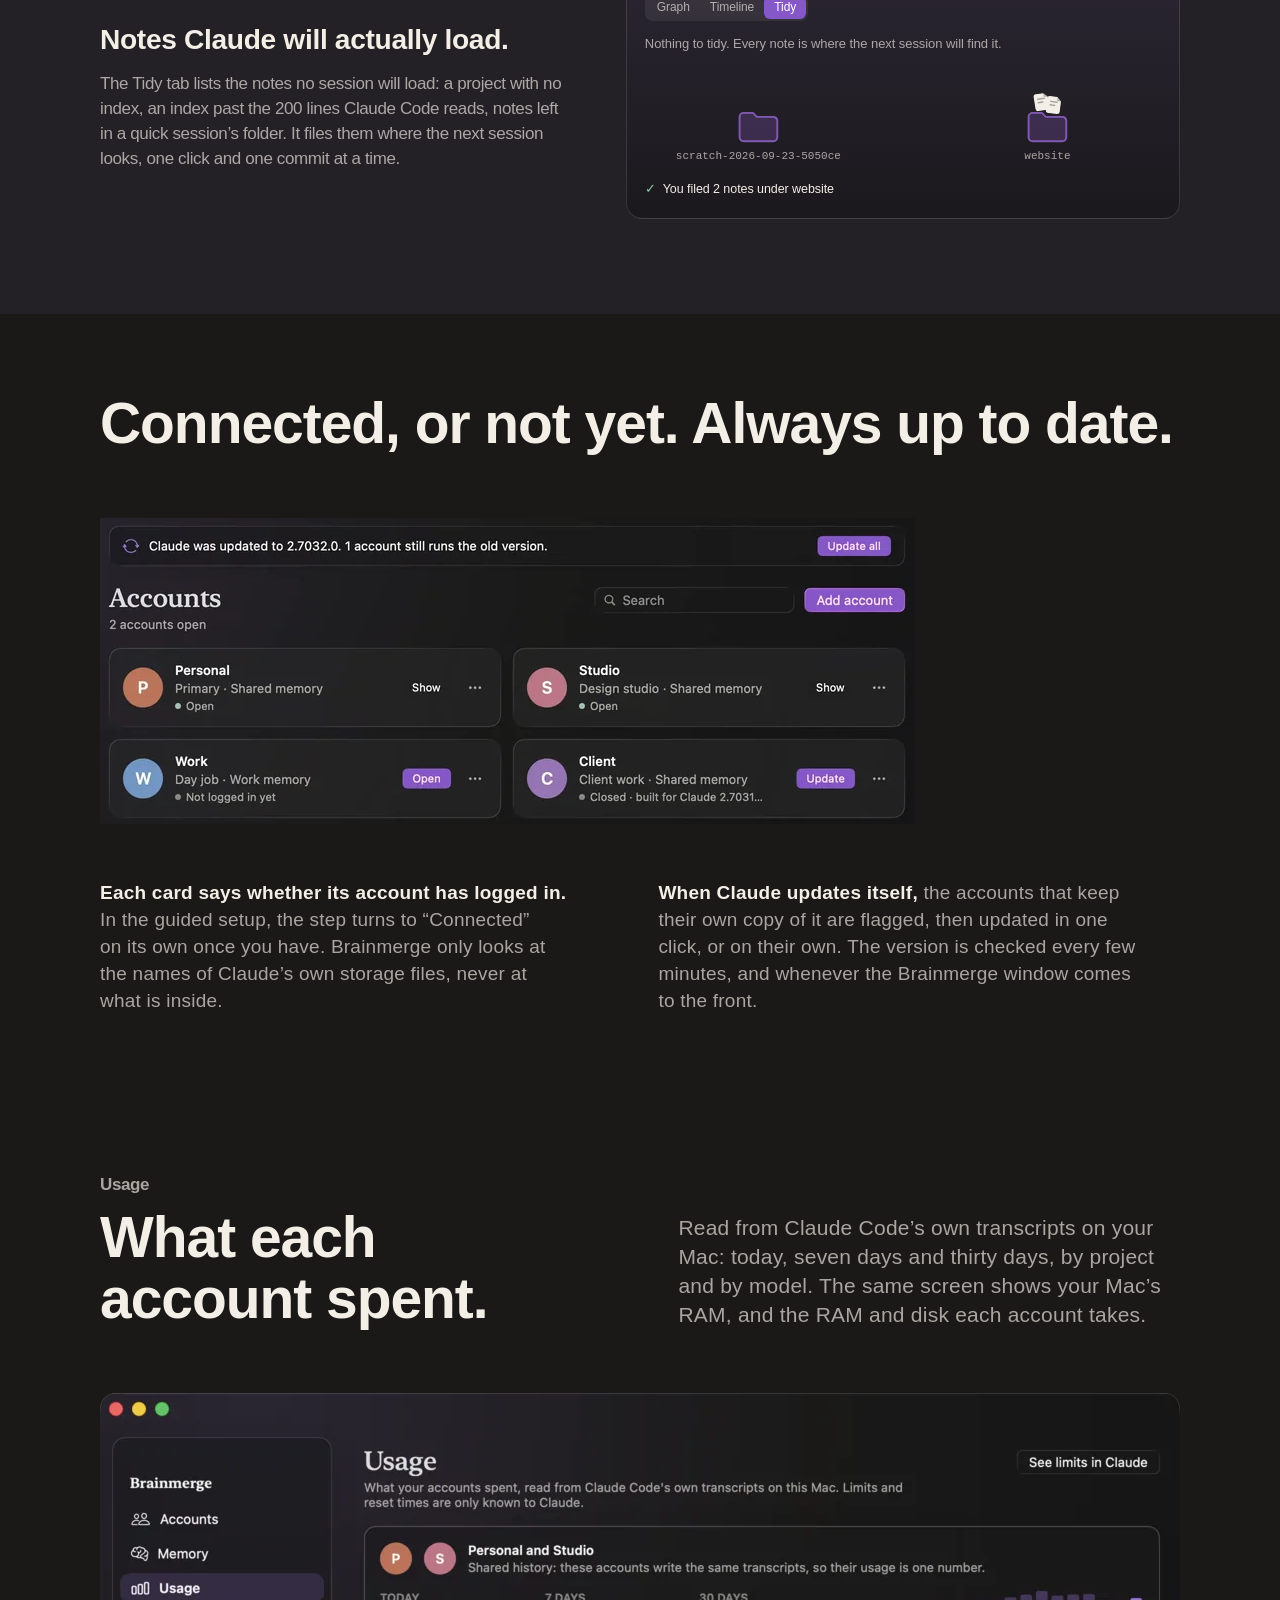
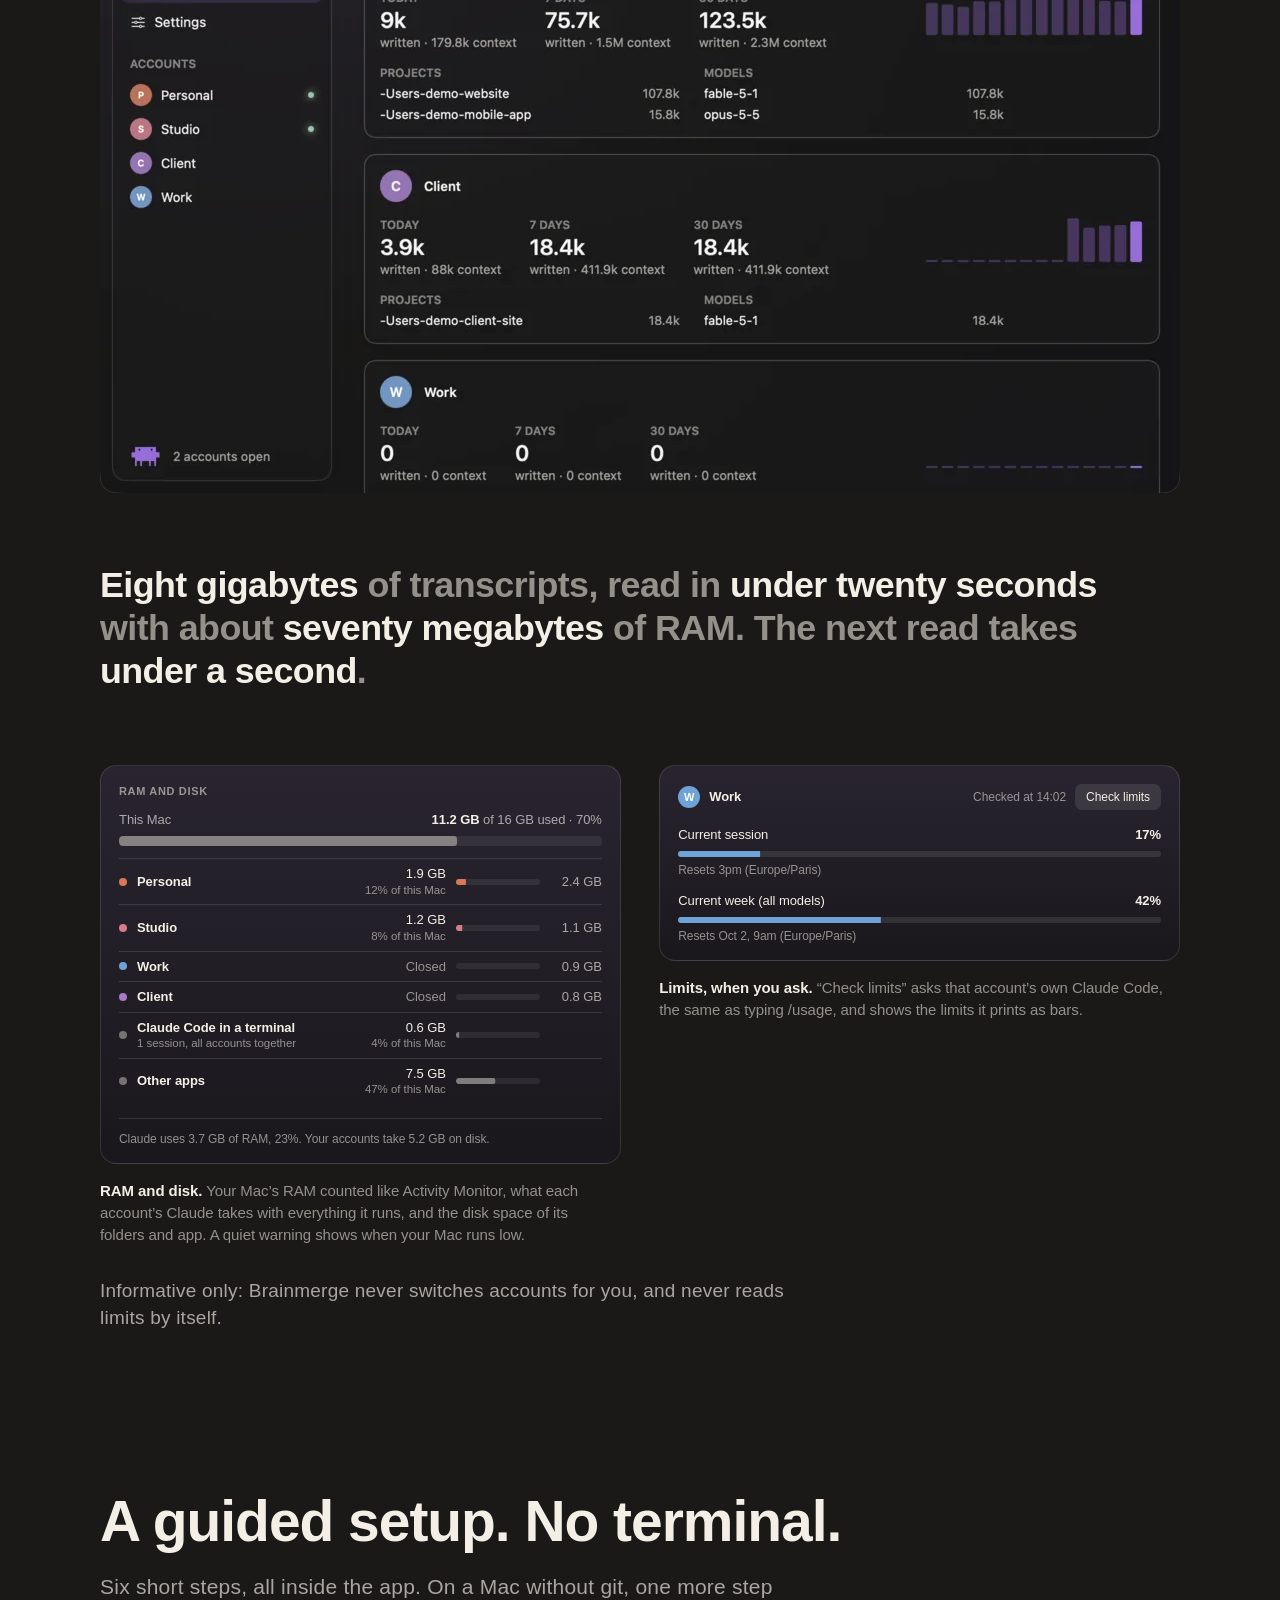
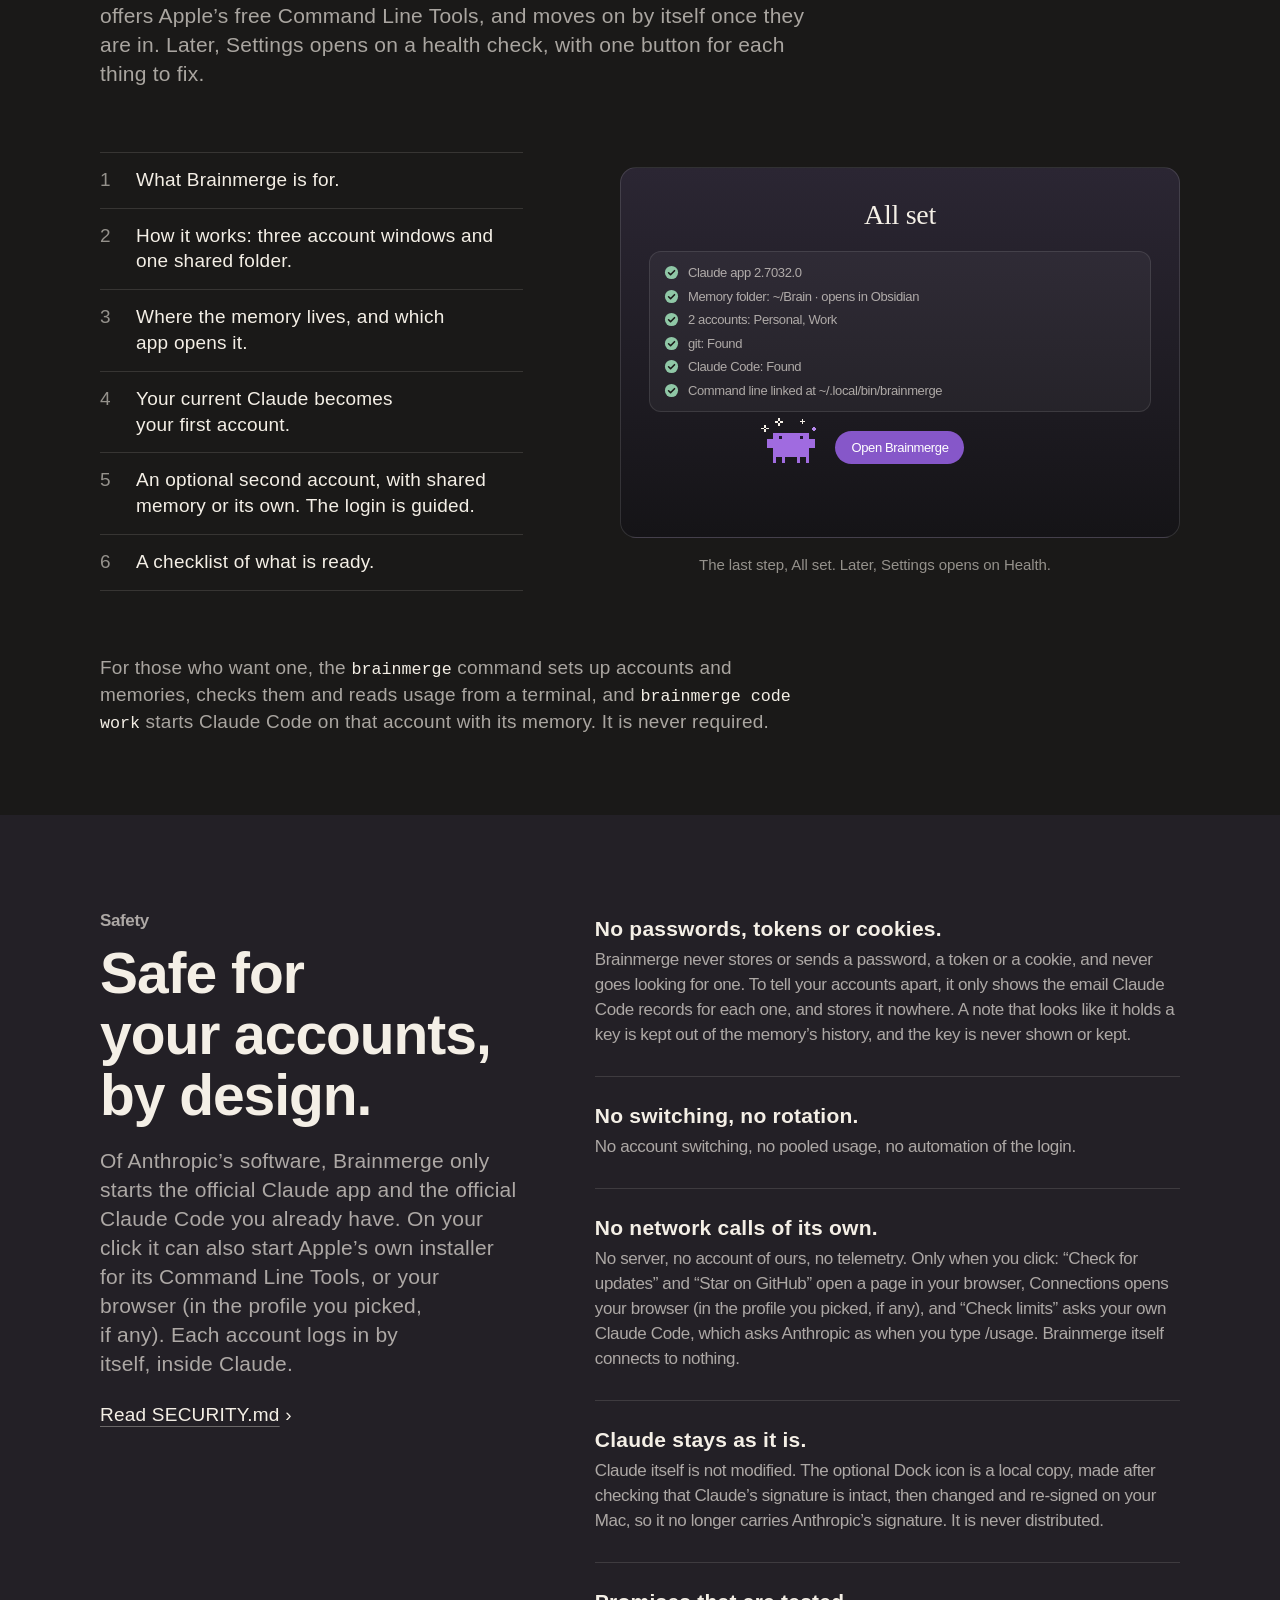
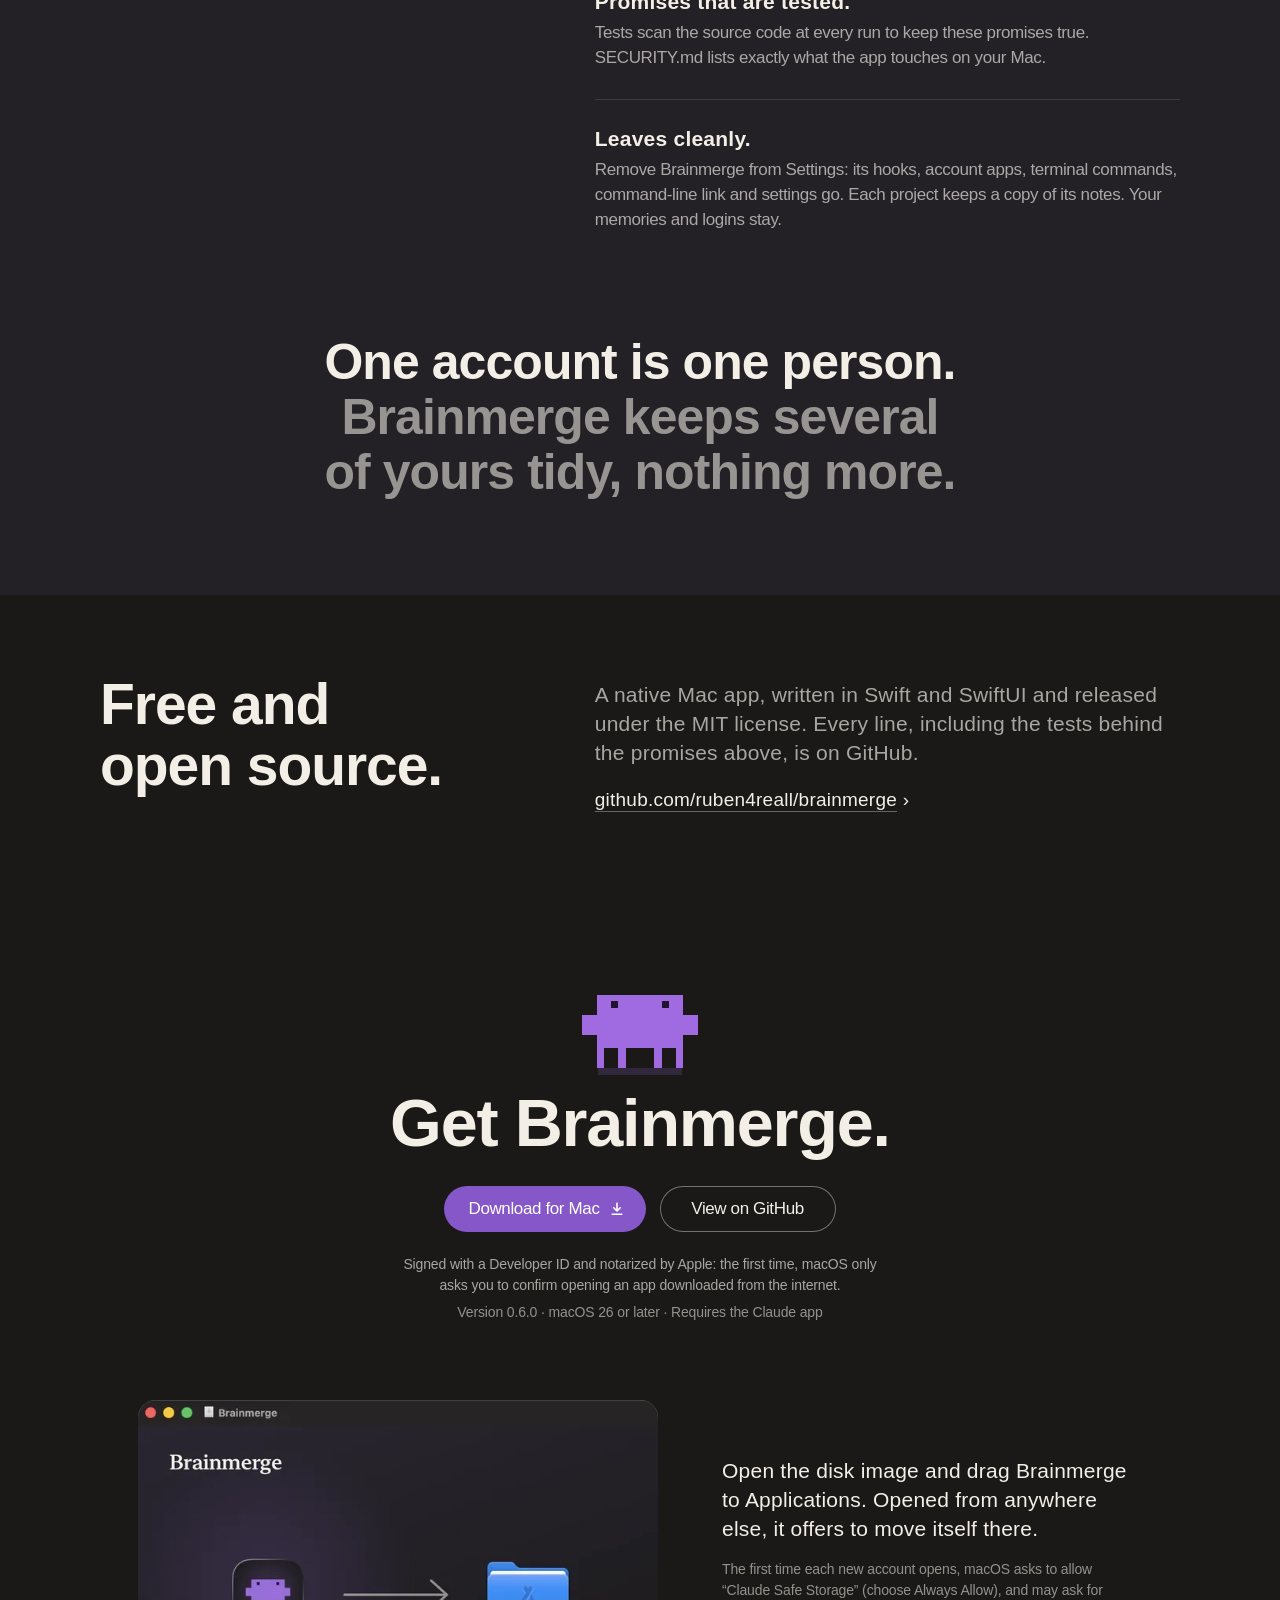
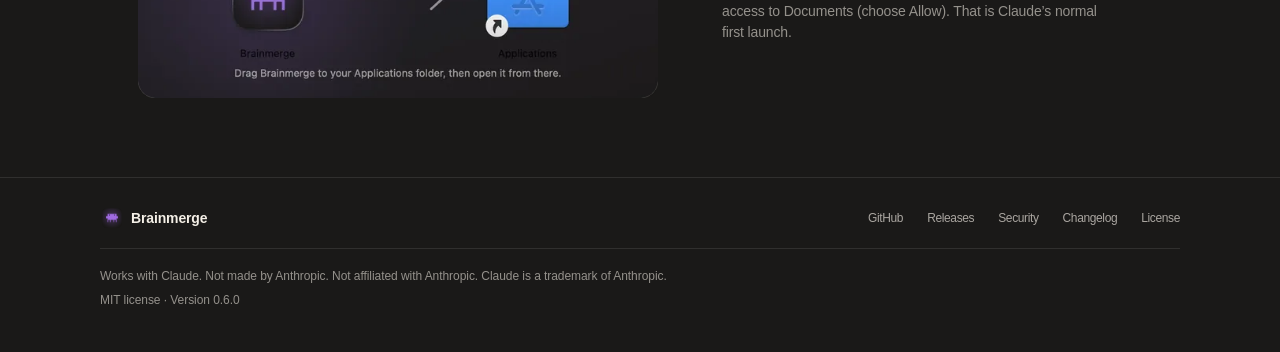
==== commit c3c9c4c9: "Brainmerge 0.6.0 RAM and disk, menu bar, Obsidian graph, Check limits, Connections, exact saves and " ====
--- a/site/index.html
+++ b/site/index.html
@@ -25,11 +25,7 @@
   <link rel="icon" type="image/svg+xml" href="assets/logo-mark.svg">
   <link rel="apple-touch-icon" href="assets/apple-touch-icon.png">
   <link rel="stylesheet" href="styles.css">
-  <link rel="stylesheet" href="dock.css">
-  <link rel="stylesheet" href="companion.css">
   <script src="script.js" defer></script>
-  <script src="dock.js" defer></script>
-  <script src="companion.js" defer></script>
 </head>
 <body>
   <a class="skip" href="#main">Skip to content</a>
@@ -56,9 +52,24 @@
     <!-- Hero -->
     <section class="hero" id="top" aria-labelledby="hero-title">
       <div class="wrap hero-copy">
-        <svg class="creature hero-creature" viewBox="0 -3 16 15" role="img" aria-label="The Brainmerge creature, a small purple pixel figure." shape-rendering="crispEdges">
-          <rect class="cm-shadow" x="2" y="11" width="12" height="1" fill="#A06BE0" fill-opacity="0.18"/>
-          <g class="cm-body"><path class="cm-cells" d="M2 0h12v1h-12zM2 1h12v1h-12zM2 2h12v1h-12zM0 3h16v1h-16zM0 4h16v1h-16zM0 5h16v1h-16zM2 6h12v1h-12zM2 7h12v1h-12zM2 8h1v1h-1zM5 8h1v1h-1zM10 8h1v1h-1zM13 8h1v1h-1zM2 9h1v1h-1zM5 9h1v1h-1zM10 9h1v1h-1zM13 9h1v1h-1zM2 10h1v1h-1zM5 10h1v1h-1zM10 10h1v1h-1zM13 10h1v1h-1z" fill="#A06BE0"/><g class="cm-eyes" fill="#1E1430"><rect x="4" y="1" width="1" height="1"/><rect x="11" y="1" width="1" height="1"/></g></g>
+        <svg class="creature" viewBox="0 -3 16 15" role="img" aria-label="The Brainmerge creature, a small purple pixel figure." shape-rendering="crispEdges">
+          <rect class="cr-shadow" x="2" y="11" width="12" height="1" fill="#A06BE0" fill-opacity="0.18"/>
+          <g class="cr-hop">
+            <g class="cr-sprite">
+              <path class="cr-legs" d="M2 8h1v3H2zM5 8h1v3H5zM10 8h1v3h-1zM13 8h1v3h-1z" fill="#A06BE0"/>
+              <g class="cr-top">
+                <path d="M2 0h12v8H2z" fill="#A06BE0"/>
+                <g class="cr-arms"><path class="cr-arm-l" d="M0 3h2v3H0z" fill="#A06BE0"/><path class="cr-arm-r" d="M14 3h2v3h-2z" fill="#A06BE0"/></g>
+                <g class="cr-look">
+                  <g class="cr-eyes" fill="#1E1430">
+                    <g class="cr-open"><g class="cr-blink"><rect x="4" y="1" width="1" height="1"/><rect x="11" y="1" width="1" height="1"/></g></g>
+                    <g class="cr-shut" opacity="0"><rect x="4" y="2" width="1" height="0.35"/><rect x="11" y="2" width="1" height="0.35"/></g>
+                    <g class="cr-blink-shut" opacity="0"><rect x="4" y="2" width="1" height="0.35"/><rect x="11" y="2" width="1" height="0.35"/></g>
+                  </g>
+                </g>
+              </g>
+            </g>
+          </g>
         </svg>
         <p class="hero-name">Brainmerge</p>
         <h1 id="hero-title">Every Claude account,<br class="br-wide"> side by&nbsp;side.</h1>
@@ -105,18 +116,13 @@
       <div class="wrap">
         <h2 class="h2 center reveal" id="apps-title">Each account is an app of its&nbsp;own.</h2>
         <div class="dock-stage reveal">
-          <div class="mac">
-            <div class="mdock" role="group" aria-label="A Mac Dock: Brainmerge, then the apps of four accounts, each in its own color: Personal in orange, Studio in pink, Work in blue and Client in purple. Brainmerge and Studio are open. Choose an app to open it.">
-              <div class="mdock-glass" aria-hidden="true"><span class="mdock-half is-l"><span class="mdock-bar"></span></span><span class="mdock-half is-r"><span class="mdock-bar"></span></span></div>
-              <div class="mdock-row">
-                <button class="mdock-app" type="button" data-name="Brainmerge" data-running aria-label="Brainmerge, open"><span class="mdock-icon" aria-hidden="true"><img src="assets/icon-512.webp" alt="" width="512" height="512" loading="lazy" decoding="async"></span><span class="mdock-name" aria-hidden="true">Brainmerge</span><span class="mdock-dot" aria-hidden="true"></span></button>
-                <span class="mdock-sep" aria-hidden="true"></span>
-                <button class="mdock-app" type="button" data-name="Personal" data-opener aria-label="Personal"><span class="mdock-icon" aria-hidden="true"><img src="assets/dock/personal-256.webp" srcset="assets/dock/personal-256.webp 256w, assets/dock/personal-512.webp 512w" sizes="128px" alt="" width="256" height="256" loading="lazy" decoding="async"></span><span class="mdock-name" aria-hidden="true">Personal</span><span class="mdock-dot" aria-hidden="true"></span></button>
-                <button class="mdock-app" type="button" data-name="Studio" data-running aria-label="Studio, open"><span class="mdock-icon" aria-hidden="true"><img src="assets/dock/studio-256.webp" srcset="assets/dock/studio-256.webp 256w, assets/dock/studio-512.webp 512w" sizes="128px" alt="" width="256" height="256" loading="lazy" decoding="async"></span><span class="mdock-name" aria-hidden="true">Studio</span><span class="mdock-dot" aria-hidden="true"></span></button>
-                <button class="mdock-app" type="button" data-name="Work" aria-label="Work"><span class="mdock-icon" aria-hidden="true"><img src="assets/dock/work-256.webp" srcset="assets/dock/work-256.webp 256w, assets/dock/work-512.webp 512w" sizes="128px" alt="" width="256" height="256" loading="lazy" decoding="async"></span><span class="mdock-name" aria-hidden="true">Work</span><span class="mdock-dot" aria-hidden="true"></span></button>
-                <button class="mdock-app" type="button" data-name="Client" aria-label="Client"><span class="mdock-icon" aria-hidden="true"><img src="assets/dock/client-256.webp" srcset="assets/dock/client-256.webp 256w, assets/dock/client-512.webp 512w" sizes="128px" alt="" width="256" height="256" loading="lazy" decoding="async"></span><span class="mdock-name" aria-hidden="true">Client</span><span class="mdock-dot" aria-hidden="true"></span></button>
-              </div>
-            </div>
+          <div class="dock" role="img" aria-label="A Mac Dock with Brainmerge and four account apps, each in its own color: Personal in orange, Studio in pink, Work in blue and Client in purple. Studio is running.">
+            <span class="dock-item"><span class="tip">Brainmerge</span><img src="assets/icon-512.webp" alt="" width="512" height="512" loading="lazy"></span>
+            <span class="dock-sep"></span>
+            <span class="dock-item acc-p"><span class="tip">Personal</span><span class="tile">P</span></span>
+            <span class="dock-item acc-s"><span class="tip">Studio</span><span class="tile">S</span><span class="run"></span></span>
+            <span class="dock-item acc-w"><span class="tip">Work</span><span class="tile">W</span></span>
+            <span class="dock-item acc-c"><span class="tip">Client</span><span class="tile">C</span></span>
           </div>
           <p class="dock-path"><code>~/Applications/Brainmerge</code></p>
         </div>
--- a/site/styles.css
+++ b/site/styles.css
@@ -401,6 +401,14 @@
   cursor: default;
   -webkit-tap-highlight-color: transparent;
 }
+/* In an SVG, px in a transform are grid cells. The origin is the middle of the feet. */
+.creature .cr-hop,
+.creature .cr-sprite,
+.creature .cr-shadow {
+  transform-box: view-box;
+  transform-origin: 8px 11px;
+}
+.creature .cr-shadow { opacity: 0; }
 .hero-name {
   margin-bottom: 12px;
   font-size: 21px;
@@ -1776,8 +1784,8 @@
   .btn-dl.is-going .dl-arrow { animation: dl-drop 520ms 1; }
 
   /* The page arrives: the name, the headline, the sentence, the buttons, then the screenshot, in reading order, while
-     the creature assembles (companion.js, which also brings in the name as the app's wordmark). The screenshot starts
-     barely visible, never blank. */
+     the creature sleeps; it wakes once they have landed (below). The screenshot starts barely visible, never blank. */
+  .hero-name,
   .hero h1,
   .hero-sub,
   .hero .actions,
@@ -1787,6 +1795,8 @@
   .hero .actions { animation-delay: 180ms; }
   .hero-fine { animation-delay: 240ms; }
   .hero-shot { animation: shot-in var(--t-shot) var(--ease-out) 280ms both; }
+  /* The creature, from the start: asleep, it only settles in. */
+  .hero .creature { animation: sleep-in var(--t-page) var(--ease-out) both; }
 
   /* Reveals: readable before they stop moving. A batch that arrives together rises in reading order (--d, set by
      script.js); a group's children follow each other 60 ms apart. */
@@ -1985,6 +1995,28 @@
     .js .dock-stage.is-in .dock:hover .acc-s .tip { animation: none; }
   }
 
+  /* The hero creature wakes up: a sleepy double blink, a crouch, a hop with squash and stretch, a wave.
+     Limbs and eyes move in whole cells; only the body's squash and stretch is eased. 1.88 s after a 400 ms wait. */
+  .hero .creature .cr-open { animation: cr-wake-open 1880ms step-end 400ms 1 both; }
+  .hero .creature .cr-shut { animation: cr-wake-shut 1880ms step-end 400ms 1 both; }
+  .hero .creature .cr-sprite { animation: cr-wake-sprite 1880ms linear 400ms 1 both; }
+  .hero .creature .cr-top { animation: cr-wake-top 1880ms step-end 400ms 1 both; }
+  .hero .creature .cr-arms { animation: cr-wake-arms 1880ms step-end 400ms 1 both; }
+  .hero .creature .cr-arm-r { animation: cr-wake-wave 1880ms step-end 400ms 1 both; }
+  .hero .creature .cr-shadow { animation: cr-wake-shadow 1880ms linear 400ms 1 both; }
+  /* Then it blinks once and looks around once, in whole cells, and stays still: 4.6 s after load in all.
+     No breathing: pixel art never breathes by scale, and nothing on the page moves for more than 5 s. */
+  .hero .creature .cr-eyes { animation: cr-glance 1800ms step-end 2800ms 1; }
+  .hero .creature .cr-blink { animation: cr-blink 1800ms step-end 2800ms 1; }
+  .hero .creature .cr-blink-shut { animation: cr-blink-shut 1800ms step-end 2800ms 1; }
+  /* Awake, it looks toward the reader's pointer, a whole cell at a time (script.js), and down at Download when the
+     button has the pointer or the keyboard's focus. */
+  .hero .creature .cr-look { transform: translate(var(--gx, 0px), var(--gy, 0px)); }
+  .hero .creature.gx-l { --gx: -1px; }
+  .hero .creature.gx-r { --gx: 1px; }
+  .hero .creature.gy-d,
+  .hero .creature.is-looking { --gy: 1px; }
+
   /* The 404: the creature looks left, then right, once. */
   .lost .creature .cr-eyes { animation: cr-lost 1400ms step-end 600ms 1; }
 
@@ -2005,6 +2037,9 @@
 @keyframes shot-in {
   from { opacity: 0.01; transform: translateY(28px) scale(0.98); }
 }
+@keyframes sleep-in {
+  from { opacity: 0; transform: translateY(6px); }
+}
 /* Down into the tray (gravity), gone; a new arrow comes down from above and settles. */
 @keyframes dl-drop {
   0% { transform: none; opacity: 1; animation-timing-function: cubic-bezier(0.55, 0, 1, 0.45); }
@@ -2061,6 +2096,71 @@
   88%, 100% { transform: none; }
 }
 
+/* Wake-up beats, in ms after the wait: 200 open, 320 shut, 440 open, 600 crouch, 720 take off, 880 apex,
+   1080 land, 1200 rebound, 1320 still, 1400 to 1760 wave. Percentages are of 1880 ms. */
+@keyframes cr-wake-open {
+  0% { opacity: 0; }
+  10.64% { opacity: 1; }
+  17.02% { opacity: 0; }
+  23.4%, 100% { opacity: 1; }
+}
+@keyframes cr-wake-shut {
+  0% { opacity: 1; }
+  10.64% { opacity: 0; }
+  17.02% { opacity: 1; }
+  23.4%, 100% { opacity: 0; }
+}
+@keyframes cr-wake-sprite {
+  0%, 31.91% { transform: none; animation-timing-function: cubic-bezier(0.23, 1, 0.32, 1); }
+  38.3% { transform: scale(1.08, 0.9); animation-timing-function: cubic-bezier(0.23, 1, 0.32, 1); }
+  46.81% { transform: translateY(-3px) scale(0.94, 1.07); animation-timing-function: cubic-bezier(0.33, 0, 0.67, 1); }
+  51.06% { transform: translateY(-3.2px); animation-timing-function: cubic-bezier(0.55, 0, 1, 0.45); }
+  57.45% { transform: scale(1.1, 0.88); animation-timing-function: cubic-bezier(0.23, 1, 0.32, 1); }
+  63.83% { transform: scale(0.97, 1.03); animation-timing-function: cubic-bezier(0.45, 0, 0.55, 1); }
+  70.21%, 100% { transform: none; }
+}
+@keyframes cr-wake-top {
+  0% { transform: none; }
+  31.91% { transform: translateY(1px); }
+  46.81% { transform: none; }
+  57.45% { transform: translateY(1px); }
+  63.83%, 100% { transform: none; }
+}
+@keyframes cr-wake-arms {
+  0% { transform: none; }
+  46.81% { transform: translateY(-1px); }
+  57.45%, 100% { transform: none; }
+}
+@keyframes cr-wake-wave {
+  0% { transform: none; }
+  74.47% { transform: translateY(-1px); }
+  80.85% { transform: none; }
+  87.23% { transform: translateY(-1px); }
+  93.62%, 100% { transform: none; }
+}
+@keyframes cr-wake-shadow {
+  0%, 31.91% { opacity: 0; transform: none; }
+  38.3% { opacity: 1; transform: none; }
+  46.81%, 51.06% { opacity: 0.55; transform: scaleX(0.75); }
+  57.45% { opacity: 1; transform: scaleX(1.05); }
+  70.21%, 100% { opacity: 0; transform: none; }
+}
+/* The idle, in ms after its 2.8 s delay (percentages of 1800 ms): a 120 ms blink at 0, eyes one cell left
+   600 to 1100, one cell right 1100 to 1600, home. */
+@keyframes cr-glance {
+  0% { transform: none; }
+  33.33% { transform: translateX(-1px); }
+  61.11% { transform: translateX(1px); }
+  88.89%, 100% { transform: none; }
+}
+@keyframes cr-blink {
+  0% { opacity: 0; }
+  6.67%, 100% { opacity: 1; }
+}
+@keyframes cr-blink-shut {
+  0% { opacity: 1; }
+  6.67%, 100% { opacity: 0; }
+}
 @keyframes cr-lost {
   0% { transform: none; }
   30% { transform: translateX(-1px); }
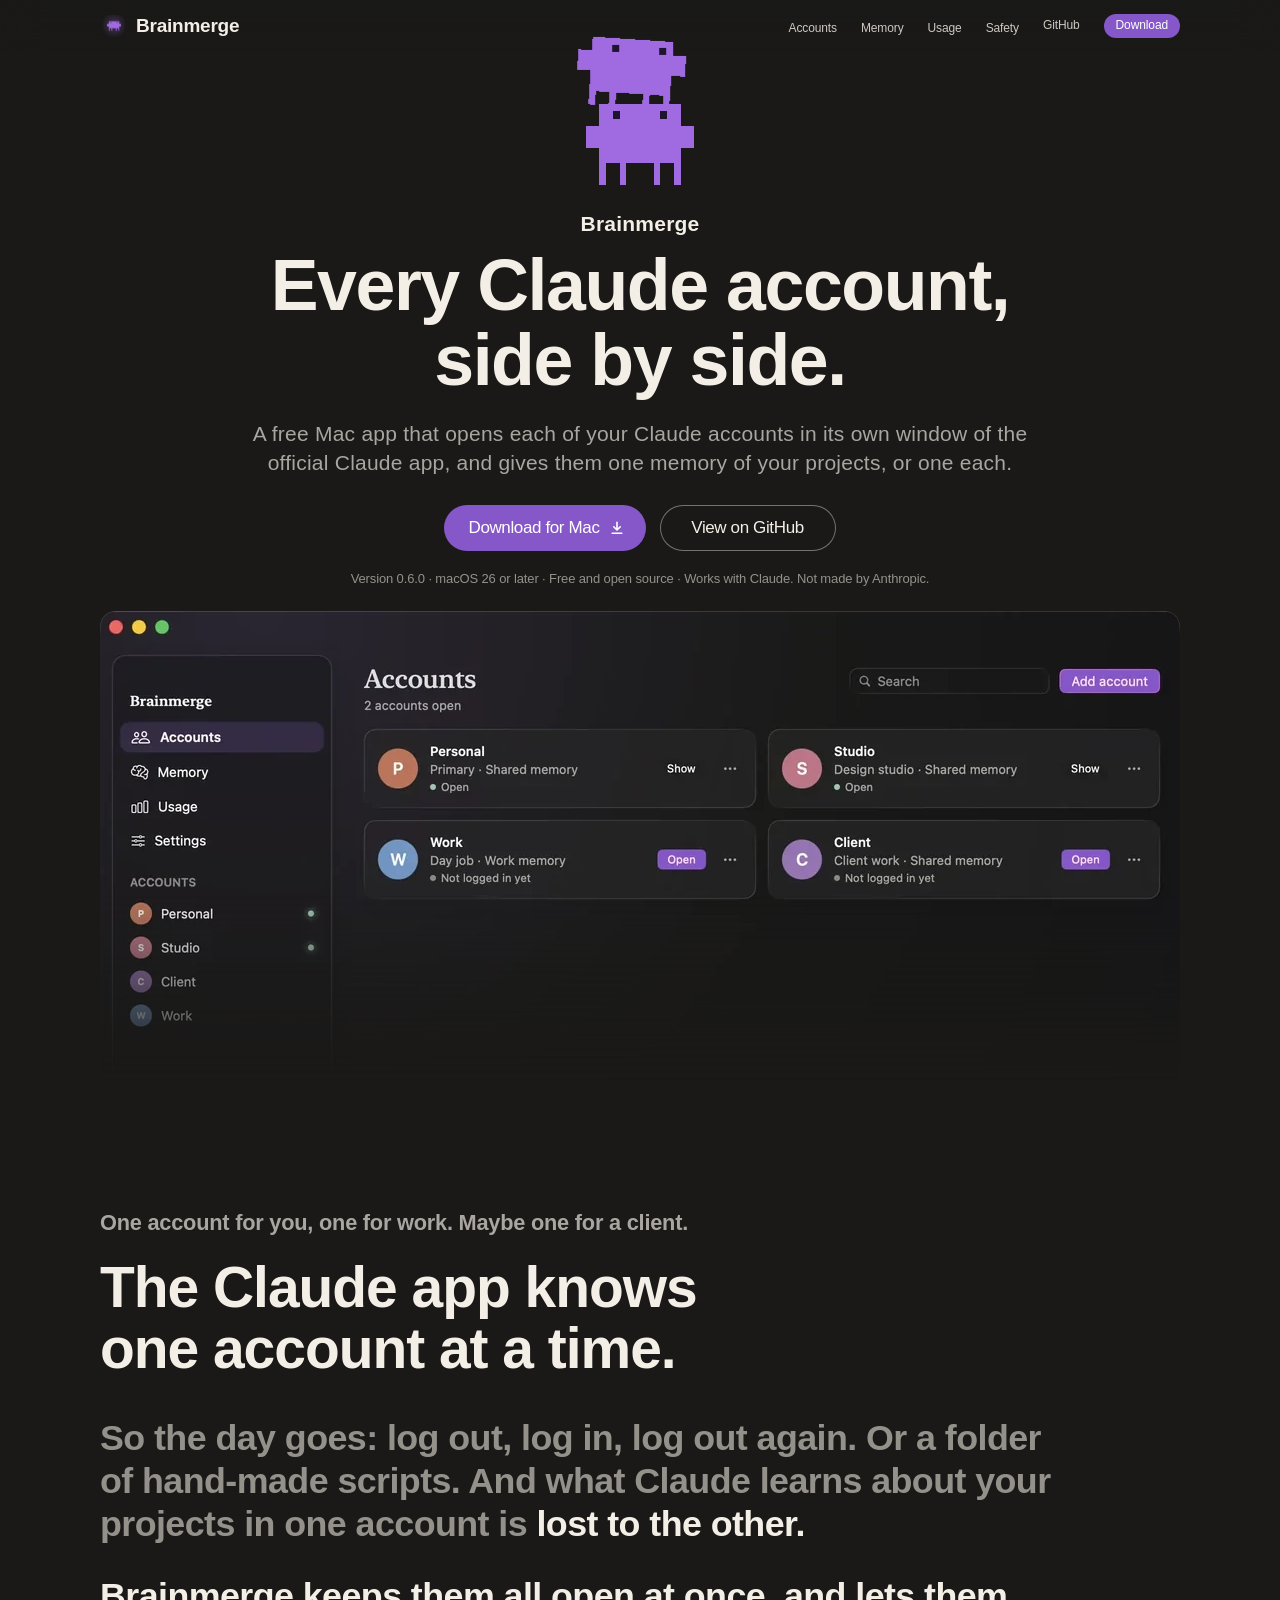
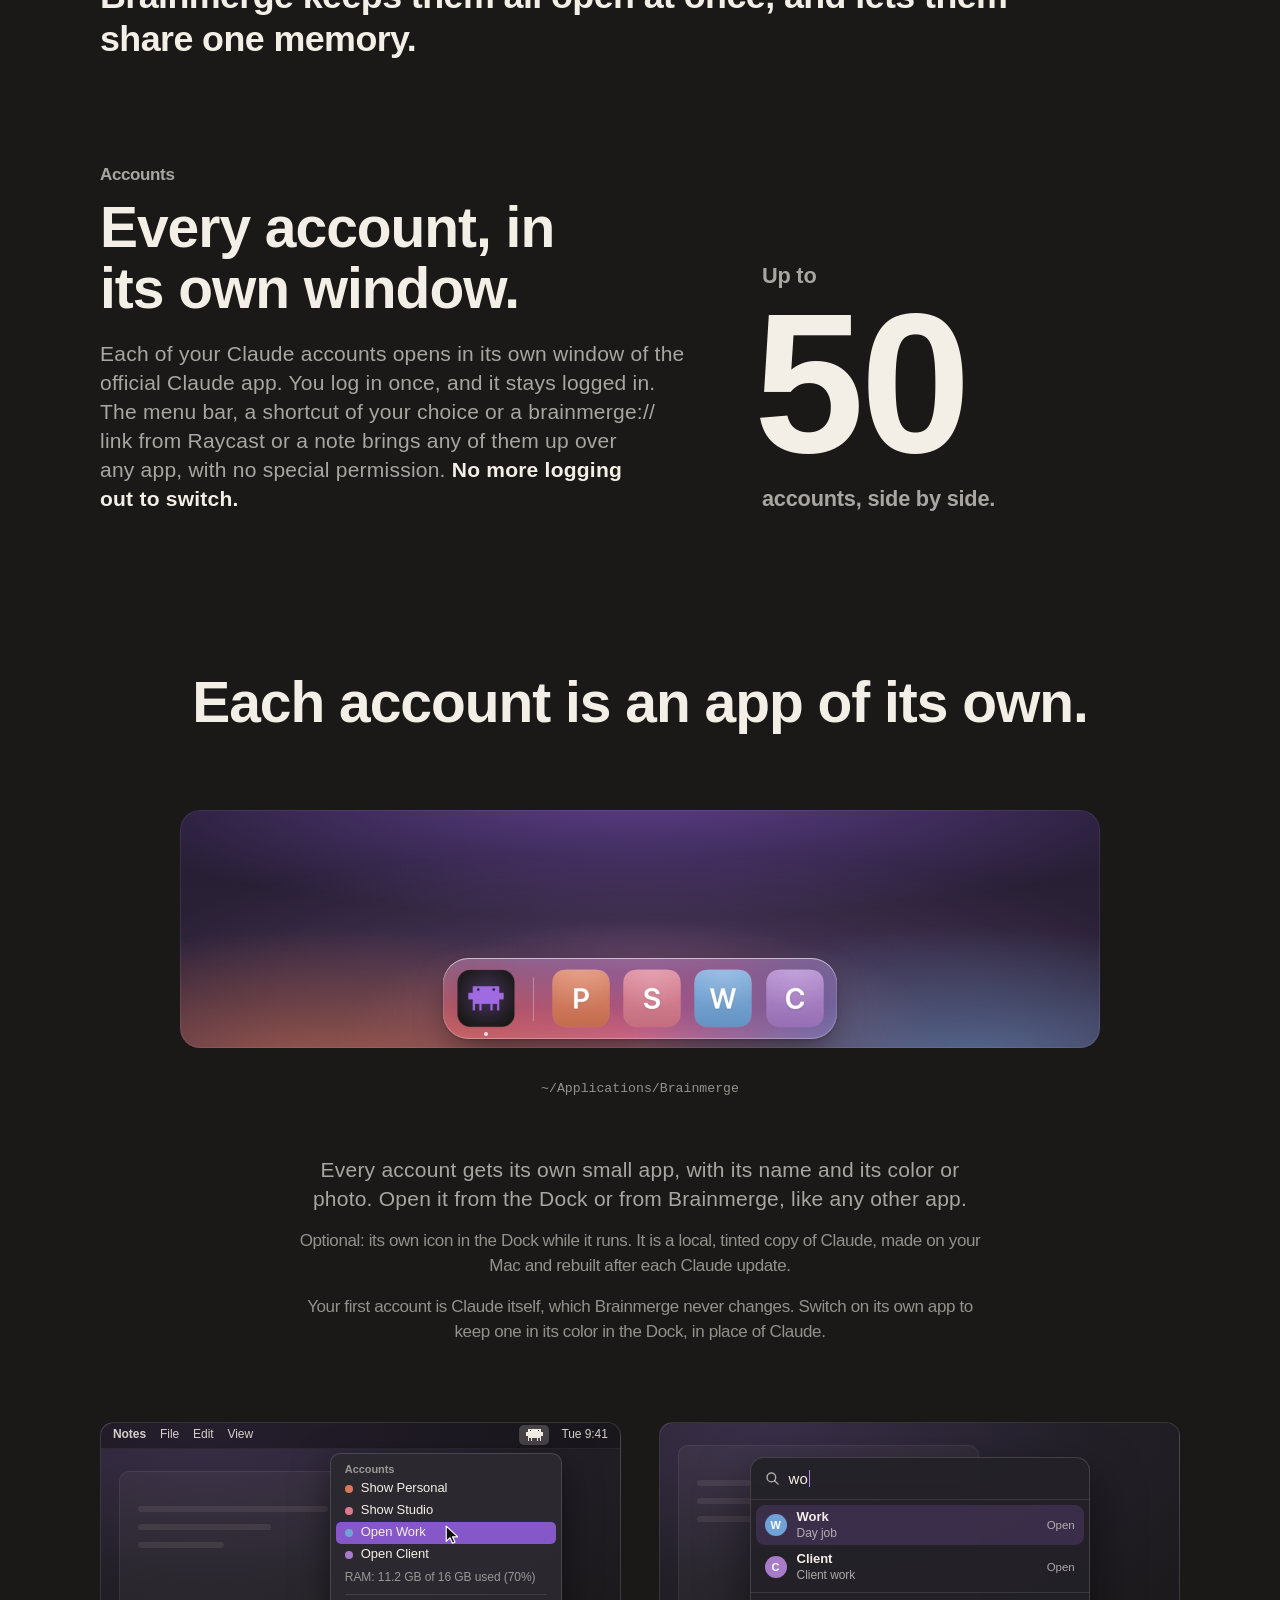
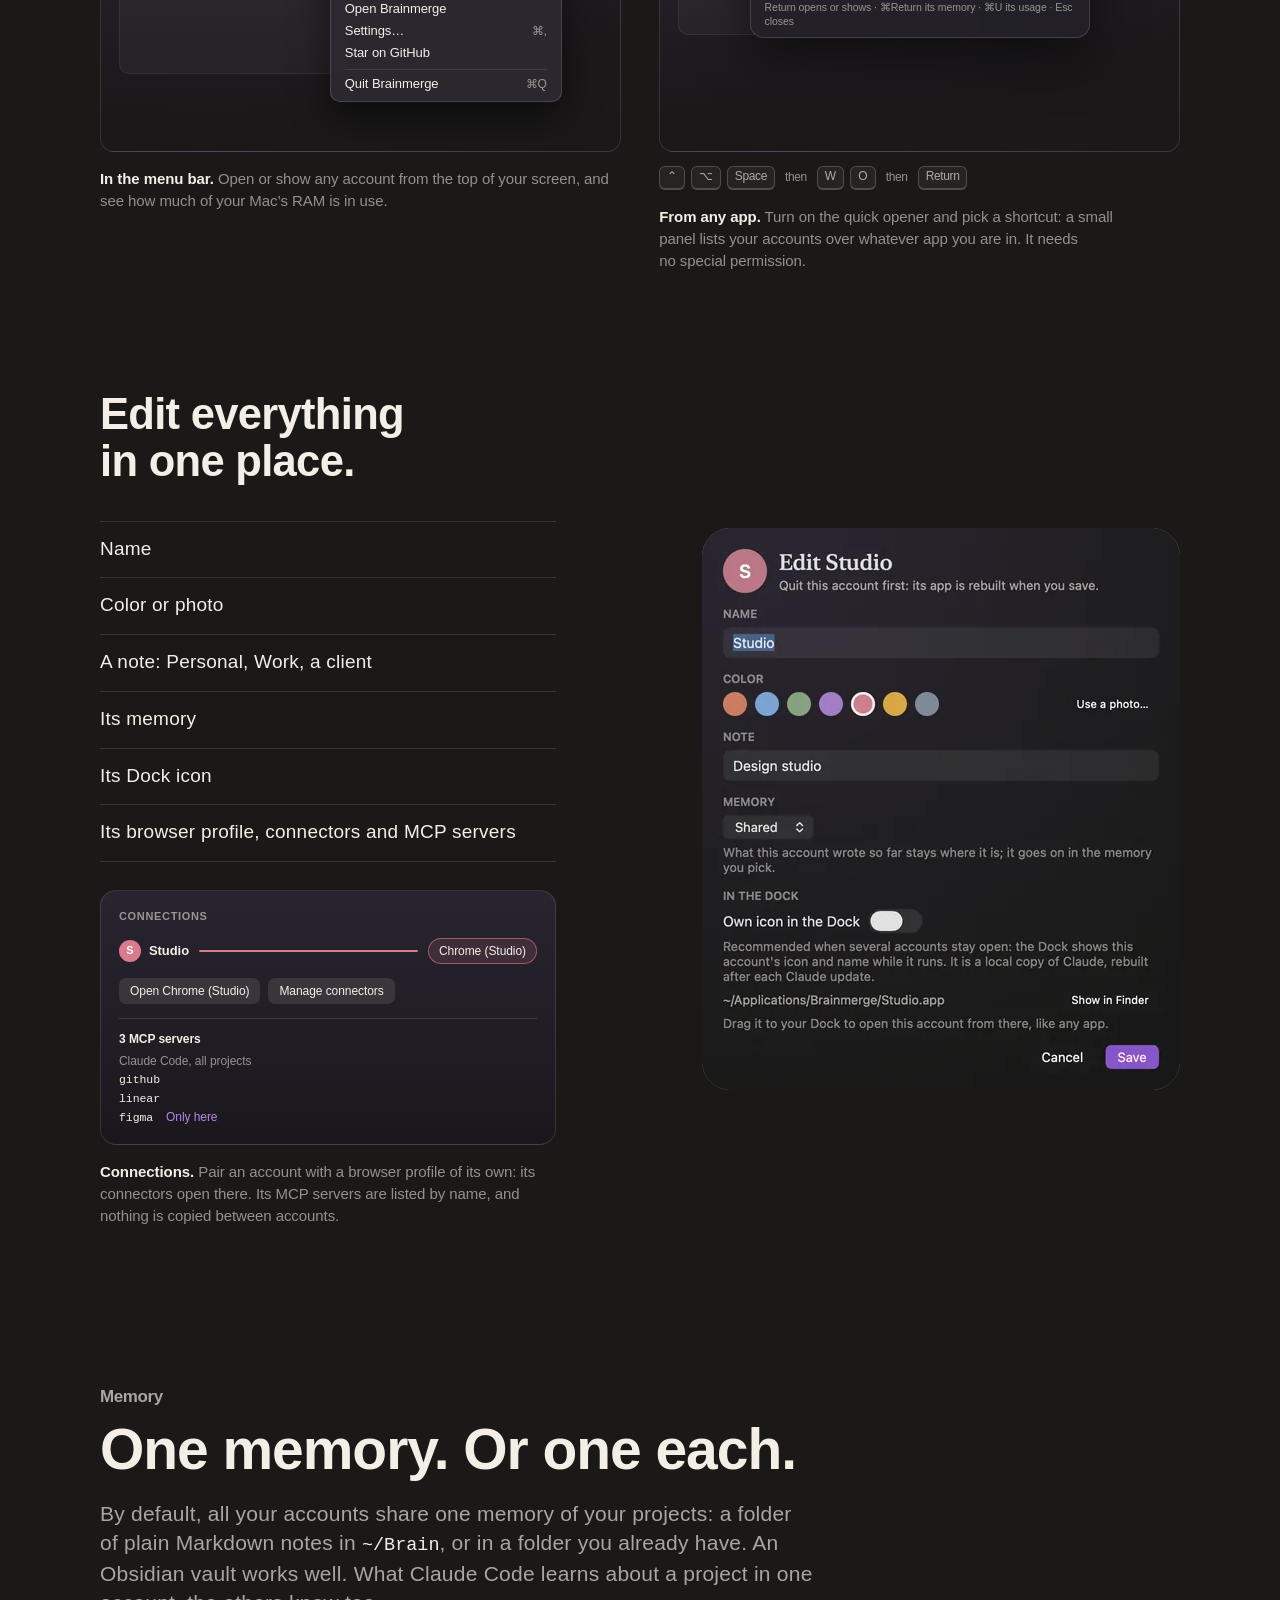
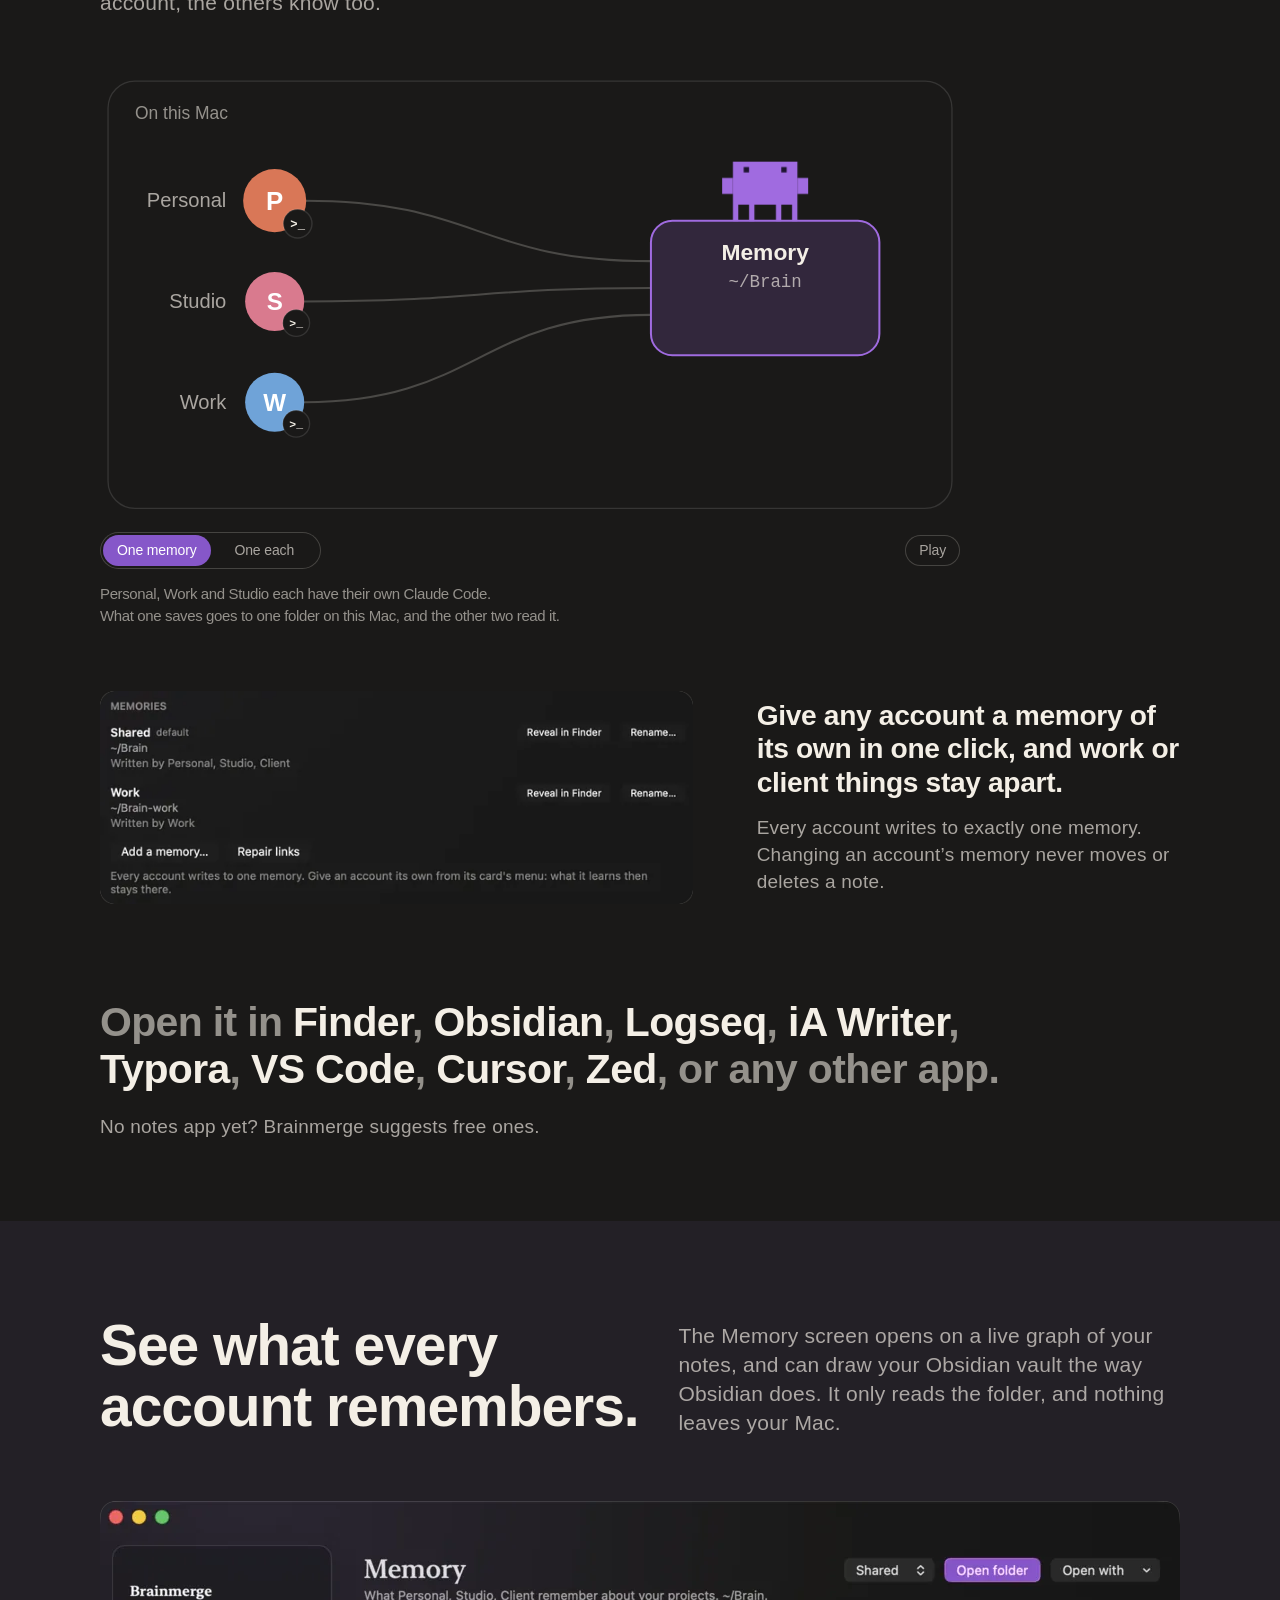
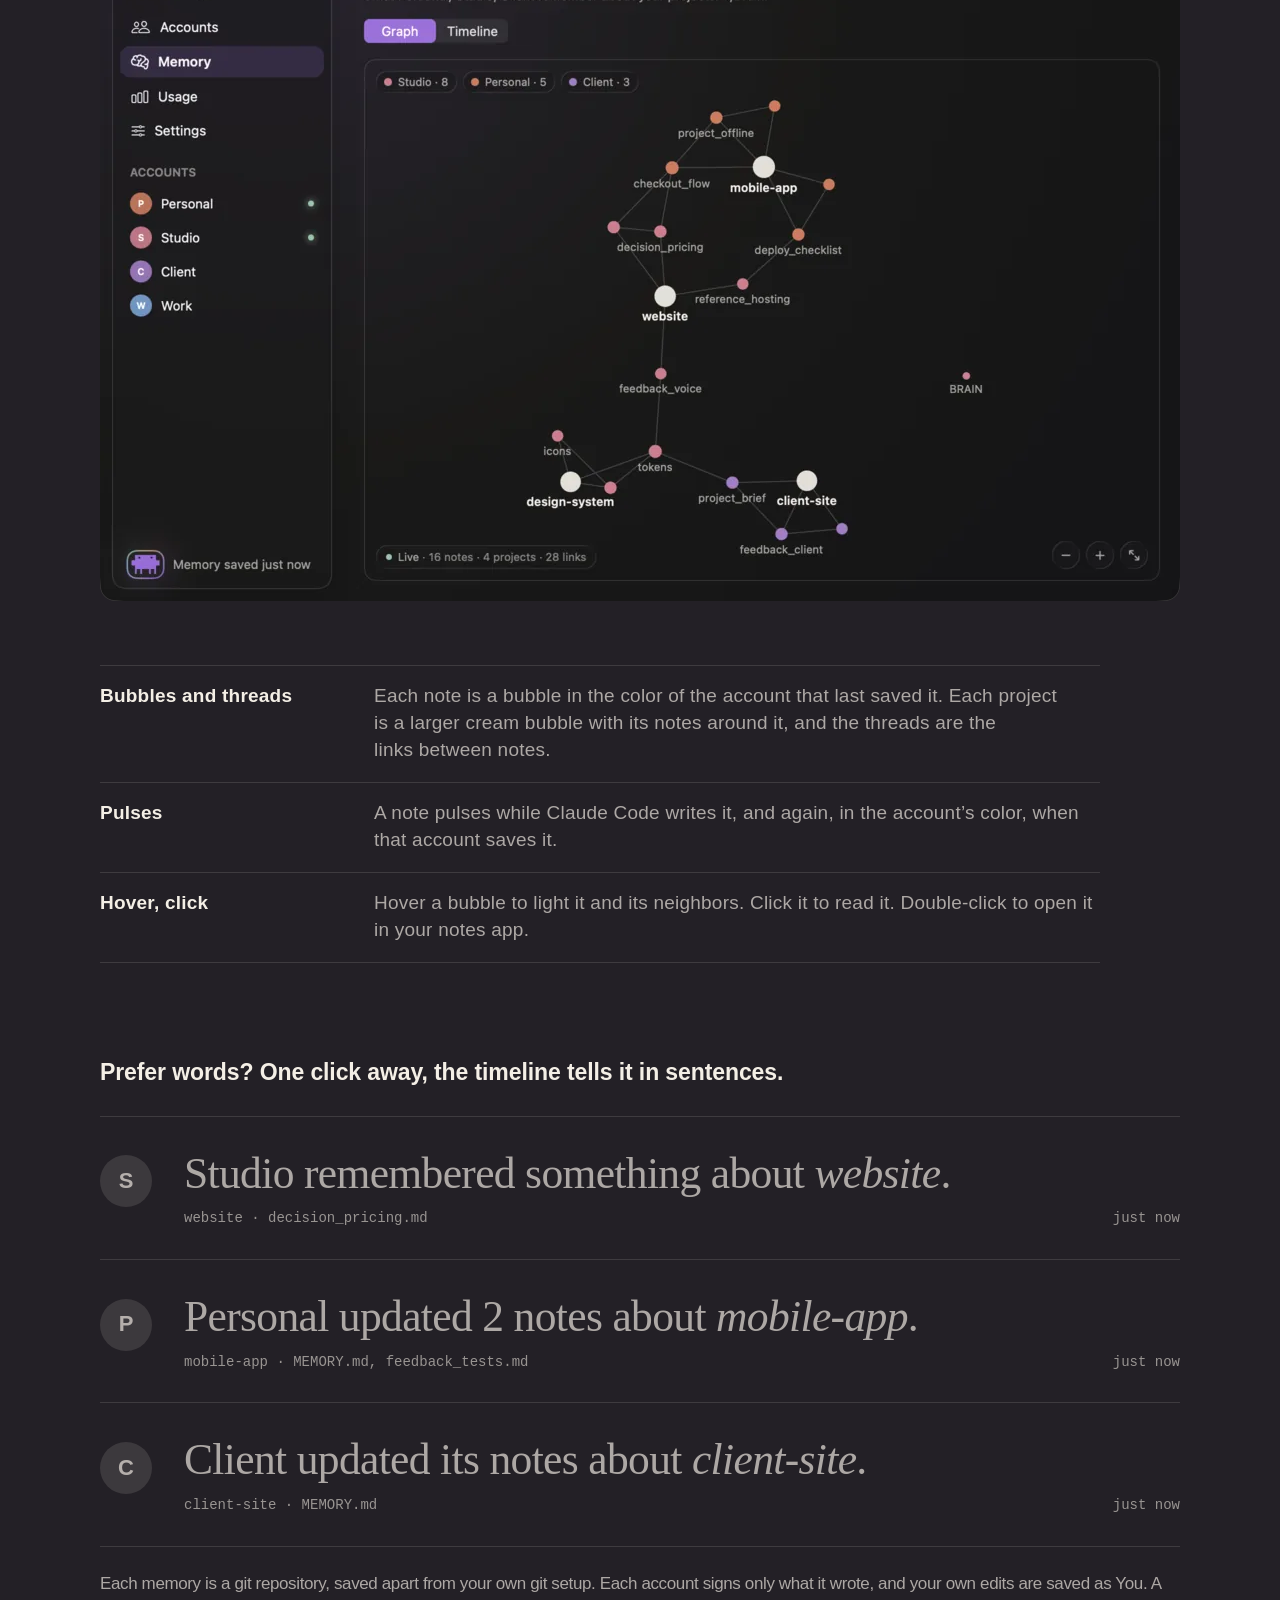
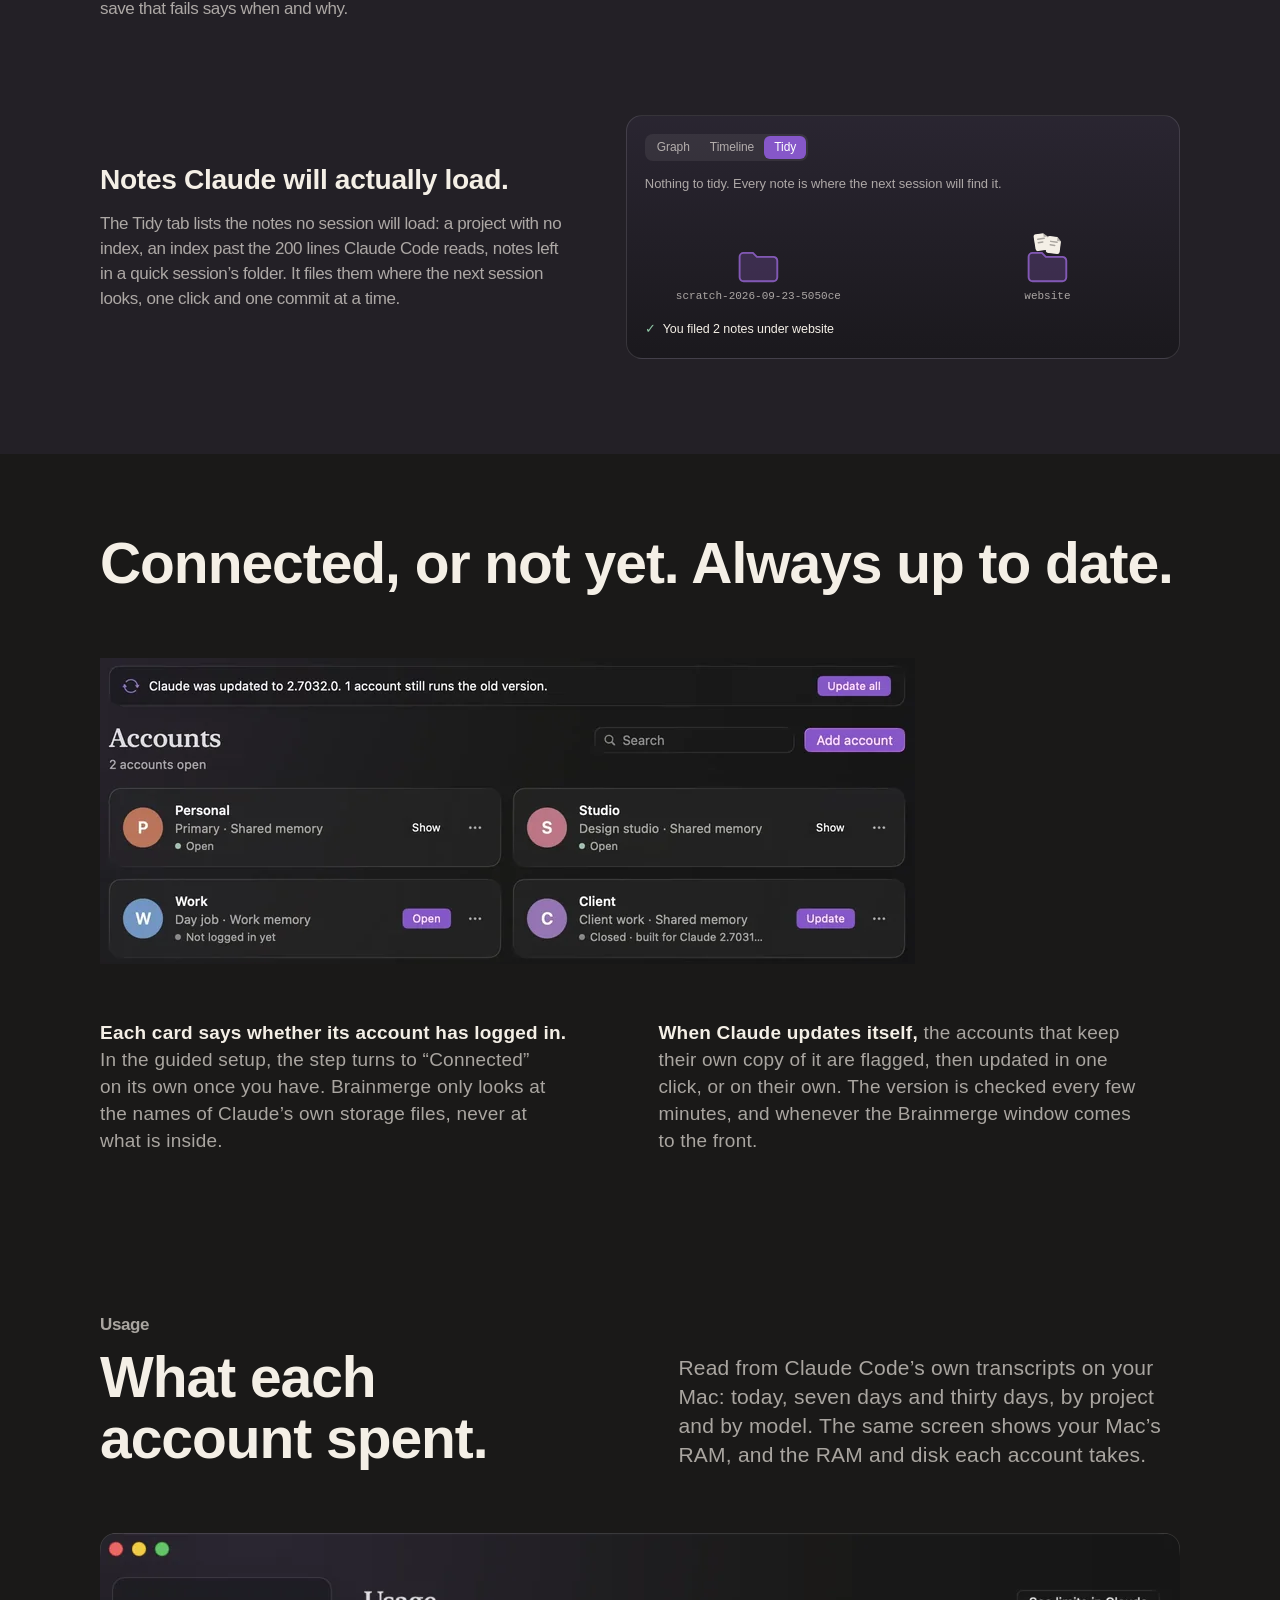
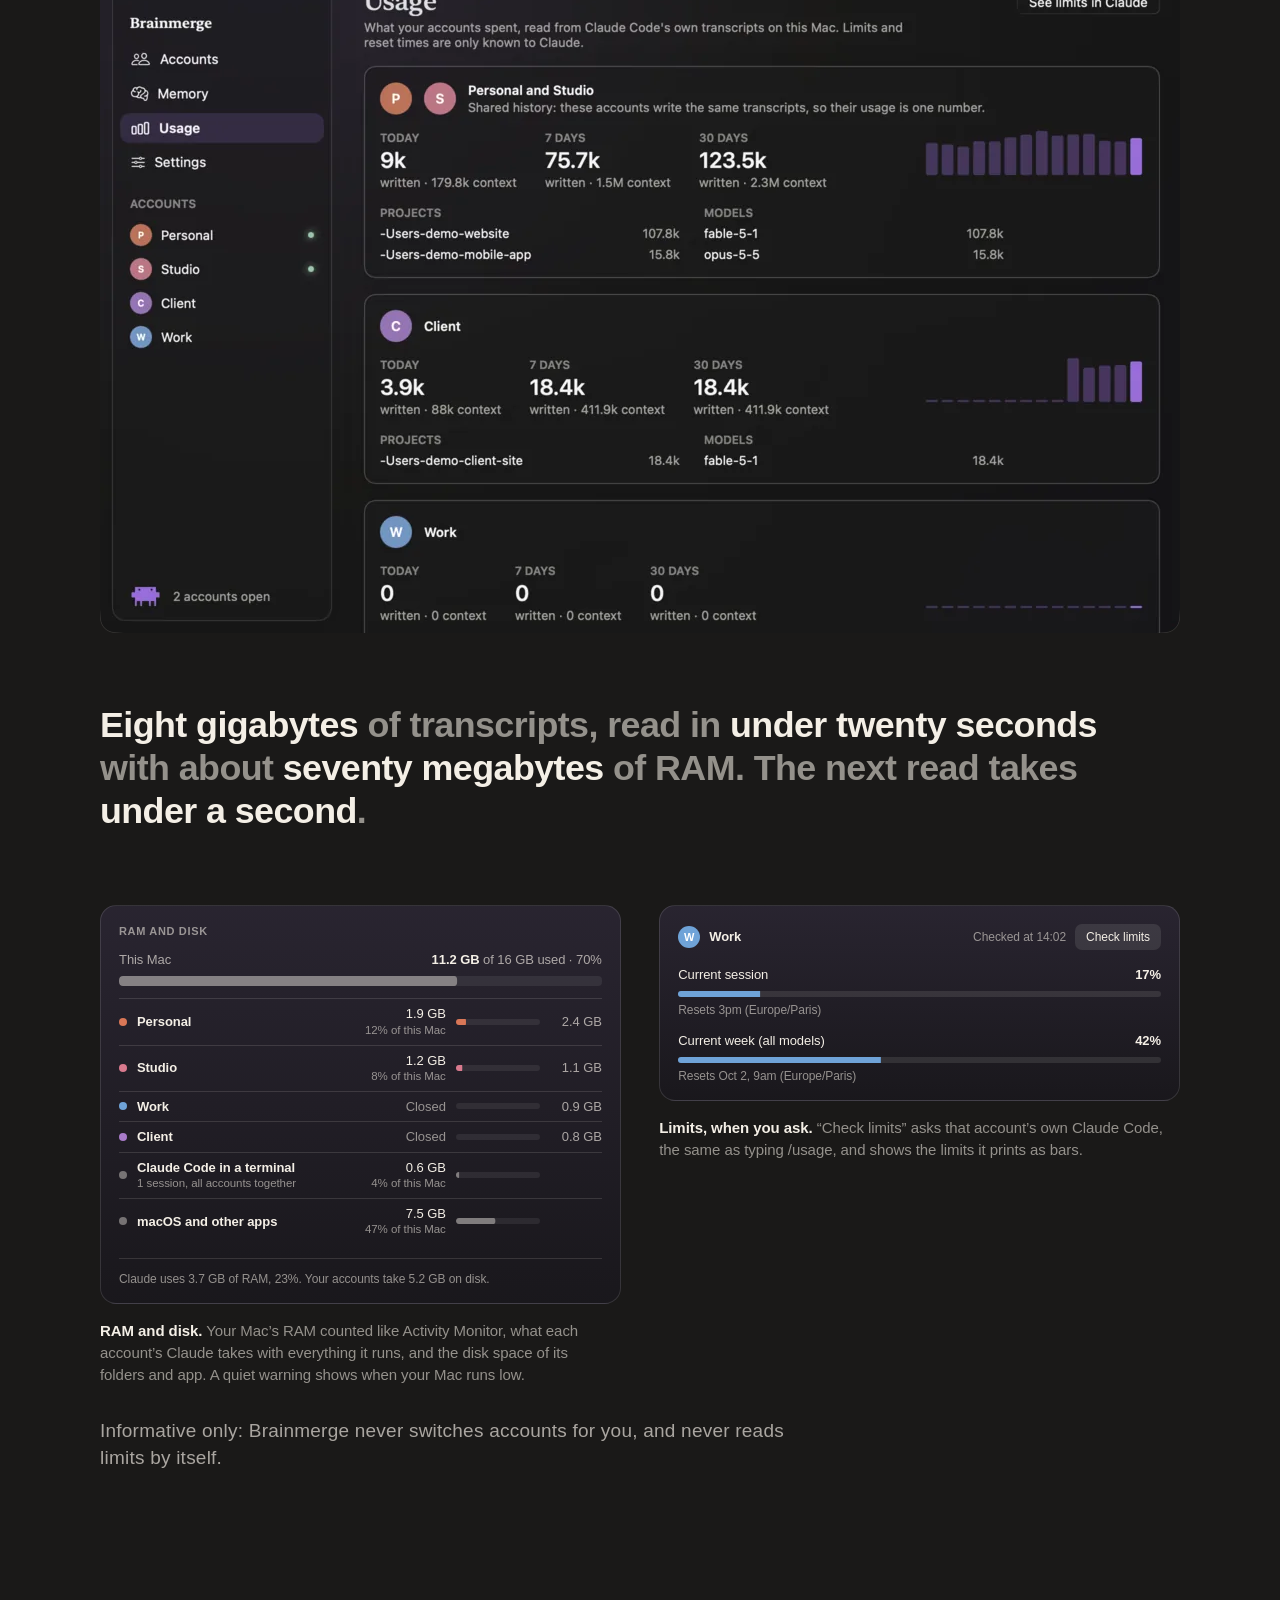
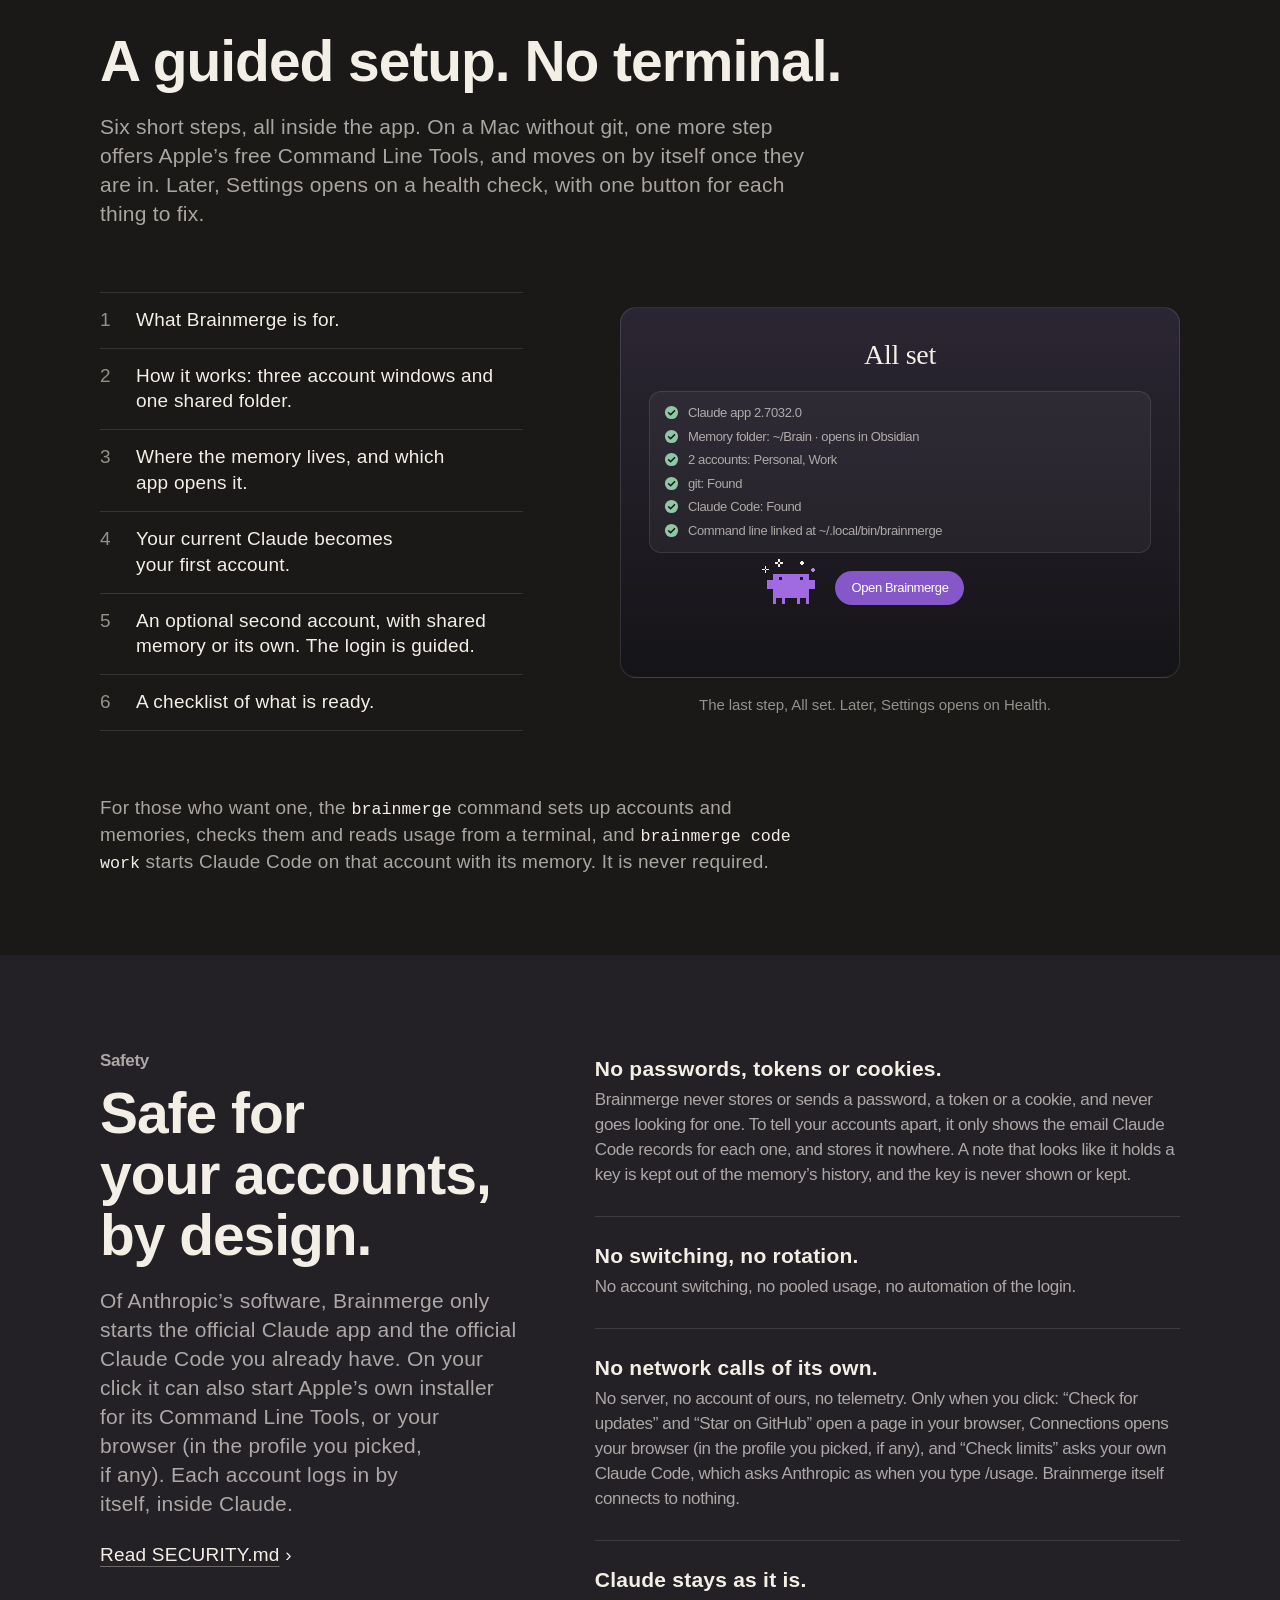
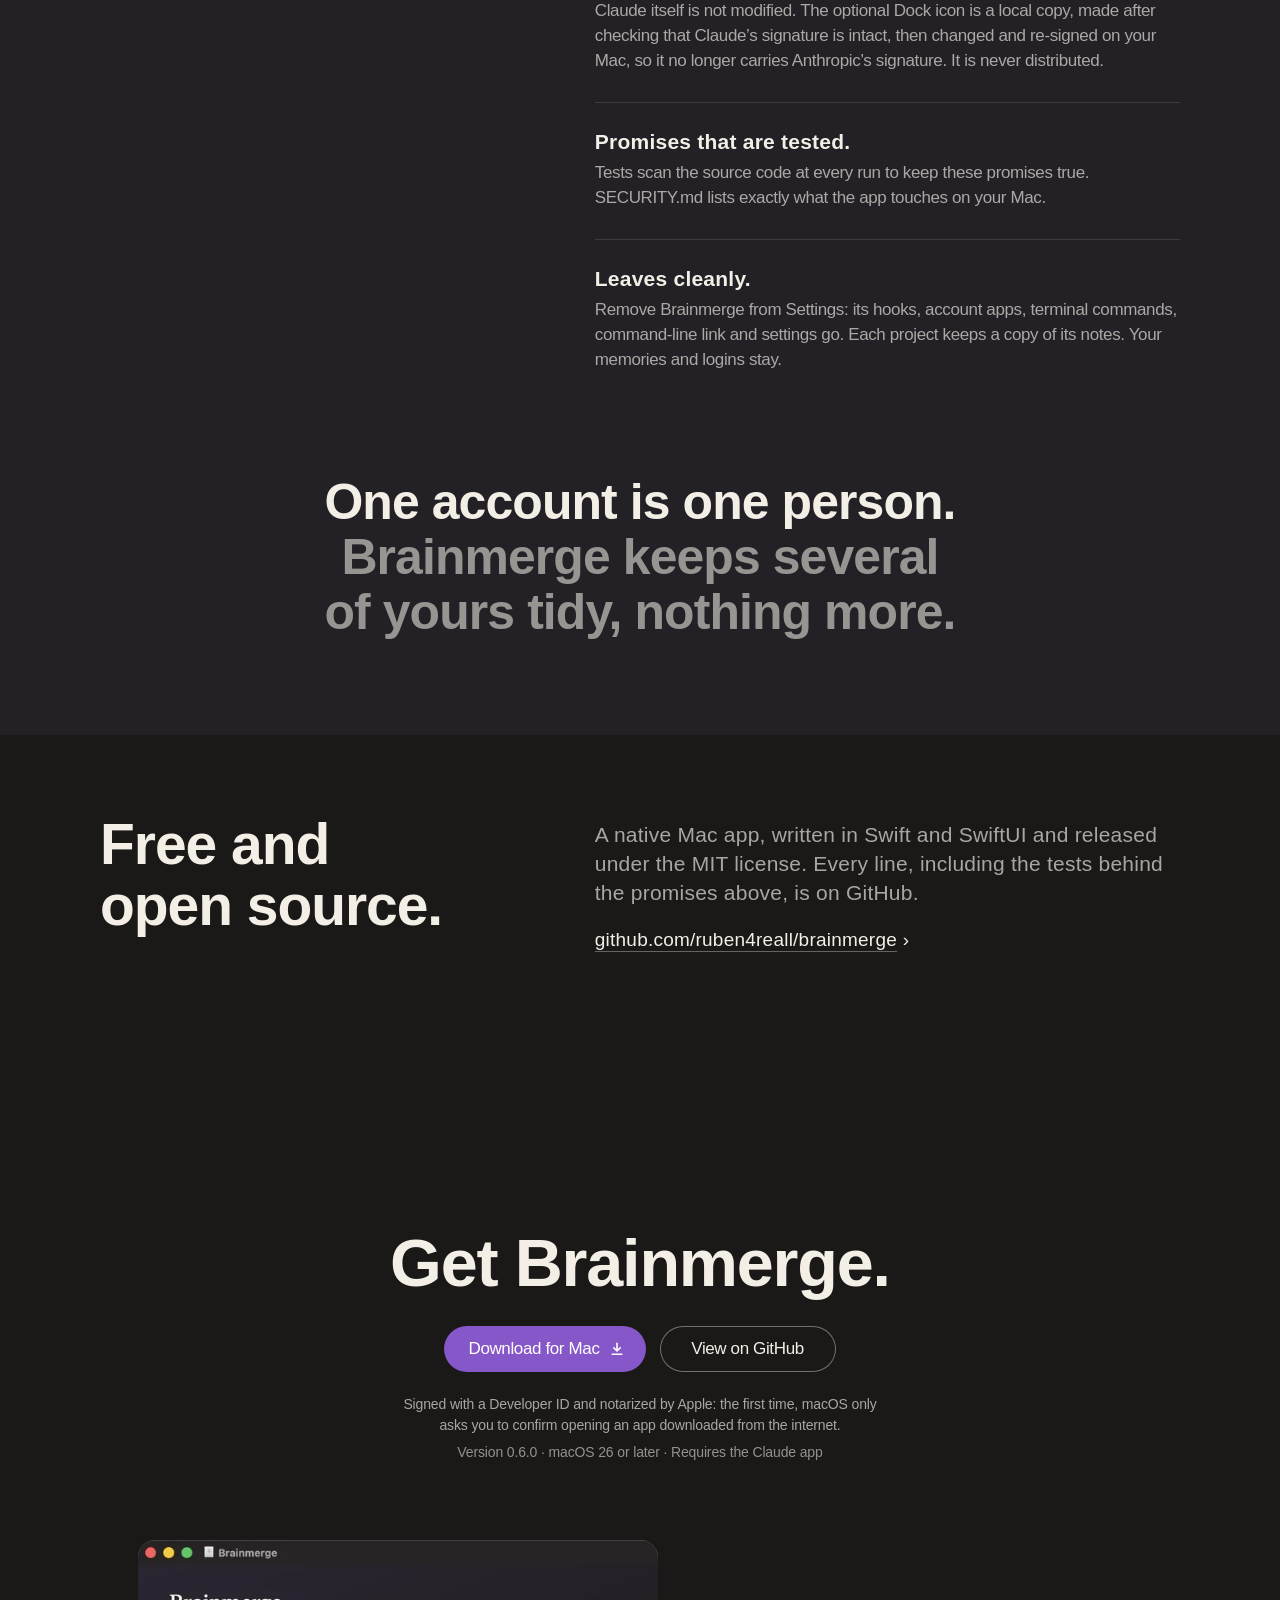
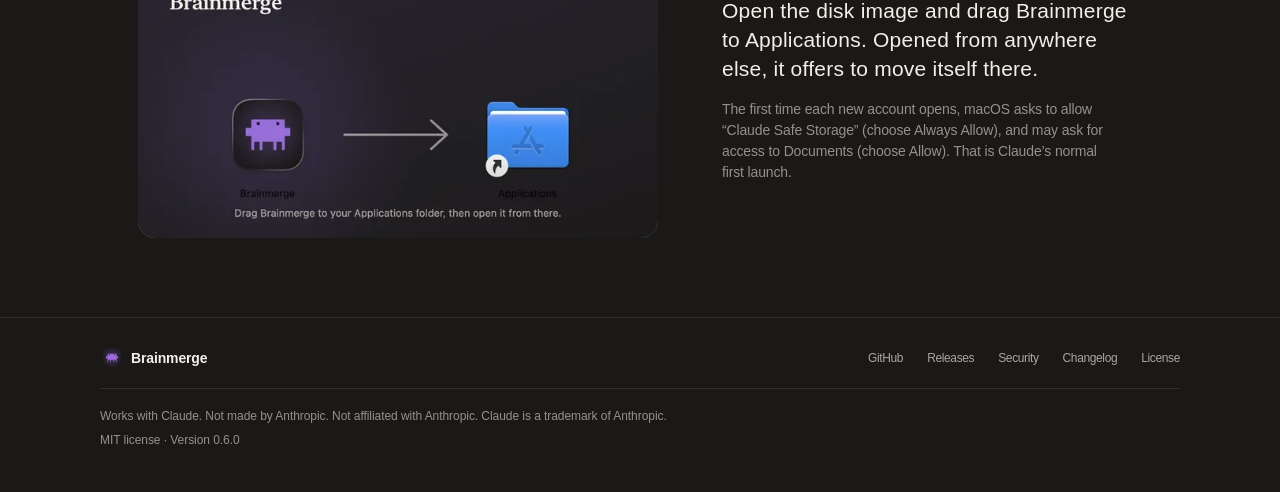
==== commit f53d3024: "fix(site): refine the Dock and the companion after review, and name macOS in the RAM card The RAM ca" ====
--- a/site/index.html
+++ b/site/index.html
@@ -25,7 +25,11 @@
   <link rel="icon" type="image/svg+xml" href="assets/logo-mark.svg">
   <link rel="apple-touch-icon" href="assets/apple-touch-icon.png">
   <link rel="stylesheet" href="styles.css">
+  <link rel="stylesheet" href="dock.css">
+  <link rel="stylesheet" href="companion.css">
   <script src="script.js" defer></script>
+  <script src="dock.js" defer></script>
+  <script src="companion.js" defer></script>
 </head>
 <body>
   <a class="skip" href="#main">Skip to content</a>
@@ -52,24 +56,9 @@
     <!-- Hero -->
     <section class="hero" id="top" aria-labelledby="hero-title">
       <div class="wrap hero-copy">
-        <svg class="creature" viewBox="0 -3 16 15" role="img" aria-label="The Brainmerge creature, a small purple pixel figure." shape-rendering="crispEdges">
-          <rect class="cr-shadow" x="2" y="11" width="12" height="1" fill="#A06BE0" fill-opacity="0.18"/>
-          <g class="cr-hop">
-            <g class="cr-sprite">
-              <path class="cr-legs" d="M2 8h1v3H2zM5 8h1v3H5zM10 8h1v3h-1zM13 8h1v3h-1z" fill="#A06BE0"/>
-              <g class="cr-top">
-                <path d="M2 0h12v8H2z" fill="#A06BE0"/>
-                <g class="cr-arms"><path class="cr-arm-l" d="M0 3h2v3H0z" fill="#A06BE0"/><path class="cr-arm-r" d="M14 3h2v3h-2z" fill="#A06BE0"/></g>
-                <g class="cr-look">
-                  <g class="cr-eyes" fill="#1E1430">
-                    <g class="cr-open"><g class="cr-blink"><rect x="4" y="1" width="1" height="1"/><rect x="11" y="1" width="1" height="1"/></g></g>
-                    <g class="cr-shut" opacity="0"><rect x="4" y="2" width="1" height="0.35"/><rect x="11" y="2" width="1" height="0.35"/></g>
-                    <g class="cr-blink-shut" opacity="0"><rect x="4" y="2" width="1" height="0.35"/><rect x="11" y="2" width="1" height="0.35"/></g>
-                  </g>
-                </g>
-              </g>
-            </g>
-          </g>
+        <svg class="creature hero-creature" viewBox="0 -3 16 15" role="img" aria-label="The Brainmerge creature, a small purple pixel figure." shape-rendering="crispEdges">
+          <rect class="cm-shadow" x="2" y="11" width="12" height="1" fill="#A06BE0" fill-opacity="0.18"/>
+          <g class="cm-body"><path class="cm-cells" d="M2 0h12v1h-12zM2 1h12v1h-12zM2 2h12v1h-12zM0 3h16v1h-16zM0 4h16v1h-16zM0 5h16v1h-16zM2 6h12v1h-12zM2 7h12v1h-12zM2 8h1v1h-1zM5 8h1v1h-1zM10 8h1v1h-1zM13 8h1v1h-1zM2 9h1v1h-1zM5 9h1v1h-1zM10 9h1v1h-1zM13 9h1v1h-1zM2 10h1v1h-1zM5 10h1v1h-1zM10 10h1v1h-1zM13 10h1v1h-1z" fill="#A06BE0"/><g class="cm-eyes" fill="#1E1430"><rect x="4" y="1" width="1" height="1"/><rect x="11" y="1" width="1" height="1"/></g></g>
         </svg>
         <p class="hero-name">Brainmerge</p>
         <h1 id="hero-title">Every Claude account,<br class="br-wide"> side by&nbsp;side.</h1>
@@ -116,13 +105,18 @@
       <div class="wrap">
         <h2 class="h2 center reveal" id="apps-title">Each account is an app of its&nbsp;own.</h2>
         <div class="dock-stage reveal">
-          <div class="dock" role="img" aria-label="A Mac Dock with Brainmerge and four account apps, each in its own color: Personal in orange, Studio in pink, Work in blue and Client in purple. Studio is running.">
-            <span class="dock-item"><span class="tip">Brainmerge</span><img src="assets/icon-512.webp" alt="" width="512" height="512" loading="lazy"></span>
-            <span class="dock-sep"></span>
-            <span class="dock-item acc-p"><span class="tip">Personal</span><span class="tile">P</span></span>
-            <span class="dock-item acc-s"><span class="tip">Studio</span><span class="tile">S</span><span class="run"></span></span>
-            <span class="dock-item acc-w"><span class="tip">Work</span><span class="tile">W</span></span>
-            <span class="dock-item acc-c"><span class="tip">Client</span><span class="tile">C</span></span>
+          <div class="mac">
+            <div class="mdock" role="group" aria-label="A Mac Dock: Brainmerge, then the apps of four accounts, each in its own color: Personal in orange, Studio in pink, Work in blue and Client in purple. Choose an app to open it.">
+              <div class="mdock-glass" aria-hidden="true"><span class="mdock-half is-l"><span class="mdock-bar"></span></span><span class="mdock-half is-r"><span class="mdock-bar"></span></span></div>
+              <div class="mdock-row">
+                <button class="mdock-app" type="button" data-name="Brainmerge" data-running aria-label="Brainmerge, open"><span class="mdock-icon" aria-hidden="true"><img src="assets/icon-512.webp" alt="" width="512" height="512" loading="lazy" decoding="async"></span><span class="mdock-name" aria-hidden="true">Brainmerge</span><span class="mdock-dot" aria-hidden="true"></span></button>
+                <span class="mdock-sep" aria-hidden="true"></span>
+                <button class="mdock-app" type="button" data-name="Personal" data-opener aria-label="Personal"><span class="mdock-icon" aria-hidden="true"><img src="assets/dock/personal-256.webp" srcset="assets/dock/personal-256.webp 256w, assets/dock/personal-512.webp 512w" sizes="calc(1.6 * clamp(52px, 4vw + 20px, 80px))" alt="" width="256" height="256" loading="lazy" decoding="async"></span><span class="mdock-name" aria-hidden="true">Personal</span><span class="mdock-dot" aria-hidden="true"></span></button>
+                <button class="mdock-app" type="button" data-name="Studio" data-running aria-label="Studio, open"><span class="mdock-icon" aria-hidden="true"><img src="assets/dock/studio-256.webp" srcset="assets/dock/studio-256.webp 256w, assets/dock/studio-512.webp 512w" sizes="calc(1.6 * clamp(52px, 4vw + 20px, 80px))" alt="" width="256" height="256" loading="lazy" decoding="async"></span><span class="mdock-name" aria-hidden="true">Studio</span><span class="mdock-dot" aria-hidden="true"></span></button>
+                <button class="mdock-app" type="button" data-name="Work" aria-label="Work"><span class="mdock-icon" aria-hidden="true"><img src="assets/dock/work-256.webp" srcset="assets/dock/work-256.webp 256w, assets/dock/work-512.webp 512w" sizes="calc(1.6 * clamp(52px, 4vw + 20px, 80px))" alt="" width="256" height="256" loading="lazy" decoding="async"></span><span class="mdock-name" aria-hidden="true">Work</span><span class="mdock-dot" aria-hidden="true"></span></button>
+                <button class="mdock-app" type="button" data-name="Client" aria-label="Client"><span class="mdock-icon" aria-hidden="true"><img src="assets/dock/client-256.webp" srcset="assets/dock/client-256.webp 256w, assets/dock/client-512.webp 512w" sizes="calc(1.6 * clamp(52px, 4vw + 20px, 80px))" alt="" width="256" height="256" loading="lazy" decoding="async"></span><span class="mdock-name" aria-hidden="true">Client</span><span class="mdock-dot" aria-hidden="true"></span></button>
+              </div>
+            </div>
           </div>
           <p class="dock-path"><code>~/Applications/Brainmerge</code></p>
         </div>
@@ -524,7 +518,7 @@
         <p class="usage-figure reveal"><b>Eight gigabytes</b> of transcripts, read in <b>under twenty seconds</b> with about <b>seventy megabytes</b> of RAM. The next read takes <b>under a&nbsp;second</b>.</p>
         <div class="usage-more">
           <figure class="scene scene-ram reveal" data-scene="ram">
-            <div class="card ram-card" role="img" aria-label="RAM and disk, as the Usage screen shows them. This Mac: 11.2 GB of 16 GB of RAM in use, 70%. Personal uses 1.9 GB, 12% of this Mac, and takes 2.4 GB on disk; Studio 1.2 GB, 8%, and 1.1 GB on disk; Work and Client are closed and take 0.9 GB and 0.8 GB on disk; Claude Code in a terminal, 1 session for all accounts together, uses 0.6 GB, 4%; other apps use 7.5 GB, 47%. Claude uses 3.7 GB of RAM, 23%, and the accounts take 5.2 GB on disk.">
+            <div class="card ram-card" role="img" aria-label="RAM and disk, as the Usage screen shows them. This Mac: 11.2 GB of 16 GB of RAM in use, 70%. Personal uses 1.9 GB, 12% of this Mac, and takes 2.4 GB on disk; Studio 1.2 GB, 8%, and 1.1 GB on disk; Work and Client are closed and take 0.9 GB and 0.8 GB on disk; Claude Code in a terminal, 1 session for all accounts together, uses 0.6 GB, 4%; macOS and other apps use 7.5 GB, 47%. Claude uses 3.7 GB of RAM, 23%, and the accounts take 5.2 GB on disk.">
               <p class="card-label" aria-hidden="true">RAM and disk</p>
               <p class="ram-mac" aria-hidden="true"><span>This Mac</span><span><b>11.2 GB</b> of 16 GB used · 70%</span></p>
               <p class="meter" aria-hidden="true"><i></i></p>
@@ -534,7 +528,7 @@
                 <li class="acc-w"><i class="dot"></i><span class="nm">Work</span><span class="ram is-off">Closed</span><span class="rbar"><i></i></span><span class="disk">0.9 GB</span></li>
                 <li class="acc-c"><i class="dot"></i><span class="nm">Client</span><span class="ram is-off">Closed</span><span class="rbar"><i></i></span><span class="disk">0.8 GB</span></li>
                 <li class="term"><i class="dot"></i><span class="nm">Claude Code in a terminal<small>1 session, all accounts together</small></span><span class="ram">0.6 GB<small>4% of this Mac</small></span><span class="rbar"><i></i></span><span class="disk"></span></li>
-                <li class="other"><i class="dot"></i><span class="nm">Other apps</span><span class="ram">7.5 GB<small>47% of this Mac</small></span><span class="rbar"><i></i></span><span class="disk"></span></li>
+                <li class="other"><i class="dot"></i><span class="nm">macOS and other apps</span><span class="ram">7.5 GB<small>47% of this Mac</small></span><span class="rbar"><i></i></span><span class="disk"></span></li>
               </ul>
               <p class="card-foot" aria-hidden="true">Claude uses 3.7 GB of RAM, 23%. Your accounts take 5.2 GB on&nbsp;disk.</p>
             </div>
--- a/site/styles.css
+++ b/site/styles.css
@@ -389,7 +389,9 @@
   text-align: center;
 }
 /* The creature: the app's 16 by 11 grid, drawn in SVG, 7 px per cell (the app's Launch.unit), 5 px on phones.
-   The viewBox keeps three rows of headroom for the hop and one row for its shadow: the box is 16 by 15 cells. */
+   The viewBox keeps three rows of headroom for the hop and one row for its shadow: the box is 16 by 15 cells.
+   The hero's creature stands low enough under the nav for the launch's cloud of pixels (the app's gather, 9.6 cells
+   above its head at the widest) to stay clear of the bar; the room is taken back above the screenshot. */
 .creature {
   display: block;
   width: 112px;
@@ -397,18 +399,10 @@
   overflow: visible;
 }
 .hero .creature {
-  margin: -14px 0 6px;
+  margin: 20px 0 6px;
   cursor: default;
   -webkit-tap-highlight-color: transparent;
 }
-/* In an SVG, px in a transform are grid cells. The origin is the middle of the feet. */
-.creature .cr-hop,
-.creature .cr-sprite,
-.creature .cr-shadow {
-  transform-box: view-box;
-  transform-origin: 8px 11px;
-}
-.creature .cr-shadow { opacity: 0; }
 .hero-name {
   margin-bottom: 12px;
   font-size: 21px;
@@ -440,7 +434,7 @@
 .br-split { display: inline; }
 .hero-shot {
   width: min(var(--max), 100% - var(--gutter) * 2);
-  margin: 40px auto 0;
+  margin: 22px auto 0;
 }
 /* The Accounts window ends in empty space below its cards: on wide screens the picture stops under them and
    fades into the page, so the hero never ends on a dark void. Phones get their own crop. */
@@ -550,73 +544,6 @@
   flex-direction: column;
   align-items: center;
   margin: clamp(56px, 6vw, 80px) auto clamp(44px, 4.4vw, 56px);
-}
-.dock {
-  --s: clamp(46px, 7vw, 100px);
-  display: flex;
-  align-items: flex-end;
-  gap: calc(var(--s) * 0.08);
-  padding: calc(var(--s) * 0.1) calc(var(--s) * 0.14) calc(var(--s) * 0.16);
-  border-radius: calc(var(--s) * 0.3);
-  background: rgba(244, 239, 230, 0.055);
-  border: 1px solid rgba(244, 239, 230, 0.11);
-}
-.dock-item {
-  position: relative;
-  width: var(--s);
-  height: var(--s);
-  display: grid;
-  place-items: center;
-}
-.dock-item img { width: 100%; height: 100%; }
-.dock-sep {
-  align-self: stretch;
-  width: 1px;
-  margin: calc(var(--s) * 0.12) calc(var(--s) * 0.05);
-  background: rgba(244, 239, 230, 0.2);
-}
-.tile {
-  width: 82%;
-  height: 82%;
-  display: grid;
-  place-items: center;
-  border-radius: 23%;
-  background: var(--c);
-  color: #fff;
-  font-size: calc(var(--s) * 0.36);
-  line-height: 1;
-  font-weight: 600;
-  letter-spacing: 0;
-}
-.run {
-  position: absolute;
-  left: 50%;
-  bottom: calc(var(--s) * -0.1);
-  width: 4px;
-  height: 4px;
-  margin-left: -2px;
-  border-radius: 50%;
-  background: rgba(244, 239, 230, 0.75);
-}
-.tip {
-  position: absolute;
-  left: 50%;
-  bottom: calc(100% + 10px);
-  transform: translateX(-50%);
-  padding: 4px 10px 5px;
-  border-radius: 7px;
-  background: #2C2A29;
-  border: 1px solid rgba(244, 239, 230, 0.14);
-  font-size: 13px;
-  line-height: 1.3;
-  letter-spacing: -0.005em;
-  color: var(--text);
-  white-space: nowrap;
-}
-.dock-item .tip { opacity: 0; }
-@media (hover: hover) and (pointer: fine) {
-  .dock-stage .dock:hover .dock-item:not(:hover) .tip { opacity: 0; }
-  .dock-stage .dock .dock-item:hover .tip { opacity: 1; }
 }
 .dock-path {
   margin-top: 28px;
@@ -1784,8 +1711,8 @@
   .btn-dl.is-going .dl-arrow { animation: dl-drop 520ms 1; }
 
   /* The page arrives: the name, the headline, the sentence, the buttons, then the screenshot, in reading order, while
-     the creature sleeps; it wakes once they have landed (below). The screenshot starts barely visible, never blank. */
-  .hero-name,
+     the creature assembles (companion.js, which also brings in the name as the app's wordmark). The screenshot starts
+     barely visible, never blank. */
   .hero h1,
   .hero-sub,
   .hero .actions,
@@ -1794,9 +1721,8 @@
   .hero-sub { animation-delay: 120ms; }
   .hero .actions { animation-delay: 180ms; }
   .hero-fine { animation-delay: 240ms; }
-  .hero-shot { animation: shot-in var(--t-shot) var(--ease-out) 280ms both; }
-  /* The creature, from the start: asleep, it only settles in. */
-  .hero .creature { animation: sleep-in var(--t-page) var(--ease-out) both; }
+  /* After the creature has clicked together (0.56 s): the launch is alone, as the app's splash is. */
+  .hero-shot { animation: shot-in var(--t-shot) var(--ease-out) 560ms both; }
 
   /* Reveals: readable before they stop moving. A batch that arrives together rises in reading order (--d, set by
      script.js); a group's children follow each other 60 ms apart. */
@@ -1818,13 +1744,6 @@
   .js .reveal-group.is-in > :nth-child(5) { transition-delay: calc(var(--d, 0ms) + 4 * var(--stagger)); }
   .js .reveal-group.is-in > :nth-child(6) { transition-delay: calc(var(--d, 0ms) + 5 * var(--stagger)); }
   .js .reveal-group.is-in > :nth-child(n+7) { transition-delay: calc(var(--d, 0ms) + 6 * var(--stagger)); }
-
-  /* The Dock answers the pointer like a Mac's: the app under it rises a little and says its name. */
-  .dock-item { transition: transform var(--t-base) var(--ease-out); transform-origin: 50% 100%; }
-  .dock-item .tip { transition: opacity var(--t-hover) var(--ease-out); }
-  @media (hover: hover) and (pointer: fine) {
-    .dock-item:hover { transform: translateY(-8%) scale(1.08); }
-  }
 
   /* ---------- The scenes, before their beats (script.js adds one class per beat) ---------- */
 
@@ -1979,44 +1898,6 @@
   .js .said li:not(.lit) em { color: var(--text-2); }
   .js .said li.lit .av::after { animation: saved 700ms var(--ease-out) 1; }
 
-  /* The Dock: Studio launches like a Mac app. Its name shows while the tile bounces twice, then goes, as a Mac shows a
-     name only under the pointer; its run dot appears as it lands. A pointer on the Dock ends the name at once. */
-  .js .dock-stage .acc-s .run {
-    opacity: 0;
-    transition: opacity var(--t-base) var(--ease-out);
-  }
-  .js .dock-stage.is-in .acc-s .tip { animation: dock-name 1700ms linear backwards; }
-  .js .dock-stage.is-in .acc-s .run {
-    opacity: 1;
-    transition-delay: 1350ms;
-  }
-  .js .dock-stage.is-in .acc-s .tile { animation: dock-bounce 900ms 450ms 1 both; }
-  @media (hover: hover) and (pointer: fine) {
-    .js .dock-stage.is-in .dock:hover .acc-s .tip { animation: none; }
-  }
-
-  /* The hero creature wakes up: a sleepy double blink, a crouch, a hop with squash and stretch, a wave.
-     Limbs and eyes move in whole cells; only the body's squash and stretch is eased. 1.88 s after a 400 ms wait. */
-  .hero .creature .cr-open { animation: cr-wake-open 1880ms step-end 400ms 1 both; }
-  .hero .creature .cr-shut { animation: cr-wake-shut 1880ms step-end 400ms 1 both; }
-  .hero .creature .cr-sprite { animation: cr-wake-sprite 1880ms linear 400ms 1 both; }
-  .hero .creature .cr-top { animation: cr-wake-top 1880ms step-end 400ms 1 both; }
-  .hero .creature .cr-arms { animation: cr-wake-arms 1880ms step-end 400ms 1 both; }
-  .hero .creature .cr-arm-r { animation: cr-wake-wave 1880ms step-end 400ms 1 both; }
-  .hero .creature .cr-shadow { animation: cr-wake-shadow 1880ms linear 400ms 1 both; }
-  /* Then it blinks once and looks around once, in whole cells, and stays still: 4.6 s after load in all.
-     No breathing: pixel art never breathes by scale, and nothing on the page moves for more than 5 s. */
-  .hero .creature .cr-eyes { animation: cr-glance 1800ms step-end 2800ms 1; }
-  .hero .creature .cr-blink { animation: cr-blink 1800ms step-end 2800ms 1; }
-  .hero .creature .cr-blink-shut { animation: cr-blink-shut 1800ms step-end 2800ms 1; }
-  /* Awake, it looks toward the reader's pointer, a whole cell at a time (script.js), and down at Download when the
-     button has the pointer or the keyboard's focus. */
-  .hero .creature .cr-look { transform: translate(var(--gx, 0px), var(--gy, 0px)); }
-  .hero .creature.gx-l { --gx: -1px; }
-  .hero .creature.gx-r { --gx: 1px; }
-  .hero .creature.gy-d,
-  .hero .creature.is-looking { --gy: 1px; }
-
   /* The 404: the creature looks left, then right, once. */
   .lost .creature .cr-eyes { animation: cr-lost 1400ms step-end 600ms 1; }
 
@@ -2037,9 +1918,6 @@
 @keyframes shot-in {
   from { opacity: 0.01; transform: translateY(28px) scale(0.98); }
 }
-@keyframes sleep-in {
-  from { opacity: 0; transform: translateY(6px); }
-}
 /* Down into the tray (gravity), gone; a new arrow comes down from above and settles. */
 @keyframes dl-drop {
   0% { transform: none; opacity: 1; animation-timing-function: cubic-bezier(0.55, 0, 1, 0.45); }
@@ -2058,12 +1936,6 @@
 @keyframes spin {
   to { transform: rotate(1turn); }
 }
-/* Studio's name while it launches: in at 250 ms, held while the tile bounces, gone by 1.7 s. */
-@keyframes dock-name {
-  0%, 14.7% { opacity: 0; transform: translate(-50%, 4px); animation-timing-function: cubic-bezier(0.23, 1, 0.32, 1); }
-  24.1%, 82.4% { opacity: 1; transform: translate(-50%, 0); animation-timing-function: cubic-bezier(0.25, 0.1, 0.25, 1); }
-  100% { opacity: 0; transform: translate(-50%, 0); }
-}
 @keyframes pop-scale {
   from { transform: scale(0.6); }
 }
@@ -2087,80 +1959,6 @@
   to { opacity: 0; transform: scale(1.6); }
 }
 
-/* Rising: fast out of the dock. Falling: gravity, an ease-in, which is right for a fall. */
-@keyframes dock-bounce {
-  0% { transform: none; animation-timing-function: cubic-bezier(0.23, 1, 0.32, 1); }
-  22% { transform: translateY(-38%); animation-timing-function: cubic-bezier(0.55, 0, 1, 0.45); }
-  44% { transform: none; animation-timing-function: cubic-bezier(0.23, 1, 0.32, 1); }
-  66% { transform: translateY(-22%); animation-timing-function: cubic-bezier(0.55, 0, 1, 0.45); }
-  88%, 100% { transform: none; }
-}
-
-/* Wake-up beats, in ms after the wait: 200 open, 320 shut, 440 open, 600 crouch, 720 take off, 880 apex,
-   1080 land, 1200 rebound, 1320 still, 1400 to 1760 wave. Percentages are of 1880 ms. */
-@keyframes cr-wake-open {
-  0% { opacity: 0; }
-  10.64% { opacity: 1; }
-  17.02% { opacity: 0; }
-  23.4%, 100% { opacity: 1; }
-}
-@keyframes cr-wake-shut {
-  0% { opacity: 1; }
-  10.64% { opacity: 0; }
-  17.02% { opacity: 1; }
-  23.4%, 100% { opacity: 0; }
-}
-@keyframes cr-wake-sprite {
-  0%, 31.91% { transform: none; animation-timing-function: cubic-bezier(0.23, 1, 0.32, 1); }
-  38.3% { transform: scale(1.08, 0.9); animation-timing-function: cubic-bezier(0.23, 1, 0.32, 1); }
-  46.81% { transform: translateY(-3px) scale(0.94, 1.07); animation-timing-function: cubic-bezier(0.33, 0, 0.67, 1); }
-  51.06% { transform: translateY(-3.2px); animation-timing-function: cubic-bezier(0.55, 0, 1, 0.45); }
-  57.45% { transform: scale(1.1, 0.88); animation-timing-function: cubic-bezier(0.23, 1, 0.32, 1); }
-  63.83% { transform: scale(0.97, 1.03); animation-timing-function: cubic-bezier(0.45, 0, 0.55, 1); }
-  70.21%, 100% { transform: none; }
-}
-@keyframes cr-wake-top {
-  0% { transform: none; }
-  31.91% { transform: translateY(1px); }
-  46.81% { transform: none; }
-  57.45% { transform: translateY(1px); }
-  63.83%, 100% { transform: none; }
-}
-@keyframes cr-wake-arms {
-  0% { transform: none; }
-  46.81% { transform: translateY(-1px); }
-  57.45%, 100% { transform: none; }
-}
-@keyframes cr-wake-wave {
-  0% { transform: none; }
-  74.47% { transform: translateY(-1px); }
-  80.85% { transform: none; }
-  87.23% { transform: translateY(-1px); }
-  93.62%, 100% { transform: none; }
-}
-@keyframes cr-wake-shadow {
-  0%, 31.91% { opacity: 0; transform: none; }
-  38.3% { opacity: 1; transform: none; }
-  46.81%, 51.06% { opacity: 0.55; transform: scaleX(0.75); }
-  57.45% { opacity: 1; transform: scaleX(1.05); }
-  70.21%, 100% { opacity: 0; transform: none; }
-}
-/* The idle, in ms after its 2.8 s delay (percentages of 1800 ms): a 120 ms blink at 0, eyes one cell left
-   600 to 1100, one cell right 1100 to 1600, home. */
-@keyframes cr-glance {
-  0% { transform: none; }
-  33.33% { transform: translateX(-1px); }
-  61.11% { transform: translateX(1px); }
-  88.89%, 100% { transform: none; }
-}
-@keyframes cr-blink {
-  0% { opacity: 0; }
-  6.67%, 100% { opacity: 1; }
-}
-@keyframes cr-blink-shut {
-  0% { opacity: 1; }
-  6.67%, 100% { opacity: 0; }
-}
 @keyframes cr-lost {
   0% { transform: none; }
   30% { transform: translateX(-1px); }
@@ -2212,7 +2010,7 @@
   .nav-cta { font-size: 13px; }
 
   .hero { padding-top: 32px; }
-  .hero .creature { width: 80px; height: 75px; margin: -10px 0 6px; }
+  .hero .creature { width: 80px; height: 75px; margin: 2px 0 6px; }
   .hero-name { font-size: 19px; }
   .hero h1 { font-size: 44px; line-height: 1.07; }
   .hero-sub,
@@ -2223,7 +2021,7 @@
   .btn { min-width: 0; padding: 12px 18px; font-size: 16px; }
   .fine .sep-wide { display: none; }
   .fine .br-narrow { display: inline; }
-  .hero-shot { margin-top: 36px; }
+  .hero-shot { margin-top: 24px; }
 
   .h2,
   .problem-title { font-size: 34px; line-height: 1.1; }
@@ -2253,7 +2051,6 @@
   .usage-figure { font-size: 24px; }
   .closing { font-size: 28px; text-align: left; }
   .dock-path { font-size: 13px; }
-  .tip { font-size: 12px; bottom: calc(100% + 8px); }
   .footer-top { flex-direction: column; align-items: flex-start; }
   .footer-links { gap: 8px 18px; }
   .screen { height: 318px; }
--- a/site/dock.css
+++ b/site/dock.css
@@ -0,0 +1,225 @@
+/* The Dock of "Each account is an app of its own": a macOS 26 Dock on the bottom of a Mac's screen.
+   Its glass is two halves, each clipped at the middle, so the bar widens with plain transforms (dock.js). */
+
+.mac {
+  --s: clamp(52px, 4vw + 20px, 80px);
+  --pt: calc(var(--s) * 0.07);
+  --pb: calc(var(--s) * 0.07);
+  --px: calc(var(--s) * 0.1);
+  --far: calc(var(--s) * 3);
+  position: relative;
+  width: min(100%, 920px);
+  margin-inline: auto;
+  display: flex;
+  justify-content: center;
+  padding: calc(var(--s) * 1.3 + 56px) 12px calc(var(--s) * 0.13);
+  border-radius: 20px;
+  overflow: hidden;
+  isolation: isolate;
+  /* A wallpaper of the site's own colors: warm light low on the left, cool on the right, plum above. */
+  background:
+    radial-gradient(60% 90% at 16% 112%, rgba(217, 119, 87, 0.66), rgba(217, 119, 87, 0) 70%),
+    radial-gradient(55% 85% at 86% 108%, rgba(111, 163, 216, 0.55), rgba(111, 163, 216, 0) 70%),
+    radial-gradient(46% 75% at 50% 100%, rgba(217, 122, 142, 0.5), rgba(217, 122, 142, 0) 72%),
+    radial-gradient(70% 55% at 50% 58%, rgba(168, 123, 201, 0.22), rgba(168, 123, 201, 0) 75%),
+    radial-gradient(90% 80% at 50% -10%, rgba(134, 87, 201, 0.6), rgba(134, 87, 201, 0) 70%),
+    linear-gradient(180deg, #241C33 0%, #2B2137 50%, #38273F 100%);
+  box-shadow: inset 0 0 0 1px rgba(255, 255, 255, 0.07);
+}
+
+.mdock {
+  position: relative;
+  z-index: 0;
+  max-width: 100%;
+}
+.mdock-row {
+  display: flex;
+  align-items: flex-end;
+  padding: var(--pt) var(--px) var(--pb);
+}
+
+/* ---------- The glass ---------- */
+
+.mdock-glass {
+  position: absolute;
+  inset: 0;
+  z-index: -1;
+  pointer-events: none;
+}
+.mdock-half {
+  position: absolute;
+  top: -48px;
+  bottom: -48px;
+  overflow: hidden;
+}
+.mdock-half.is-l { left: calc(var(--far) * -1); right: 50%; }
+.mdock-half.is-r { left: 50%; right: calc(var(--far) * -1); }
+.mdock-bar {
+  position: absolute;
+  top: 48px;
+  bottom: 48px;
+  width: 100%;
+  border-radius: calc(var(--s) * 0.36);
+  background: linear-gradient(180deg, rgba(255, 255, 255, 0.2), rgba(255, 255, 255, 0.09) 60%, rgba(255, 255, 255, 0.12));
+  /* No blur: behind it is only the smooth wallpaper, and a blur would sample each half on its own and show the seam. */
+  -webkit-backdrop-filter: saturate(190%) brightness(1.06);
+  backdrop-filter: saturate(190%) brightness(1.06);
+  box-shadow:
+    inset 0 1px 0.5px rgba(255, 255, 255, 0.5),
+    inset 0 -1px 0.5px rgba(255, 255, 255, 0.16),
+    inset 0 0 0 1px rgba(255, 255, 255, 0.13),
+    inset 0 0 22px rgba(255, 255, 255, 0.06),
+    0 1px 3px rgba(0, 0, 0, 0.18),
+    0 14px 34px -10px rgba(0, 0, 0, 0.55);
+}
+.is-l .mdock-bar { left: var(--far); }
+.is-r .mdock-bar { right: var(--far); }
+
+/* ---------- The separator ---------- */
+
+.mdock-sep {
+  width: calc(var(--s) * 0.34);
+  height: var(--s);
+  display: flex;
+  align-items: center;
+  justify-content: center;
+}
+.mdock-sep::before {
+  content: "";
+  width: 1px;
+  height: 62%;
+  border-radius: 1px;
+  background: rgba(255, 255, 255, 0.3);
+}
+
+/* ---------- An app ---------- */
+
+.mdock-app {
+  position: relative;
+  width: var(--s);
+  height: var(--s);
+  flex: none;
+  margin: 0;
+  padding: 0;
+  border: 0;
+  background: none;
+  color: inherit;
+  font: inherit;
+  cursor: default;
+  -webkit-tap-highlight-color: transparent;
+}
+.mdock-app:focus { outline: none; }
+/* The icon is laid out at its largest and drawn smaller at rest, so it stays sharp when it grows. */
+.mdock-icon {
+  position: absolute;
+  left: 50%;
+  bottom: 0;
+  width: calc(var(--s) * 1.6);
+  height: calc(var(--s) * 1.6);
+  margin-left: calc(var(--s) * -0.8);
+  transform: scale(0.625);
+  transform-origin: 50% 100%;
+}
+.mdock-icon img {
+  display: block;
+  width: 100%;
+  height: 100%;
+  -webkit-user-drag: none;
+  user-select: none;
+}
+/* Pressed, a Mac darkens the icon; a light wash is the highlight when nothing moves. Same squircle as the icons. */
+.mdock-icon::after {
+  content: "";
+  position: absolute;
+  inset: 10%;
+  border-radius: 22.5%;
+  background: #000;
+  opacity: 0;
+  transition: opacity var(--t-press, 160ms) var(--ease-out, ease-out);
+}
+.mdock-app:active .mdock-icon::after {
+  opacity: 0.32;
+  transition-duration: 0ms;
+}
+
+/* The keyboard's ring, around the icon's squircle: drawn on the icon, so it grows and bounces with it. */
+.mdock-icon::before {
+  content: "";
+  position: absolute;
+  inset: 5%;
+  border-radius: 25%;
+  box-shadow: 0 0 0 3.2px var(--accent, #A06BE0), 0 0 0 8px rgba(160, 107, 224, 0.28);
+  opacity: 0;
+}
+.mdock-app:focus-visible .mdock-icon::before { opacity: 1; }
+
+/* The name above the icon. */
+.mdock-name {
+  position: absolute;
+  left: 50%;
+  bottom: calc(var(--s) * 0.9 + 9px);
+  transform: translate(-50%, 0);
+  padding: 4px 11px 5px;
+  border-radius: 9px;
+  background: rgba(34, 31, 40, 0.66);
+  -webkit-backdrop-filter: blur(18px) saturate(170%);
+  backdrop-filter: blur(18px) saturate(170%);
+  box-shadow: inset 0 0 0 0.5px rgba(255, 255, 255, 0.24), inset 0 1px 0 rgba(255, 255, 255, 0.1), 0 6px 16px -4px rgba(0, 0, 0, 0.45);
+  color: rgba(255, 255, 255, 0.94);
+  font-size: 13px;
+  line-height: 1.25;
+  font-weight: 500;
+  letter-spacing: -0.005em;
+  white-space: nowrap;
+  opacity: 0;
+  pointer-events: none;
+}
+.mdock-app:focus-visible .mdock-name,
+.mdock-app.is-hover .mdock-name,
+.mdock-app.is-named .mdock-name { opacity: 1; }
+.mdock-app.is-named .mdock-name { transition: opacity var(--t-quick, 150ms) var(--ease-out, ease-out); }
+@media (hover: hover) and (pointer: fine) {
+  .mdock:not(.is-moving) .mdock-app:hover .mdock-name { opacity: 1; }
+  .mdock:not(.is-moving) .mdock-app:hover .mdock-icon::after { background: #fff; opacity: 0.14; }
+  .mdock:not(.is-moving) .mdock-app:active .mdock-icon::after { background: #000; opacity: 0.32; }
+}
+
+/* The running dot, under an open app. */
+.mdock-dot {
+  position: absolute;
+  left: 50%;
+  bottom: calc(var(--pb) * -1 + 3px);
+  width: 4px;
+  height: 4px;
+  margin-left: -2px;
+  border-radius: 50%;
+  background: rgba(255, 255, 255, 0.78);
+  opacity: 0;
+}
+.mdock-app[data-running] .mdock-dot { opacity: 1; }
+
+/* ---------- With motion (dock.js adds is-moving unless Reduce Motion is on) ---------- */
+
+.mdock.is-moving .mdock-icon { will-change: transform; }
+.mdock.is-moving .mdock-dot { transition: opacity 200ms var(--ease-out, ease-out); }
+
+/* ---------- Materials: Reduce Transparency and Increase Contrast ---------- */
+
+@media (prefers-reduced-transparency: reduce) {
+  .mdock-bar { background: #3B3342; -webkit-backdrop-filter: none; backdrop-filter: none; }
+  .mdock-name { background: #2C2833; -webkit-backdrop-filter: none; backdrop-filter: none; }
+}
+@media (prefers-contrast: more) {
+  .mdock-bar { box-shadow: inset 0 0 0 1px rgba(255, 255, 255, 0.5), 0 14px 34px -10px rgba(0, 0, 0, 0.55); }
+  .mdock-name { background: #1F1C24; box-shadow: inset 0 0 0 1px rgba(255, 255, 255, 0.6); }
+}
+
+/* Nothing magnifies without a mouse or a trackpad, or with Reduce Motion: less sky, room only for the bounce and the
+   name. */
+@media (hover: none), (pointer: coarse), (prefers-reduced-motion: reduce) {
+  .mac { padding-top: calc(var(--s) * 0.75 + 52px); }
+}
+
+@media (max-width: 480px) {
+  .mac { border-radius: 16px; padding-inline: 8px; }
+}
--- a/site/companion.css
+++ b/site/companion.css
@@ -0,0 +1,83 @@
+/* The reading companion (companion.js): the hero creature, its perch, and its wordmark. */
+
+:root { --cm-u: 4px; }
+
+/* The hero creature: its drawing only, so its box never changes. Away on its perch, the hero keeps its place empty. */
+.hero-creature.is-away .cm-body,
+.hero-creature.is-away .cm-shadow,
+.hero-creature.is-away .cm-sprites { opacity: 0; }
+
+/* The finale's creature, while the companion is elsewhere: its place waits, empty, for it to leap back in. */
+.cv-finale.is-away .cv-body,
+.cv-finale.is-away .cv-shadow,
+.cv-finale.is-away .cv-sprites { opacity: 0; }
+
+/* The companion's layer: one creature, 16 by 12 cells (the grid and its shadow row), placed by its feet. Above the nav:
+   it perches in the bar on narrower screens, and a leap is never cut by it. companion.js sets --cm-u (3 px in the bar,
+   2 px when the bar is tight, 4 px beside the column). */
+.companion {
+  position: fixed;
+  left: 0;
+  top: 0;
+  z-index: 60;
+  width: calc(16 * var(--cm-u));
+  height: calc(12 * var(--cm-u));
+  transform-origin: calc(8 * var(--cm-u)) calc(11 * var(--cm-u));
+  pointer-events: none;
+  opacity: 0;
+  visibility: hidden;
+  /* Out of the way at once (something to read came under it), back gently. */
+  transition: opacity var(--t-quick, 150ms) var(--ease-color, ease), visibility 0s linear var(--t-quick, 150ms);
+}
+.companion.is-on {
+  opacity: 1;
+  visibility: visible;
+  transition: opacity var(--t-base, 220ms) var(--ease-out, ease-out), visibility 0s;
+}
+.companion.is-instant { transition: none; }
+.companion .cm-svg {
+  display: block;
+  width: 100%;
+  height: 100%;
+  overflow: visible;
+}
+/* Only its drawn cells take a click: the rest of its box stays the page's. */
+.companion.is-on .cm-body { pointer-events: visiblePainted; }
+
+/* The perch on wide screens: an invisible box the size of the companion, bottom left, against the column (the app's
+   sidebar footer), 40 px from the text, 22 px from the edge at least, inside the safe areas. Narrower screens perch
+   it in the nav bar instead (companion.js). */
+.cm-perch {
+  position: fixed;
+  bottom: max(18px, env(safe-area-inset-bottom));
+  left: max(22px, env(safe-area-inset-left), calc((100vw - var(--max, 1080px)) / 2 - 16 * var(--cm-u) - 40px));
+  width: calc(16 * var(--cm-u));
+  height: calc(12 * var(--cm-u));
+  visibility: hidden;
+  pointer-events: none;
+}
+
+/* Before companion.js takes over, the hero creature and its wordmark wait unseen: the launch starts from nothing, as the
+   app's does. If the script is late, they show at 1.6 s, the length of the launch. With Reduce Motion they are simply
+   there. */
+@media (scripting: enabled) and (prefers-reduced-motion: no-preference) {
+  .hero-creature:not(.is-live) { animation: cm-failsafe 1ms linear 1600ms both; }
+  html:not(.cm-ready) .hero .hero-name { animation: cm-failsafe 1ms linear 1600ms both; }
+  /* The launch's wordmark: it rises 8 px as it comes in, from 0.52 s over 0.40 s (LaunchDirector.splash). */
+  .cm-intro .hero .hero-name { animation: cm-wordmark 400ms var(--ease-out) 520ms both; }
+  .cm-no-intro .hero .hero-name { animation: rise-in var(--t-rise) var(--ease-out) both; }
+  /* The failsafe already showed it: it stays as it is. */
+  .cm-shown .hero .hero-name { animation: none; }
+}
+
+@keyframes cm-failsafe {
+  from { opacity: 0; }
+  to { opacity: 1; }
+}
+@keyframes cm-wordmark {
+  from { opacity: 0; transform: translateY(8px); }
+}
+
+@media print {
+  .companion, .cm-perch { display: none; }
+}
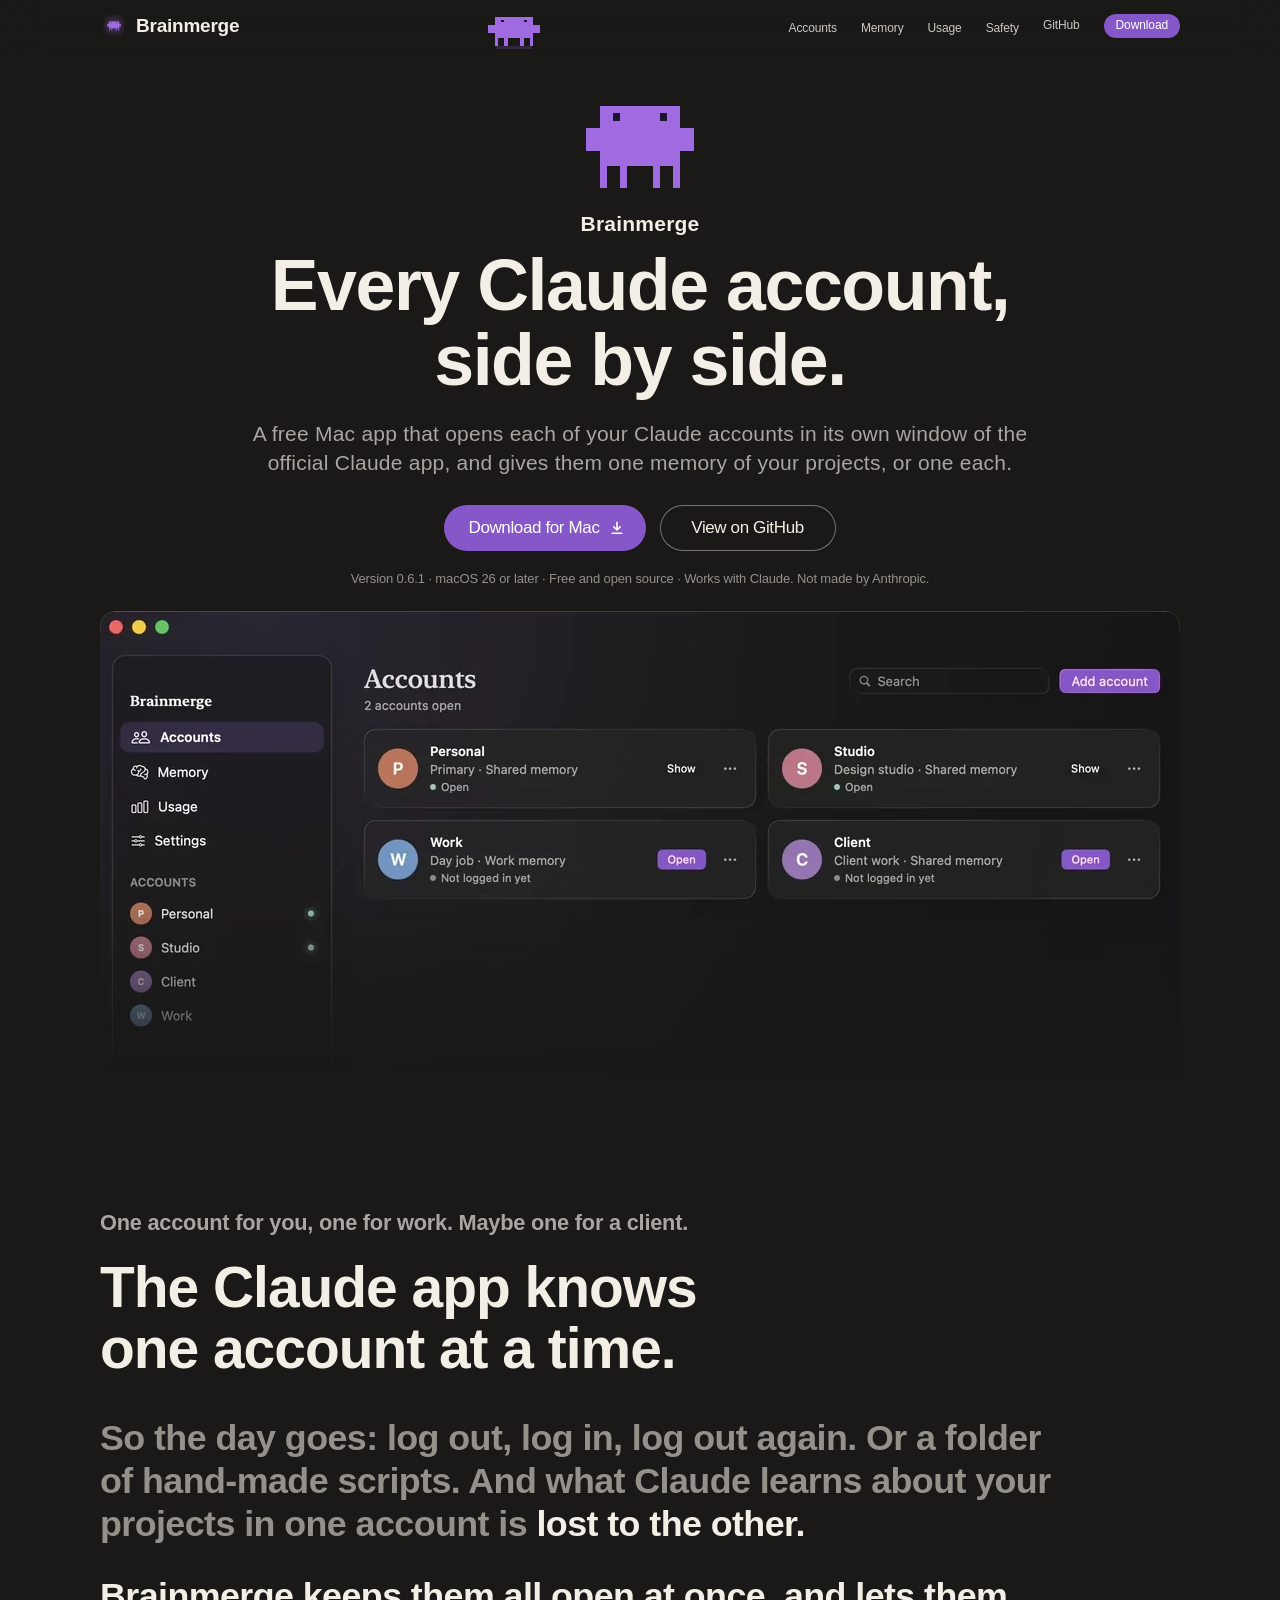
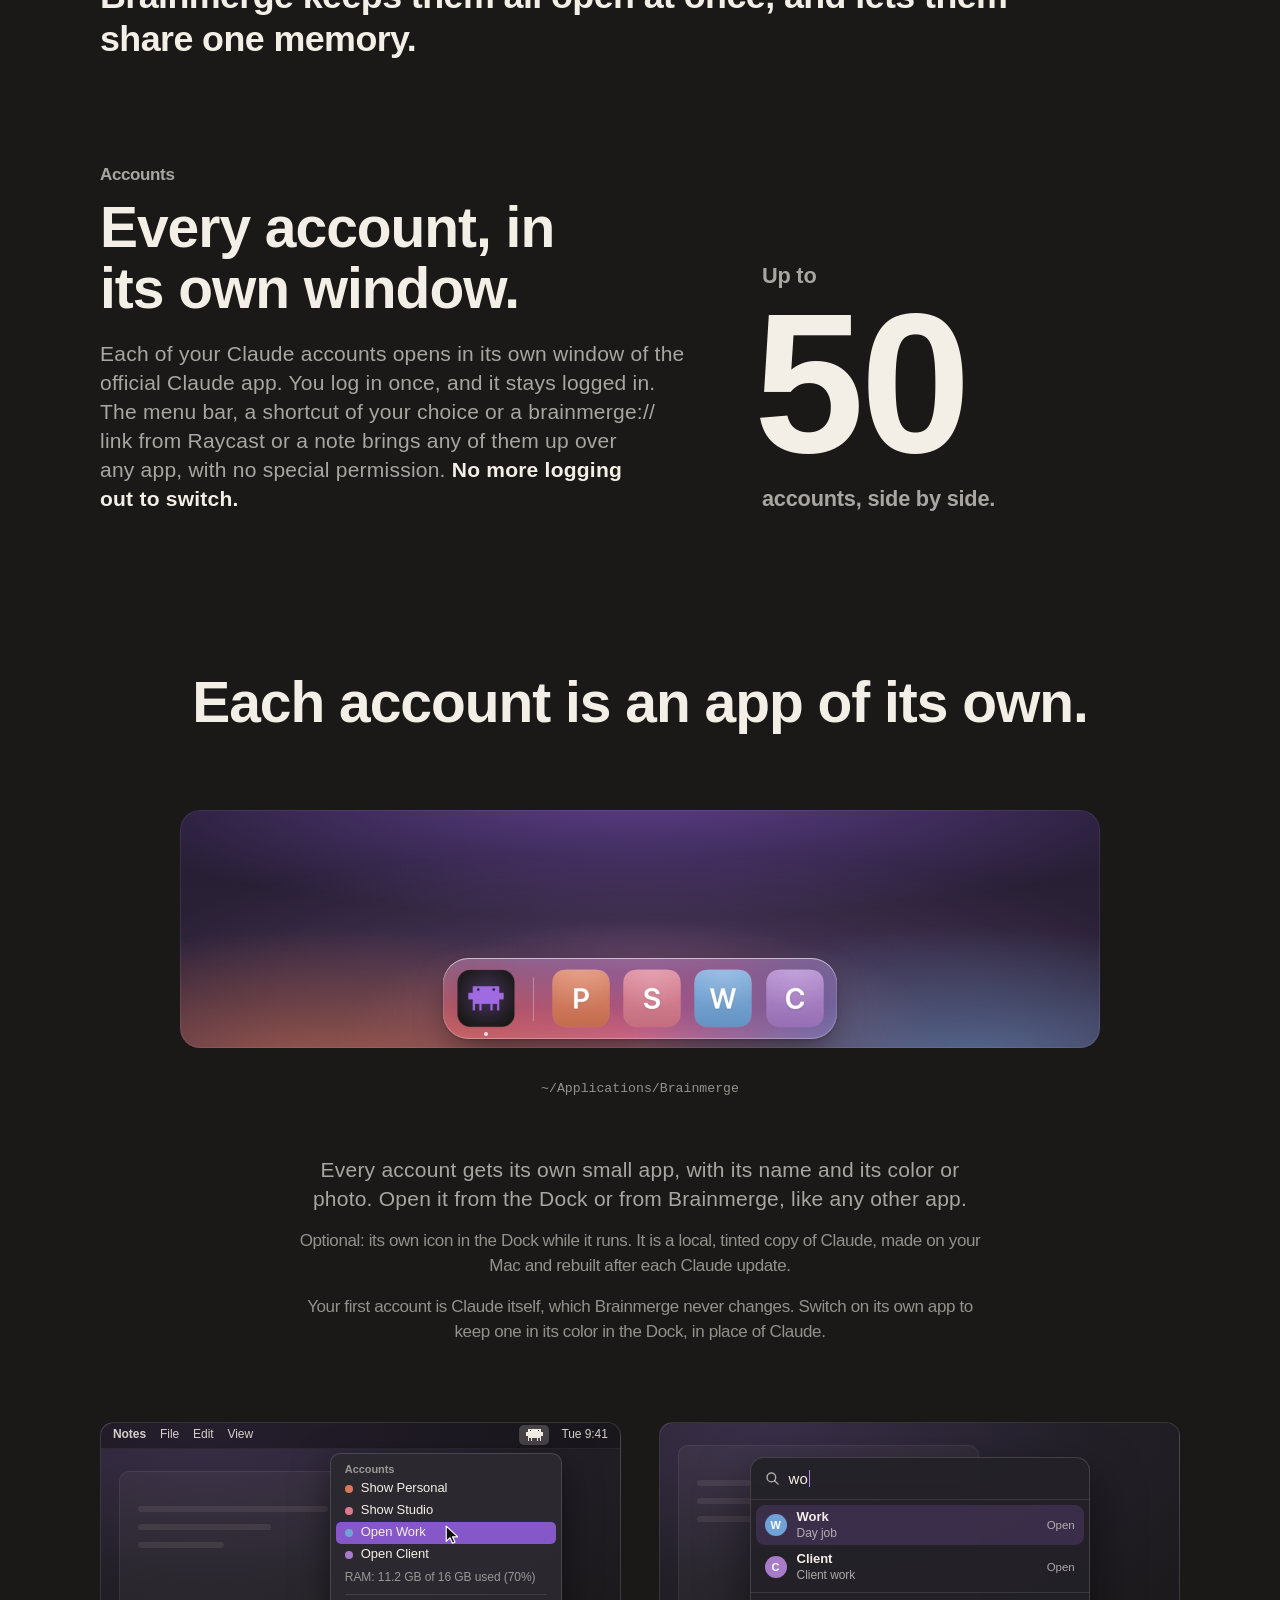
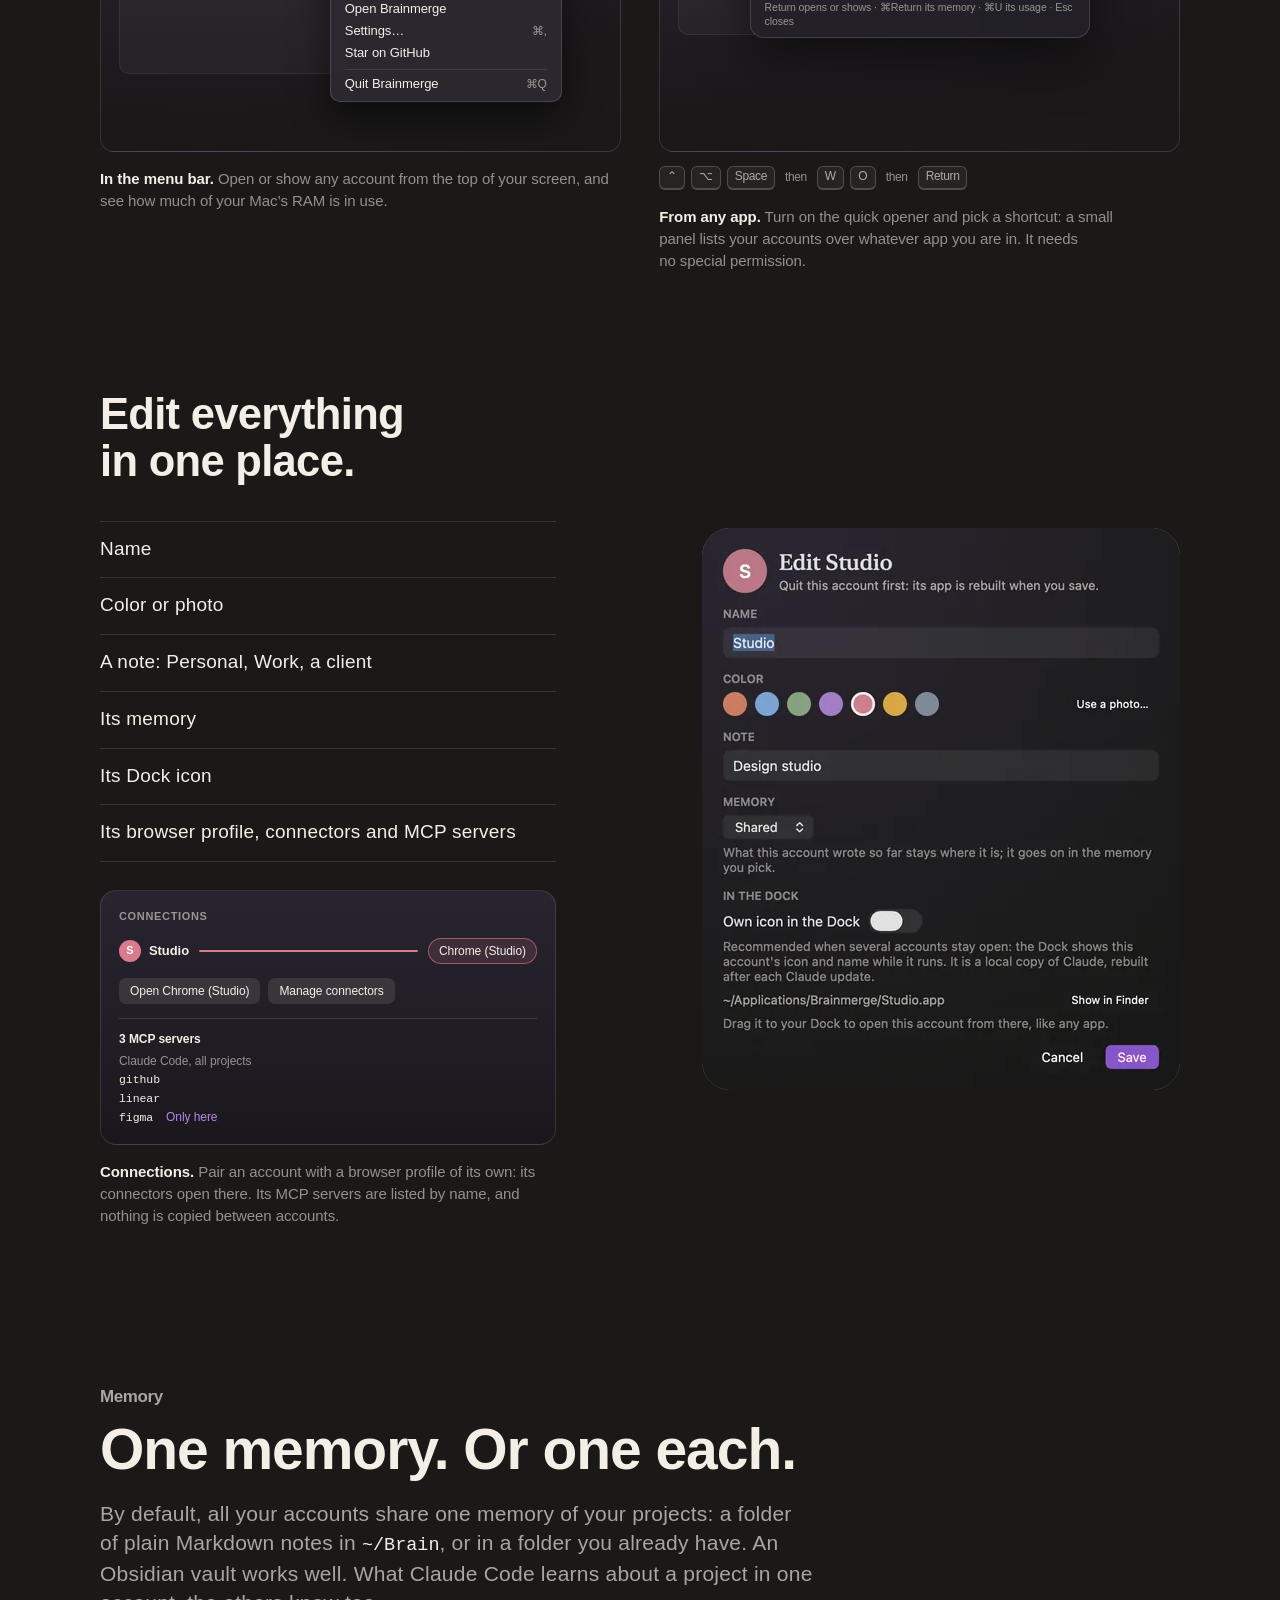
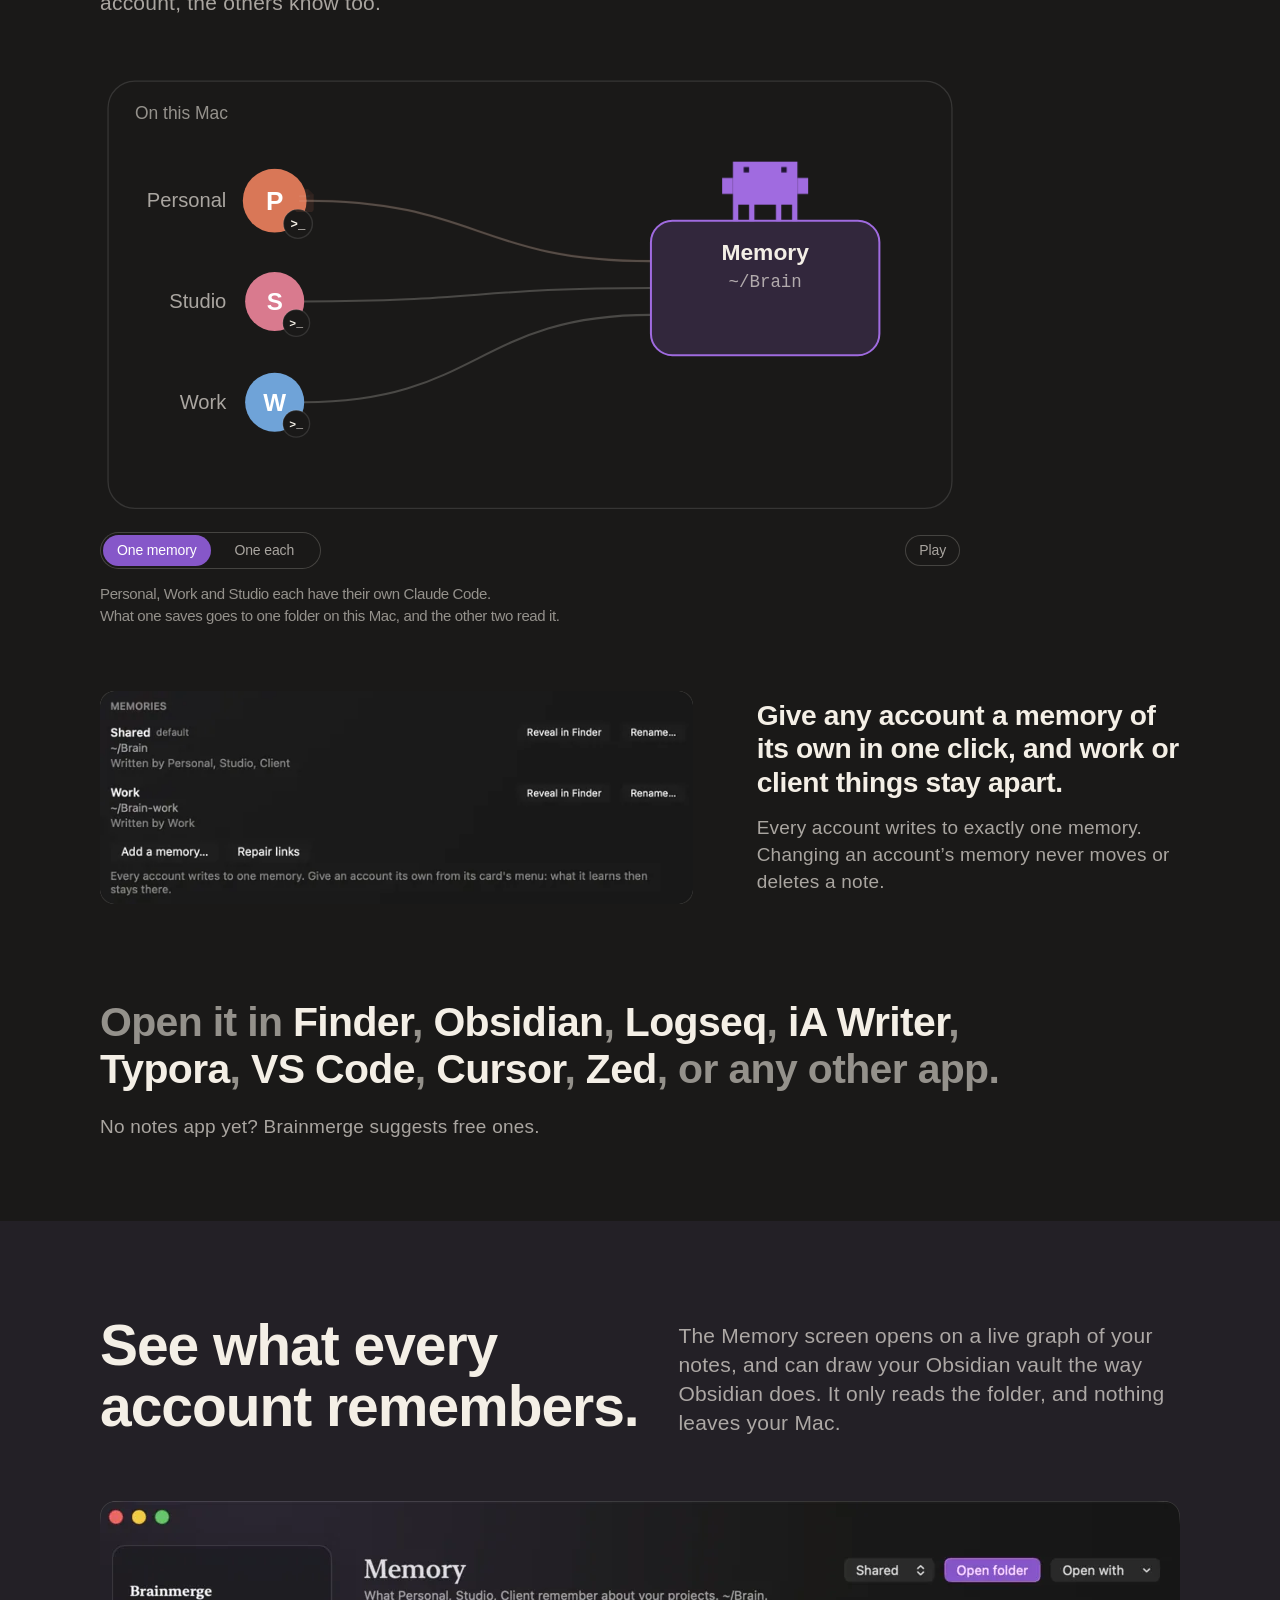
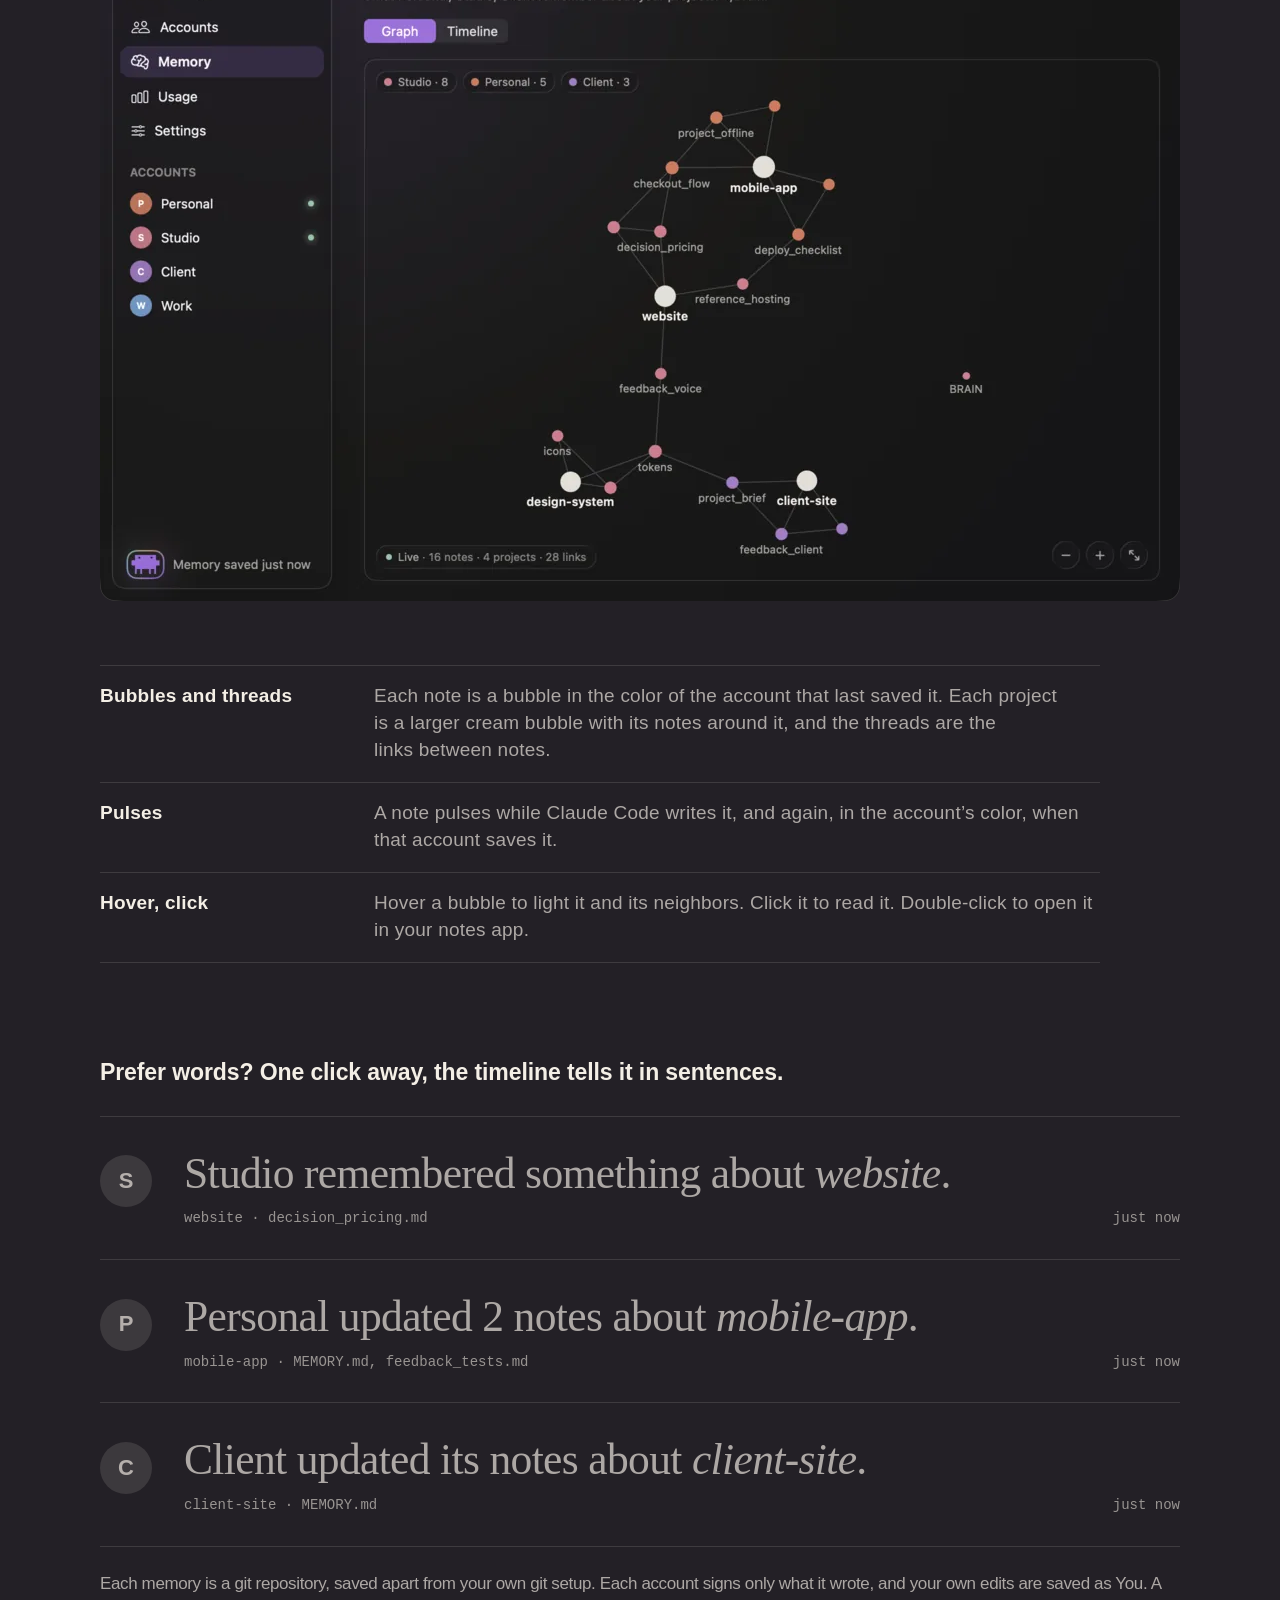
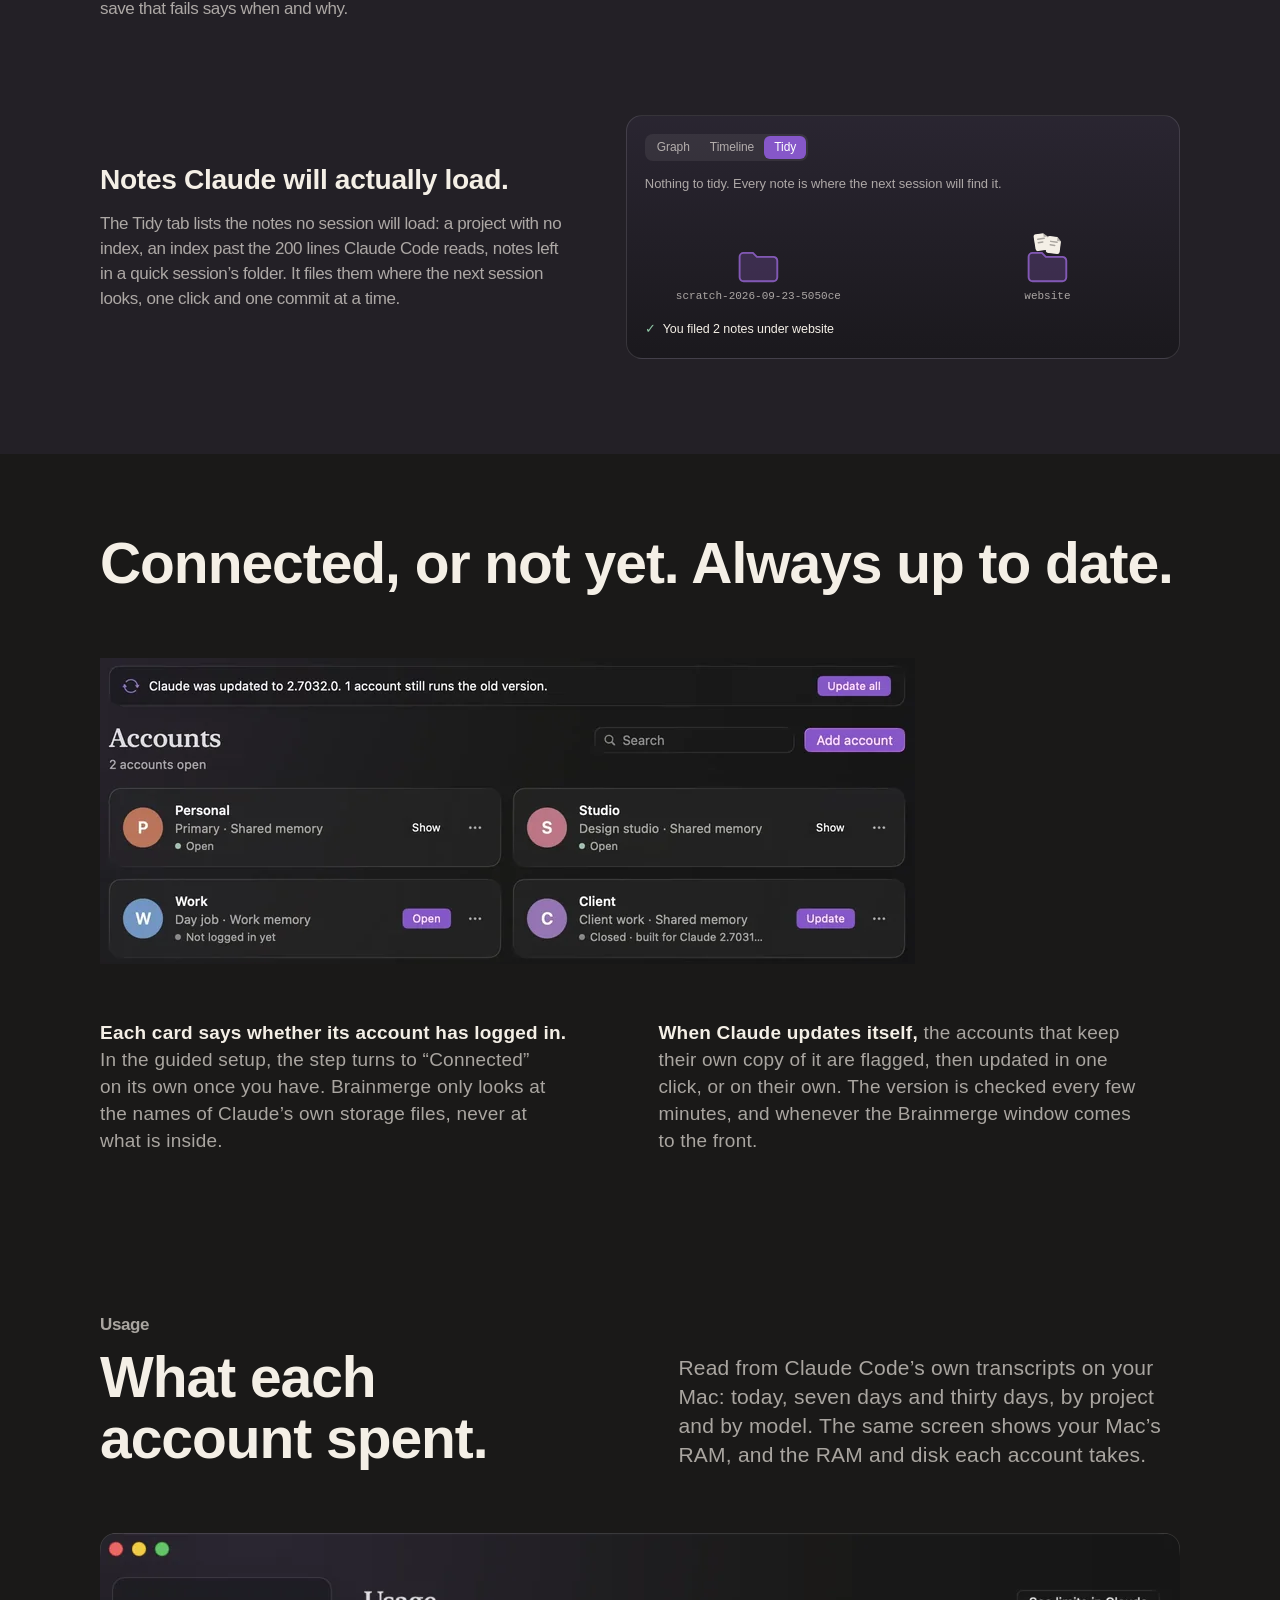
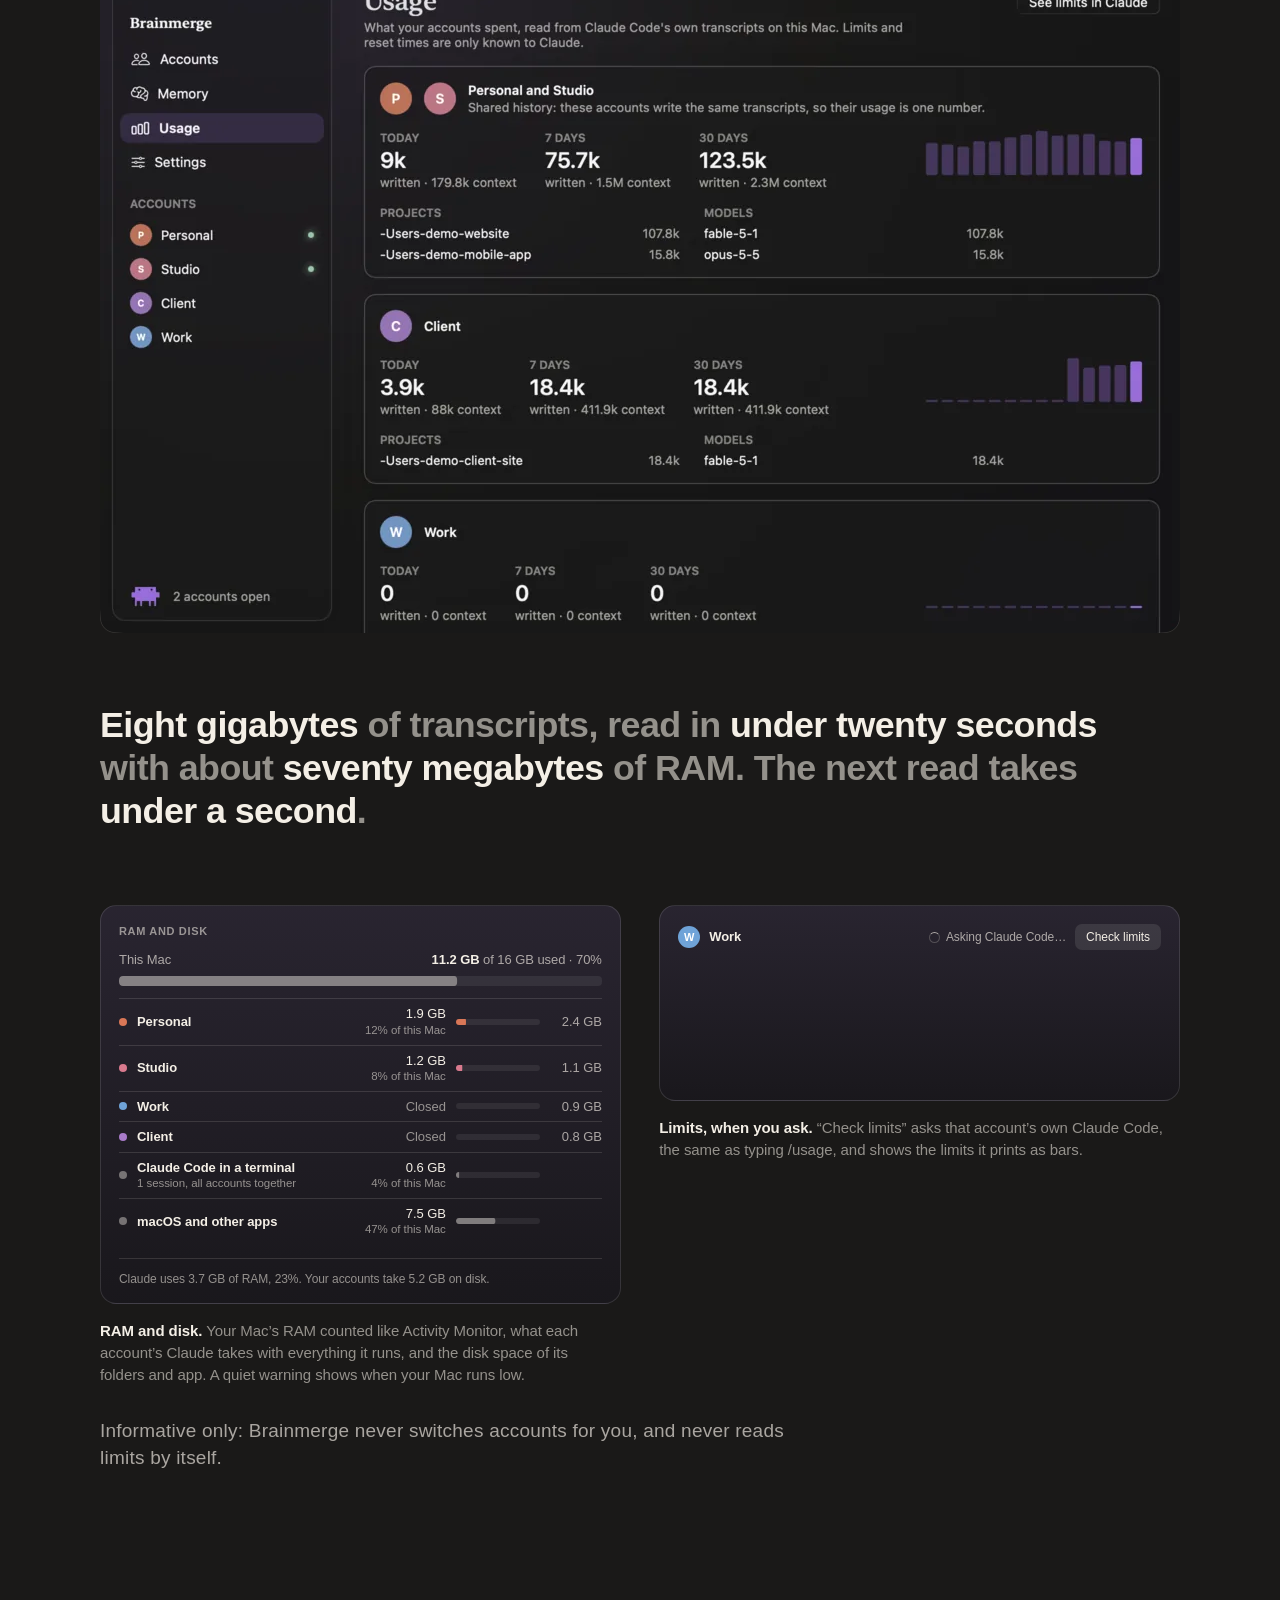
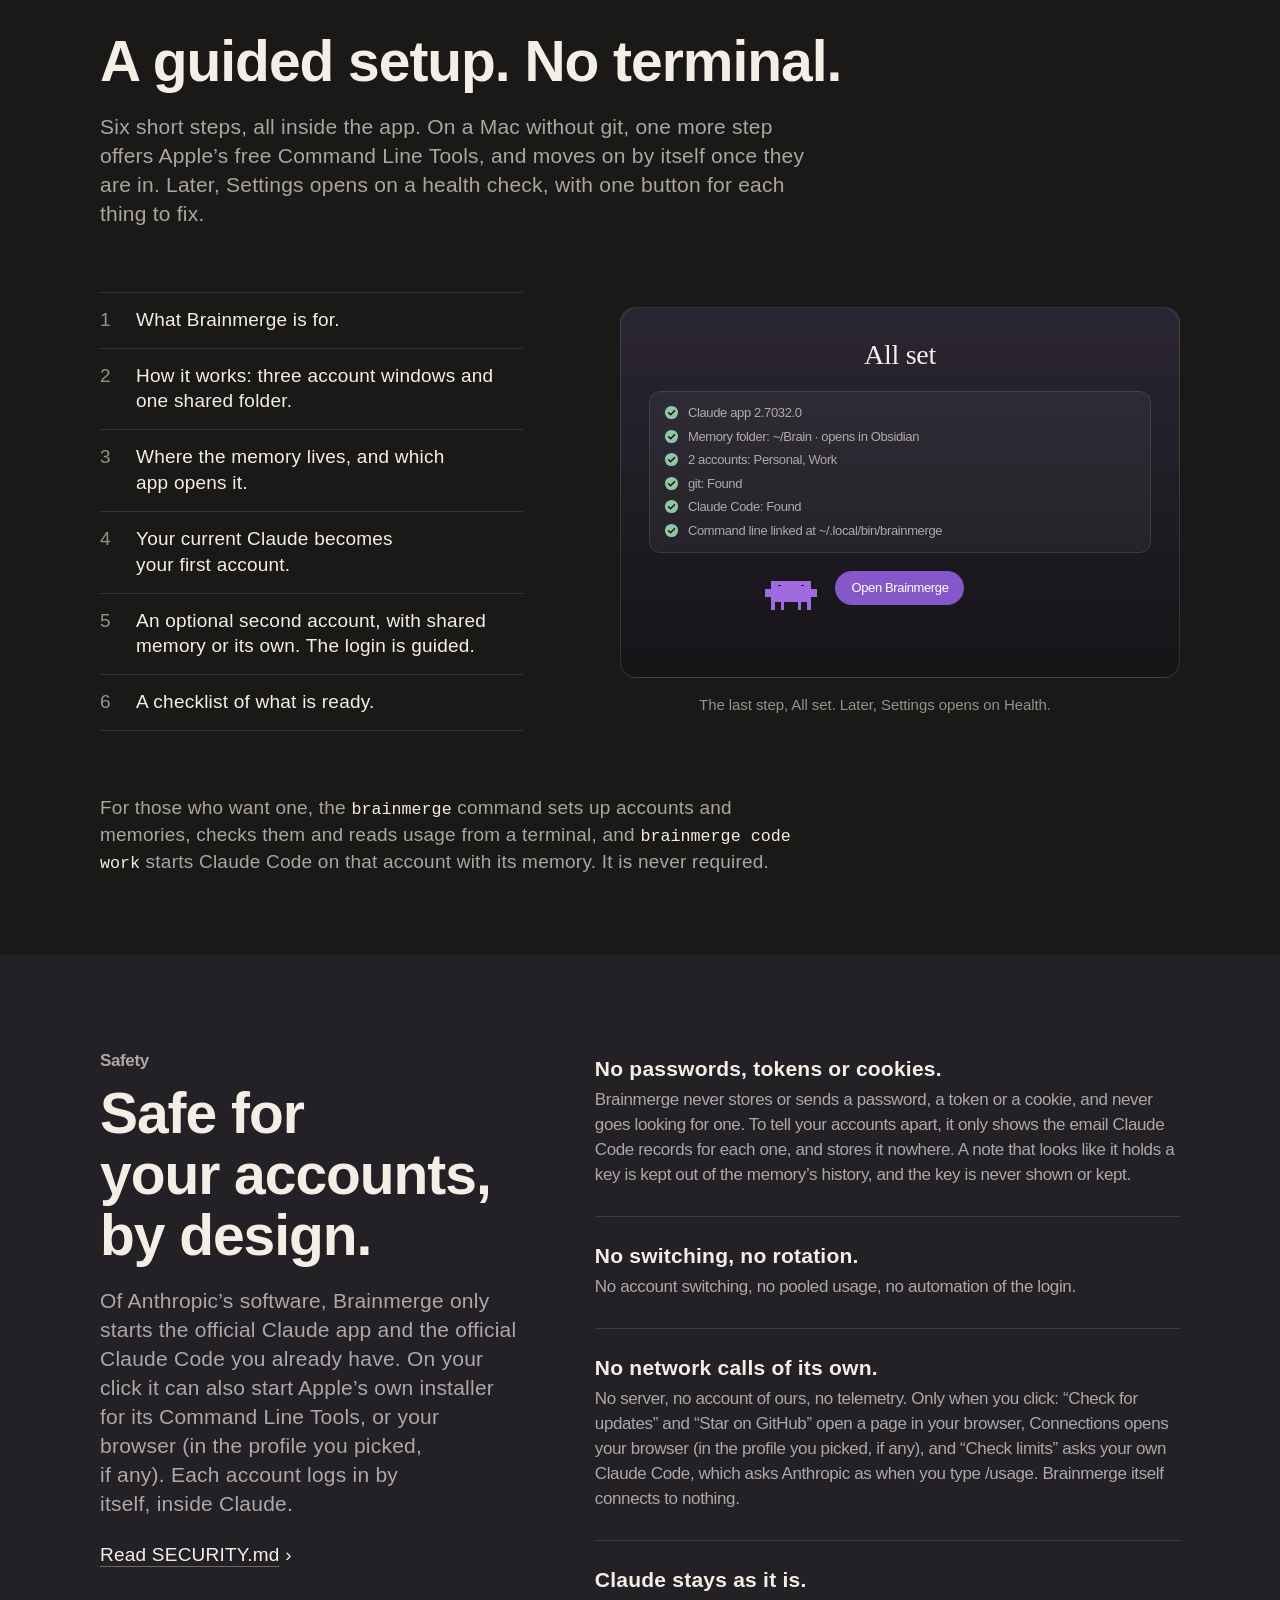
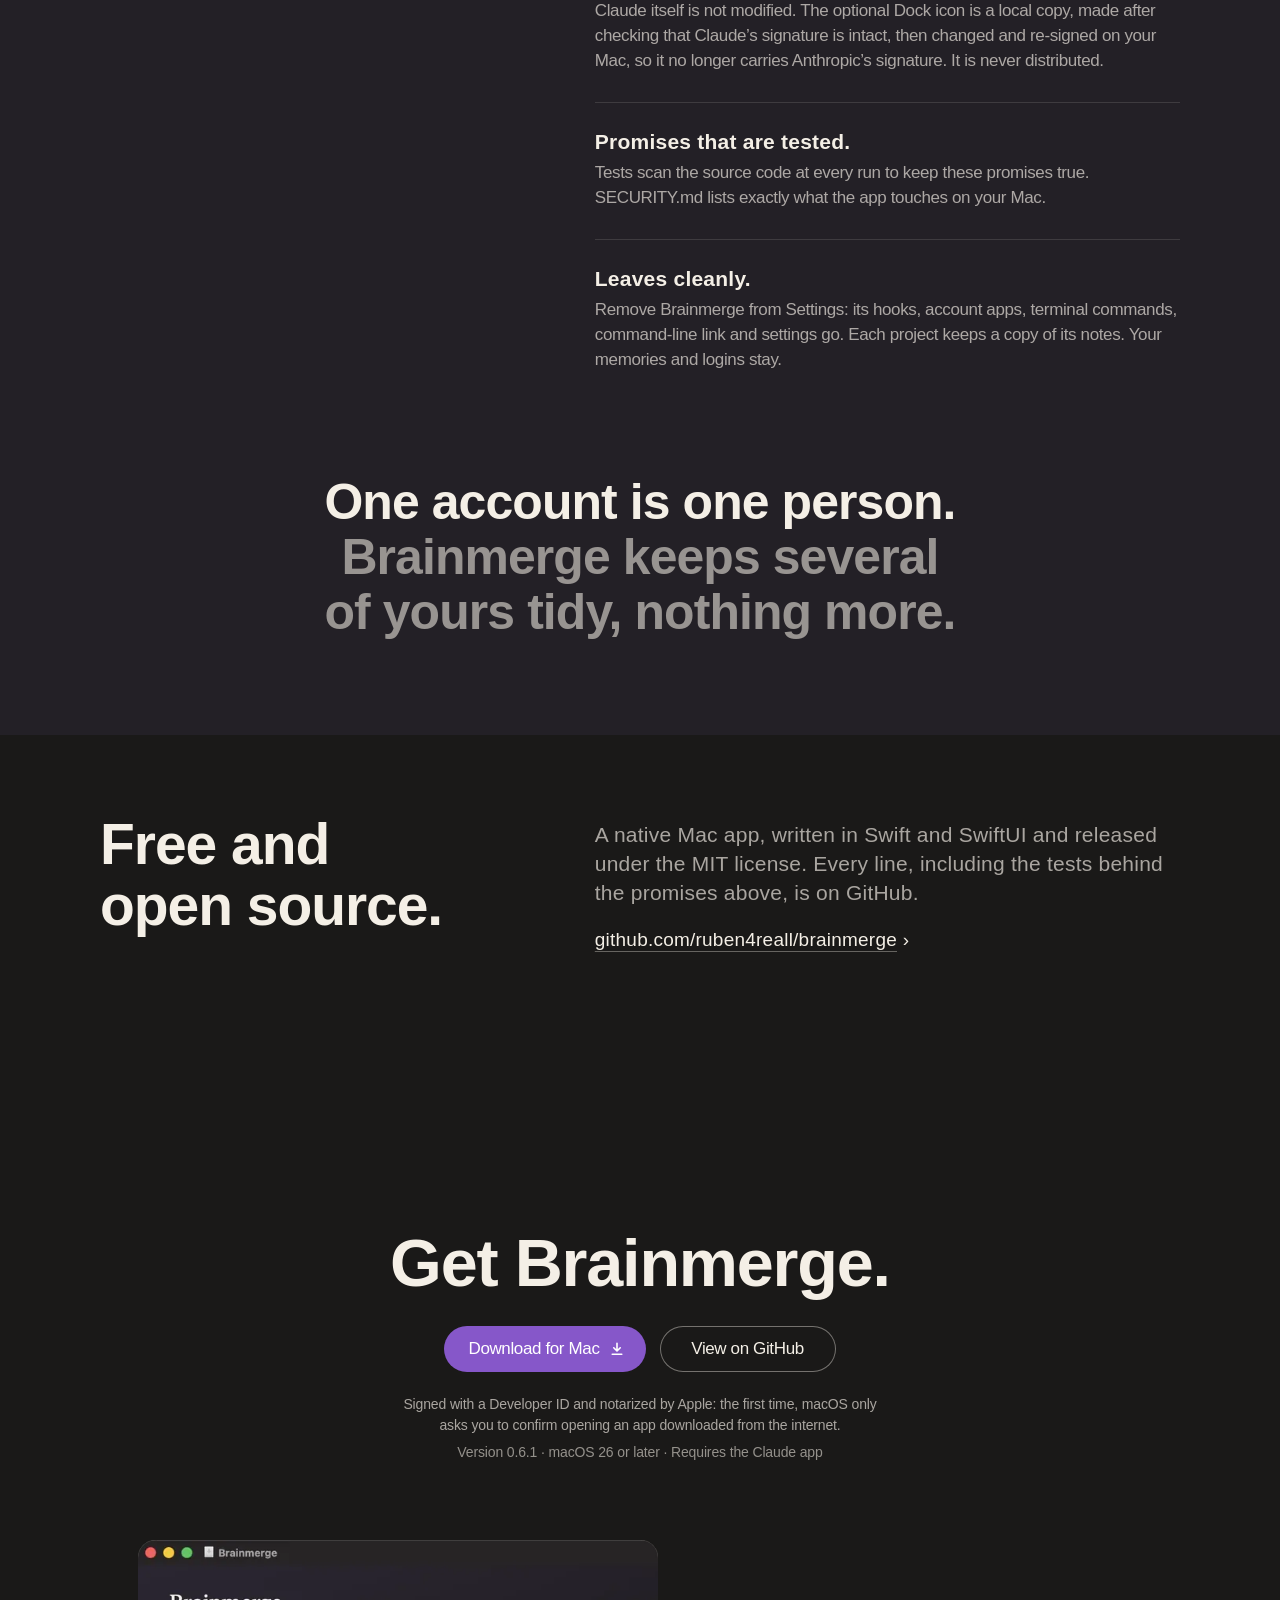
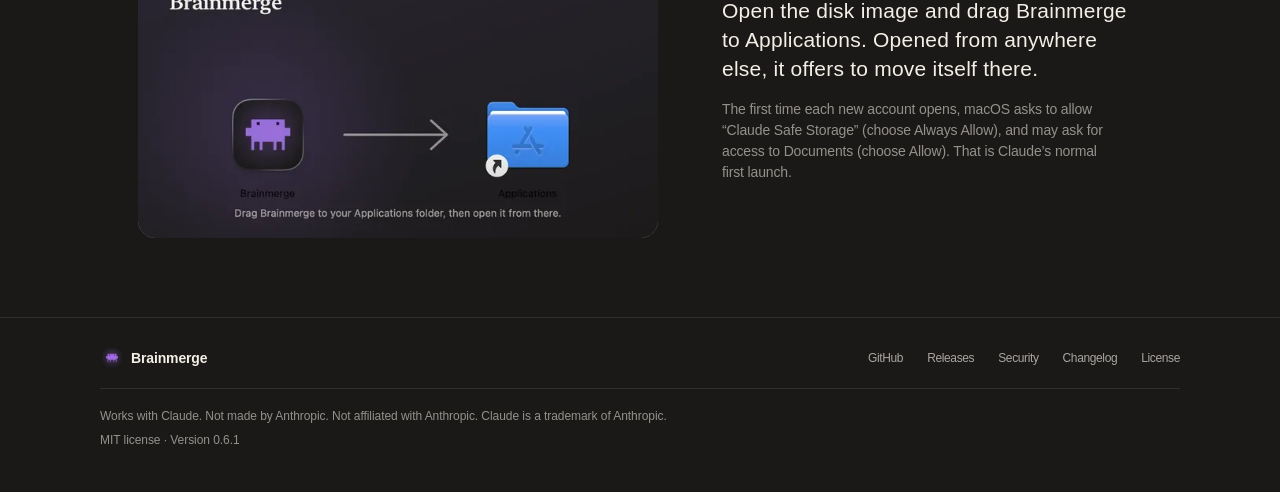
==== commit 5eb79115: "chore: version 0.6.1" ====
--- a/site/index.html
+++ b/site/index.html
@@ -67,7 +67,7 @@
           <a class="btn btn-primary btn-dl" href="https://github.com/ruben4reall/brainmerge/releases/latest/download/Brainmerge.dmg"><span>Download for Mac</span><svg class="dl-ico" viewBox="0 0 16 16" aria-hidden="true" focusable="false"><path class="dl-arrow" d="M8 2.25v7.5M4.75 6.75 8 10l3.25-3.25" fill="none" stroke="currentColor" stroke-width="1.6" stroke-linecap="round" stroke-linejoin="round"/><path d="M3.25 13.25h9.5" fill="none" stroke="currentColor" stroke-width="1.6" stroke-linecap="round"/></svg></a>
           <a class="btn btn-ghost" href="https://github.com/ruben4reall/brainmerge">View on GitHub</a>
         </div>
-        <p class="fine hero-fine"><span class="nw">Version 0.6.0</span> <span aria-hidden="true">·</span> <span class="nw">macOS 26 or later</span> <span aria-hidden="true">·</span> <span class="nw">Free and open source</span><span class="sep-wide" aria-hidden="true"> · </span><br class="br-narrow"> <span class="nw">Works with Claude.</span> <span class="nw">Not made by Anthropic.</span></p>
+        <p class="fine hero-fine"><span class="nw">Version 0.6.1</span> <span aria-hidden="true">·</span> <span class="nw">macOS 26 or later</span> <span aria-hidden="true">·</span> <span class="nw">Free and open source</span><span class="sep-wide" aria-hidden="true"> · </span><br class="br-narrow"> <span class="nw">Works with Claude.</span> <span class="nw">Not made by Anthropic.</span></p>
       </div>
       <figure class="hero-shot">
         <!-- Phones get readable crops of each screen. The device-width test keeps desktop windows on the full screenshots, even when narrowed. -->
@@ -657,7 +657,7 @@
         <!-- install-note -->
         <p class="install-note">Signed with a Developer ID and notarized by Apple: the first time, macOS only asks you to confirm opening an app downloaded from the&nbsp;internet.</p>
         <!-- /install-note -->
-        <p class="fine"><span class="nw">Version 0.6.0</span> <span aria-hidden="true">·</span> <span class="nw">macOS 26 or later</span><span class="sep-wide" aria-hidden="true"> · </span><br class="br-narrow"> <span class="nw">Requires the Claude app</span></p>
+        <p class="fine"><span class="nw">Version 0.6.1</span> <span aria-hidden="true">·</span> <span class="nw">macOS 26 or later</span><span class="sep-wide" aria-hidden="true"> · </span><br class="br-narrow"> <span class="nw">Requires the Claude app</span></p>
       </div>
       <div class="wrap install reveal-group">
         <figure class="install-shot">
@@ -688,7 +688,7 @@
         </ul>
       </div>
       <p class="legal">Works with Claude. Not made by Anthropic. Not affiliated with Anthropic. Claude is a trademark of&nbsp;Anthropic.</p>
-      <p class="legal">MIT license <span aria-hidden="true">·</span> Version&nbsp;0.6.0</p>
+      <p class="legal">MIT license <span aria-hidden="true">·</span> Version&nbsp;0.6.1</p>
     </div>
   </footer>
 </body>
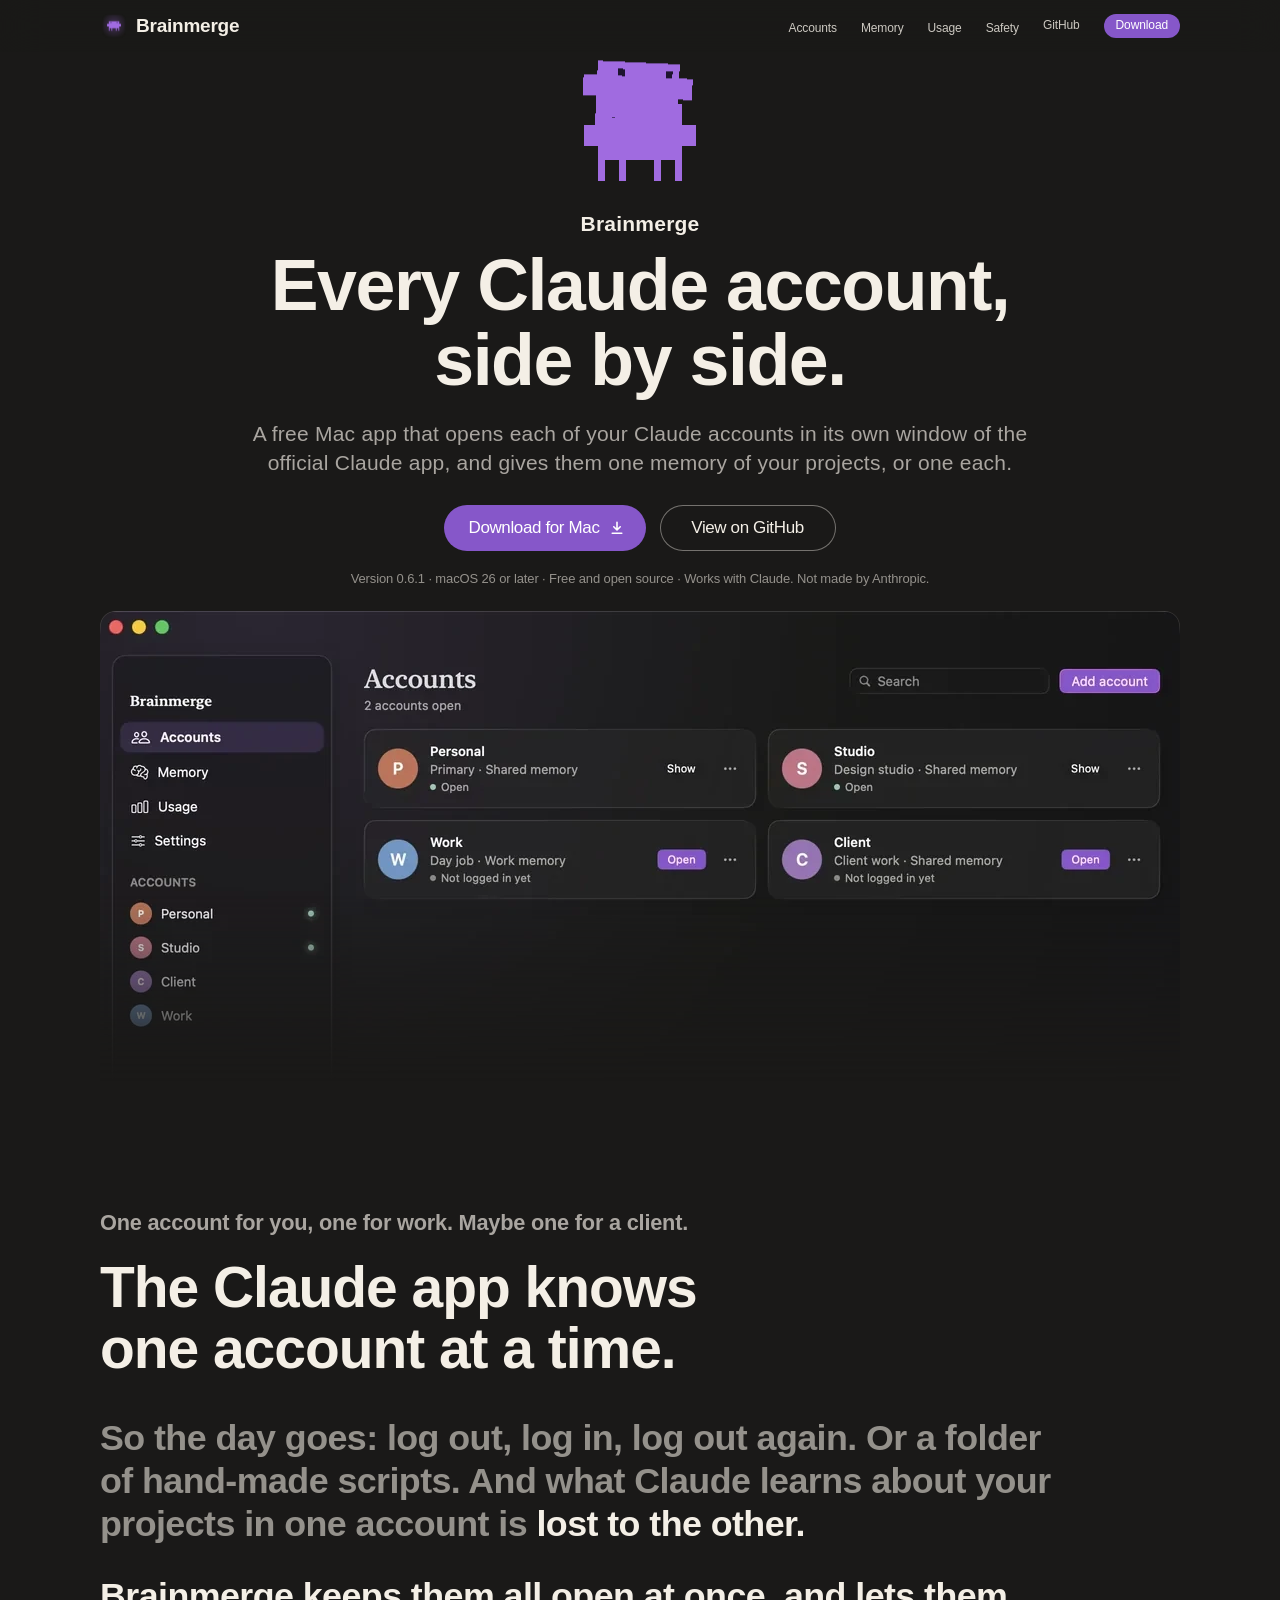
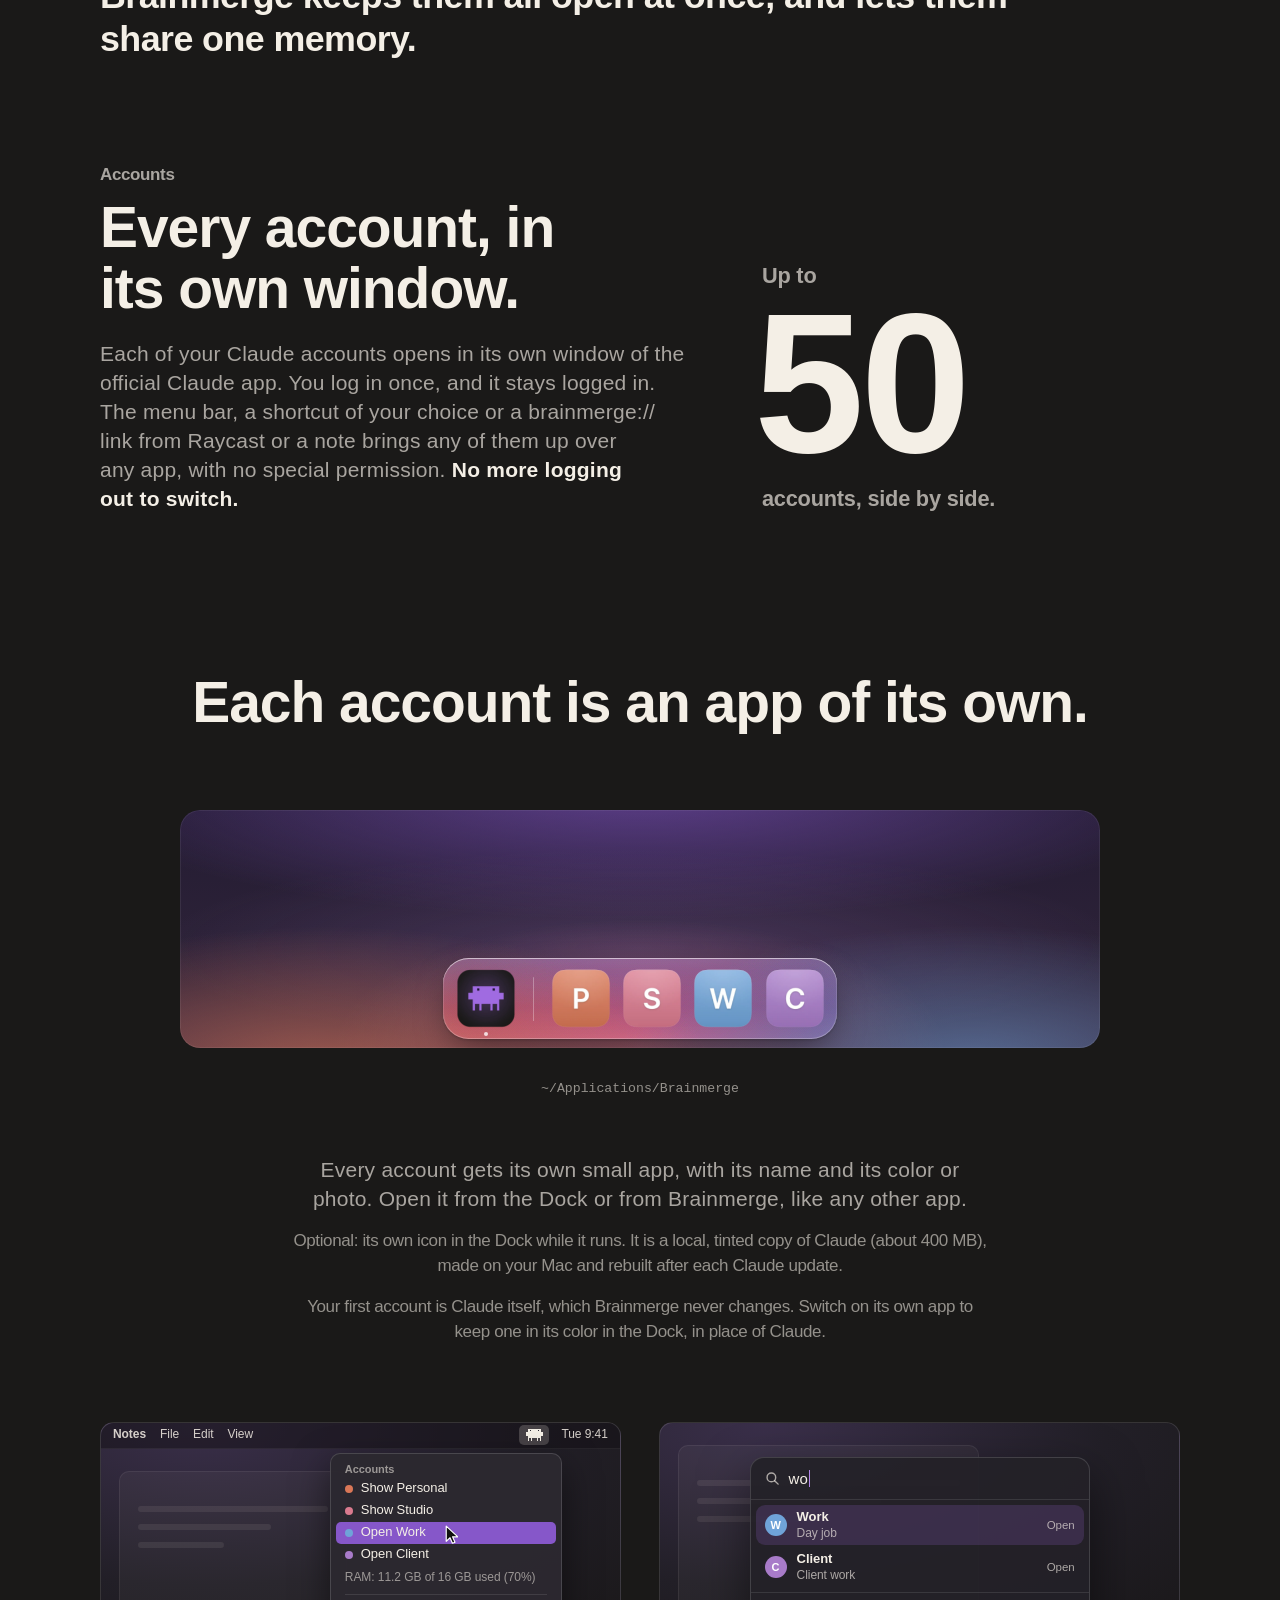
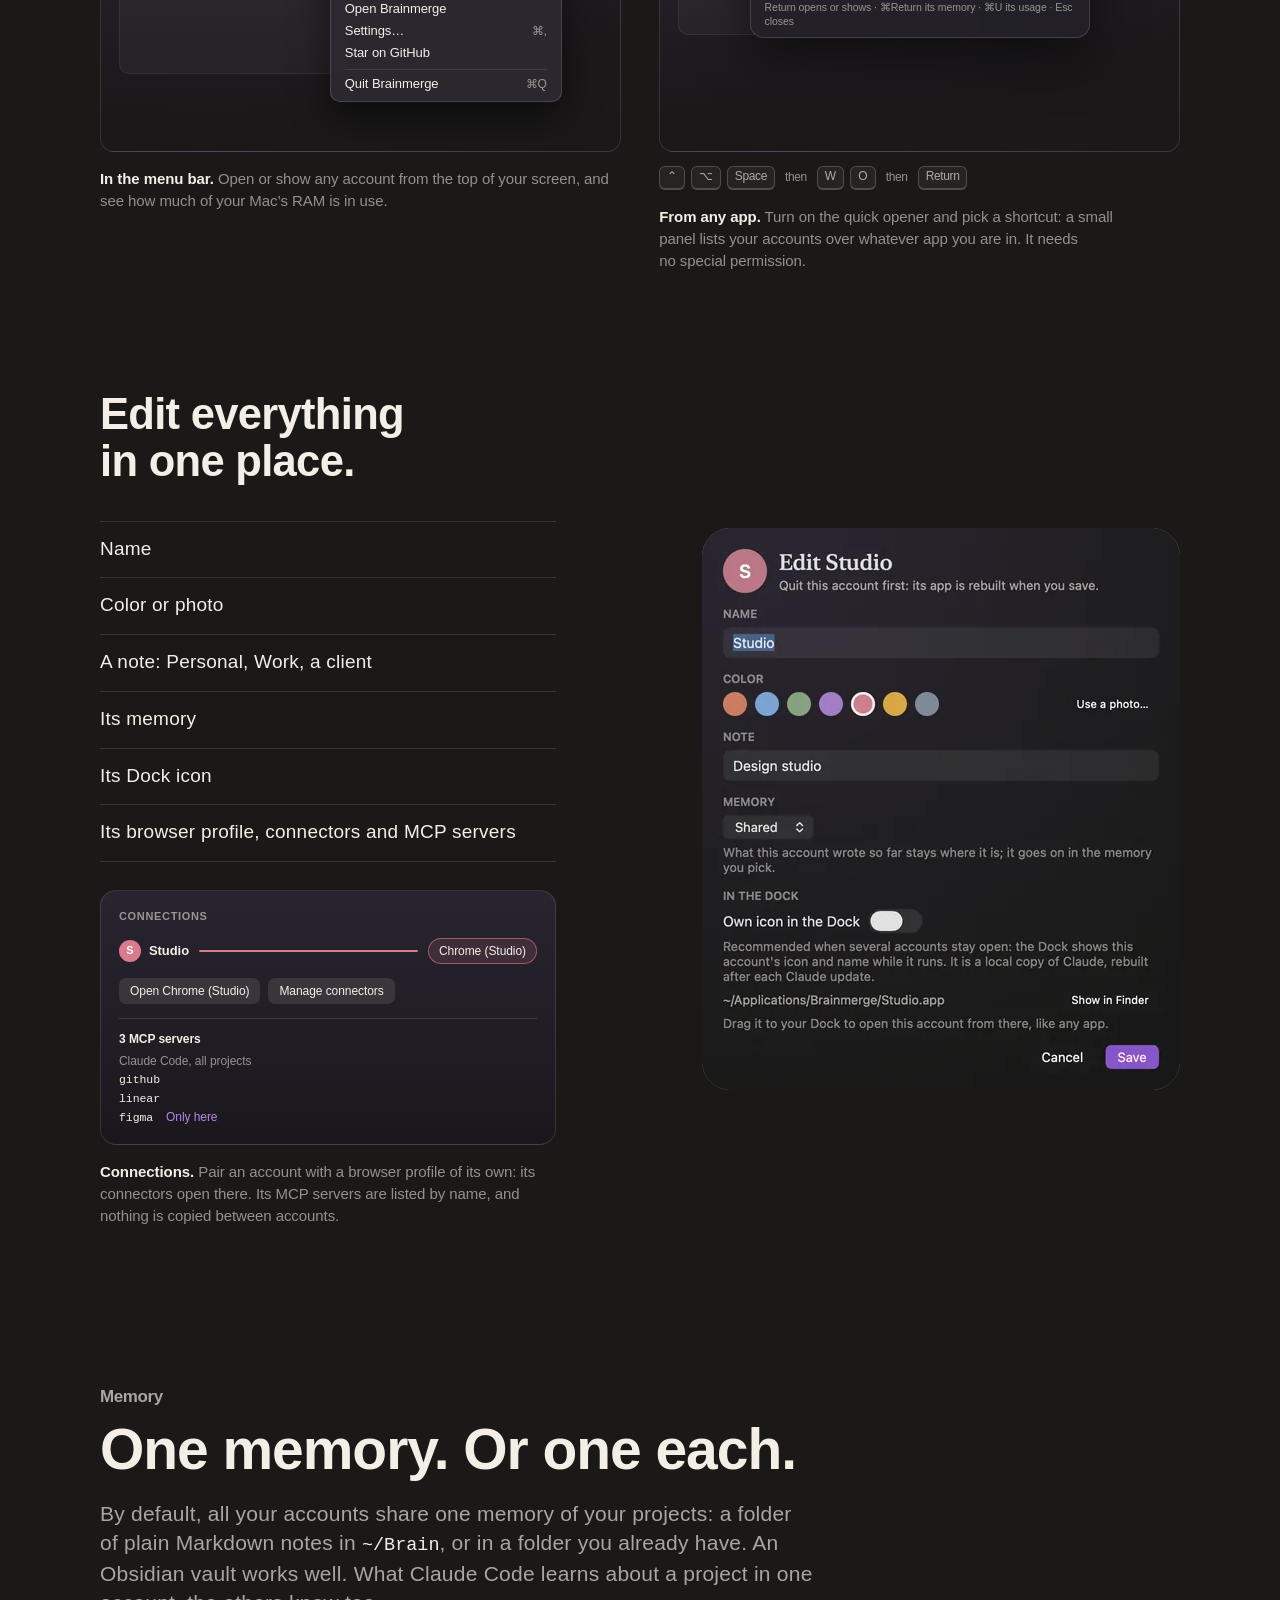
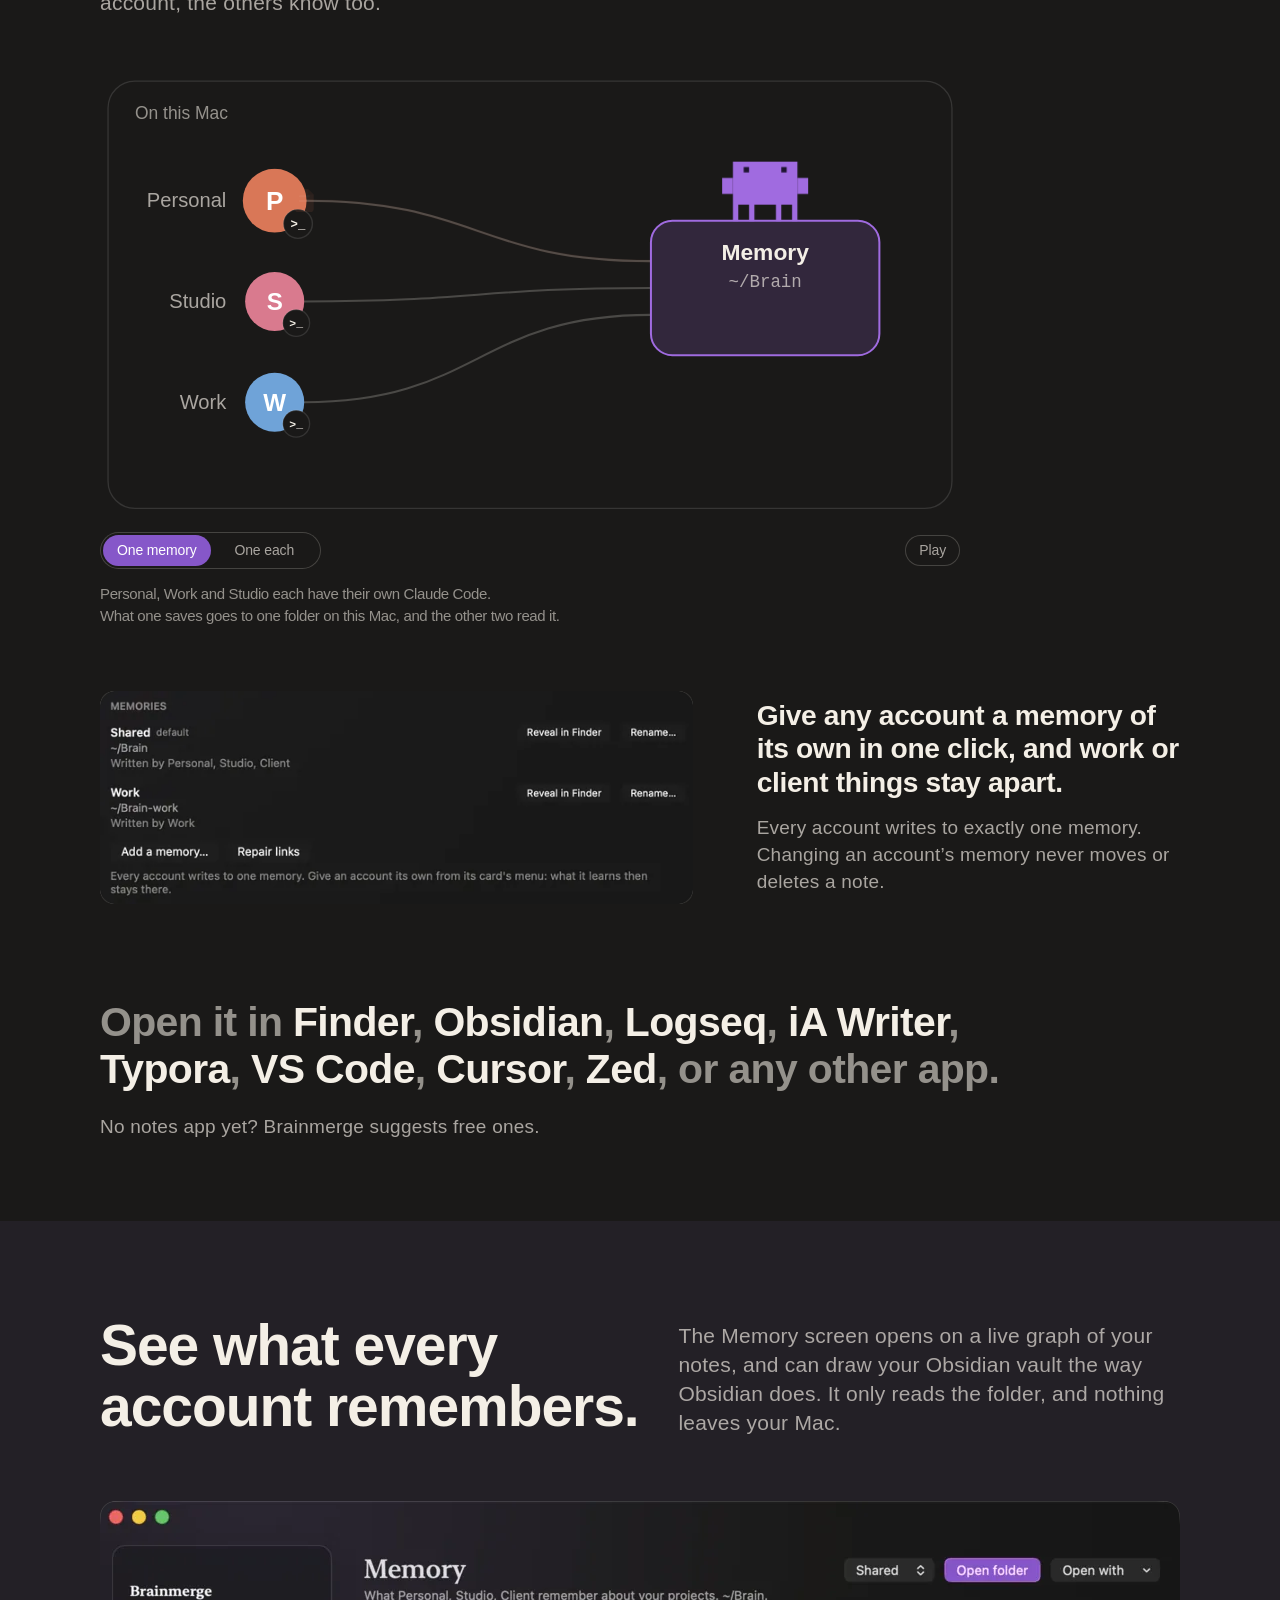
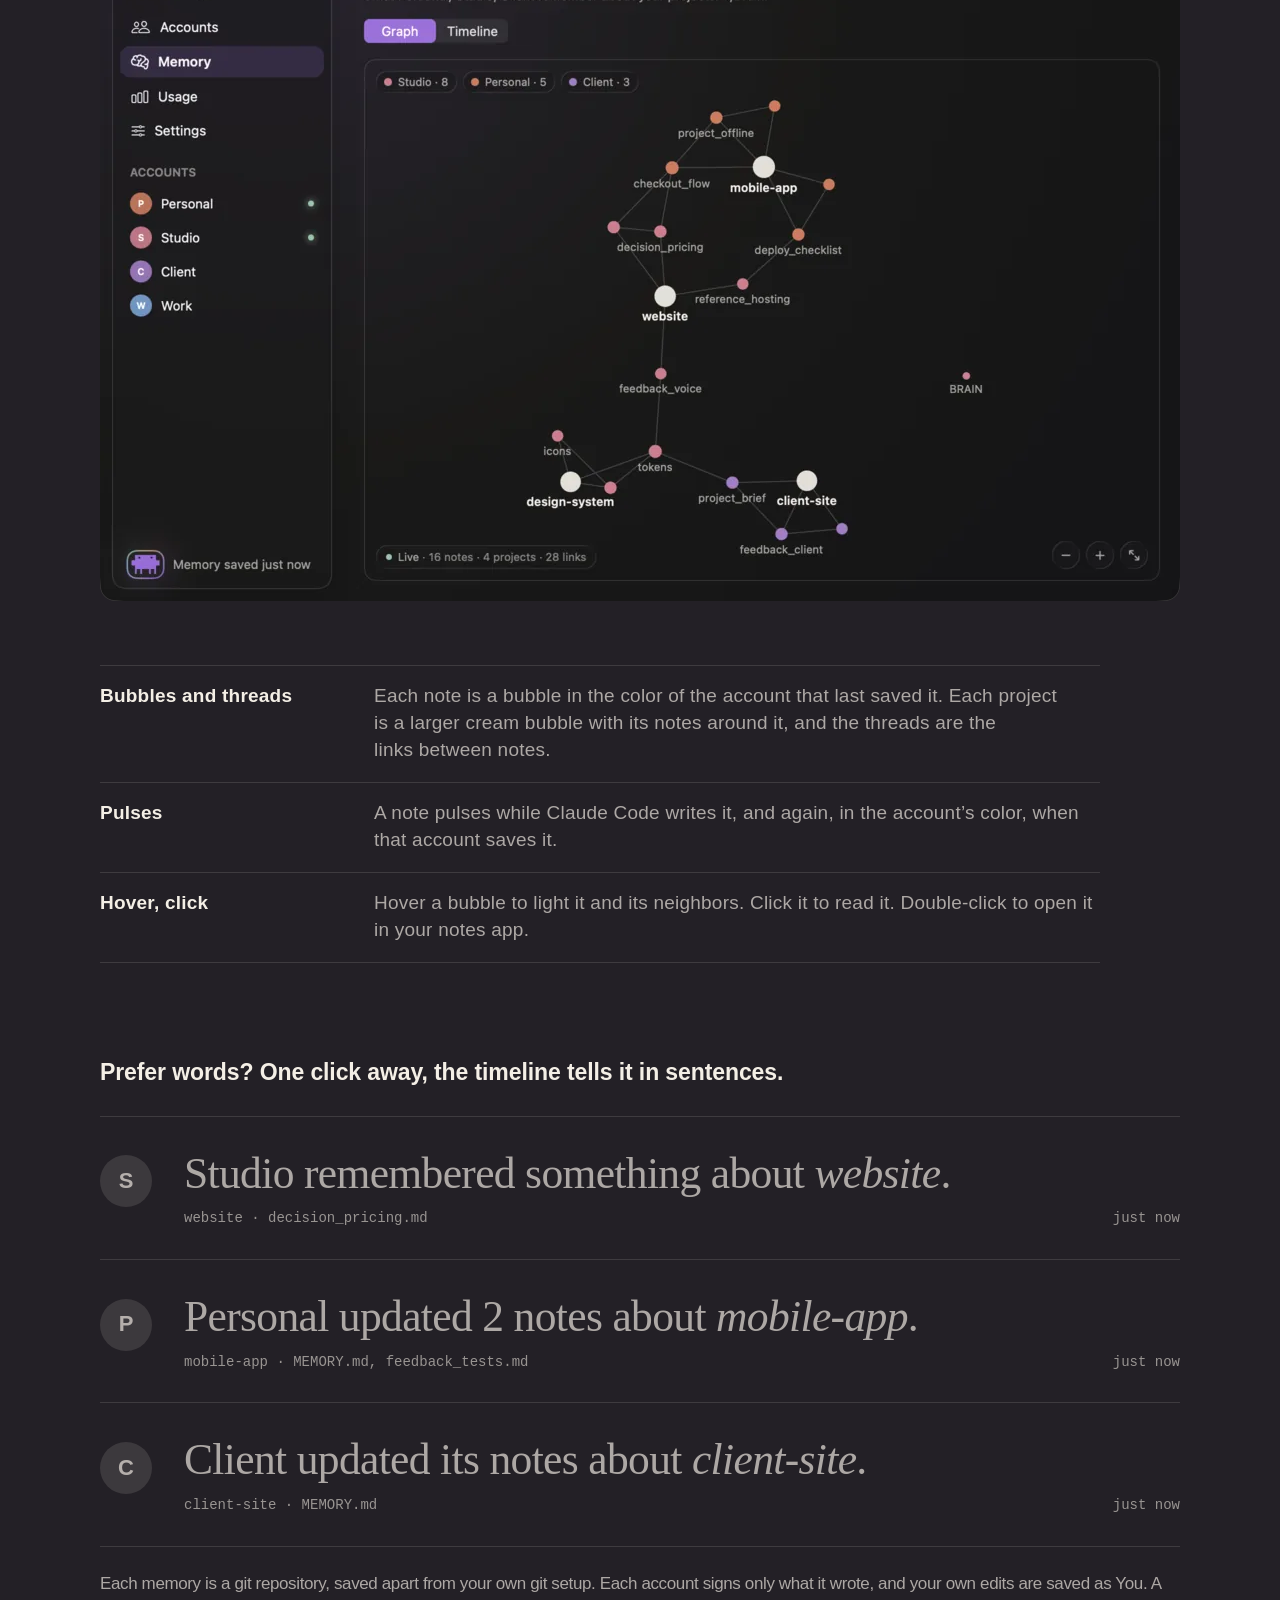
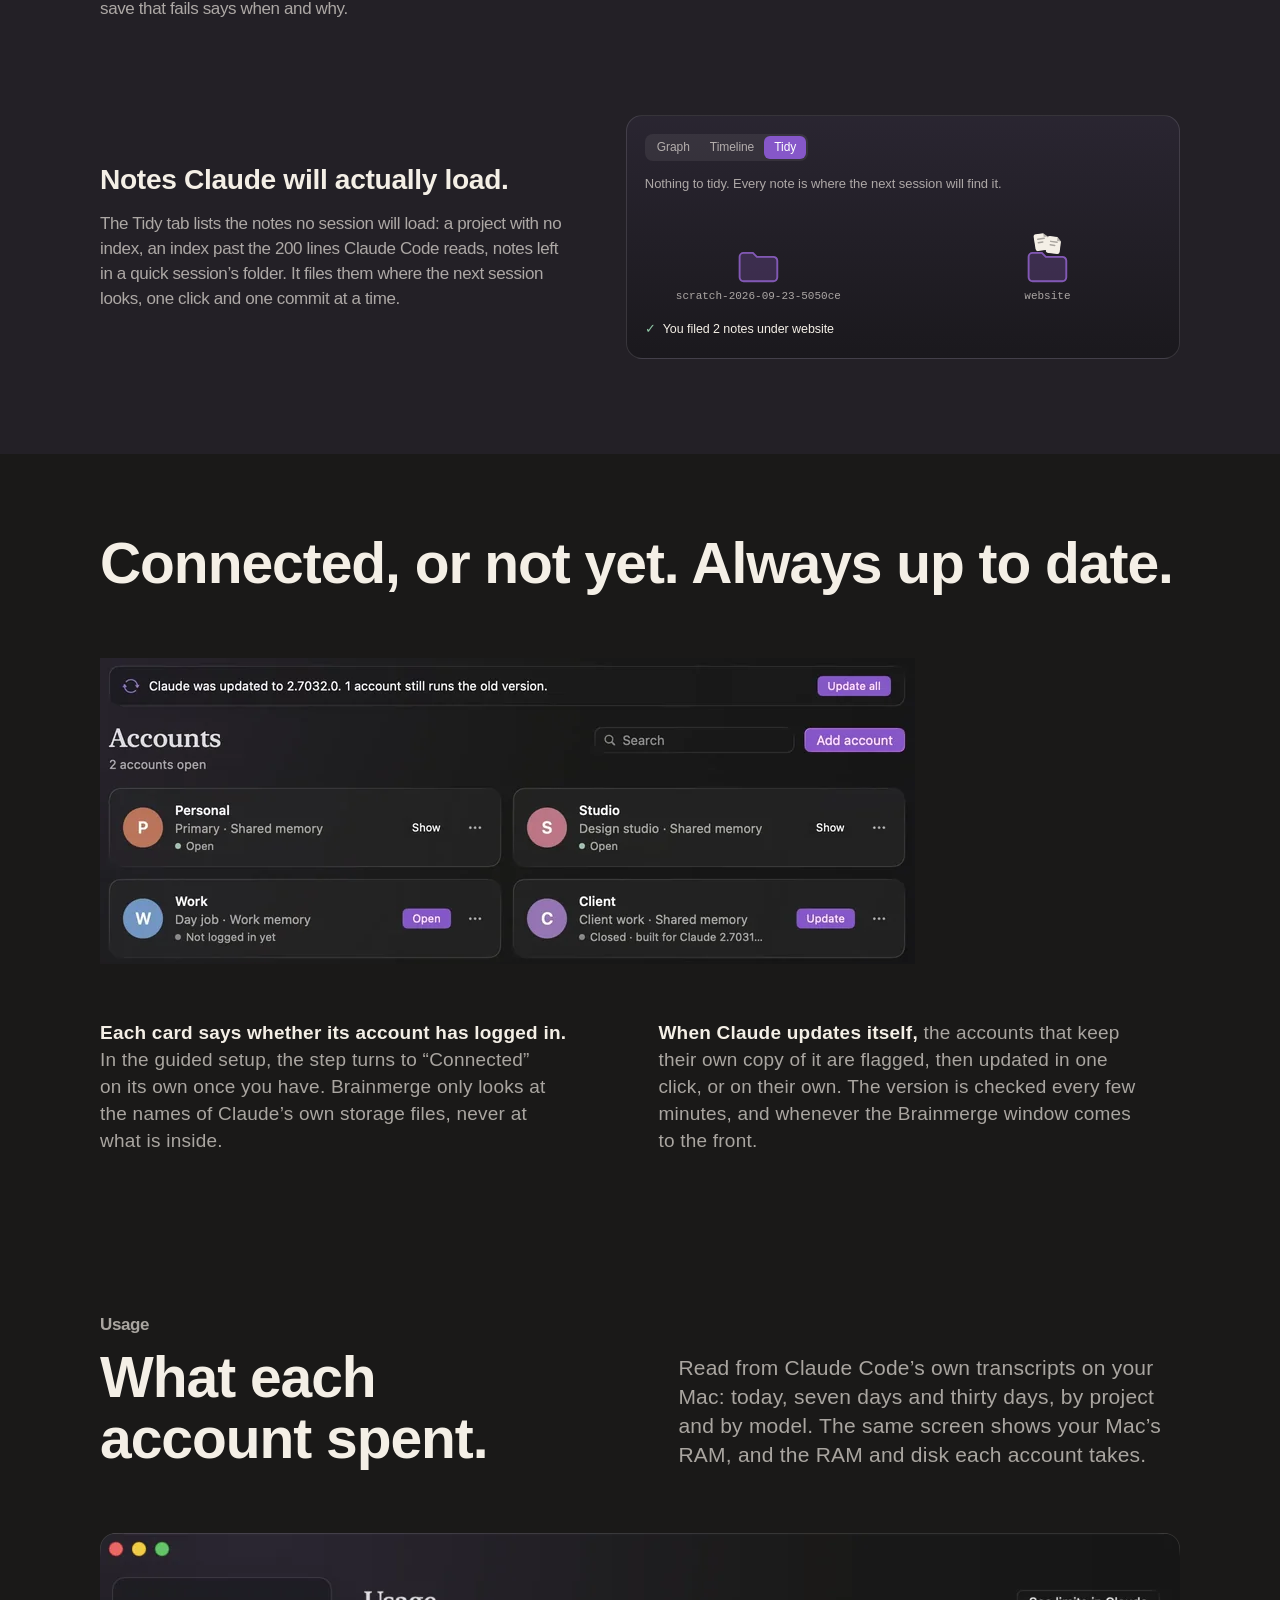
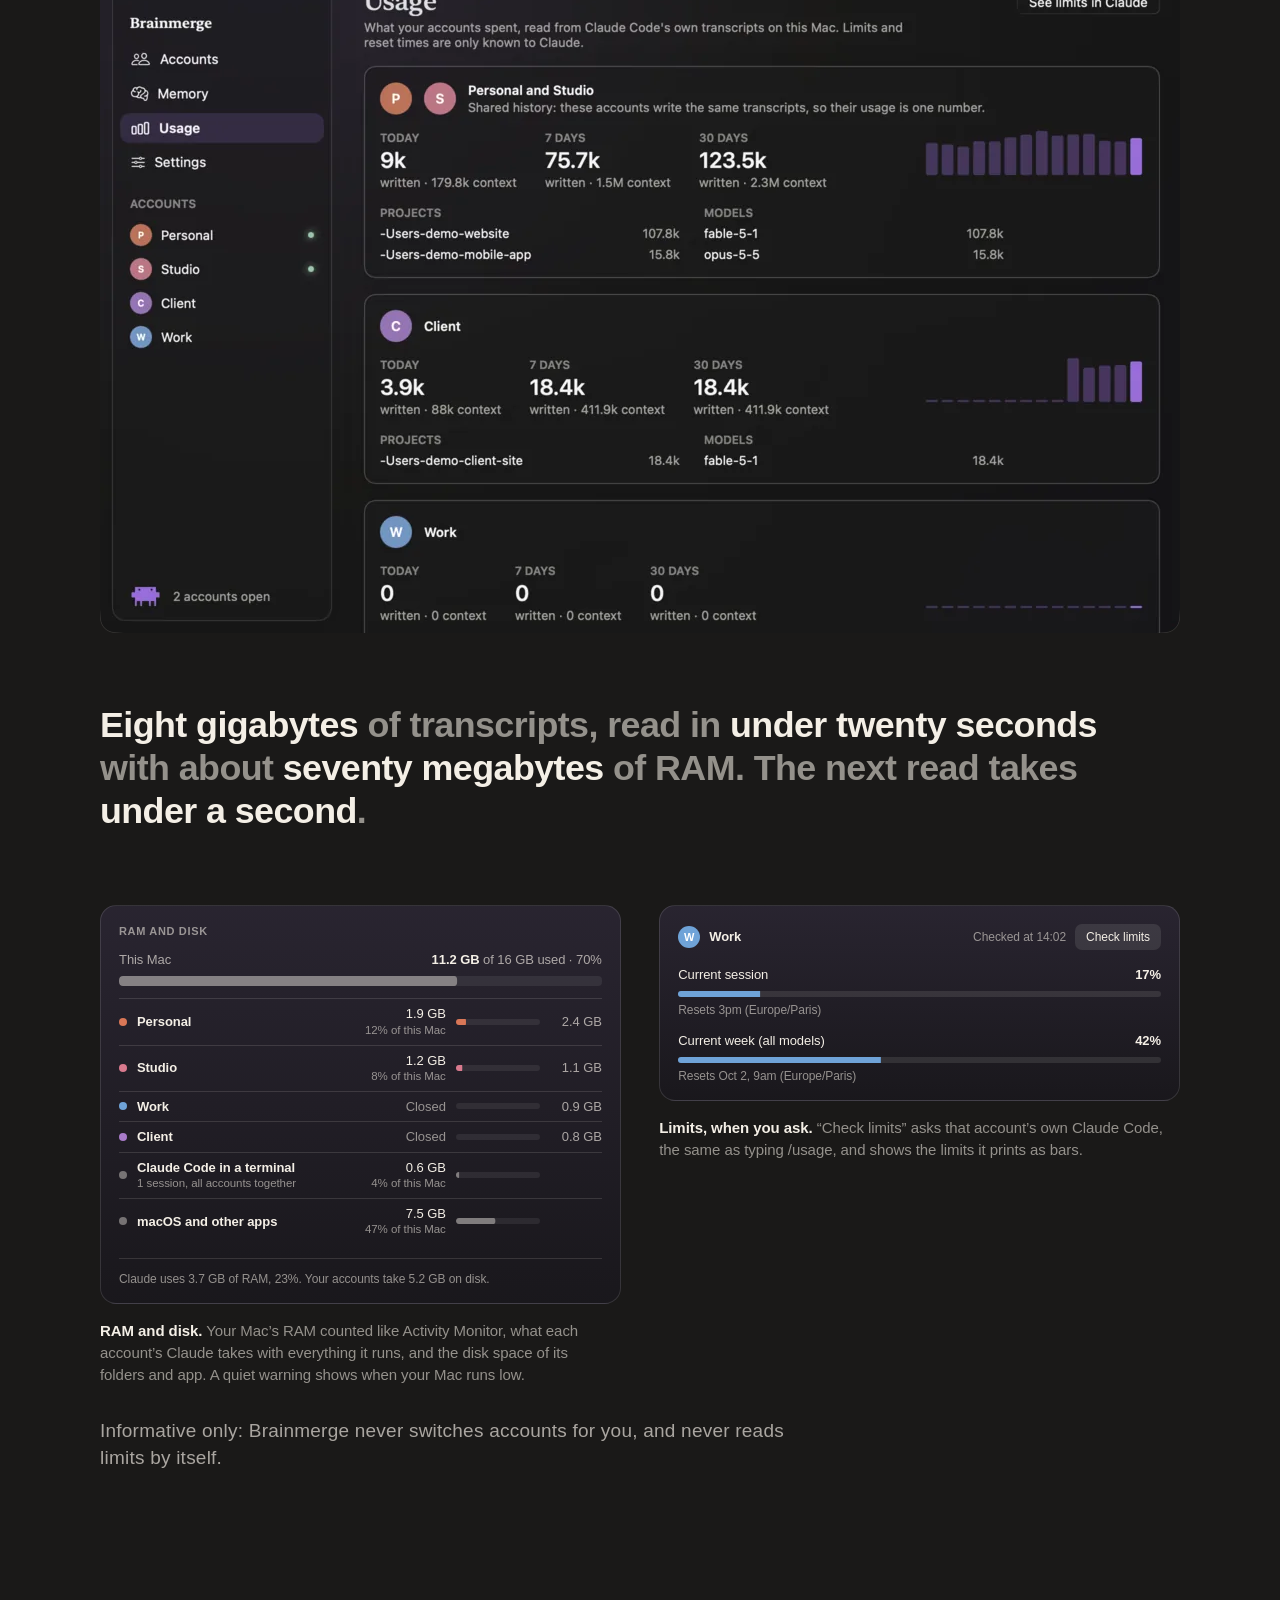
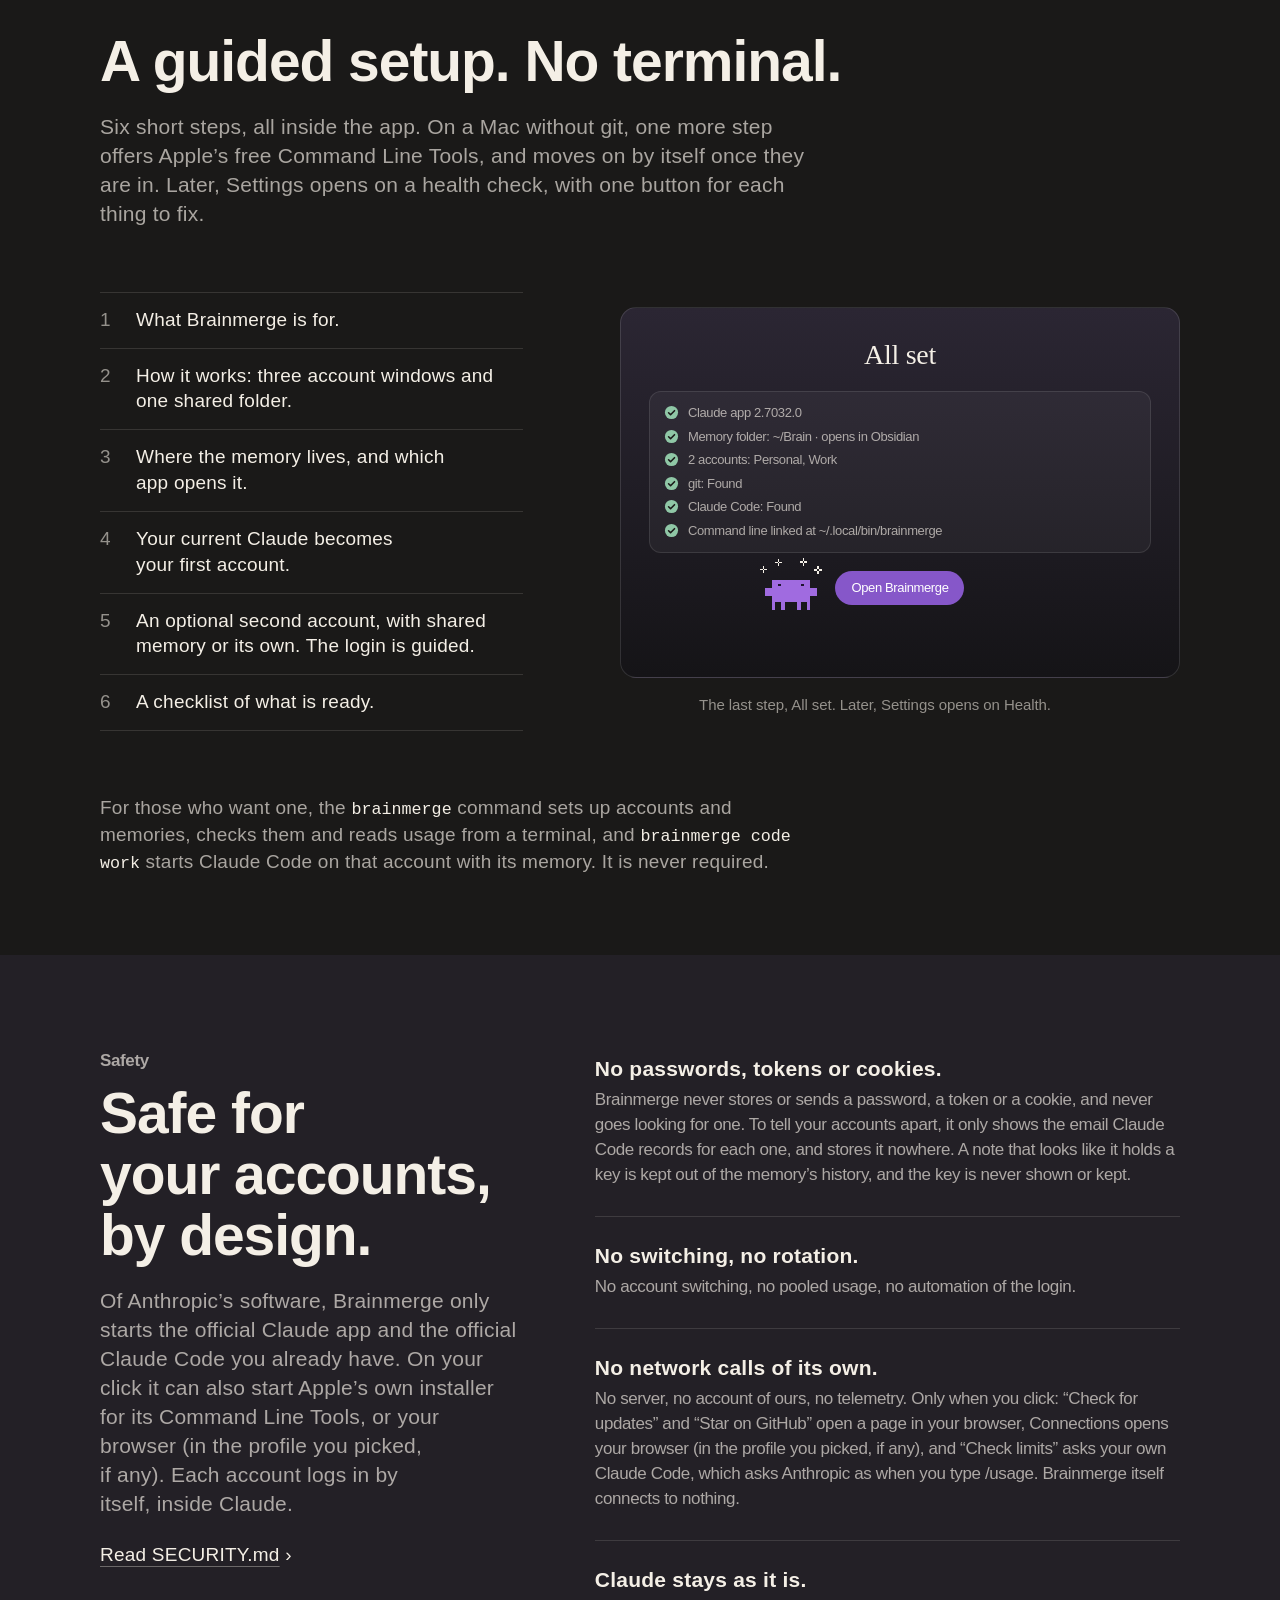
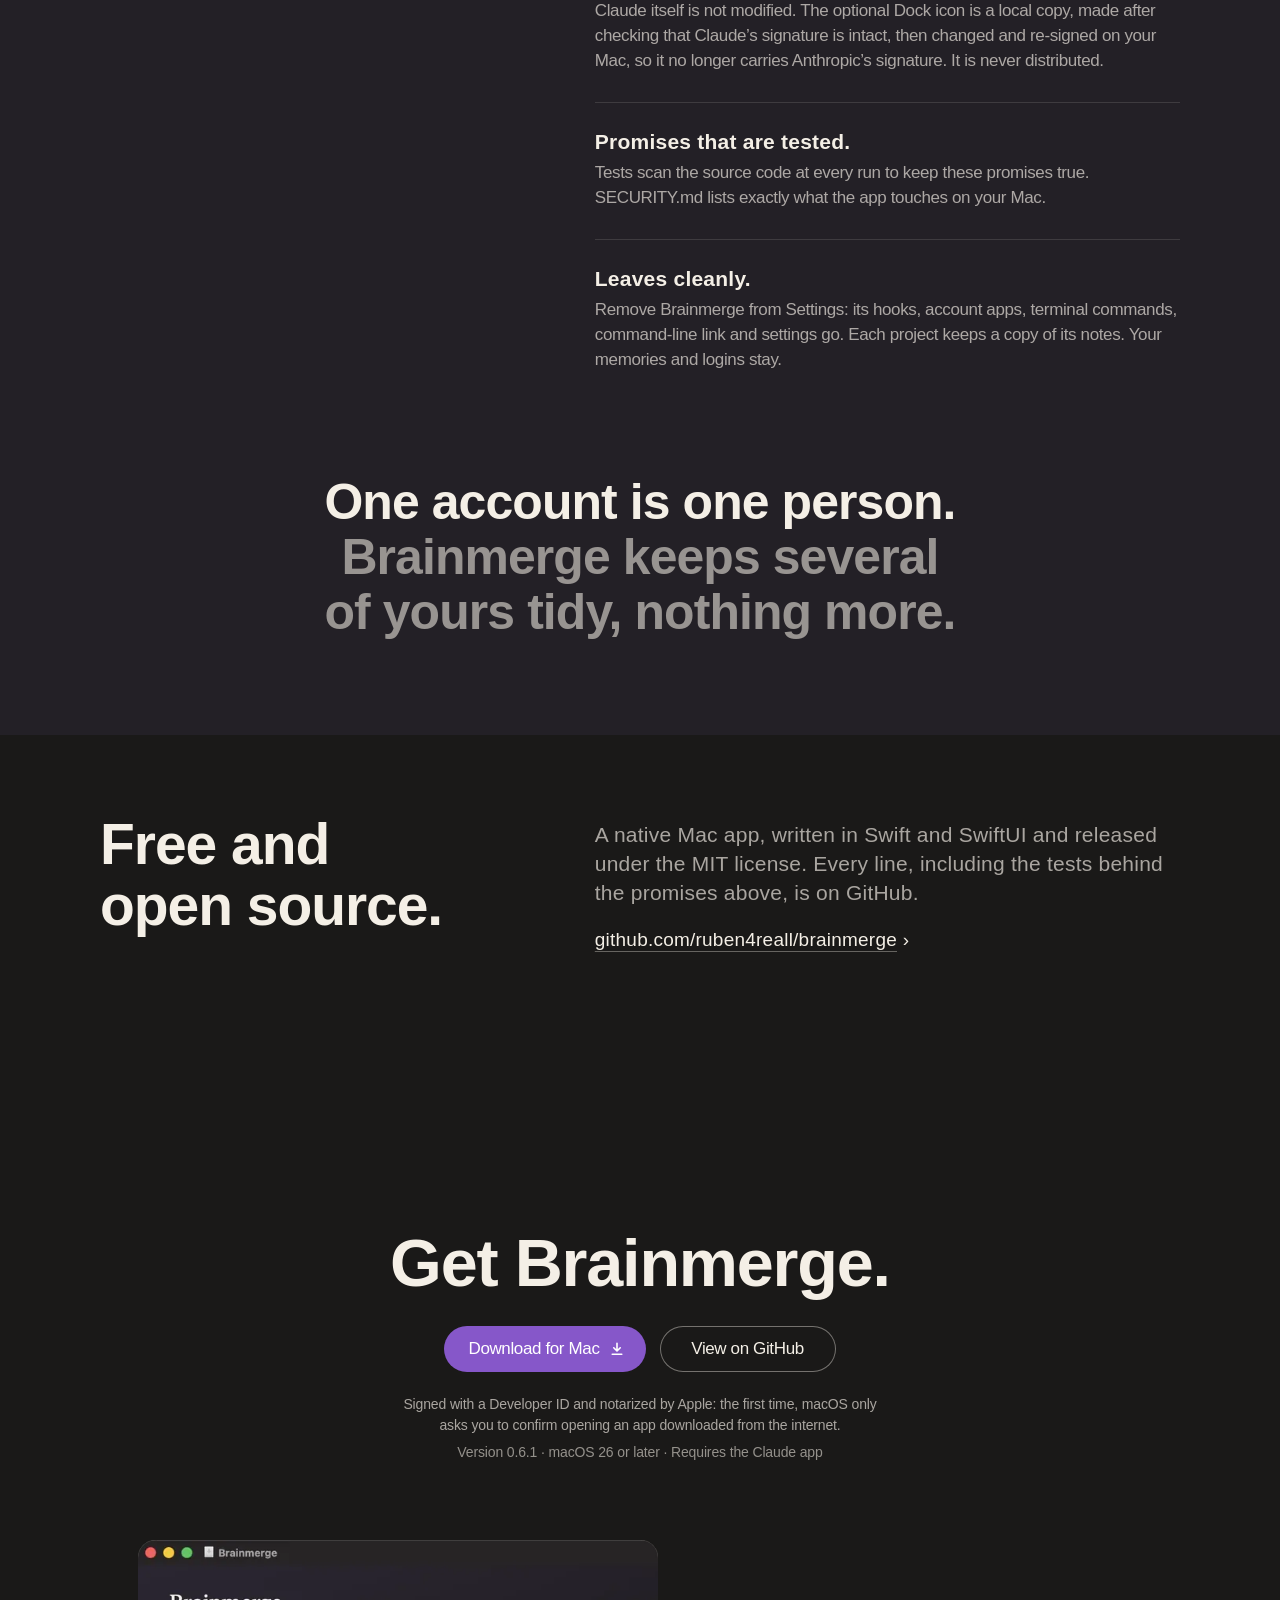
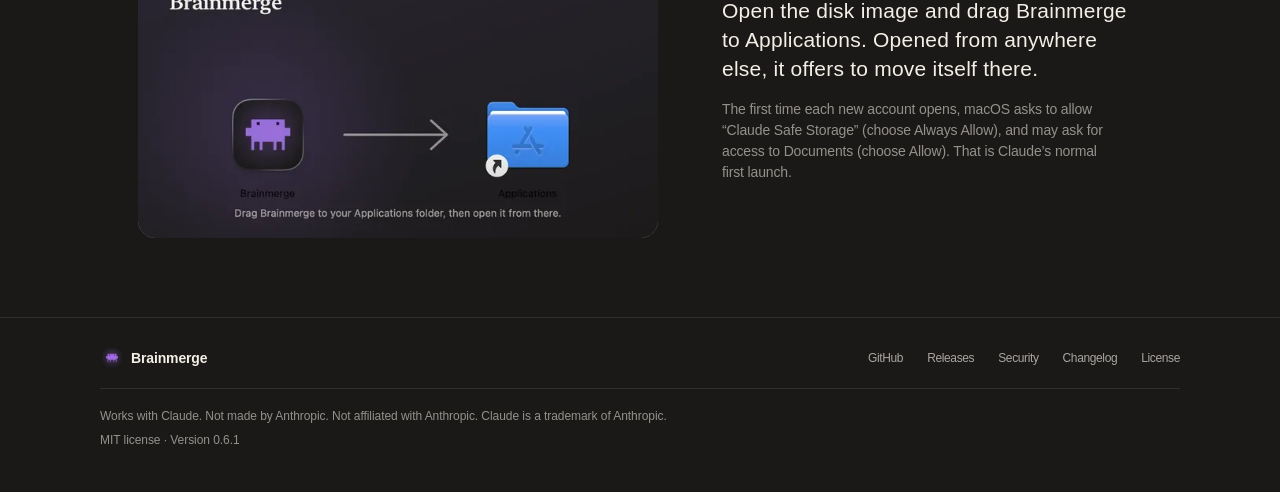
==== commit 45f6c5fb: "perf(tinted copies): verify Claude once per version, and say what a copy takes on disk" ====
--- a/site/index.html
+++ b/site/index.html
@@ -122,7 +122,7 @@
         </div>
         <div class="apps-copy reveal">
           <p>Every account gets its own small app, with its name and its color or photo. Open it from the Dock or from Brainmerge, like any other&nbsp;app.</p>
-          <p class="apps-optional">Optional: its own icon in the Dock while it runs. It is a local, tinted copy of Claude, made on your Mac and rebuilt after each Claude&nbsp;update.</p>
+          <p class="apps-optional">Optional: its own icon in the Dock while it runs. It is a local, tinted copy of Claude (about 400&nbsp;MB), made on your Mac and rebuilt after each Claude&nbsp;update.</p>
           <p class="apps-optional">Your first account is Claude itself, which Brainmerge never changes. Switch on its own app to keep one in its color in the Dock, in place of&nbsp;Claude.</p>
         </div>
       </div>
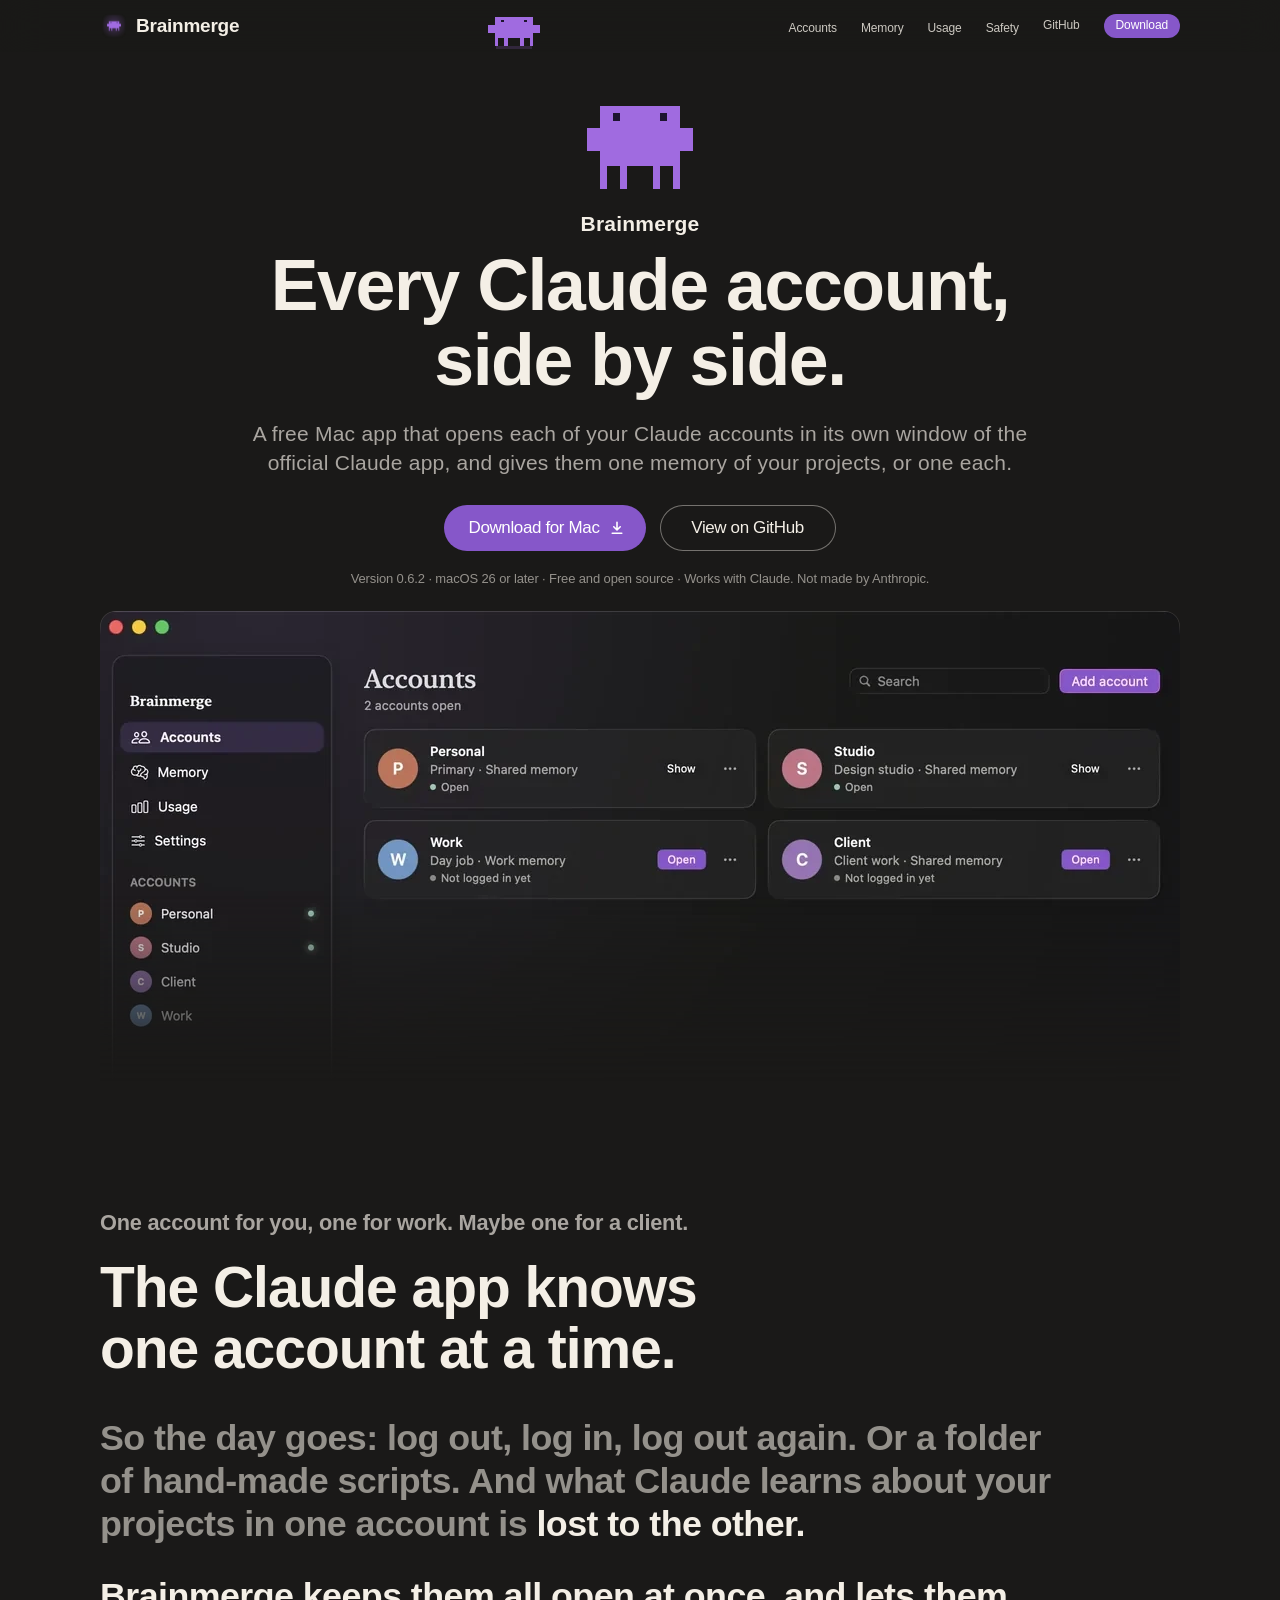
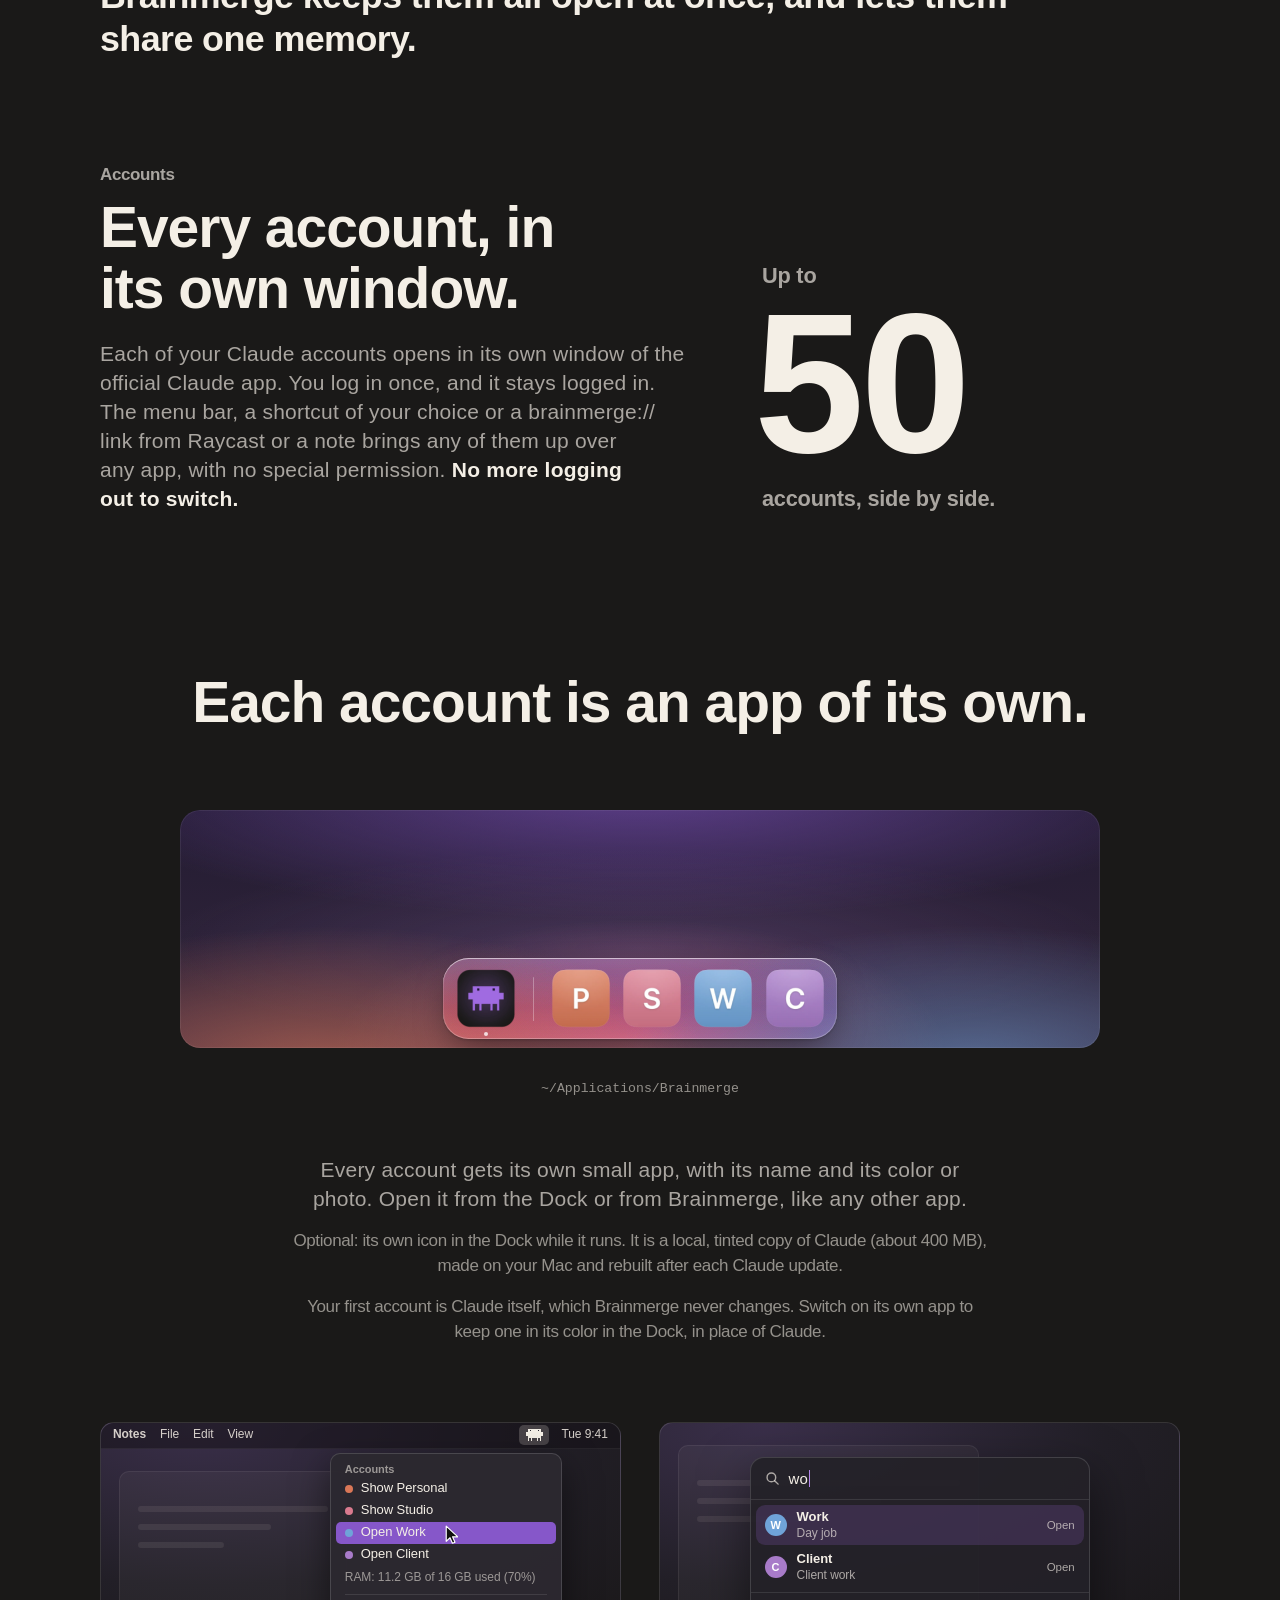
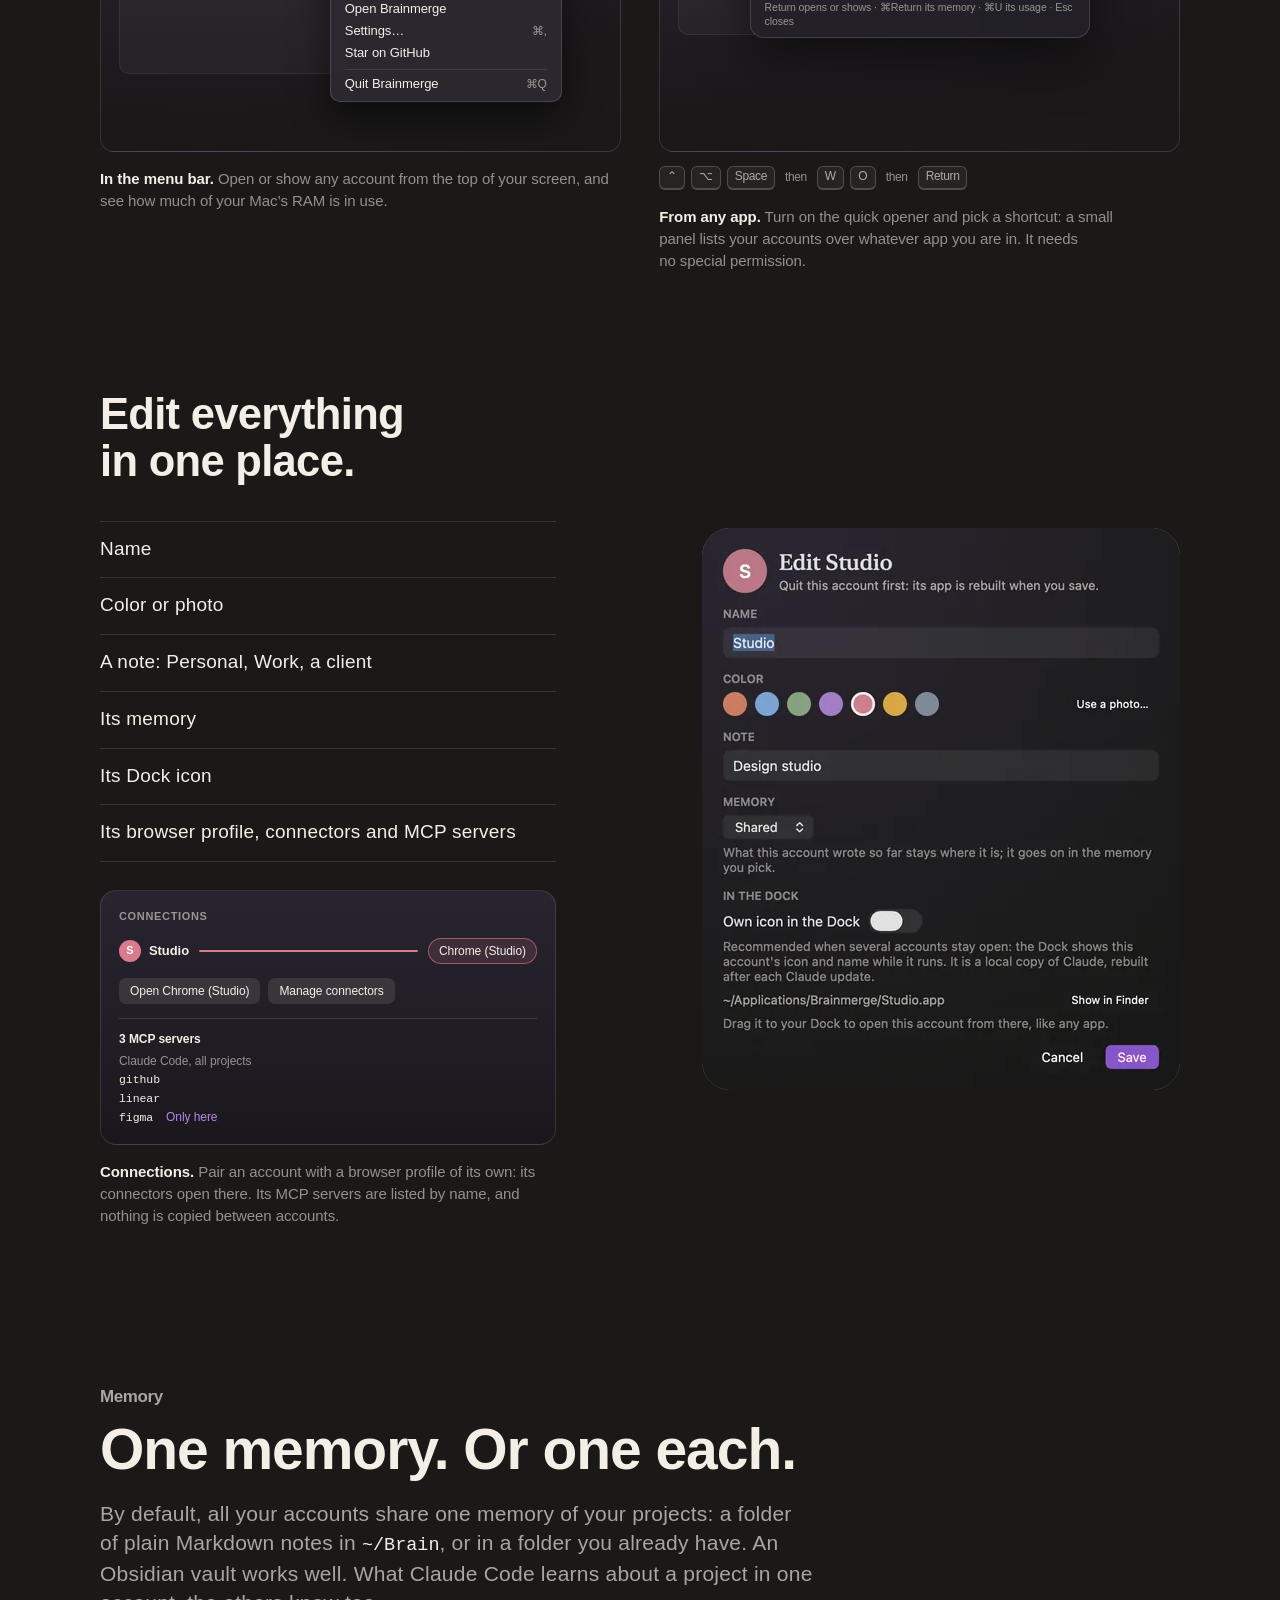
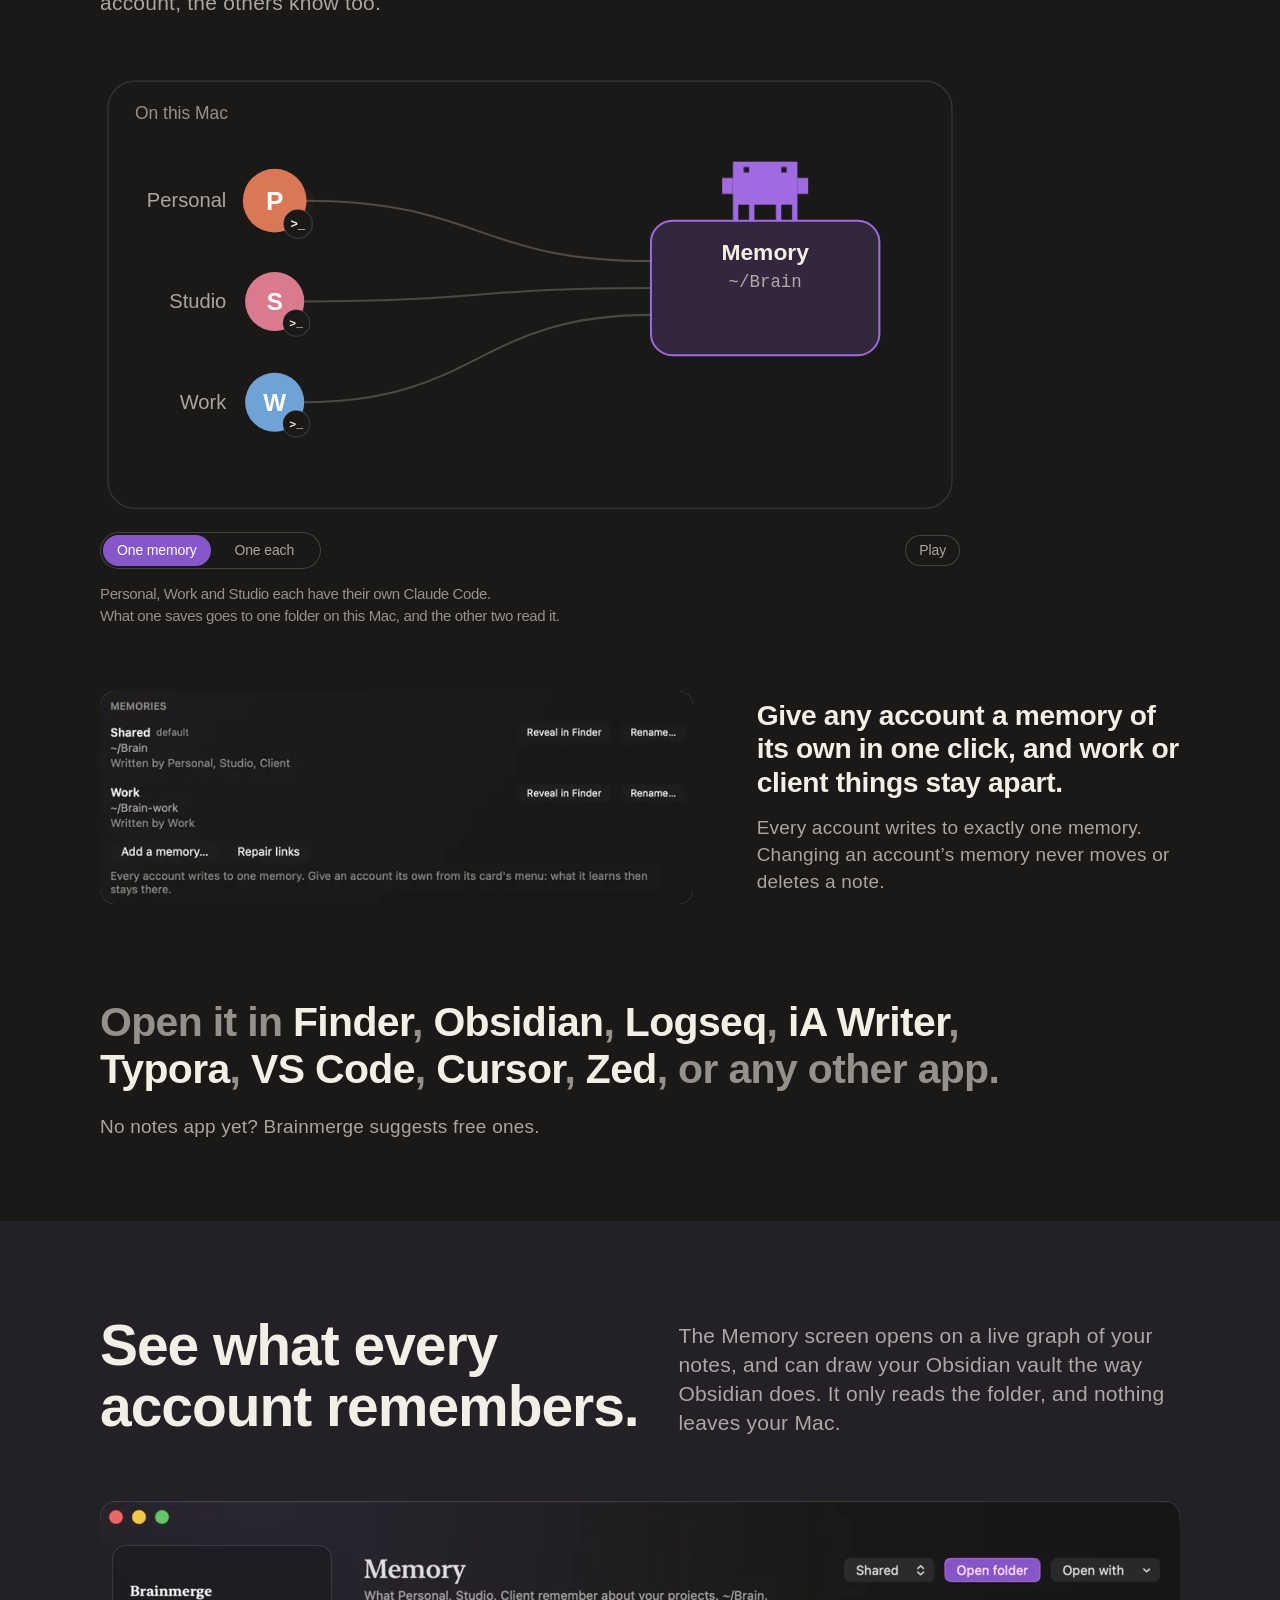
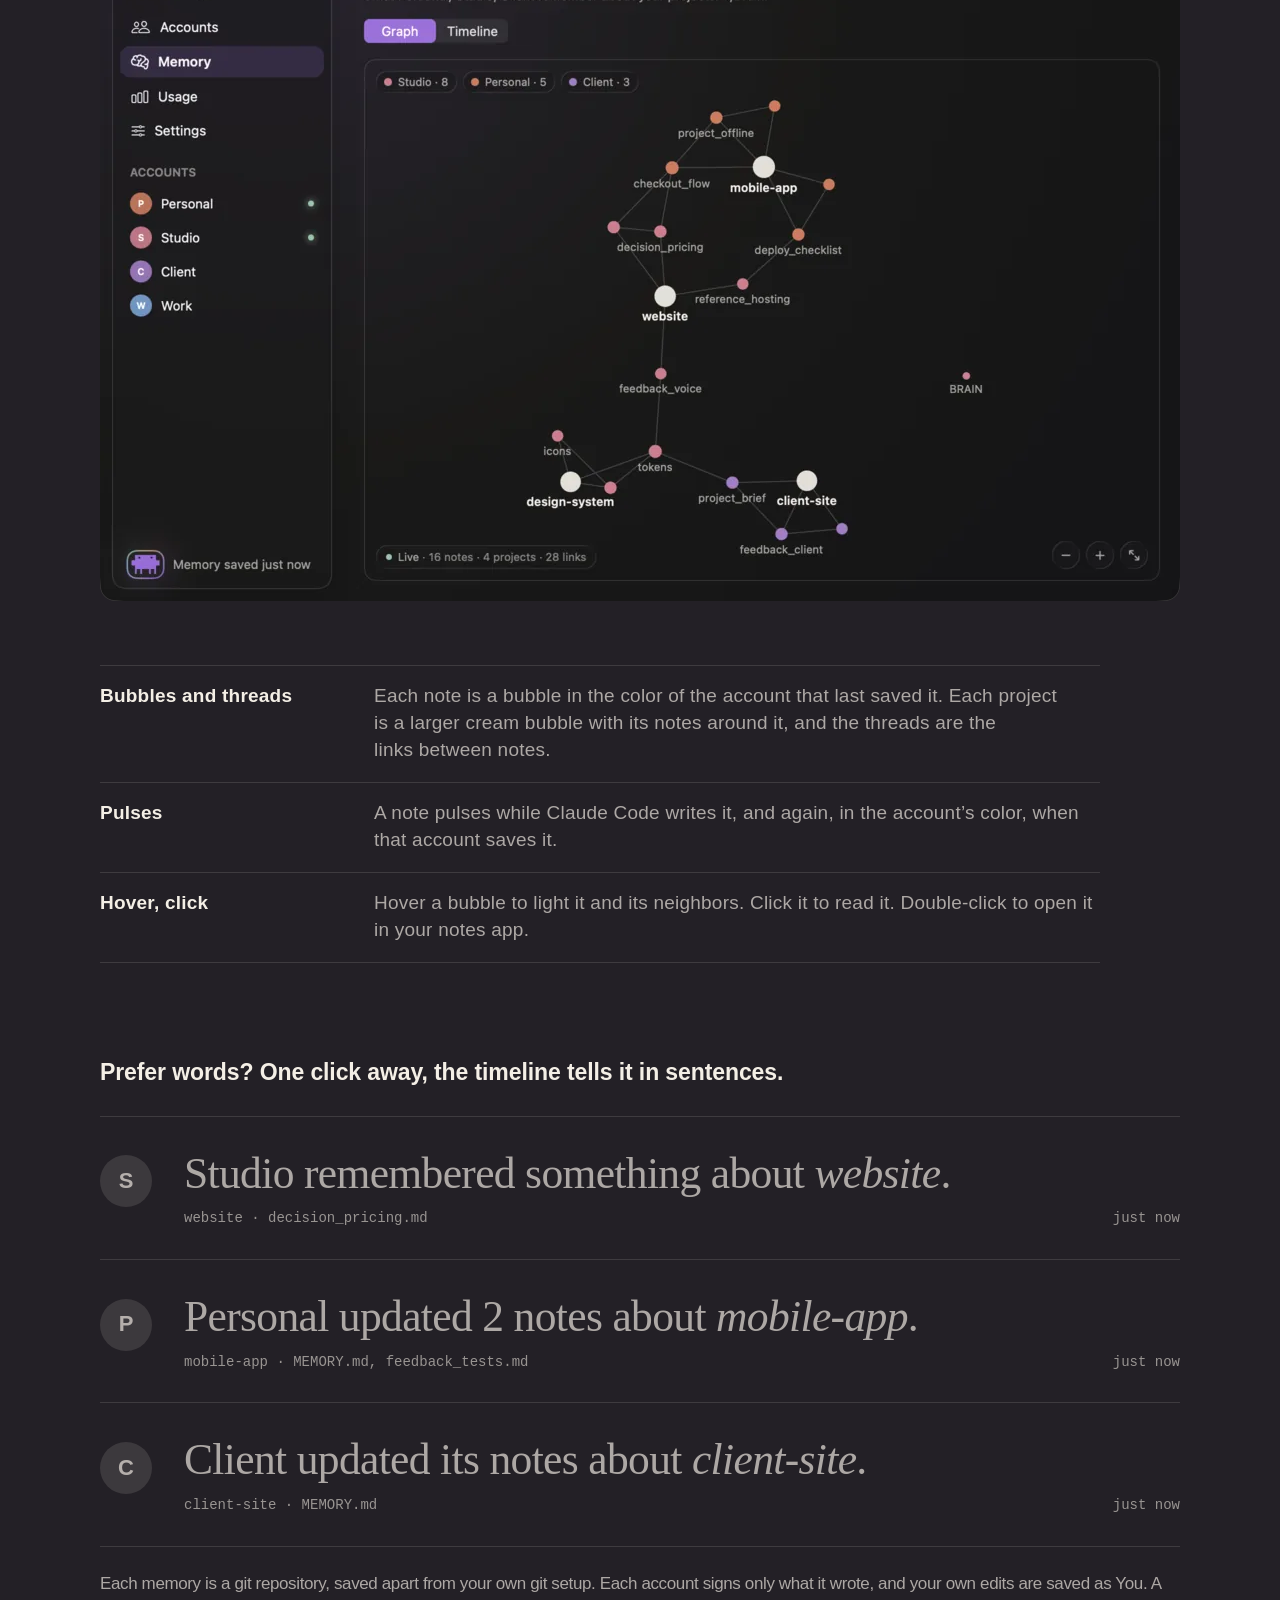
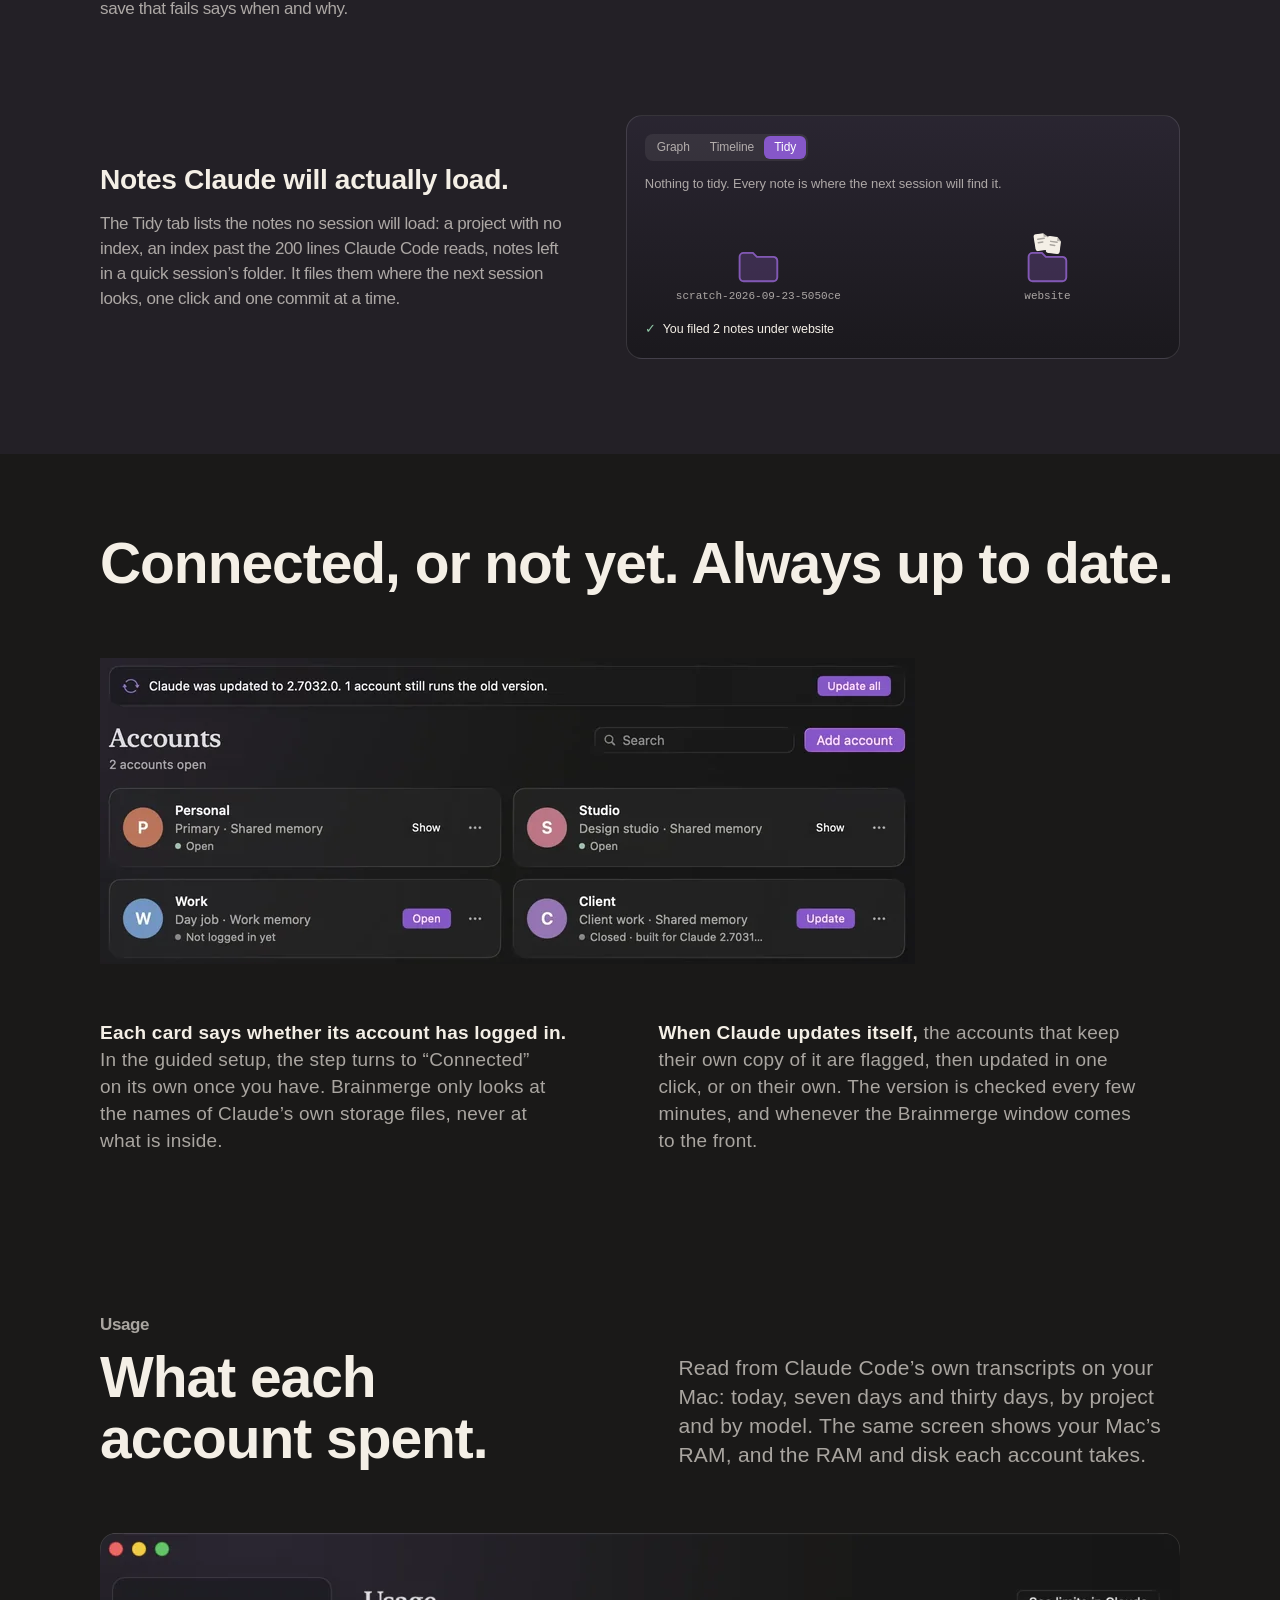
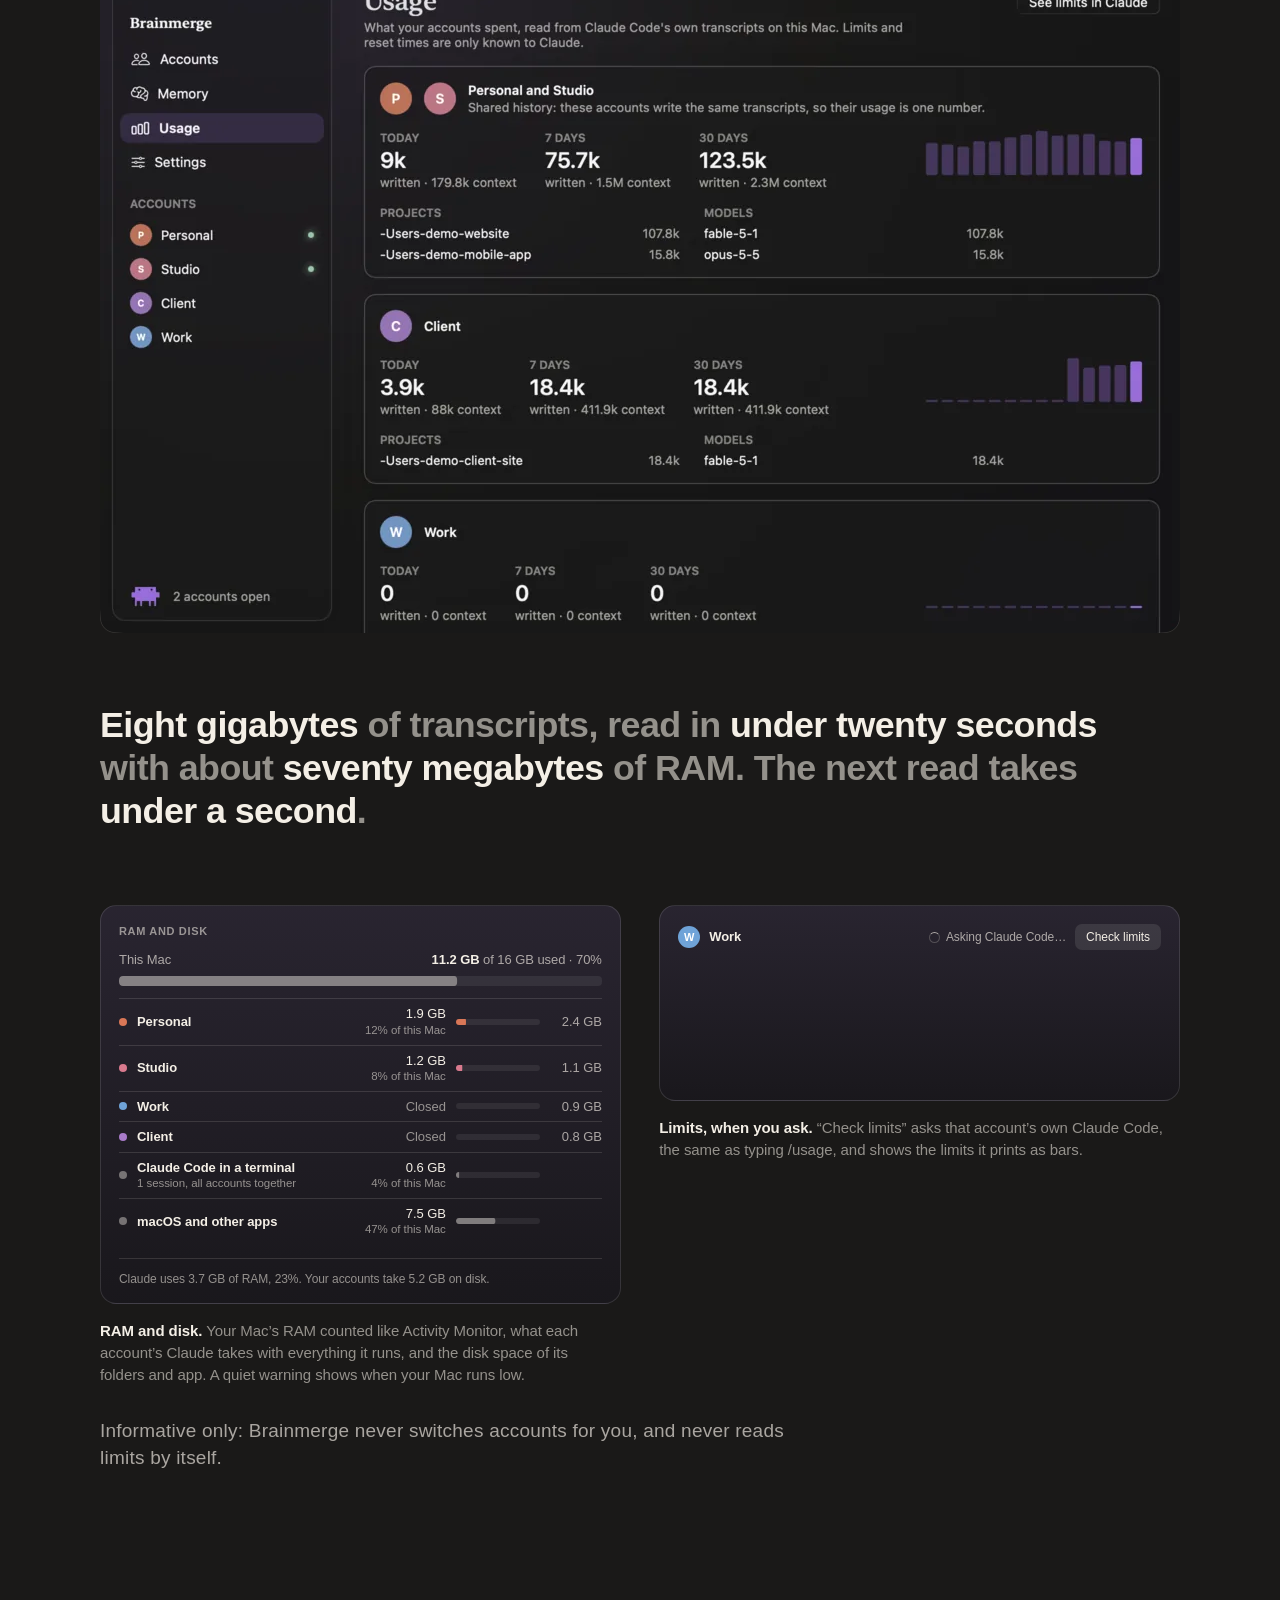
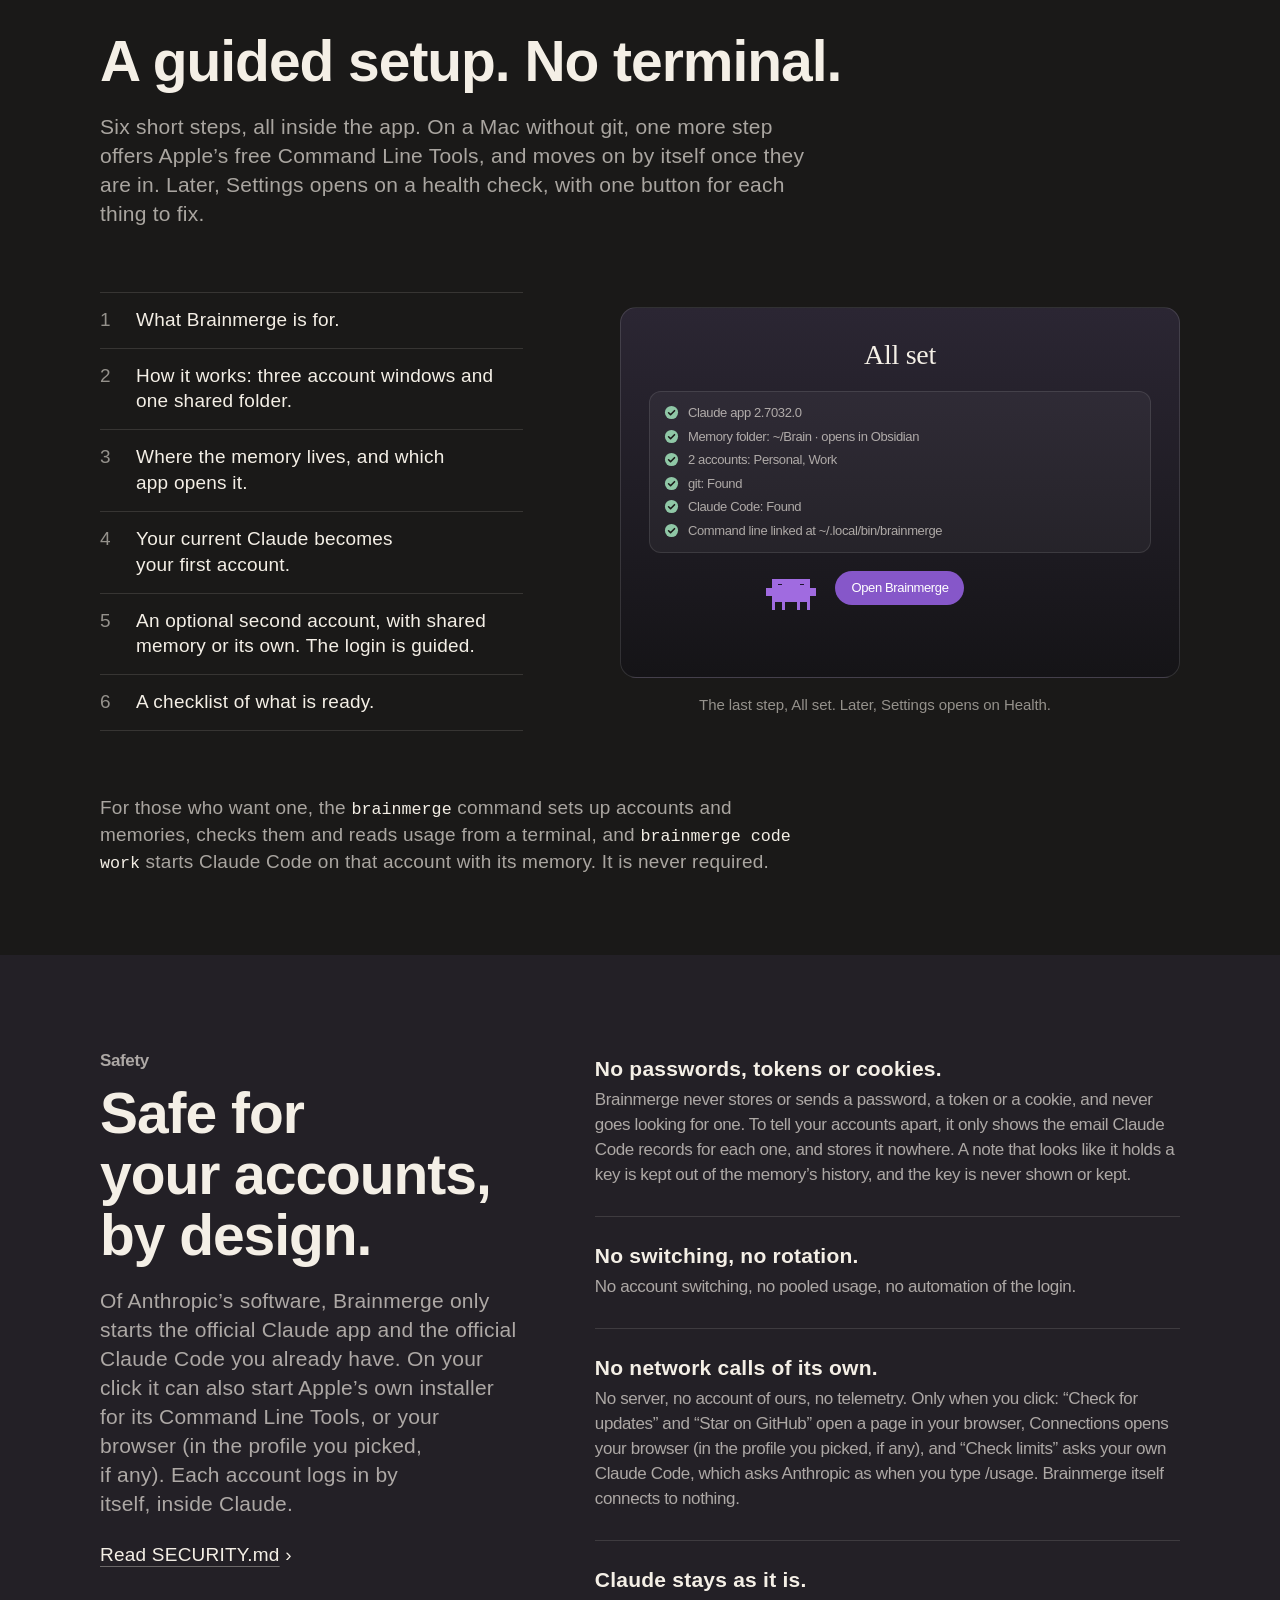
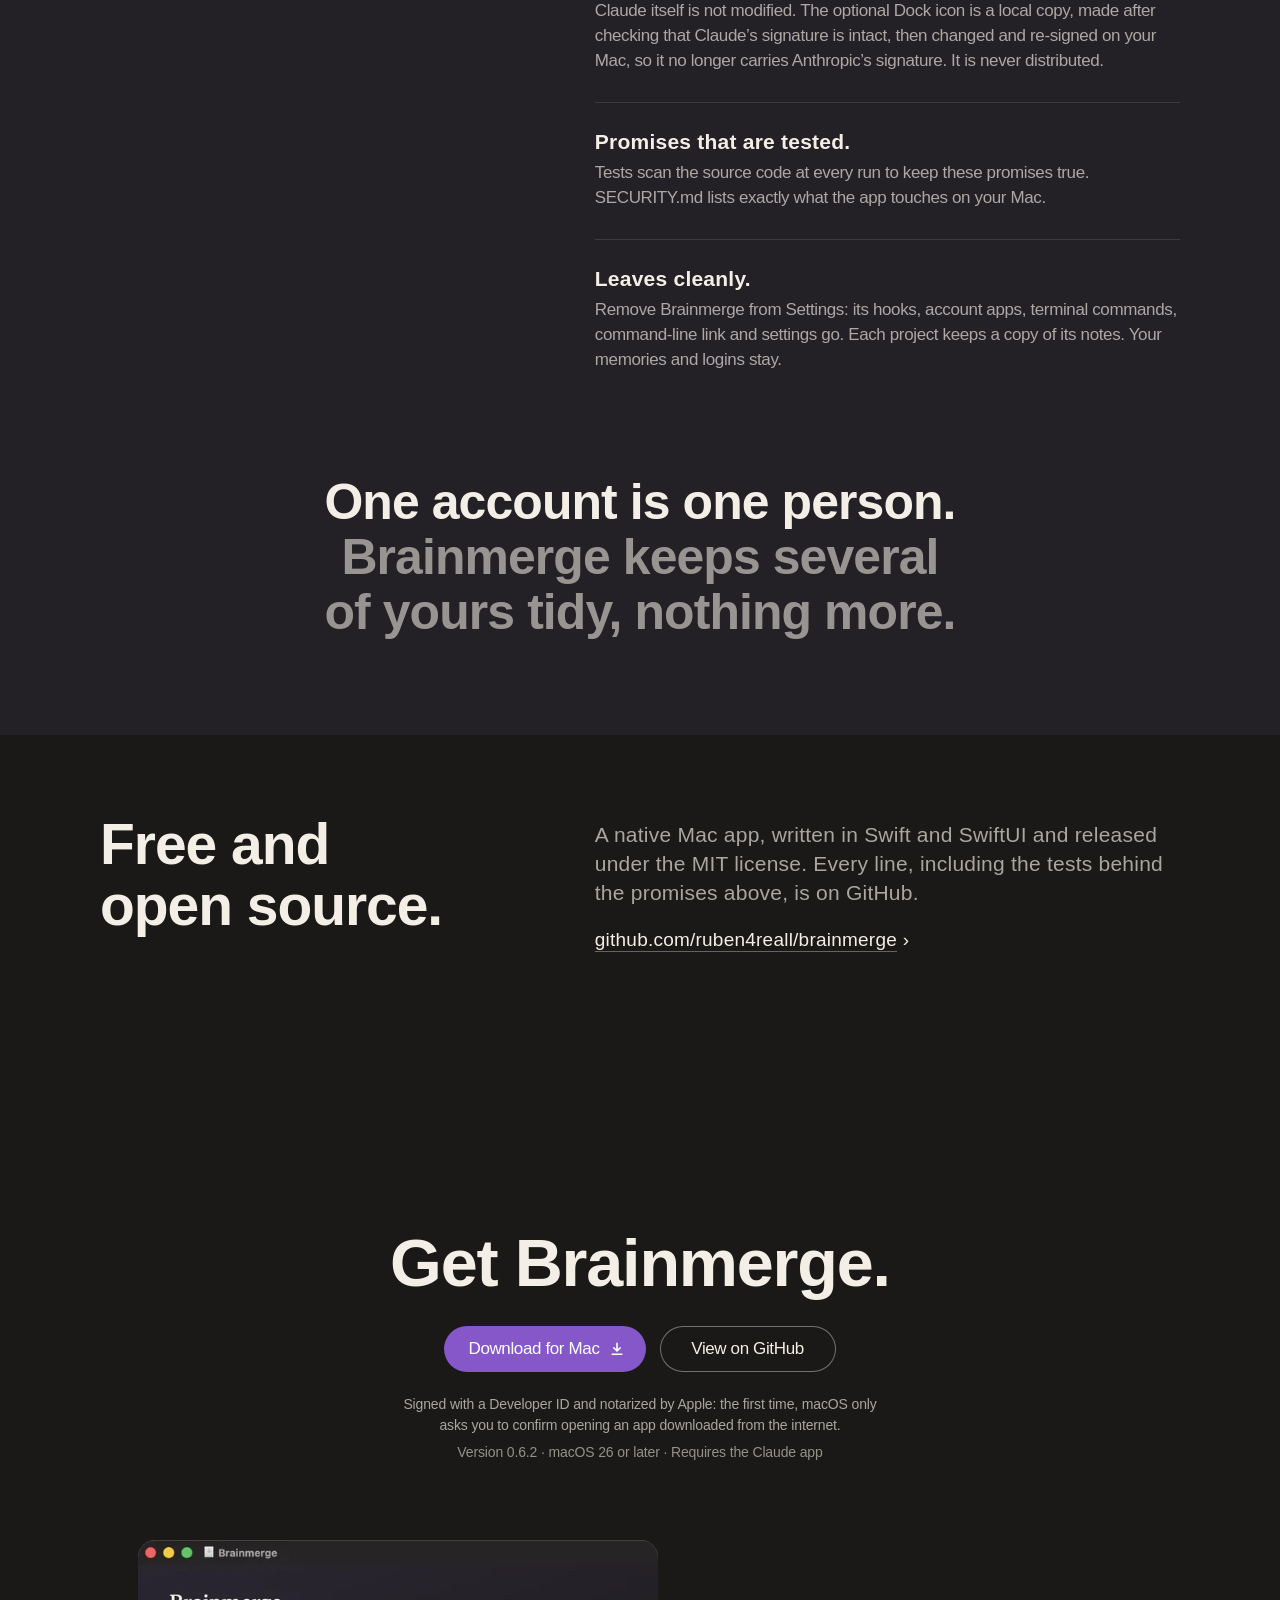
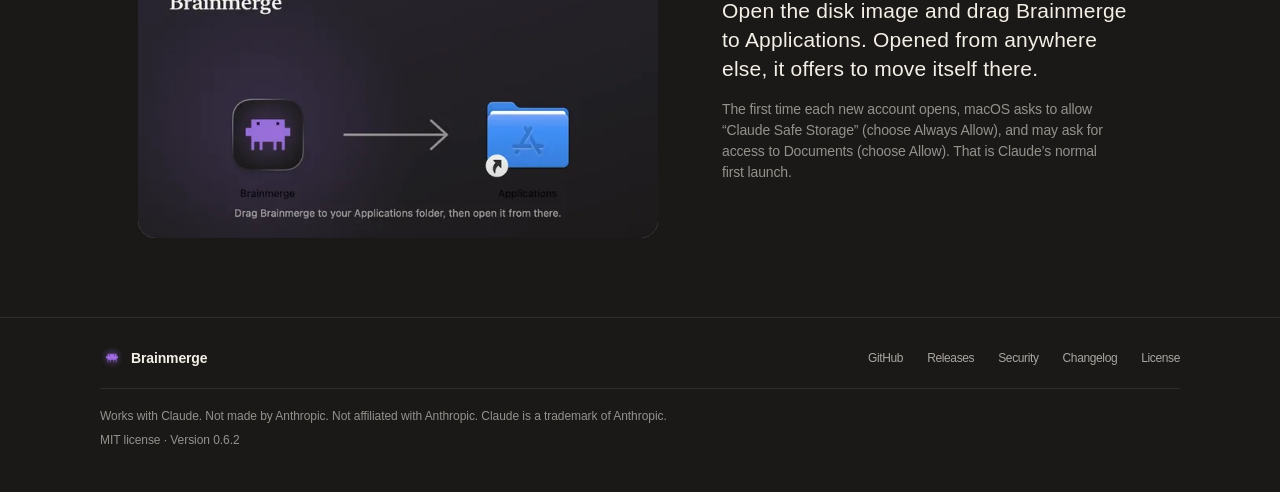
==== commit 4c6b466d: "chore: version 0.6.2, with a shorter Edit subtitle and its screenshot" ====
--- a/site/index.html
+++ b/site/index.html
@@ -67,7 +67,7 @@
           <a class="btn btn-primary btn-dl" href="https://github.com/ruben4reall/brainmerge/releases/latest/download/Brainmerge.dmg"><span>Download for Mac</span><svg class="dl-ico" viewBox="0 0 16 16" aria-hidden="true" focusable="false"><path class="dl-arrow" d="M8 2.25v7.5M4.75 6.75 8 10l3.25-3.25" fill="none" stroke="currentColor" stroke-width="1.6" stroke-linecap="round" stroke-linejoin="round"/><path d="M3.25 13.25h9.5" fill="none" stroke="currentColor" stroke-width="1.6" stroke-linecap="round"/></svg></a>
           <a class="btn btn-ghost" href="https://github.com/ruben4reall/brainmerge">View on GitHub</a>
         </div>
-        <p class="fine hero-fine"><span class="nw">Version 0.6.1</span> <span aria-hidden="true">·</span> <span class="nw">macOS 26 or later</span> <span aria-hidden="true">·</span> <span class="nw">Free and open source</span><span class="sep-wide" aria-hidden="true"> · </span><br class="br-narrow"> <span class="nw">Works with Claude.</span> <span class="nw">Not made by Anthropic.</span></p>
+        <p class="fine hero-fine"><span class="nw">Version 0.6.2</span> <span aria-hidden="true">·</span> <span class="nw">macOS 26 or later</span> <span aria-hidden="true">·</span> <span class="nw">Free and open source</span><span class="sep-wide" aria-hidden="true"> · </span><br class="br-narrow"> <span class="nw">Works with Claude.</span> <span class="nw">Not made by Anthropic.</span></p>
       </div>
       <figure class="hero-shot">
         <!-- Phones get readable crops of each screen. The device-width test keeps desktop windows on the full screenshots, even when narrowed. -->
@@ -657,7 +657,7 @@
         <!-- install-note -->
         <p class="install-note">Signed with a Developer ID and notarized by Apple: the first time, macOS only asks you to confirm opening an app downloaded from the&nbsp;internet.</p>
         <!-- /install-note -->
-        <p class="fine"><span class="nw">Version 0.6.1</span> <span aria-hidden="true">·</span> <span class="nw">macOS 26 or later</span><span class="sep-wide" aria-hidden="true"> · </span><br class="br-narrow"> <span class="nw">Requires the Claude app</span></p>
+        <p class="fine"><span class="nw">Version 0.6.2</span> <span aria-hidden="true">·</span> <span class="nw">macOS 26 or later</span><span class="sep-wide" aria-hidden="true"> · </span><br class="br-narrow"> <span class="nw">Requires the Claude app</span></p>
       </div>
       <div class="wrap install reveal-group">
         <figure class="install-shot">
@@ -688,7 +688,7 @@
         </ul>
       </div>
       <p class="legal">Works with Claude. Not made by Anthropic. Not affiliated with Anthropic. Claude is a trademark of&nbsp;Anthropic.</p>
-      <p class="legal">MIT license <span aria-hidden="true">·</span> Version&nbsp;0.6.1</p>
+      <p class="legal">MIT license <span aria-hidden="true">·</span> Version&nbsp;0.6.2</p>
     </div>
   </footer>
 </body>
